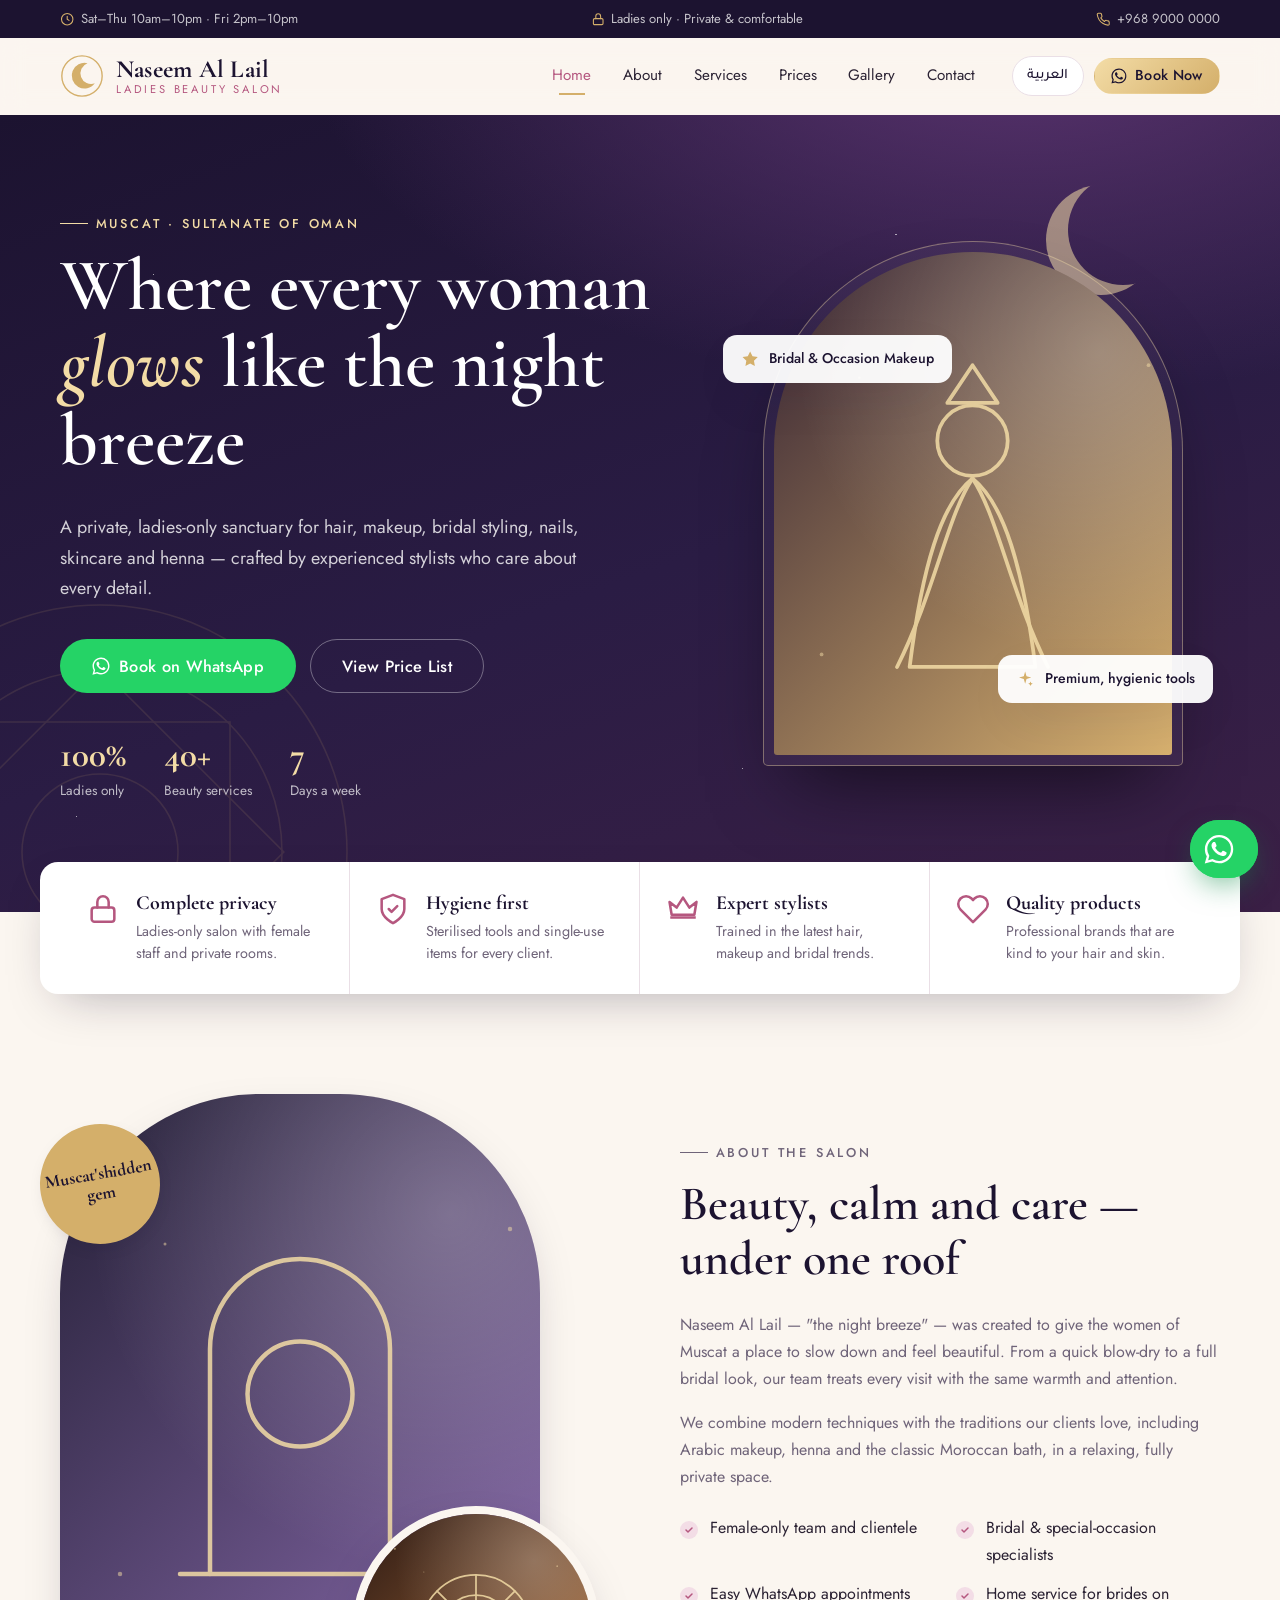
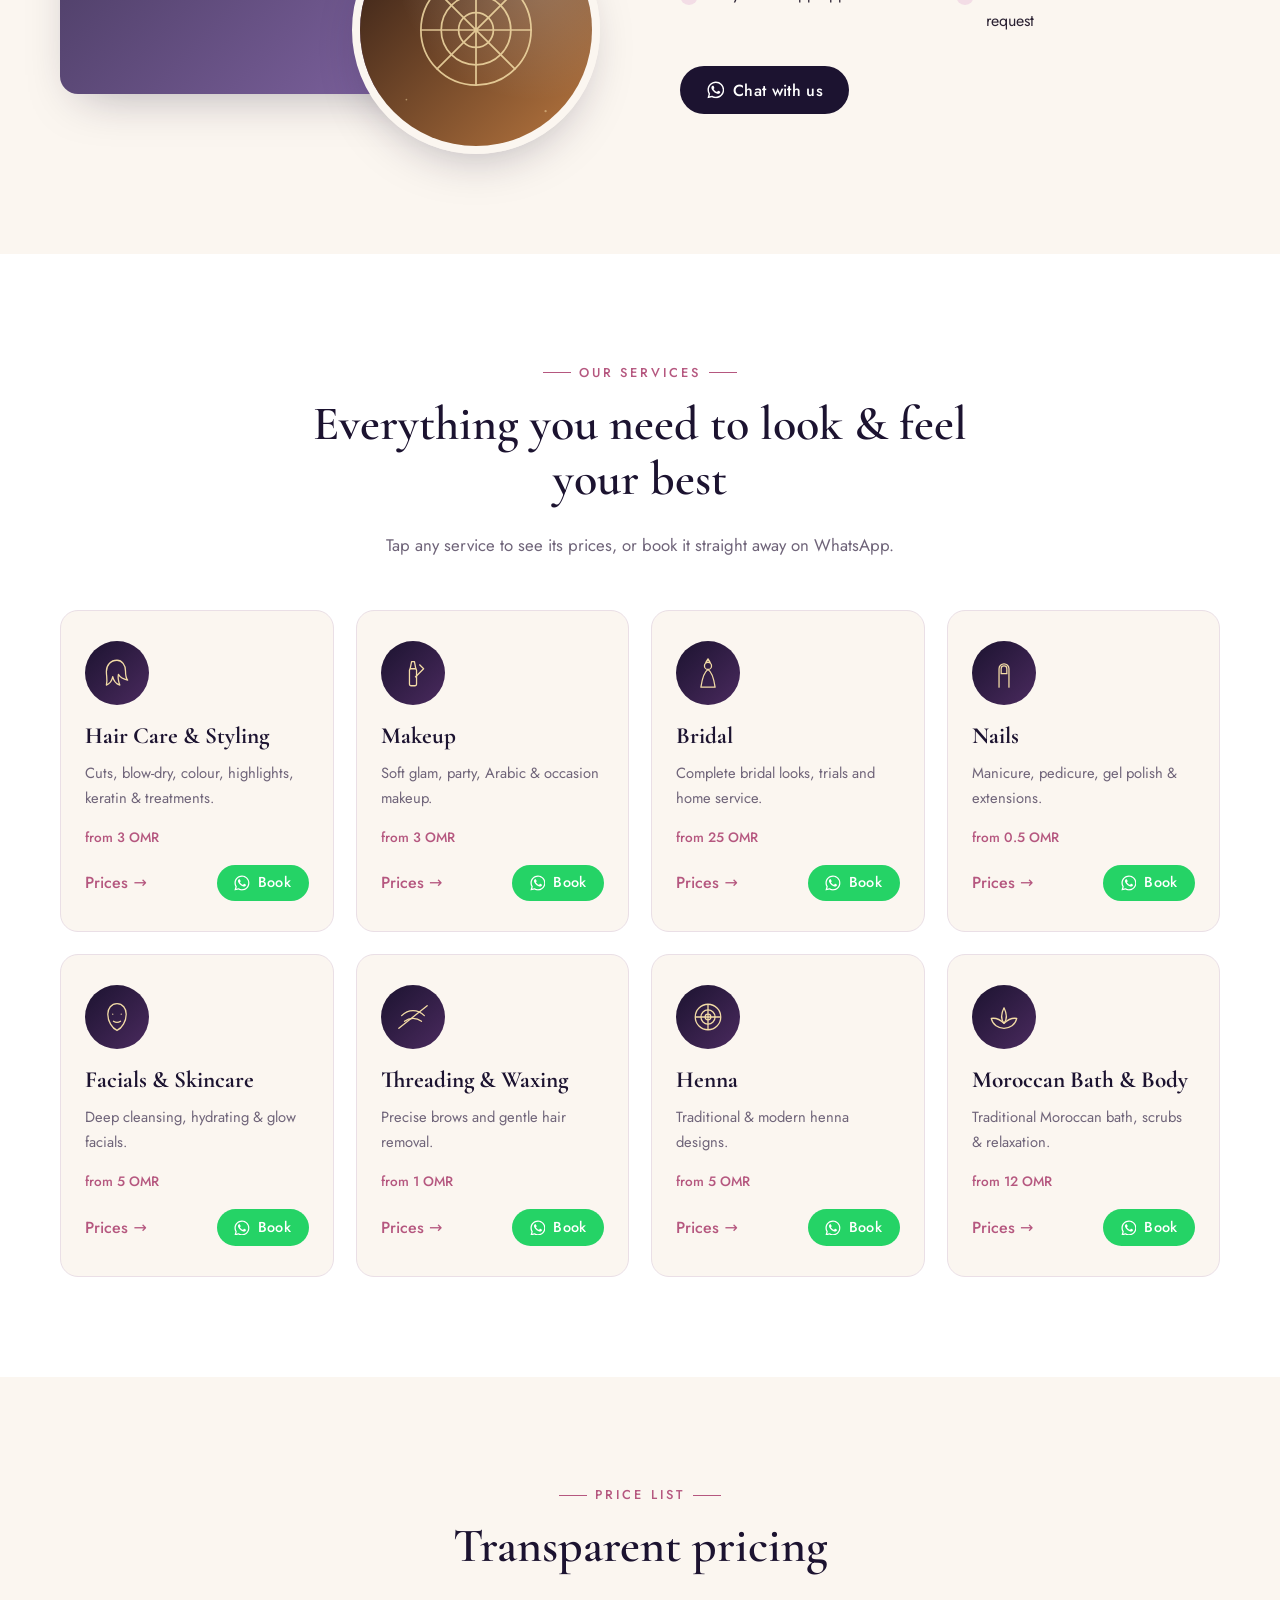
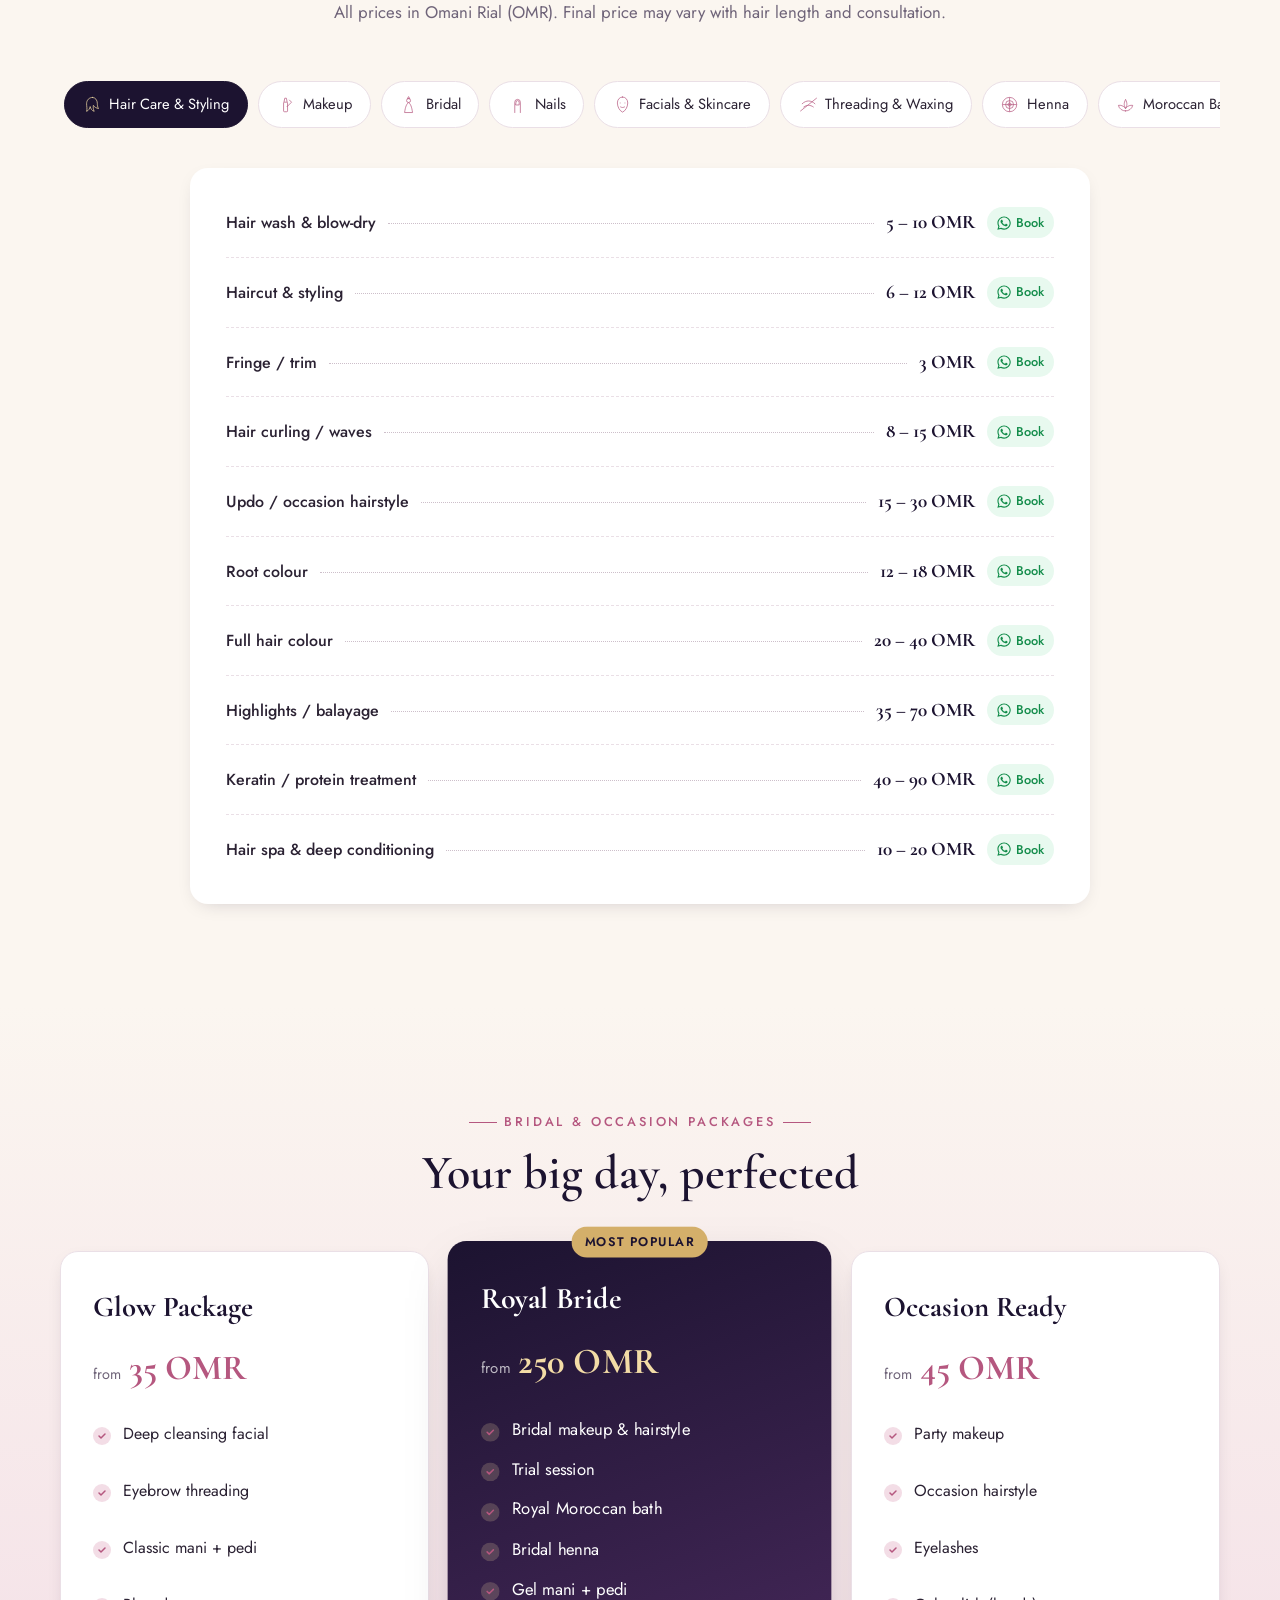
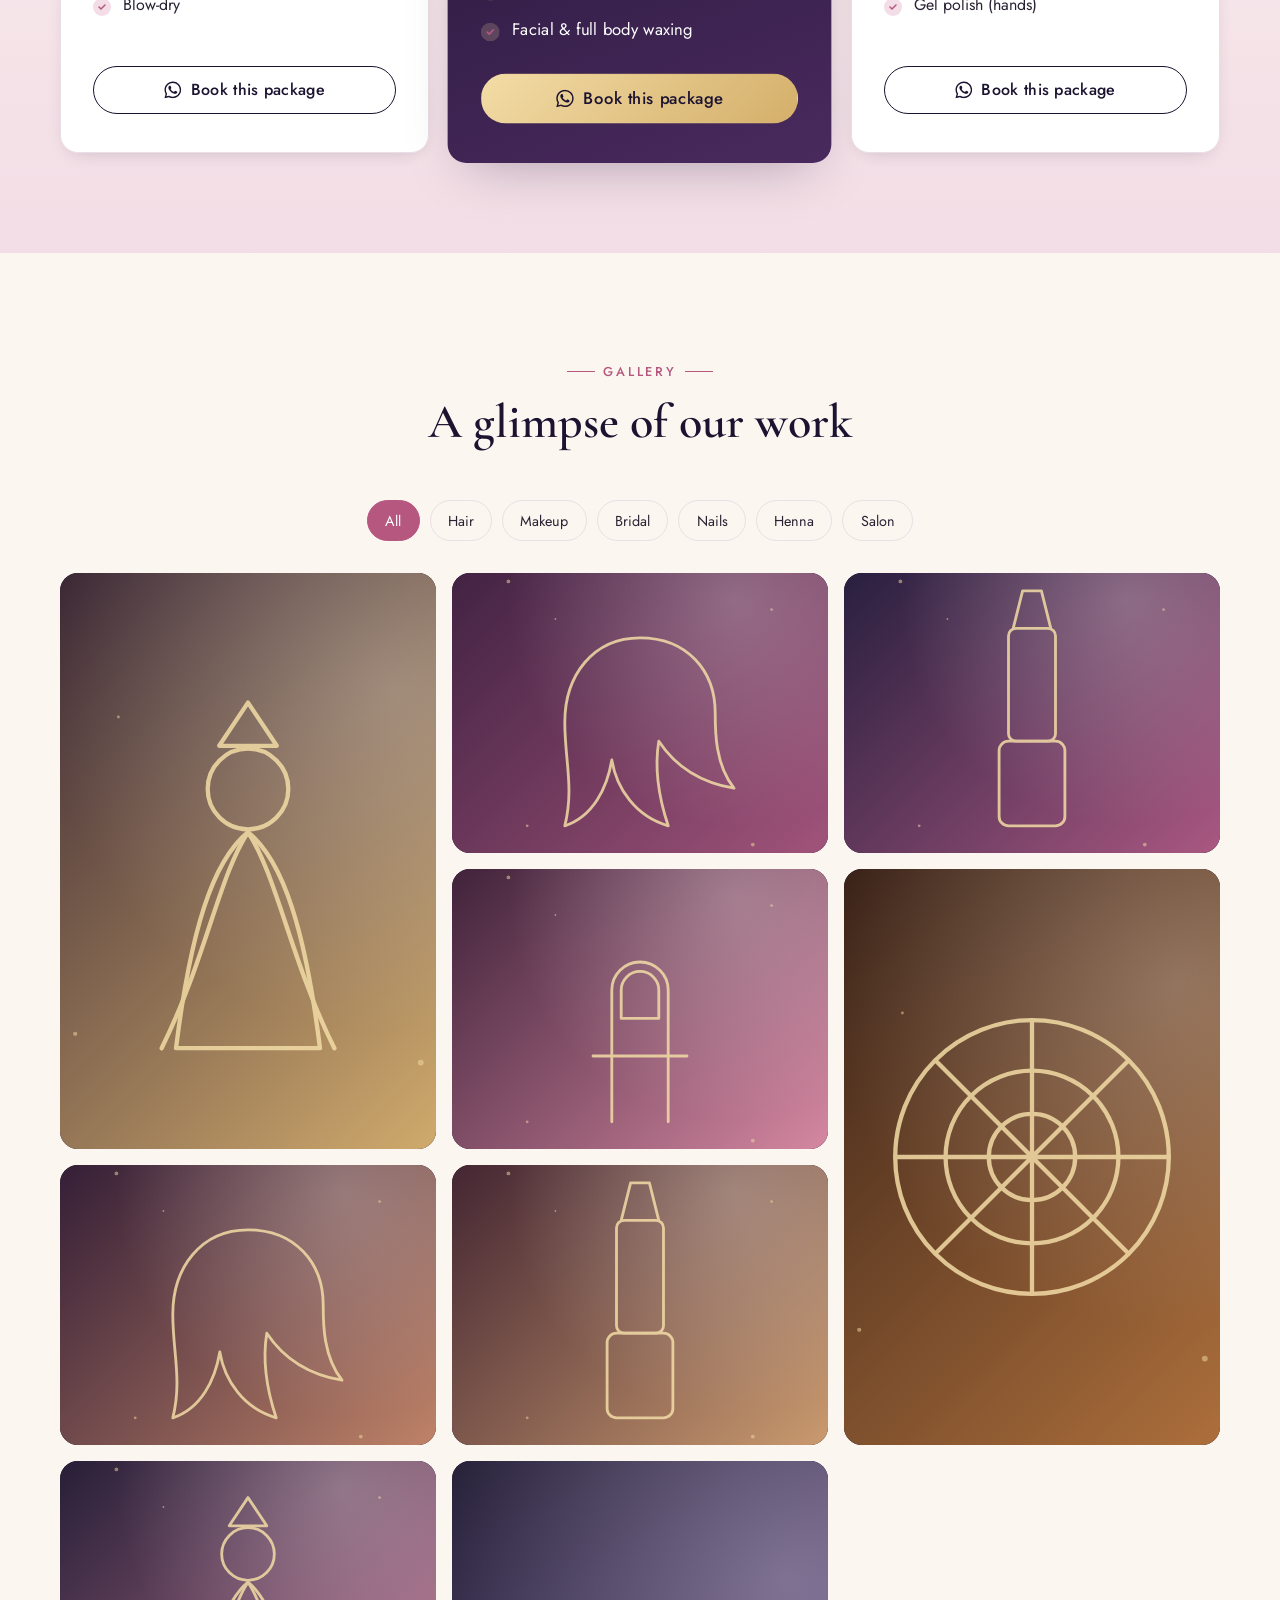
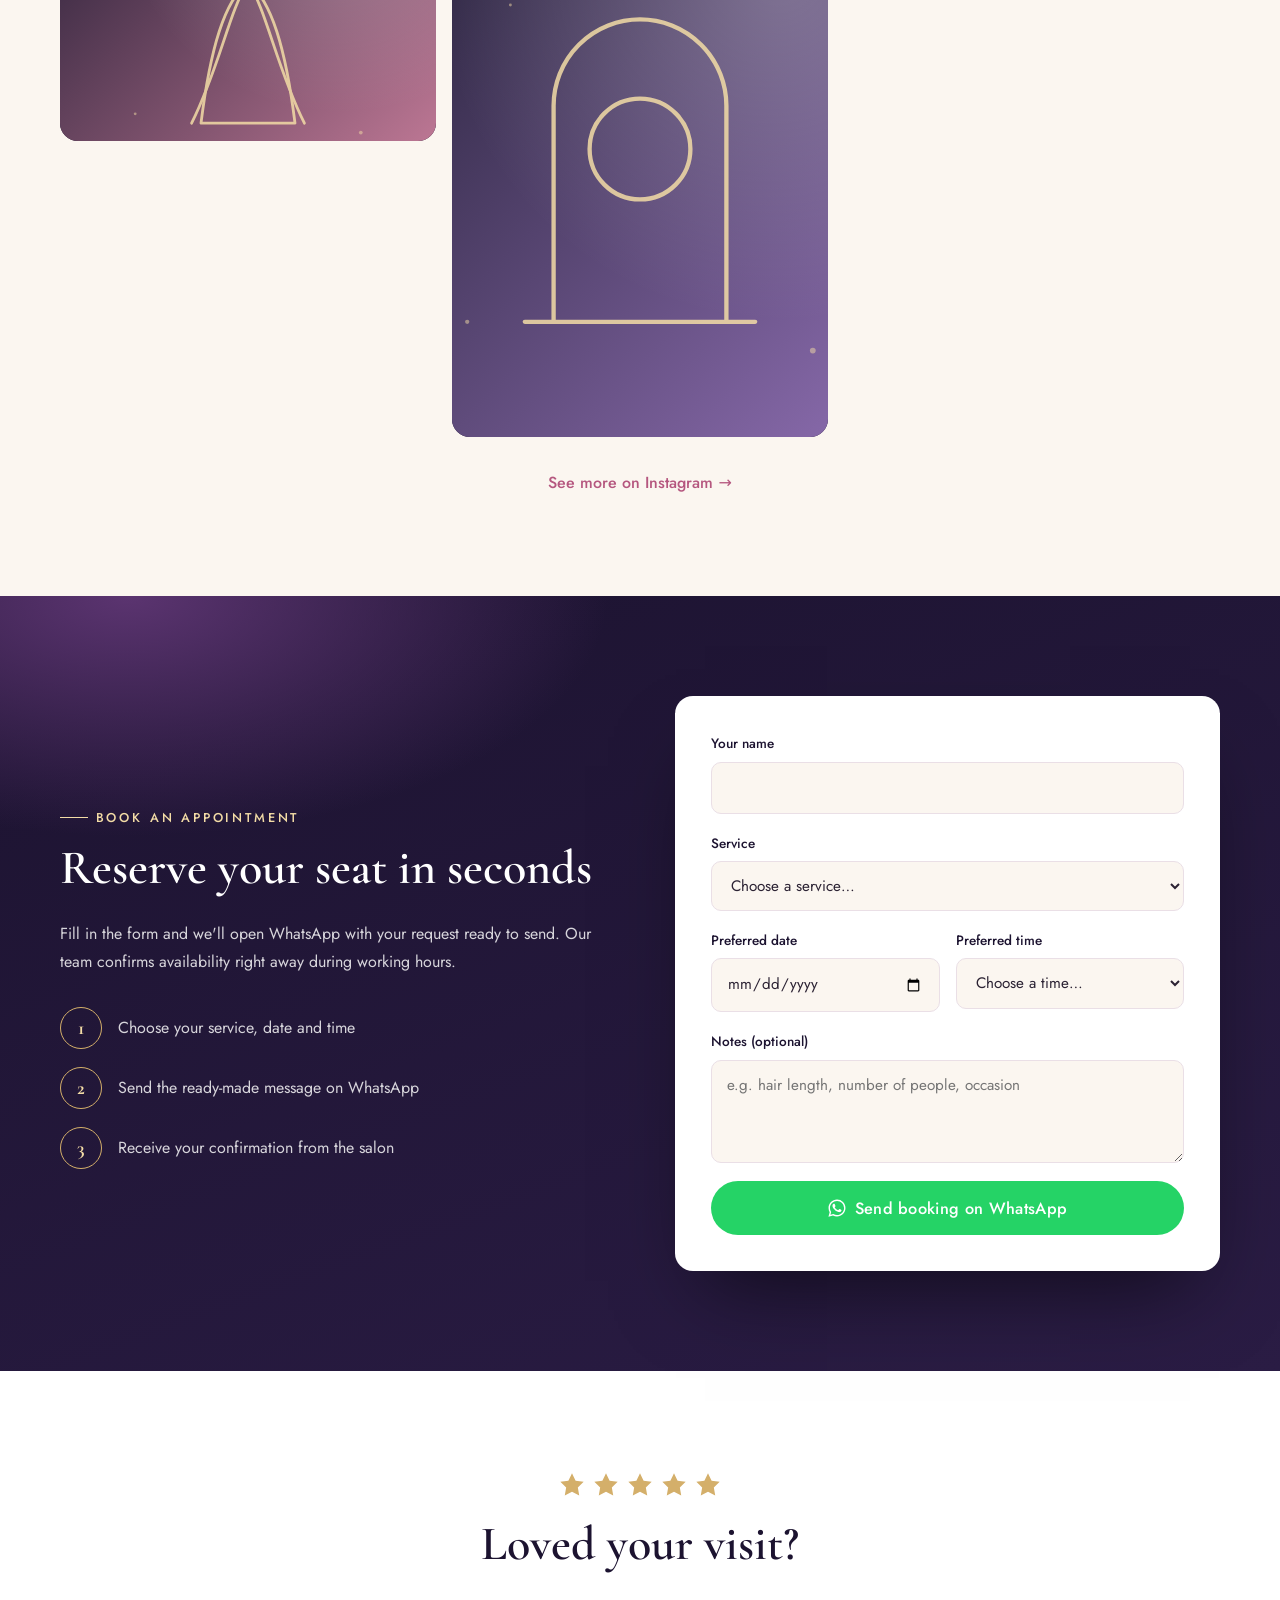
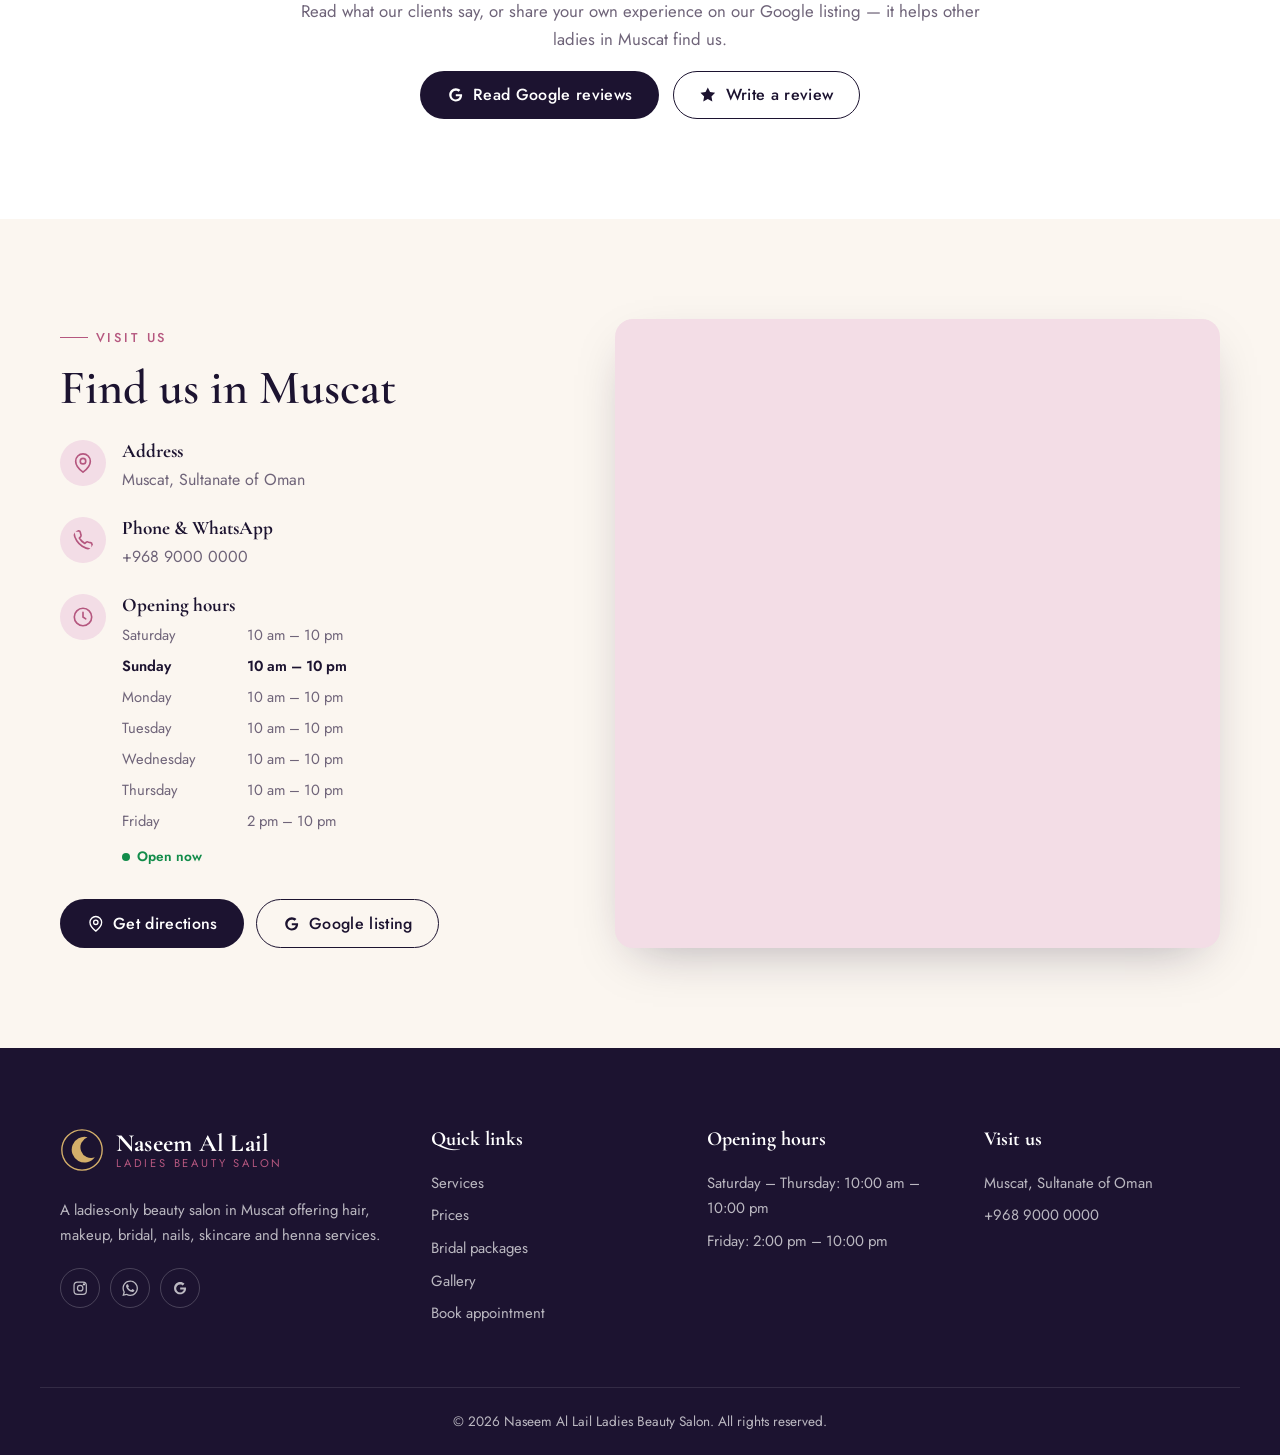
==== index.html @ 305f2fd9 "Add bilingual website for Naseem Al Lail Ladies Beauty Salon English/Arabic (RTL) single-page site w" ====
<!doctype html>
<html lang="en" dir="ltr">
<head>
  <meta charset="utf-8">
  <meta name="viewport" content="width=device-width, initial-scale=1">
  <title>Naseem Al Lail Ladies Beauty Salon | Muscat, Oman</title>
  <meta name="description" content="Naseem Al Lail — a ladies-only beauty salon in Muscat, Oman. Hair, makeup, bridal, nails, facials, threading, waxing and henna. Book instantly on WhatsApp.">
  <meta name="theme-color" content="#1c1330">
  <meta property="og:title" content="Naseem Al Lail Ladies Beauty Salon — Muscat">
  <meta property="og:description" content="Ladies-only beauty salon in Muscat. Hair, makeup, bridal, nails & more. Book on WhatsApp.">
  <meta property="og:type" content="website">
  <link rel="icon" href="images/favicon.svg" type="image/svg+xml">
  <link rel="preconnect" href="https://fonts.googleapis.com">
  <link rel="preconnect" href="https://fonts.gstatic.com" crossorigin>
  <link href="https://fonts.googleapis.com/css2?family=Cormorant+Garamond:ital,wght@0,500;0,600;0,700;1,500&family=Jost:wght@300;400;500;600&family=Tajawal:wght@300;400;500;700&family=Amiri:wght@400;700&display=swap" rel="stylesheet">
  <link rel="stylesheet" href="css/style.css">
  <script type="application/ld+json" id="ldjson">
  {
    "@context": "https://schema.org",
    "@type": "BeautySalon",
    "name": "Naseem Al Lail Ladies Beauty Salon",
    "alternateName": "صالون نسيم الليل للسيدات",
    "address": { "@type": "PostalAddress", "addressLocality": "Muscat", "addressCountry": "OM" },
    "priceRange": "OMR",
    "openingHours": ["Sa-Th 10:00-22:00", "Fr 14:00-22:00"]
  }
  </script>
</head>
<body>

  <!-- ===== Top bar ===== -->
  <div class="topbar">
    <div class="container topbar__inner">
      <span class="topbar__item"><svg class="i"><use href="#i-clock"/></svg> <span data-i18n="top.hours">Sat–Thu 10am–10pm · Fri 2pm–10pm</span></span>
      <span class="topbar__item topbar__ladies"><svg class="i"><use href="#i-lock"/></svg> <span data-i18n="top.ladies">Ladies only · Private & comfortable</span></span>
      <a class="topbar__item js-phone-link" href="#"><svg class="i"><use href="#i-phone"/></svg> <span class="js-phone" dir="ltr"></span></a>
    </div>
  </div>

  <!-- ===== Header ===== -->
  <header class="header" id="header">
    <div class="container header__inner">
      <a href="#home" class="brand" aria-label="Naseem Al Lail">
        <svg class="brand__mark" viewBox="0 0 48 48" aria-hidden="true"><use href="#logo-mark"/></svg>
        <span class="brand__text">
          <span class="brand__name" data-i18n="brand.name">Naseem Al Lail</span>
          <span class="brand__tag" data-i18n="brand.tag">Ladies Beauty Salon</span>
        </span>
      </a>

      <nav class="nav" id="nav" aria-label="Main">
        <a href="#home" data-i18n="nav.home">Home</a>
        <a href="#about" data-i18n="nav.about">About</a>
        <a href="#services" data-i18n="nav.services">Services</a>
        <a href="#prices" data-i18n="nav.prices">Prices</a>
        <a href="#gallery" data-i18n="nav.gallery">Gallery</a>
        <a href="#contact" data-i18n="nav.contact">Contact</a>
      </nav>

      <div class="header__actions">
        <button class="lang-toggle" id="langToggle" type="button" aria-label="Switch language">
          <span class="lang-toggle__label">العربية</span>
        </button>
        <a class="btn btn--gold btn--sm js-wa" data-wa-msg="general" href="#" target="_blank" rel="noopener">
          <svg class="i"><use href="#i-whatsapp"/></svg> <span data-i18n="cta.book">Book Now</span>
        </a>
        <button class="burger" id="burger" type="button" aria-label="Menu" aria-expanded="false" aria-controls="nav">
          <span></span><span></span><span></span>
        </button>
      </div>
    </div>
  </header>

  <main>
    <!-- ===== Hero ===== -->
    <section class="hero" id="home">
      <div class="hero__bg" aria-hidden="true">
        <div class="hero__moon"></div>
        <div class="hero__stars"></div>
        <svg class="hero__pattern" viewBox="0 0 200 200"><use href="#pattern-star"/></svg>
      </div>
      <div class="container hero__inner">
        <div class="hero__content reveal">
          <p class="eyebrow" data-i18n="hero.eyebrow">Muscat · Sultanate of Oman</p>
          <h1 class="hero__title" data-i18n-html="hero.title">Where every woman<br><em>glows</em> like the night breeze</h1>
          <p class="hero__lead" data-i18n="hero.lead">A private, ladies-only sanctuary for hair, makeup, bridal styling, nails, skincare and henna — crafted by experienced stylists who care about every detail.</p>
          <div class="hero__ctas">
            <a class="btn btn--whatsapp btn--lg js-wa" data-wa-msg="general" href="#" target="_blank" rel="noopener">
              <svg class="i"><use href="#i-whatsapp"/></svg> <span data-i18n="cta.bookWa">Book on WhatsApp</span>
            </a>
            <a class="btn btn--ghost btn--lg" href="#prices" data-i18n="cta.viewPrices">View Price List</a>
          </div>
          <ul class="hero__badges">
            <li><strong data-i18n="hero.b1n">100%</strong><span data-i18n="hero.b1">Ladies only</span></li>
            <li><strong data-i18n="hero.b2n">40+</strong><span data-i18n="hero.b2">Beauty services</span></li>
            <li><strong data-i18n="hero.b3n">7</strong><span data-i18n="hero.b3">Days a week</span></li>
          </ul>
        </div>
        <div class="hero__visual reveal" aria-hidden="true">
          <div class="hero__arch">
            <img src="images/gallery/bridal-1.svg" alt="">
          </div>
          <div class="hero__card hero__card--a">
            <svg class="i"><use href="#i-star"/></svg>
            <span data-i18n="hero.cardA">Bridal & Occasion Makeup</span>
          </div>
          <div class="hero__card hero__card--b">
            <svg class="i"><use href="#i-sparkle"/></svg>
            <span data-i18n="hero.cardB">Premium, hygienic tools</span>
          </div>
        </div>
      </div>
    </section>

    <!-- ===== Highlights ===== -->
    <section class="highlights">
      <div class="container highlights__grid">
        <div class="highlight reveal"><svg class="i"><use href="#i-lock"/></svg><div><h3 data-i18n="hl.1t">Complete privacy</h3><p data-i18n="hl.1d">Ladies-only salon with female staff and private rooms.</p></div></div>
        <div class="highlight reveal"><svg class="i"><use href="#i-shield"/></svg><div><h3 data-i18n="hl.2t">Hygiene first</h3><p data-i18n="hl.2d">Sterilised tools and single-use items for every client.</p></div></div>
        <div class="highlight reveal"><svg class="i"><use href="#i-crown"/></svg><div><h3 data-i18n="hl.3t">Expert stylists</h3><p data-i18n="hl.3d">Trained in the latest hair, makeup and bridal trends.</p></div></div>
        <div class="highlight reveal"><svg class="i"><use href="#i-heart"/></svg><div><h3 data-i18n="hl.4t">Quality products</h3><p data-i18n="hl.4d">Professional brands that are kind to your hair and skin.</p></div></div>
      </div>
    </section>

    <!-- ===== About ===== -->
    <section class="section about" id="about">
      <div class="container about__grid">
        <div class="about__media reveal">
          <img class="about__img about__img--main" src="images/gallery/salon-1.svg" alt="" loading="lazy">
          <img class="about__img about__img--sub" src="images/gallery/henna-1.svg" alt="" loading="lazy">
          <div class="about__stamp"><span data-i18n="about.stamp">Muscat's<br>hidden gem</span></div>
        </div>
        <div class="about__content reveal">
          <p class="eyebrow" data-i18n="about.eyebrow">About the salon</p>
          <h2 class="section__title" data-i18n="about.title">Beauty, calm and care — under one roof</h2>
          <p data-i18n="about.p1">Naseem Al Lail — "the night breeze" — was created to give the women of Muscat a place to slow down and feel beautiful. From a quick blow-dry to a full bridal look, our team treats every visit with the same warmth and attention.</p>
          <p data-i18n="about.p2">We combine modern techniques with the traditions our clients love, including Arabic makeup, henna and the classic Moroccan bath, in a relaxing, fully private space.</p>
          <ul class="checklist">
            <li data-i18n="about.l1">Female-only team and clientele</li>
            <li data-i18n="about.l2">Bridal & special-occasion specialists</li>
            <li data-i18n="about.l3">Easy WhatsApp appointments</li>
            <li data-i18n="about.l4">Home service for brides on request</li>
          </ul>
          <a class="btn btn--primary js-wa" data-wa-msg="general" href="#" target="_blank" rel="noopener">
            <svg class="i"><use href="#i-whatsapp"/></svg> <span data-i18n="cta.chat">Chat with us</span>
          </a>
        </div>
      </div>
    </section>

    <!-- ===== Services ===== -->
    <section class="section services" id="services">
      <div class="container">
        <header class="section__head reveal">
          <p class="eyebrow" data-i18n="services.eyebrow">Our services</p>
          <h2 class="section__title" data-i18n="services.title">Everything you need to look & feel your best</h2>
          <p class="section__sub" data-i18n="services.sub">Tap any service to see its prices, or book it straight away on WhatsApp.</p>
        </header>
        <div class="services__grid" id="servicesGrid"><!-- rendered by JS --></div>
      </div>
    </section>

    <!-- ===== Price list ===== -->
    <section class="section prices" id="prices">
      <div class="container">
        <header class="section__head reveal">
          <p class="eyebrow" data-i18n="prices.eyebrow">Price list</p>
          <h2 class="section__title" data-i18n="prices.title">Transparent pricing</h2>
          <p class="section__sub" data-i18n="prices.sub">All prices in Omani Rial (OMR). Final price may vary with hair length and consultation.</p>
        </header>
        <div class="tabs" role="tablist" id="priceTabs"><!-- rendered by JS --></div>
        <div class="price-panel" id="pricePanel" role="tabpanel"><!-- rendered by JS --></div>
      </div>
    </section>

    <!-- ===== Bridal packages ===== -->
    <section class="section packages" id="packages">
      <div class="container">
        <header class="section__head reveal">
          <p class="eyebrow" data-i18n="pkg.eyebrow">Bridal & occasion packages</p>
          <h2 class="section__title" data-i18n="pkg.title">Your big day, perfected</h2>
        </header>
        <div class="packages__grid" id="packagesGrid"><!-- rendered by JS --></div>
      </div>
    </section>

    <!-- ===== Gallery ===== -->
    <section class="section gallery" id="gallery">
      <div class="container">
        <header class="section__head reveal">
          <p class="eyebrow" data-i18n="gallery.eyebrow">Gallery</p>
          <h2 class="section__title" data-i18n="gallery.title">A glimpse of our work</h2>
        </header>
        <div class="filters" id="galleryFilters"><!-- rendered by JS --></div>
        <div class="gallery__grid" id="galleryGrid"><!-- rendered by JS --></div>
        <p class="gallery__more">
          <a class="link-arrow js-instagram" href="#" target="_blank" rel="noopener" data-i18n="gallery.more">See more on Instagram</a>
        </p>
      </div>
    </section>

    <!-- ===== Booking ===== -->
    <section class="section booking" id="booking">
      <div class="container booking__grid">
        <div class="booking__intro reveal">
          <p class="eyebrow eyebrow--light" data-i18n="book.eyebrow">Book an appointment</p>
          <h2 class="section__title section__title--light" data-i18n="book.title">Reserve your seat in seconds</h2>
          <p data-i18n="book.p">Fill in the form and we'll open WhatsApp with your request ready to send. Our team confirms availability right away during working hours.</p>
          <ol class="steps">
            <li><span>1</span><p data-i18n="book.s1">Choose your service, date and time</p></li>
            <li><span>2</span><p data-i18n="book.s2">Send the ready-made message on WhatsApp</p></li>
            <li><span>3</span><p data-i18n="book.s3">Receive your confirmation from the salon</p></li>
          </ol>
        </div>
        <form class="booking__form reveal" id="bookingForm" novalidate>
          <div class="field">
            <label for="bName" data-i18n="form.name">Your name</label>
            <input id="bName" name="name" type="text" autocomplete="name" required>
          </div>
          <div class="field">
            <label for="bService" data-i18n="form.service">Service</label>
            <select id="bService" name="service" required></select>
          </div>
          <div class="field-row">
            <div class="field">
              <label for="bDate" data-i18n="form.date">Preferred date</label>
              <input id="bDate" name="date" type="date" required>
            </div>
            <div class="field">
              <label for="bTime" data-i18n="form.time">Preferred time</label>
              <select id="bTime" name="time" required></select>
            </div>
          </div>
          <div class="field">
            <label for="bNotes" data-i18n="form.notes">Notes (optional)</label>
            <textarea id="bNotes" name="notes" rows="3" data-i18n-placeholder="form.notesPh" placeholder="e.g. hair length, number of people, occasion"></textarea>
          </div>
          <p class="form-error" id="formError" role="alert" hidden data-i18n="form.error">Please fill in your name, service, date and time.</p>
          <button type="submit" class="btn btn--whatsapp btn--block btn--lg">
            <svg class="i"><use href="#i-whatsapp"/></svg> <span data-i18n="form.submit">Send booking on WhatsApp</span>
          </button>
        </form>
      </div>
    </section>

    <!-- ===== Reviews CTA ===== -->
    <section class="section reviews" id="reviews">
      <div class="container reviews__inner reveal">
        <div class="reviews__stars" aria-hidden="true">
          <svg class="i"><use href="#i-star"/></svg><svg class="i"><use href="#i-star"/></svg><svg class="i"><use href="#i-star"/></svg><svg class="i"><use href="#i-star"/></svg><svg class="i"><use href="#i-star"/></svg>
        </div>
        <h2 class="section__title" data-i18n="rev.title">Loved your visit?</h2>
        <p class="section__sub" data-i18n="rev.sub">Read what our clients say, or share your own experience on our Google listing — it helps other ladies in Muscat find us.</p>
        <div class="reviews__ctas">
          <a class="btn btn--primary js-google" href="#" target="_blank" rel="noopener">
            <svg class="i"><use href="#i-google"/></svg> <span data-i18n="rev.read">Read Google reviews</span>
          </a>
          <a class="btn btn--outline js-google-review" href="#" target="_blank" rel="noopener">
            <svg class="i"><use href="#i-star"/></svg> <span data-i18n="rev.write">Write a review</span>
          </a>
        </div>
      </div>
    </section>

    <!-- ===== Contact & Map ===== -->
    <section class="section contact" id="contact">
      <div class="container contact__grid">
        <div class="contact__info reveal">
          <p class="eyebrow" data-i18n="contact.eyebrow">Visit us</p>
          <h2 class="section__title" data-i18n="contact.title">Find us in Muscat</h2>
          <ul class="contact__list">
            <li><svg class="i"><use href="#i-pin"/></svg><div><h4 data-i18n="contact.addr">Address</h4><p class="js-address"></p></div></li>
            <li><svg class="i"><use href="#i-phone"/></svg><div><h4 data-i18n="contact.phone">Phone & WhatsApp</h4><p><a class="js-phone-link" href="#"><span class="js-phone" dir="ltr"></span></a></p></div></li>
            <li><svg class="i"><use href="#i-clock"/></svg><div><h4 data-i18n="contact.hours">Opening hours</h4>
              <table class="hours" id="hoursTable"><!-- rendered by JS --></table>
              <p class="open-now" id="openNow"></p>
            </div></li>
          </ul>
          <div class="contact__ctas">
            <a class="btn btn--primary js-directions" href="#" target="_blank" rel="noopener"><svg class="i"><use href="#i-pin"/></svg> <span data-i18n="contact.directions">Get directions</span></a>
            <a class="btn btn--outline js-google" href="#" target="_blank" rel="noopener"><svg class="i"><use href="#i-google"/></svg> <span data-i18n="contact.listing">Google listing</span></a>
          </div>
        </div>
        <div class="contact__map reveal">
          <iframe id="mapFrame" title="Map — Naseem Al Lail Ladies Beauty Salon" loading="lazy" referrerpolicy="no-referrer-when-downgrade" allowfullscreen></iframe>
        </div>
      </div>
    </section>
  </main>

  <!-- ===== Footer ===== -->
  <footer class="footer">
    <div class="container footer__grid">
      <div>
        <a href="#home" class="brand brand--light">
          <svg class="brand__mark" viewBox="0 0 48 48" aria-hidden="true"><use href="#logo-mark"/></svg>
          <span class="brand__text">
            <span class="brand__name" data-i18n="brand.name">Naseem Al Lail</span>
            <span class="brand__tag" data-i18n="brand.tag">Ladies Beauty Salon</span>
          </span>
        </a>
        <p class="footer__about" data-i18n="footer.about">A ladies-only beauty salon in Muscat offering hair, makeup, bridal, nails, skincare and henna services.</p>
        <div class="socials">
          <a class="js-instagram" href="#" target="_blank" rel="noopener" aria-label="Instagram"><svg class="i"><use href="#i-instagram"/></svg></a>
          <a class="js-wa" data-wa-msg="general" href="#" target="_blank" rel="noopener" aria-label="WhatsApp"><svg class="i"><use href="#i-whatsapp"/></svg></a>
          <a class="js-google" href="#" target="_blank" rel="noopener" aria-label="Google"><svg class="i"><use href="#i-google"/></svg></a>
        </div>
      </div>
      <div>
        <h4 data-i18n="footer.links">Quick links</h4>
        <ul class="footer__links">
          <li><a href="#services" data-i18n="nav.services">Services</a></li>
          <li><a href="#prices" data-i18n="nav.prices">Prices</a></li>
          <li><a href="#packages" data-i18n="footer.packages">Bridal packages</a></li>
          <li><a href="#gallery" data-i18n="nav.gallery">Gallery</a></li>
          <li><a href="#booking" data-i18n="footer.book">Book appointment</a></li>
        </ul>
      </div>
      <div>
        <h4 data-i18n="contact.hours">Opening hours</h4>
        <p data-i18n="footer.h1">Saturday – Thursday: 10:00 am – 10:00 pm</p>
        <p data-i18n="footer.h2">Friday: 2:00 pm – 10:00 pm</p>
      </div>
      <div>
        <h4 data-i18n="contact.eyebrow">Visit us</h4>
        <p class="js-address"></p>
        <p><a class="js-phone-link" href="#"><span class="js-phone" dir="ltr"></span></a></p>
      </div>
    </div>
    <div class="container footer__bottom">
      <p>© <span id="year"></span> <span data-i18n="footer.rights">Naseem Al Lail Ladies Beauty Salon. All rights reserved.</span></p>
    </div>
  </footer>

  <!-- Floating WhatsApp -->
  <a class="wa-float js-wa" data-wa-msg="general" href="#" target="_blank" rel="noopener" aria-label="Book on WhatsApp">
    <svg class="i"><use href="#i-whatsapp"/></svg>
    <span class="wa-float__label" data-i18n="cta.bookWa">Book on WhatsApp</span>
  </a>

  <!-- Lightbox -->
  <div class="lightbox" id="lightbox" hidden role="dialog" aria-modal="true" aria-label="Gallery image">
    <button class="lightbox__close" type="button" aria-label="Close">&times;</button>
    <button class="lightbox__nav lightbox__prev" type="button" aria-label="Previous">&#8249;</button>
    <figure><img id="lightboxImg" src="" alt=""><figcaption id="lightboxCap"></figcaption></figure>
    <button class="lightbox__nav lightbox__next" type="button" aria-label="Next">&#8250;</button>
  </div>

  <!-- ===== SVG sprite ===== -->
  <svg width="0" height="0" style="position:absolute" aria-hidden="true">
    <defs>
      <symbol id="logo-mark" viewBox="0 0 48 48">
        <circle cx="24" cy="24" r="22" fill="none" stroke="currentColor" stroke-width="1.5"/>
        <path d="M30 10a14 14 0 1 0 8 22 11 11 0 1 1-8-22z" fill="currentColor"/>
        <path d="M16 18l1 2.2 2.2 1-2.2 1-1 2.2-1-2.2-2.2-1 2.2-1z" fill="currentColor"/>
      </symbol>
      <symbol id="pattern-star" viewBox="0 0 200 200">
        <g fill="none" stroke="currentColor" stroke-width=".6">
          <rect x="50" y="50" width="100" height="100"/><rect x="50" y="50" width="100" height="100" transform="rotate(45 100 100)"/>
          <circle cx="100" cy="100" r="30"/><circle cx="100" cy="100" r="70"/><circle cx="100" cy="100" r="95"/>
        </g>
      </symbol>
      <symbol id="i-whatsapp" viewBox="0 0 24 24"><path fill="currentColor" d="M17.47 14.38c-.3-.15-1.76-.87-2.03-.97-.27-.1-.47-.15-.67.15-.2.3-.77.97-.94 1.17-.17.2-.35.22-.64.07-.3-.15-1.26-.46-2.4-1.48-.89-.79-1.49-1.77-1.66-2.07-.17-.3-.02-.46.13-.61.13-.13.3-.35.45-.52.15-.17.2-.3.3-.5.1-.2.05-.37-.02-.52-.08-.15-.67-1.62-.92-2.22-.24-.58-.49-.5-.67-.51h-.57c-.2 0-.52.07-.79.37-.27.3-1.04 1.02-1.04 2.48s1.06 2.88 1.21 3.08c.15.2 2.1 3.2 5.08 4.48.71.31 1.26.49 1.69.63.71.23 1.36.2 1.87.12.57-.09 1.76-.72 2.01-1.41.25-.7.25-1.29.17-1.41-.07-.13-.27-.2-.57-.35zM12.05 21.5h-.01a9.4 9.4 0 0 1-4.8-1.31l-.34-.2-3.57.93.95-3.48-.22-.36a9.4 9.4 0 0 1-1.44-5.02C2.62 6.86 6.84 2.64 12.06 2.64c2.53 0 4.9.99 6.69 2.78a9.37 9.37 0 0 1 2.76 6.68c0 5.2-4.23 9.42-9.44 9.42zm8.03-17.45A11.27 11.27 0 0 0 12.05.75C5.8.75.7 5.84.7 12.1c0 2 .52 3.95 1.52 5.67L.6 23.64l6-1.57a11.3 11.3 0 0 0 5.43 1.38h.01c6.25 0 11.34-5.09 11.35-11.35 0-3.03-1.18-5.88-3.32-8.03z"/></symbol>
      <symbol id="i-phone" viewBox="0 0 24 24"><path fill="none" stroke="currentColor" stroke-width="1.8" stroke-linecap="round" stroke-linejoin="round" d="M22 16.9v3a2 2 0 0 1-2.2 2 19.8 19.8 0 0 1-8.6-3.1 19.5 19.5 0 0 1-6-6A19.8 19.8 0 0 1 2.1 4.2 2 2 0 0 1 4.1 2h3a2 2 0 0 1 2 1.7c.1.9.4 1.8.7 2.7a2 2 0 0 1-.5 2.1L8 9.8a16 16 0 0 0 6 6l1.3-1.3a2 2 0 0 1 2.1-.4c.9.3 1.8.6 2.7.7a2 2 0 0 1 1.7 2z"/></symbol>
      <symbol id="i-clock" viewBox="0 0 24 24"><g fill="none" stroke="currentColor" stroke-width="1.8" stroke-linecap="round"><circle cx="12" cy="12" r="9.5"/><path d="M12 7v5l3 2"/></g></symbol>
      <symbol id="i-pin" viewBox="0 0 24 24"><g fill="none" stroke="currentColor" stroke-width="1.8" stroke-linecap="round" stroke-linejoin="round"><path d="M20 10c0 6-8 12-8 12S4 16 4 10a8 8 0 1 1 16 0z"/><circle cx="12" cy="10" r="3"/></g></symbol>
      <symbol id="i-lock" viewBox="0 0 24 24"><g fill="none" stroke="currentColor" stroke-width="1.8" stroke-linecap="round"><rect x="4" y="11" width="16" height="10" rx="2"/><path d="M8 11V7a4 4 0 0 1 8 0v4"/></g></symbol>
      <symbol id="i-shield" viewBox="0 0 24 24"><g fill="none" stroke="currentColor" stroke-width="1.8" stroke-linecap="round" stroke-linejoin="round"><path d="M12 22s8-4 8-10V5l-8-3-8 3v7c0 6 8 10 8 10z"/><path d="M9 12l2 2 4-4"/></g></symbol>
      <symbol id="i-crown" viewBox="0 0 24 24"><path fill="none" stroke="currentColor" stroke-width="1.8" stroke-linejoin="round" d="M3 18h18M4 16L2.5 7l5 4L12 4l4.5 7 5-4L20 16z"/></symbol>
      <symbol id="i-heart" viewBox="0 0 24 24"><path fill="none" stroke="currentColor" stroke-width="1.8" stroke-linejoin="round" d="M20.8 4.6a5.5 5.5 0 0 0-7.8 0L12 5.7l-1-1.1a5.5 5.5 0 0 0-7.8 7.8L12 21.2l8.8-8.8a5.5 5.5 0 0 0 0-7.8z"/></symbol>
      <symbol id="i-star" viewBox="0 0 24 24"><path fill="currentColor" d="M12 2l3.1 6.3 6.9 1-5 4.9 1.2 6.8L12 17.8 5.8 21l1.2-6.8-5-4.9 6.9-1z"/></symbol>
      <symbol id="i-sparkle" viewBox="0 0 24 24"><path fill="currentColor" d="M12 2l1.8 6.2L20 10l-6.2 1.8L12 18l-1.8-6.2L4 10l6.2-1.8zM19 15l.9 2.1L22 18l-2.1.9L19 21l-.9-2.1L16 18l2.1-.9z"/></symbol>
      <symbol id="i-instagram" viewBox="0 0 24 24"><g fill="none" stroke="currentColor" stroke-width="1.8"><rect x="3" y="3" width="18" height="18" rx="5"/><circle cx="12" cy="12" r="4"/><circle cx="17.5" cy="6.5" r=".8" fill="currentColor"/></g></symbol>
      <symbol id="i-google" viewBox="0 0 24 24"><path fill="currentColor" d="M21.35 11.1H12v2.98h5.35c-.23 1.48-1.7 4.34-5.35 4.34-3.22 0-5.85-2.67-5.85-5.96S8.78 6.5 12 6.5c1.83 0 3.06.78 3.76 1.45l2.57-2.47C16.68 3.94 14.55 3 12 3 7.03 3 3 7.03 3 12s4.03 9 9 9c5.2 0 8.64-3.65 8.64-8.8 0-.59-.07-1.04-.29-1.1z"/></symbol>
      <!-- service icons -->
      <symbol id="s-hair" viewBox="0 0 48 48"><g fill="none" stroke="currentColor" stroke-width="1.8" stroke-linecap="round" stroke-linejoin="round"><path d="M24 6c-9 0-15 7-15 16 0 7 2 12 0 19 5-2 8-7 9-12 1 5 4 10 10 12-2-5-3-10-2-15 3 5 8 7 13 8-3-4-3-10-3-13C36 13 31 6 24 6z"/></g></symbol>
      <symbol id="s-makeup" viewBox="0 0 48 48"><g fill="none" stroke="currentColor" stroke-width="1.8" stroke-linejoin="round"><rect x="19" y="18" width="10" height="24" rx="2"/><path d="M20 18l2-10h4l2 10"/><path d="M33 12l6 6-12 12"/></g></symbol>
      <symbol id="s-bridal" viewBox="0 0 48 48"><g fill="none" stroke="currentColor" stroke-width="1.8" stroke-linejoin="round"><path d="M24 4l3 5h-6z"/><circle cx="24" cy="14" r="5"/><path d="M14 44c2-14 5-22 10-25 5 3 8 11 10 25z"/></g></symbol>
      <symbol id="s-nails" viewBox="0 0 48 48"><g fill="none" stroke="currentColor" stroke-width="1.8" stroke-linecap="round"><path d="M17 44V18a7 7 0 0 1 14 0v26"/><path d="M20 18a4 4 0 0 1 8 0v7h-8z"/></g></symbol>
      <symbol id="s-skin" viewBox="0 0 48 48"><g fill="none" stroke="currentColor" stroke-width="1.8" stroke-linecap="round"><path d="M24 5c-8 0-13 7-13 15 0 10 6 20 13 23 7-3 13-13 13-23 0-8-5-15-13-15z"/><path d="M18 20h.01M30 20h.01M19 30c3 2 7 2 10 0"/></g></symbol>
      <symbol id="s-thread" viewBox="0 0 48 48"><g fill="none" stroke="currentColor" stroke-width="1.8" stroke-linecap="round"><path d="M8 22c5-5 11-7 16-7s11 2 16 7"/><path d="M12 30c4-3 8-4 12-4s8 1 12 4"/><path d="M4 40L44 8"/></g></symbol>
      <symbol id="s-henna" viewBox="0 0 48 48"><g fill="none" stroke="currentColor" stroke-width="1.8"><circle cx="24" cy="24" r="4"/><circle cx="24" cy="24" r="10"/><circle cx="24" cy="24" r="18"/><path d="M24 6v36M6 24h36"/></g></symbol>
      <symbol id="s-spa" viewBox="0 0 48 48"><g fill="none" stroke="currentColor" stroke-width="1.8" stroke-linecap="round" stroke-linejoin="round"><path d="M24 40c-8 0-16-5-18-14 6-1 12 1 18 7 6-6 12-8 18-7-2 9-10 14-18 14z"/><path d="M24 33c-4-5-5-12 0-22 5 10 4 17 0 22z"/></g></symbol>
    </defs>
  </svg>

  <script src="js/config.js"></script>
  <script src="js/data.js"></script>
  <script src="js/main.js"></script>
</body>
</html>
---- css/style.css ----
/* =========================================================
   Naseem Al Lail — Ladies Beauty Salon
   ========================================================= */
:root {
  --night: #1c1330;
  --night-2: #2a1c44;
  --plum: #4a2a5e;
  --rose: #b5577f;
  --rose-soft: #f3dde6;
  --gold: #d4af6a;
  --gold-2: #f3dca6;
  --cream: #fbf6f0;
  --paper: #ffffff;
  --ink: #2b2233;
  --muted: #6f6479;
  --line: #eadfe6;
  --wa: #25d366;
  --wa-dark: #128c4a;

  --serif: "Cormorant Garamond", Georgia, serif;
  --sans: "Jost", system-ui, -apple-system, "Segoe UI", sans-serif;

  --radius: 18px;
  --radius-sm: 10px;
  --shadow: 0 18px 50px -20px rgba(28, 19, 48, .35);
  --shadow-sm: 0 6px 20px -10px rgba(28, 19, 48, .25);
  --container: 1200px;
}

html[lang="ar"] {
  --serif: "Amiri", "Cormorant Garamond", serif;
  --sans: "Tajawal", system-ui, sans-serif;
}

*, *::before, *::after { box-sizing: border-box; }
html { scroll-behavior: smooth; scroll-padding-top: 90px; -webkit-text-size-adjust: 100%; }
body {
  margin: 0;
  font-family: var(--sans);
  font-size: 16px;
  line-height: 1.7;
  color: var(--ink);
  background: var(--cream);
  -webkit-font-smoothing: antialiased;
  overflow-x: hidden;
}
body.no-scroll { overflow: hidden; }
img { max-width: 100%; display: block; }
a { color: inherit; text-decoration: none; }
button { font: inherit; cursor: pointer; }
h1, h2, h3, h4 { margin: 0 0 .5em; line-height: 1.15; }
p { margin: 0 0 1em; }
:focus-visible { outline: 2px solid var(--gold); outline-offset: 3px; }

.container { width: 100%; max-width: var(--container); margin-inline: auto; padding-inline: 20px; }
.i { width: 1.1em; height: 1.1em; flex: none; vertical-align: -.15em; }

/* ---------- Buttons ---------- */
.btn {
  display: inline-flex; align-items: center; justify-content: center; gap: .55em;
  padding: .85em 1.6em; border-radius: 999px; border: 1.5px solid transparent;
  font-weight: 500; letter-spacing: .02em; line-height: 1.2; white-space: nowrap;
  transition: transform .2s ease, box-shadow .2s ease, background .2s ease, color .2s ease;
}
.btn:hover { transform: translateY(-2px); }
.btn--sm { padding: .6em 1.15em; font-size: .9rem; }
.btn--lg { padding: 1em 1.9em; font-size: 1.02rem; }
.btn--block { width: 100%; }
.btn--primary { background: var(--night); color: #fff; }
.btn--primary:hover { background: var(--plum); box-shadow: var(--shadow-sm); }
.btn--gold { background: linear-gradient(135deg, var(--gold-2), var(--gold)); color: var(--night); }
.btn--gold:hover { box-shadow: 0 10px 30px -10px rgba(212, 175, 106, .8); }
.btn--whatsapp { background: var(--wa); color: #fff; }
.btn--whatsapp:hover { background: var(--wa-dark); box-shadow: 0 10px 30px -12px rgba(37, 211, 102, .8); }
.btn--ghost { color: #fff; border-color: rgba(255,255,255,.35); }
.btn--ghost:hover { background: rgba(255,255,255,.08); border-color: var(--gold); }
.btn--outline { border-color: var(--night); color: var(--night); }
.btn--outline:hover { background: var(--night); color: #fff; }

.link-arrow { color: var(--rose); font-weight: 500; display: inline-flex; align-items: center; gap: .35em; }
.link-arrow::after { content: "→"; transition: transform .2s; }
html[dir="rtl"] .link-arrow::after { content: "←"; }
.link-arrow:hover::after { transform: translateX(4px); }
html[dir="rtl"] .link-arrow:hover::after { transform: translateX(-4px); }

/* ---------- Typography helpers ---------- */
.eyebrow {
  display: inline-flex; align-items: center; gap: .6em;
  font-size: .8rem; text-transform: uppercase; letter-spacing: .22em; color: var(--rose); font-weight: 500;
  margin-bottom: 1em;
}
html[lang="ar"] .eyebrow { letter-spacing: 0; font-size: .95rem; }
.eyebrow::before { content: ""; width: 28px; height: 1px; background: currentColor; }
.eyebrow--light { color: var(--gold-2); }
.section { padding: 100px 0; }
.section__head { text-align: center; max-width: 680px; margin: 0 auto 50px; }
.section__head .eyebrow::after { content: ""; width: 28px; height: 1px; background: currentColor; }
.section__title { font-family: var(--serif); font-weight: 600; font-size: clamp(2rem, 4vw, 3rem); color: var(--night); }
.section__title--light { color: #fff; }
.section__sub { color: var(--muted); font-size: 1.05rem; }

/* ---------- Top bar ---------- */
.topbar { background: var(--night); color: rgba(255,255,255,.75); font-size: .82rem; }
.topbar__inner { display: flex; gap: 24px; justify-content: space-between; align-items: center; min-height: 38px; }
.topbar__item { display: inline-flex; align-items: center; gap: .5em; }
.topbar__item .i { color: var(--gold); }
a.topbar__item:hover { color: #fff; }

/* ---------- Header ---------- */
.header {
  position: sticky; top: 0; z-index: 50;
  background: rgba(251, 246, 240, .9); backdrop-filter: saturate(160%) blur(12px);
  -webkit-backdrop-filter: saturate(160%) blur(12px);
  border-bottom: 1px solid transparent; transition: box-shadow .3s, border-color .3s;
}
.header.is-scrolled { box-shadow: 0 8px 30px -18px rgba(28,19,48,.4); border-color: var(--line); }
.header__inner { display: flex; align-items: center; gap: 24px; min-height: 76px; }
.brand { display: inline-flex; align-items: center; gap: 12px; color: var(--night); }
.brand__mark { width: 44px; height: 44px; color: var(--gold); flex: none; }
.brand__text { display: flex; flex-direction: column; line-height: 1.1; }
.brand__name { font-family: var(--serif); font-size: 1.55rem; font-weight: 700; letter-spacing: .01em; }
.brand__tag { font-size: .7rem; text-transform: uppercase; letter-spacing: .25em; color: var(--rose); }
html[lang="ar"] .brand__tag { letter-spacing: 0; font-size: .85rem; }
.brand--light { color: #fff; }

.nav { display: flex; gap: 6px; margin-inline-start: auto; }
.nav a {
  position: relative; padding: .5em .85em; font-size: .95rem; color: var(--ink); border-radius: 999px; transition: color .2s;
}
.nav a::after {
  content: ""; position: absolute; left: 50%; bottom: 2px; width: 0; height: 1.5px; background: var(--gold);
  transition: width .25s, left .25s;
}
.nav a:hover, .nav a.is-active { color: var(--rose); }
.nav a:hover::after, .nav a.is-active::after { width: 40%; left: 30%; }
.header__actions { display: flex; align-items: center; gap: 10px; }
.lang-toggle {
  border: 1px solid var(--line); background: var(--paper); color: var(--night);
  padding: .5em 1em; border-radius: 999px; font-size: .9rem; font-weight: 500;
  font-family: "Tajawal", "Jost", sans-serif; transition: border-color .2s;
}
.lang-toggle:hover { border-color: var(--gold); }
.burger { display: none; width: 44px; height: 44px; border: 0; background: transparent; padding: 10px; }
.burger span { display: block; height: 2px; background: var(--night); margin: 5px 0; transition: transform .3s, opacity .3s; }
.burger.is-open span:nth-child(1) { transform: translateY(7px) rotate(45deg); }
.burger.is-open span:nth-child(2) { opacity: 0; }
.burger.is-open span:nth-child(3) { transform: translateY(-7px) rotate(-45deg); }

/* ---------- Hero ---------- */
.hero {
  position: relative; overflow: hidden; color: #fff;
  background: radial-gradient(1200px 600px at 80% -10%, #5b3470 0%, transparent 60%),
              linear-gradient(160deg, var(--night) 0%, var(--night-2) 55%, #3b2046 100%);
  padding: 90px 0 110px;
}
.hero__bg { position: absolute; inset: 0; pointer-events: none; }
.hero__moon {
  position: absolute; top: 60px; inset-inline-end: 8%; width: 110px; height: 110px; border-radius: 50%;
  box-shadow: -22px 10px 0 0 var(--gold-2); opacity: .55; filter: blur(.3px);
}
html[dir="rtl"] .hero__moon { box-shadow: 22px 10px 0 0 var(--gold-2); }
.hero__stars {
  position: absolute; inset: 0; opacity: .6;
  background-image:
    radial-gradient(1.5px 1.5px at 12% 20%, #fff 50%, transparent 51%),
    radial-gradient(1px 1px at 25% 70%, #fff 50%, transparent 51%),
    radial-gradient(1.5px 1.5px at 42% 35%, var(--gold-2) 50%, transparent 51%),
    radial-gradient(1px 1px at 58% 82%, #fff 50%, transparent 51%),
    radial-gradient(1.2px 1.2px at 70% 15%, #fff 50%, transparent 51%),
    radial-gradient(1px 1px at 88% 55%, var(--gold-2) 50%, transparent 51%),
    radial-gradient(1.4px 1.4px at 6% 88%, #fff 50%, transparent 51%),
    radial-gradient(1px 1px at 95% 90%, #fff 50%, transparent 51%);
  animation: twinkle 6s ease-in-out infinite alternate;
}
@keyframes twinkle { from { opacity: .35; } to { opacity: .75; } }
.hero__pattern { position: absolute; width: 520px; height: 520px; inset-inline-start: -160px; bottom: -200px; color: var(--gold); opacity: .12; }
.hero__inner { position: relative; display: grid; grid-template-columns: 1.1fr .9fr; gap: 60px; align-items: center; }
.hero .eyebrow { color: var(--gold-2); }
.hero__title { font-family: var(--serif); font-weight: 600; font-size: clamp(2.6rem, 6vw, 4.6rem); line-height: 1.05; margin-bottom: .45em; }
html[lang="ar"] .hero__title { line-height: 1.35; }
.hero__title em { font-style: italic; color: var(--gold-2); }
html[lang="ar"] .hero__title em { font-style: normal; }
.hero__lead { font-size: 1.12rem; color: rgba(255,255,255,.8); max-width: 540px; margin-bottom: 2em; }
.hero__ctas { display: flex; flex-wrap: wrap; gap: 14px; margin-bottom: 44px; }
.hero__badges { list-style: none; margin: 0; padding: 0; display: flex; gap: 38px; flex-wrap: wrap; }
.hero__badges li { display: flex; flex-direction: column; }
.hero__badges strong { font-family: var(--serif); font-size: 2.2rem; color: var(--gold-2); line-height: 1; }
.hero__badges span { font-size: .85rem; color: rgba(255,255,255,.7); margin-top: 6px; }
.hero__visual { position: relative; justify-self: center; width: min(420px, 100%); }
.hero__arch {
  aspect-ratio: 4 / 5; border-radius: 999px 999px 24px 24px; overflow: hidden;
  border: 1px solid rgba(243,220,166,.4); padding: 10px; background: rgba(255,255,255,.04);
  box-shadow: 0 40px 80px -30px rgba(0,0,0,.6);
}
.hero__arch img { width: 100%; height: 100%; object-fit: cover; border-radius: 999px 999px 16px 16px; }
.hero__card {
  position: absolute; display: flex; align-items: center; gap: 10px;
  background: rgba(255,255,255,.95); color: var(--night); padding: 12px 18px; border-radius: 14px;
  font-size: .88rem; font-weight: 500; box-shadow: var(--shadow); animation: float 5s ease-in-out infinite;
}
.hero__card .i { color: var(--gold); width: 1.3em; height: 1.3em; }
.hero__card--a { top: 18%; inset-inline-start: -40px; }
.hero__card--b { bottom: 12%; inset-inline-end: -30px; animation-delay: -2.5s; }
@keyframes float { 0%,100% { transform: translateY(0); } 50% { transform: translateY(-10px); } }

/* ---------- Highlights ---------- */
.highlights { margin-top: -50px; position: relative; z-index: 2; }
.highlights__grid {
  display: grid; grid-template-columns: repeat(4, 1fr); gap: 0;
  background: var(--paper); border-radius: var(--radius); box-shadow: var(--shadow); overflow: hidden;
}
.highlight { display: flex; gap: 16px; padding: 30px 26px; border-inline-end: 1px solid var(--line); }
.highlight:last-child { border-inline-end: 0; }
.highlight .i { width: 34px; height: 34px; color: var(--rose); flex: none; }
.highlight h3 { font-family: var(--serif); font-size: 1.25rem; color: var(--night); margin-bottom: .25em; }
.highlight p { font-size: .9rem; color: var(--muted); margin: 0; line-height: 1.55; }

/* ---------- About ---------- */
.about__grid { display: grid; grid-template-columns: 1fr 1fr; gap: 80px; align-items: center; }
.about__media { position: relative; padding-bottom: 60px; padding-inline-end: 60px; }
.about__img { border-radius: var(--radius); box-shadow: var(--shadow); object-fit: cover; }
.about__img--main { aspect-ratio: 4/5; width: 100%; border-radius: 200px 200px var(--radius) var(--radius); }
.about__img--sub {
  position: absolute; width: 46%; aspect-ratio: 1; bottom: 0; inset-inline-end: 0;
  border: 8px solid var(--cream); border-radius: 50%;
}
.about__stamp {
  position: absolute; top: 30px; inset-inline-start: -20px; width: 120px; height: 120px; border-radius: 50%;
  background: var(--gold); color: var(--night); display: grid; place-items: center; text-align: center;
  font-family: var(--serif); font-weight: 700; font-size: 1.1rem; line-height: 1.15;
  box-shadow: var(--shadow-sm); transform: rotate(-10deg);
}
.about__content p { color: var(--muted); }
.checklist { list-style: none; padding: 0; margin: 1.5em 0 2em; display: grid; gap: .7em; }
.checklist li { position: relative; padding-inline-start: 30px; }
.checklist li::before {
  content: ""; position: absolute; inset-inline-start: 0; top: .45em; width: 18px; height: 18px; border-radius: 50%;
  background: var(--rose-soft) url("data:image/svg+xml,%3Csvg xmlns='http://www.w3.org/2000/svg' viewBox='0 0 24 24'%3E%3Cpath fill='none' stroke='%23b5577f' stroke-width='3' stroke-linecap='round' stroke-linejoin='round' d='M6 12l4 4 8-8'/%3E%3C/svg%3E") center/12px no-repeat;
}
.about__content .checklist { grid-template-columns: 1fr 1fr; }

/* ---------- Services ---------- */
.services { background: var(--paper); }
.services__grid { display: grid; grid-template-columns: repeat(4, 1fr); gap: 22px; }
.service-card {
  display: flex; flex-direction: column; padding: 30px 24px; border-radius: var(--radius);
  background: var(--cream); border: 1px solid var(--line);
  transition: transform .3s, box-shadow .3s, border-color .3s;
}
.service-card:hover { transform: translateY(-6px); box-shadow: var(--shadow); border-color: transparent; }
.service-card__icon {
  width: 64px; height: 64px; border-radius: 50%; display: grid; place-items: center; margin-bottom: 18px;
  background: linear-gradient(135deg, var(--night), var(--plum)); color: var(--gold-2);
}
.service-card__icon svg { width: 34px; height: 34px; }
.service-card h3 { font-family: var(--serif); font-size: 1.45rem; color: var(--night); }
.service-card p { color: var(--muted); font-size: .92rem; flex: 1; }
.service-card__meta { font-size: .85rem; color: var(--rose); font-weight: 500; margin-bottom: 16px; }
.service-card__actions { display: flex; justify-content: space-between; align-items: center; gap: 10px; }

/* ---------- Prices ---------- */
.tabs {
  display: flex; gap: 10px; overflow-x: auto; padding: 4px 4px 12px; margin-bottom: 28px;
  scrollbar-width: thin; justify-content: safe center;
}
.tab {
  display: inline-flex; align-items: center; gap: .5em; flex: none;
  padding: .7em 1.2em; border-radius: 999px; border: 1px solid var(--line); background: var(--paper);
  color: var(--ink); font-size: .92rem; transition: all .2s;
}
.tab .i { width: 1.3em; height: 1.3em; color: var(--rose); }
.tab:hover { border-color: var(--rose); }
.tab.is-active { background: var(--night); color: #fff; border-color: var(--night); }
.tab.is-active .i { color: var(--gold-2); }
.price-panel {
  background: var(--paper); border-radius: var(--radius); box-shadow: var(--shadow-sm);
  padding: 20px 36px; max-width: 900px; margin: 0 auto;
}
.price-list { list-style: none; margin: 0; padding: 0; }
.price-item {
  display: flex; align-items: baseline; gap: 12px; padding: 18px 0; border-bottom: 1px dashed var(--line);
  animation: fadeUp .4s ease both;
}
.price-item:last-child { border-bottom: 0; }
.price-item__name { font-weight: 500; }
.price-item__dots { flex: 1; border-bottom: 1px dotted #cdbfca; transform: translateY(-4px); min-width: 20px; }
.price-item__price { font-family: var(--serif); font-size: 1.2rem; font-weight: 700; color: var(--night); white-space: nowrap; }
html[lang="ar"] .price-item__price { font-family: var(--sans); font-size: 1.05rem; }
.price-item__book {
  display: inline-flex; align-items: center; gap: .35em; align-self: center;
  font-size: .8rem; font-weight: 500; color: var(--wa-dark); background: #e8f9ef; padding: .35em .8em; border-radius: 999px;
  transition: background .2s, color .2s;
}
.price-item__book:hover { background: var(--wa); color: #fff; }
@keyframes fadeUp { from { opacity: 0; transform: translateY(8px); } to { opacity: 1; transform: none; } }

/* ---------- Packages ---------- */
.packages { background: linear-gradient(180deg, var(--cream) 0%, var(--rose-soft) 100%); }
.packages__grid { display: grid; grid-template-columns: repeat(3, 1fr); gap: 26px; align-items: stretch; }
.package {
  position: relative; display: flex; flex-direction: column; background: var(--paper);
  border-radius: var(--radius); padding: 38px 32px; box-shadow: var(--shadow-sm); border: 1px solid var(--line);
}
.package h3 { font-family: var(--serif); font-size: 1.8rem; color: var(--night); }
.package__price { font-family: var(--serif); font-size: 2.2rem; font-weight: 700; color: var(--rose); margin: 0; }
html[lang="ar"] .package__price { font-family: var(--sans); font-size: 1.8rem; }
.package__price span { font-family: var(--sans); font-size: .9rem; color: var(--muted); font-weight: 400; }
.package .checklist { flex: 1; margin: 1.4em 0 1.8em; }
.package--featured {
  background: linear-gradient(160deg, var(--night), var(--plum)); color: #fff; border: 0;
  transform: scale(1.04); box-shadow: var(--shadow);
}
.package--featured h3 { color: #fff; }
.package--featured .package__price { color: var(--gold-2); }
.package--featured .package__price span { color: rgba(255,255,255,.7); }
.package--featured .checklist li::before { background-color: rgba(243,220,166,.2); }
.package__badge {
  position: absolute; top: -14px; inset-inline-start: 50%; transform: translateX(-50%);
  background: var(--gold); color: var(--night); font-size: .75rem; font-weight: 600; padding: .4em 1.1em; border-radius: 999px;
  text-transform: uppercase; letter-spacing: .1em; white-space: nowrap;
}
html[dir="rtl"] .package__badge { transform: translateX(50%); letter-spacing: 0; }

/* ---------- Gallery ---------- */
.filters { display: flex; flex-wrap: wrap; justify-content: center; gap: 10px; margin-bottom: 32px; }
.chip {
  padding: .5em 1.2em; border-radius: 999px; border: 1px solid var(--line); background: transparent; color: var(--ink);
  font-size: .9rem; transition: all .2s;
}
.chip:hover { border-color: var(--rose); color: var(--rose); }
.chip.is-active { background: var(--rose); border-color: var(--rose); color: #fff; }
.gallery__grid { display: grid; grid-template-columns: repeat(3, 1fr); grid-auto-rows: 280px; gap: 16px; grid-auto-flow: dense; }
.gallery__item {
  position: relative; overflow: hidden; border-radius: var(--radius); border: 0; padding: 0; background: var(--night);
  animation: fadeUp .4s ease both;
}
.gallery__item:nth-child(4n+1) { grid-row: span 2; }
.gallery__item img { width: 100%; height: 100%; object-fit: cover; transition: transform .6s ease; }
.gallery__item:hover img { transform: scale(1.06); }
.gallery__cap {
  position: absolute; inset: auto 0 0 0; padding: 40px 18px 16px; text-align: start;
  background: linear-gradient(transparent, rgba(28,19,48,.85)); color: #fff; font-family: var(--serif); font-size: 1.2rem;
  opacity: 0; transform: translateY(10px); transition: all .3s;
}
.gallery__item:hover .gallery__cap, .gallery__item:focus-visible .gallery__cap { opacity: 1; transform: none; }
.gallery__more { text-align: center; margin: 32px 0 0; }

.lightbox {
  position: fixed; inset: 0; z-index: 100; background: rgba(20, 12, 34, .94);
  display: flex; align-items: center; justify-content: center; padding: 40px 70px;
}
.lightbox[hidden] { display: none; }
.lightbox figure { margin: 0; max-width: 900px; width: 100%; text-align: center; }
.lightbox img { max-height: 78vh; width: auto; margin: 0 auto; border-radius: var(--radius); }
.lightbox figcaption { color: var(--gold-2); font-family: var(--serif); font-size: 1.3rem; margin-top: 14px; }
.lightbox__close, .lightbox__nav {
  position: absolute; background: rgba(255,255,255,.1); color: #fff; border: 0; border-radius: 50%;
  width: 50px; height: 50px; font-size: 2rem; line-height: 1; display: grid; place-items: center;
}
.lightbox__close:hover, .lightbox__nav:hover { background: rgba(255,255,255,.2); }
.lightbox__close { top: 20px; inset-inline-end: 20px; }
.lightbox__nav { top: 50%; margin-top: -25px; }
.lightbox__prev { left: 16px; }
.lightbox__next { right: 16px; }

/* ---------- Booking ---------- */
.booking {
  color: rgba(255,255,255,.82);
  background: radial-gradient(800px 400px at 10% 0%, #5b3470 0%, transparent 60%), linear-gradient(160deg, var(--night), var(--night-2));
}
.booking__grid { display: grid; grid-template-columns: 1fr 1fr; gap: 70px; align-items: center; }
.steps { list-style: none; padding: 0; margin: 2em 0 0; display: grid; gap: 18px; }
.steps li { display: flex; gap: 16px; align-items: center; }
.steps li span {
  width: 42px; height: 42px; flex: none; border-radius: 50%; display: grid; place-items: center;
  border: 1px solid var(--gold); color: var(--gold-2); font-family: var(--serif); font-size: 1.2rem; font-weight: 700;
}
.steps li p { margin: 0; }
.booking__form { background: var(--paper); color: var(--ink); border-radius: var(--radius); padding: 36px; box-shadow: 0 40px 80px -30px rgba(0,0,0,.6); }
.field { display: flex; flex-direction: column; gap: 6px; margin-bottom: 18px; }
.field-row { display: grid; grid-template-columns: 1fr 1fr; gap: 16px; }
.field label { font-size: .85rem; font-weight: 500; color: var(--night); }
.field input, .field select, .field textarea {
  font: inherit; font-size: .95rem; color: var(--ink); background: var(--cream);
  border: 1px solid var(--line); border-radius: var(--radius-sm); padding: .8em 1em; width: 100%;
  transition: border-color .2s, box-shadow .2s;
}
.field input:focus, .field select:focus, .field textarea:focus { outline: 0; border-color: var(--rose); box-shadow: 0 0 0 3px rgba(181,87,127,.15); }
.field textarea { resize: vertical; }
.form-error { color: #b3261e; font-size: .9rem; margin: -4px 0 14px; }

/* ---------- Reviews CTA ---------- */
.reviews { background: var(--paper); }
.reviews__inner { text-align: center; max-width: 720px; }
.reviews__stars { display: flex; justify-content: center; gap: 6px; color: var(--gold); margin-bottom: 18px; }
.reviews__stars .i { width: 28px; height: 28px; }
.reviews__ctas { display: flex; justify-content: center; flex-wrap: wrap; gap: 14px; margin-top: 10px; }

/* ---------- Contact ---------- */
.contact__grid { display: grid; grid-template-columns: .9fr 1.1fr; gap: 60px; align-items: stretch; }
.contact__list { list-style: none; padding: 0; margin: 10px 0 30px; display: grid; gap: 24px; }
.contact__list > li { display: flex; gap: 16px; }
.contact__list > li > .i { width: 46px; height: 46px; padding: 12px; border-radius: 50%; background: var(--rose-soft); color: var(--rose); }
.contact__list h4 { font-family: var(--serif); font-size: 1.2rem; color: var(--night); margin-bottom: .2em; }
.contact__list p { margin: 0; color: var(--muted); }
.contact__list a:hover { color: var(--rose); }
.hours { border-collapse: collapse; font-size: .92rem; color: var(--muted); min-width: 260px; }
.hours th { text-align: start; font-weight: 400; padding: 3px 20px 3px 0; }
html[dir="rtl"] .hours th { padding: 3px 0 3px 20px; }
.hours td { padding: 3px 0; }
.hours tr.is-today { color: var(--night); font-weight: 600; }
.hours tr.is-today th { font-weight: 600; }
.open-now { display: inline-flex; align-items: center; gap: .5em; font-size: .85rem; font-weight: 600; margin-top: 8px !important; }
.open-now::before { content: ""; width: 8px; height: 8px; border-radius: 50%; background: currentColor; }
.open-now.is-open { color: var(--wa-dark) !important; }
.open-now.is-closed { color: #b3261e !important; }
.contact__ctas { display: flex; flex-wrap: wrap; gap: 12px; }
.contact__map { border-radius: var(--radius); overflow: hidden; box-shadow: var(--shadow); min-height: 440px; background: var(--rose-soft); }
.contact__map iframe { width: 100%; height: 100%; min-height: 440px; border: 0; display: block; }

/* ---------- Footer ---------- */
.footer { background: var(--night); color: rgba(255,255,255,.7); padding: 80px 0 0; font-size: .93rem; }
.footer__grid { display: grid; grid-template-columns: 1.4fr 1fr 1fr 1fr; gap: 40px; }
.footer h4 { font-family: var(--serif); color: #fff; font-size: 1.25rem; margin-bottom: 1em; }
.footer p { margin: 0 0 .5em; }
.footer a:hover { color: var(--gold-2); }
.footer__about { margin-top: 18px !important; max-width: 320px; }
.footer__links { list-style: none; padding: 0; margin: 0; display: grid; gap: .5em; }
.socials { display: flex; gap: 10px; margin-top: 20px; }
.socials a { width: 40px; height: 40px; border-radius: 50%; display: grid; place-items: center; border: 1px solid rgba(255,255,255,.2); transition: all .2s; }
.socials a:hover { background: var(--gold); color: var(--night); border-color: var(--gold); }
.footer__bottom { border-top: 1px solid rgba(255,255,255,.1); margin-top: 60px; padding-block: 22px; font-size: .85rem; text-align: center; }
.footer__bottom p { margin: 0; }

/* ---------- Floating WhatsApp ---------- */
.wa-float {
  position: fixed; bottom: 22px; inset-inline-end: 22px; z-index: 60;
  display: flex; align-items: center; gap: 10px; background: var(--wa); color: #fff;
  padding: 14px; border-radius: 999px; box-shadow: 0 12px 30px -8px rgba(18,140,74,.6);
  transition: transform .2s, padding .3s;
}
.wa-float .i { width: 30px; height: 30px; }
.wa-float::before {
  content: ""; position: absolute; inset: 0; border-radius: inherit; border: 2px solid var(--wa);
  animation: pulse 2.2s ease-out infinite;
}
@keyframes pulse { from { transform: scale(1); opacity: .8; } to { transform: scale(1.35); opacity: 0; } }
.wa-float__label { max-width: 0; overflow: hidden; white-space: nowrap; font-weight: 500; transition: max-width .35s ease; }
.wa-float:hover { transform: translateY(-2px); padding-inline: 18px 22px; }
.wa-float:hover .wa-float__label { max-width: 220px; }

/* ---------- Reveal animation ---------- */
.reveal { opacity: 0; transform: translateY(24px); transition: opacity .8s ease, transform .8s ease; }
.reveal.is-visible { opacity: 1; transform: none; }
.package--featured.reveal.is-visible { transform: scale(1.04); }

@media (prefers-reduced-motion: reduce) {
  *, *::before, *::after { animation: none !important; transition: none !important; scroll-behavior: auto !important; }
  .reveal { opacity: 1; transform: none; }
}

/* =========================================================
   Responsive
   ========================================================= */
@media (max-width: 1080px) {
  .services__grid { grid-template-columns: repeat(2, 1fr); }
  .highlights__grid { grid-template-columns: repeat(2, 1fr); }
  .highlight:nth-child(2) { border-inline-end: 0; }
  .highlight:nth-child(-n+2) { border-bottom: 1px solid var(--line); }
  .footer__grid { grid-template-columns: 1fr 1fr; }
}

@media (max-width: 920px) {
  .nav {
    position: absolute; top: 100%; left: 0; right: 0; flex-direction: column; gap: 0;
    background: var(--cream); padding: 10px 20px 24px; margin: 0;
    box-shadow: 0 20px 40px -20px rgba(28,19,48,.4);
    transform: translateY(-12px); opacity: 0; visibility: hidden; transition: all .25s ease;
  }
  .nav.is-open { transform: none; opacity: 1; visibility: visible; }
  .nav a { padding: 14px 6px; border-bottom: 1px solid var(--line); border-radius: 0; font-size: 1.05rem; }
  .nav a::after { display: none; }
  .burger { display: block; }
  .header__actions { margin-inline-start: auto; }

  .hero { padding: 60px 0 100px; }
  .hero__inner, .about__grid, .booking__grid, .contact__grid { grid-template-columns: 1fr; gap: 50px; }
  .hero__visual { width: min(340px, 80%); }
  .hero__card--a { inset-inline-start: -20px; }
  .hero__card--b { inset-inline-end: -20px; }
  .about__media { max-width: 480px; margin: 0 auto; }
  .packages__grid { grid-template-columns: 1fr; max-width: 460px; margin: 0 auto; }
  .package--featured, .package--featured.reveal.is-visible { transform: none; }
  .gallery__grid { grid-template-columns: repeat(2, 1fr); grid-auto-rows: 220px; }
  .section { padding: 80px 0; }
}

@media (max-width: 640px) {
  .container { padding-inline: 16px; }
  .topbar__inner { justify-content: center; }
  .topbar__ladies, .topbar__item:first-child { display: none; }
  .header__inner { min-height: 68px; gap: 10px; }
  .brand__mark { width: 36px; height: 36px; }
  .brand__name { font-size: 1.25rem; }
  .brand__tag { font-size: .6rem; letter-spacing: .15em; }
  .header__actions .btn { display: none; }
  .lang-toggle { padding: .45em .8em; font-size: .85rem; }

  .hero__title { font-size: 2.5rem; }
  .hero__ctas .btn { width: 100%; }
  .hero__badges { gap: 24px; }
  .hero__card { font-size: .78rem; padding: 10px 12px; }
  .hero__card--a { inset-inline-start: -10px; }
  .hero__card--b { inset-inline-end: -10px; }
  .hero__moon { width: 70px; height: 70px; top: 30px; }

  .highlights__grid { grid-template-columns: 1fr; }
  .highlight { border-inline-end: 0 !important; border-bottom: 1px solid var(--line); }
  .highlight:last-child { border-bottom: 0; }
  .services__grid { grid-template-columns: 1fr; }
  .about__content .checklist { grid-template-columns: 1fr; }
  .about__media { padding-inline-end: 30px; padding-bottom: 40px; }
  .about__stamp { width: 96px; height: 96px; font-size: .95rem; inset-inline-start: -6px; }

  .tabs { justify-content: flex-start; margin-inline: -16px; padding-inline: 16px; }
  .price-panel { padding: 8px 18px; }
  .price-item { flex-wrap: wrap; gap: 4px 10px; }
  .price-item__name { flex: 1 1 100%; }
  .price-item__dots { display: none; }
  .price-item__price { flex: 1; }
  .price-item__book span { display: none; }

  .gallery__grid { grid-template-columns: 1fr 1fr; grid-auto-rows: 160px; gap: 10px; }
  .gallery__cap { opacity: 1; transform: none; font-size: 1rem; padding: 30px 12px 10px; }

  .booking__form { padding: 24px 20px; }
  .field-row { grid-template-columns: 1fr; gap: 0; }
  .contact__map, .contact__map iframe { min-height: 320px; }
  .footer__grid { grid-template-columns: 1fr; gap: 30px; }
  .lightbox { padding: 60px 10px; }
  .lightbox__nav { top: auto; bottom: 16px; margin-top: 0; }
  .wa-float { bottom: 16px; inset-inline-end: 16px; }
}
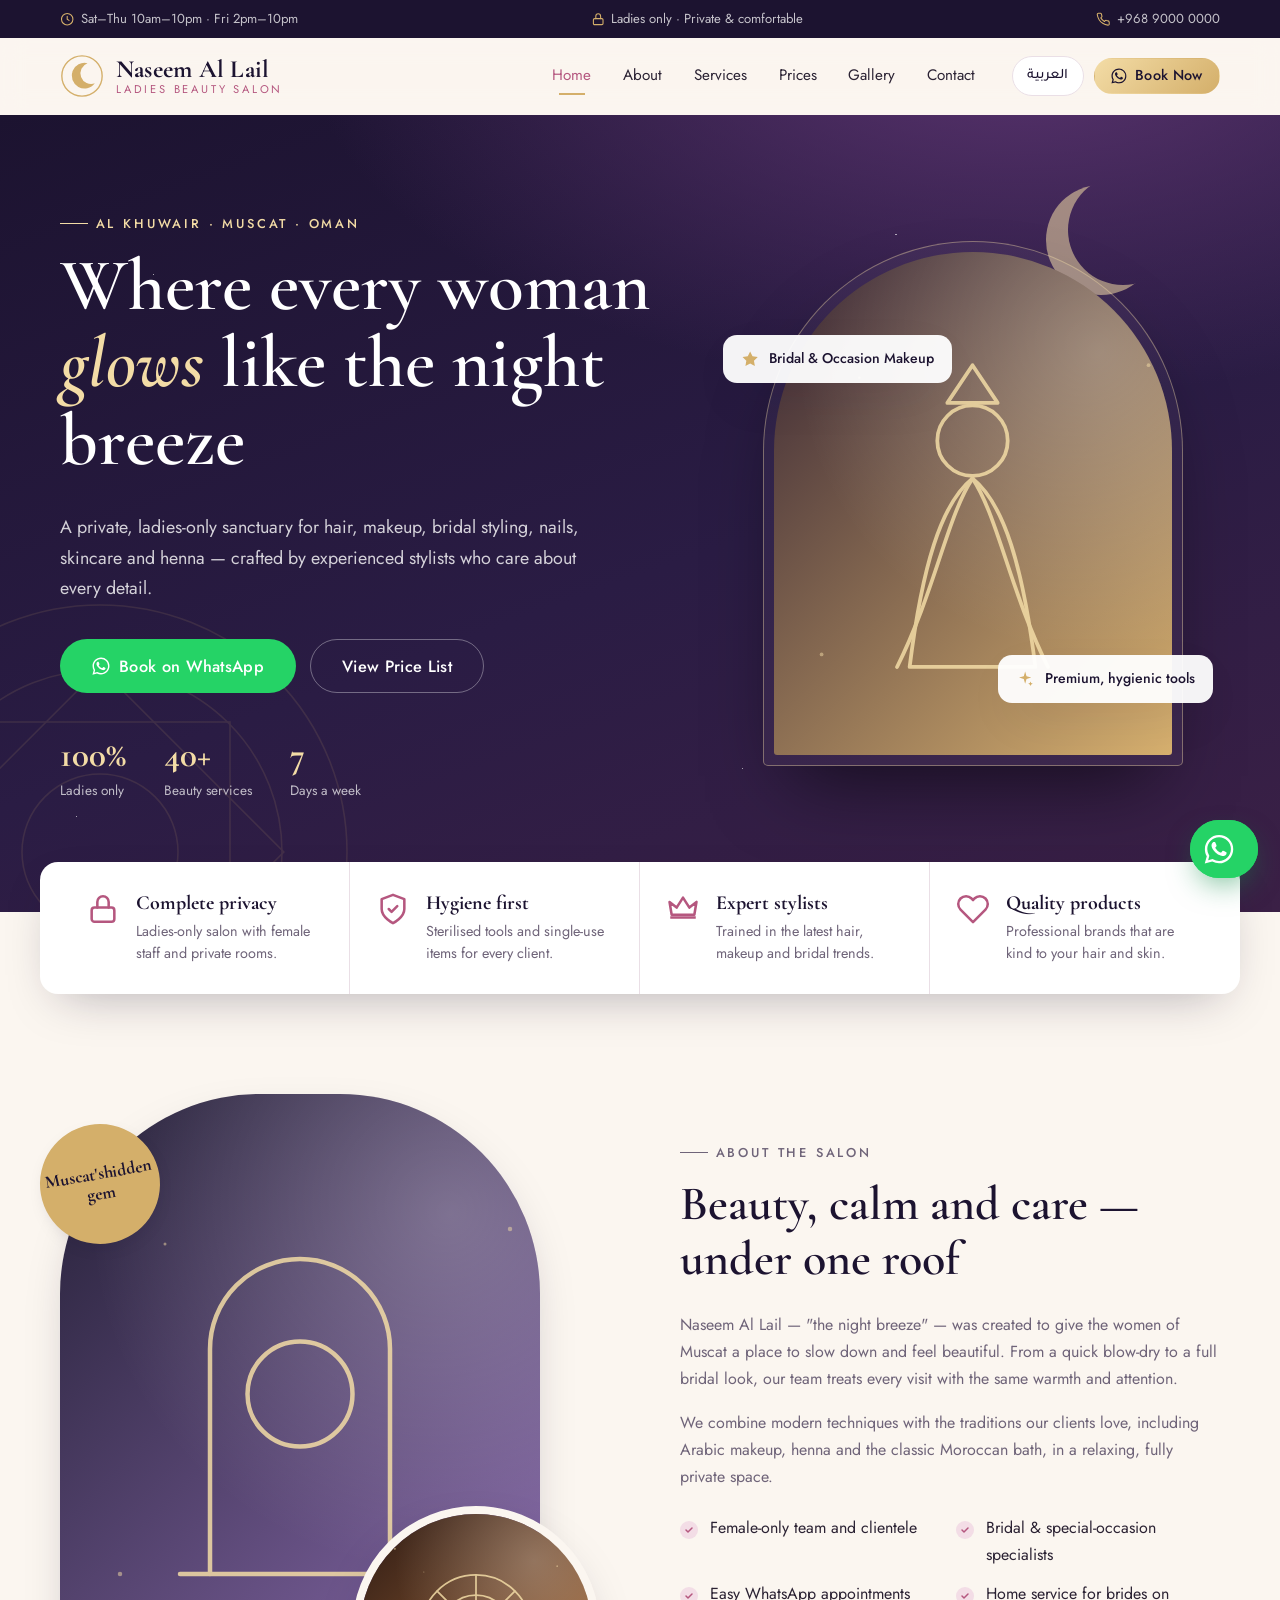
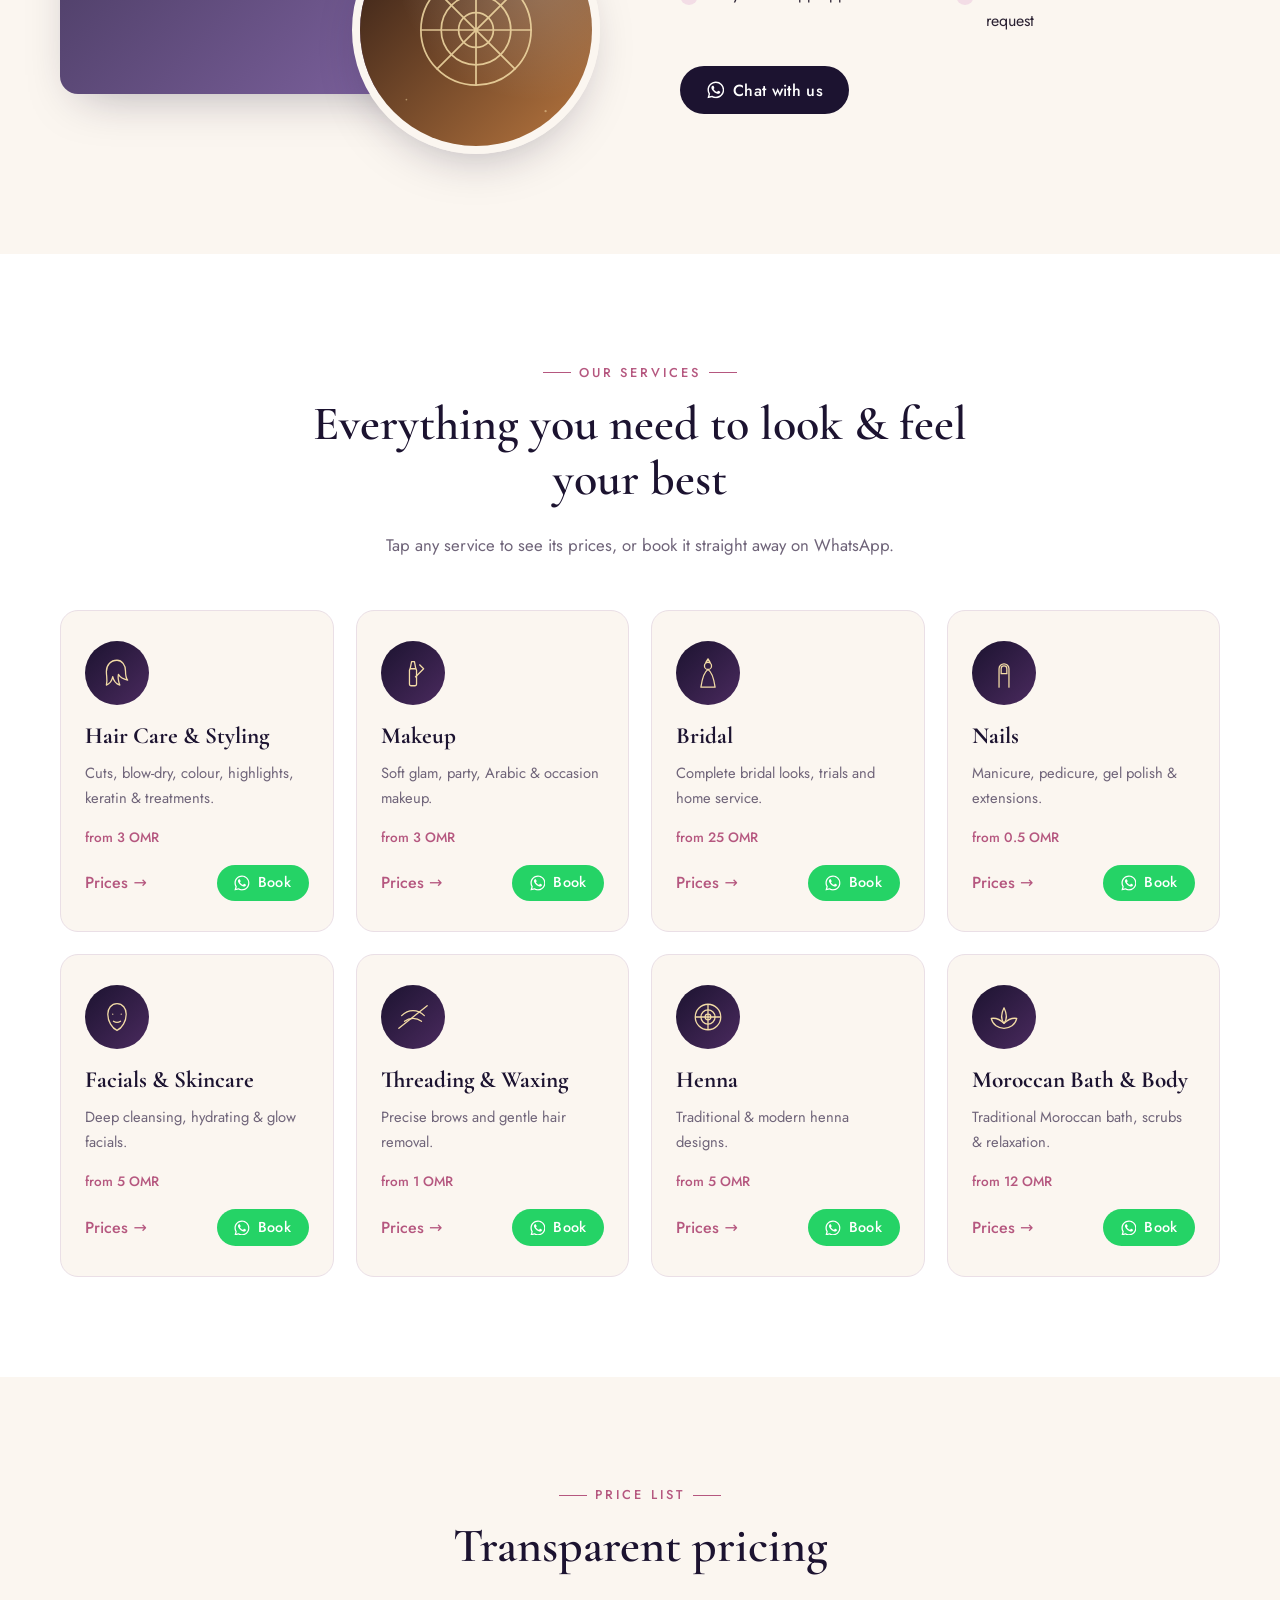
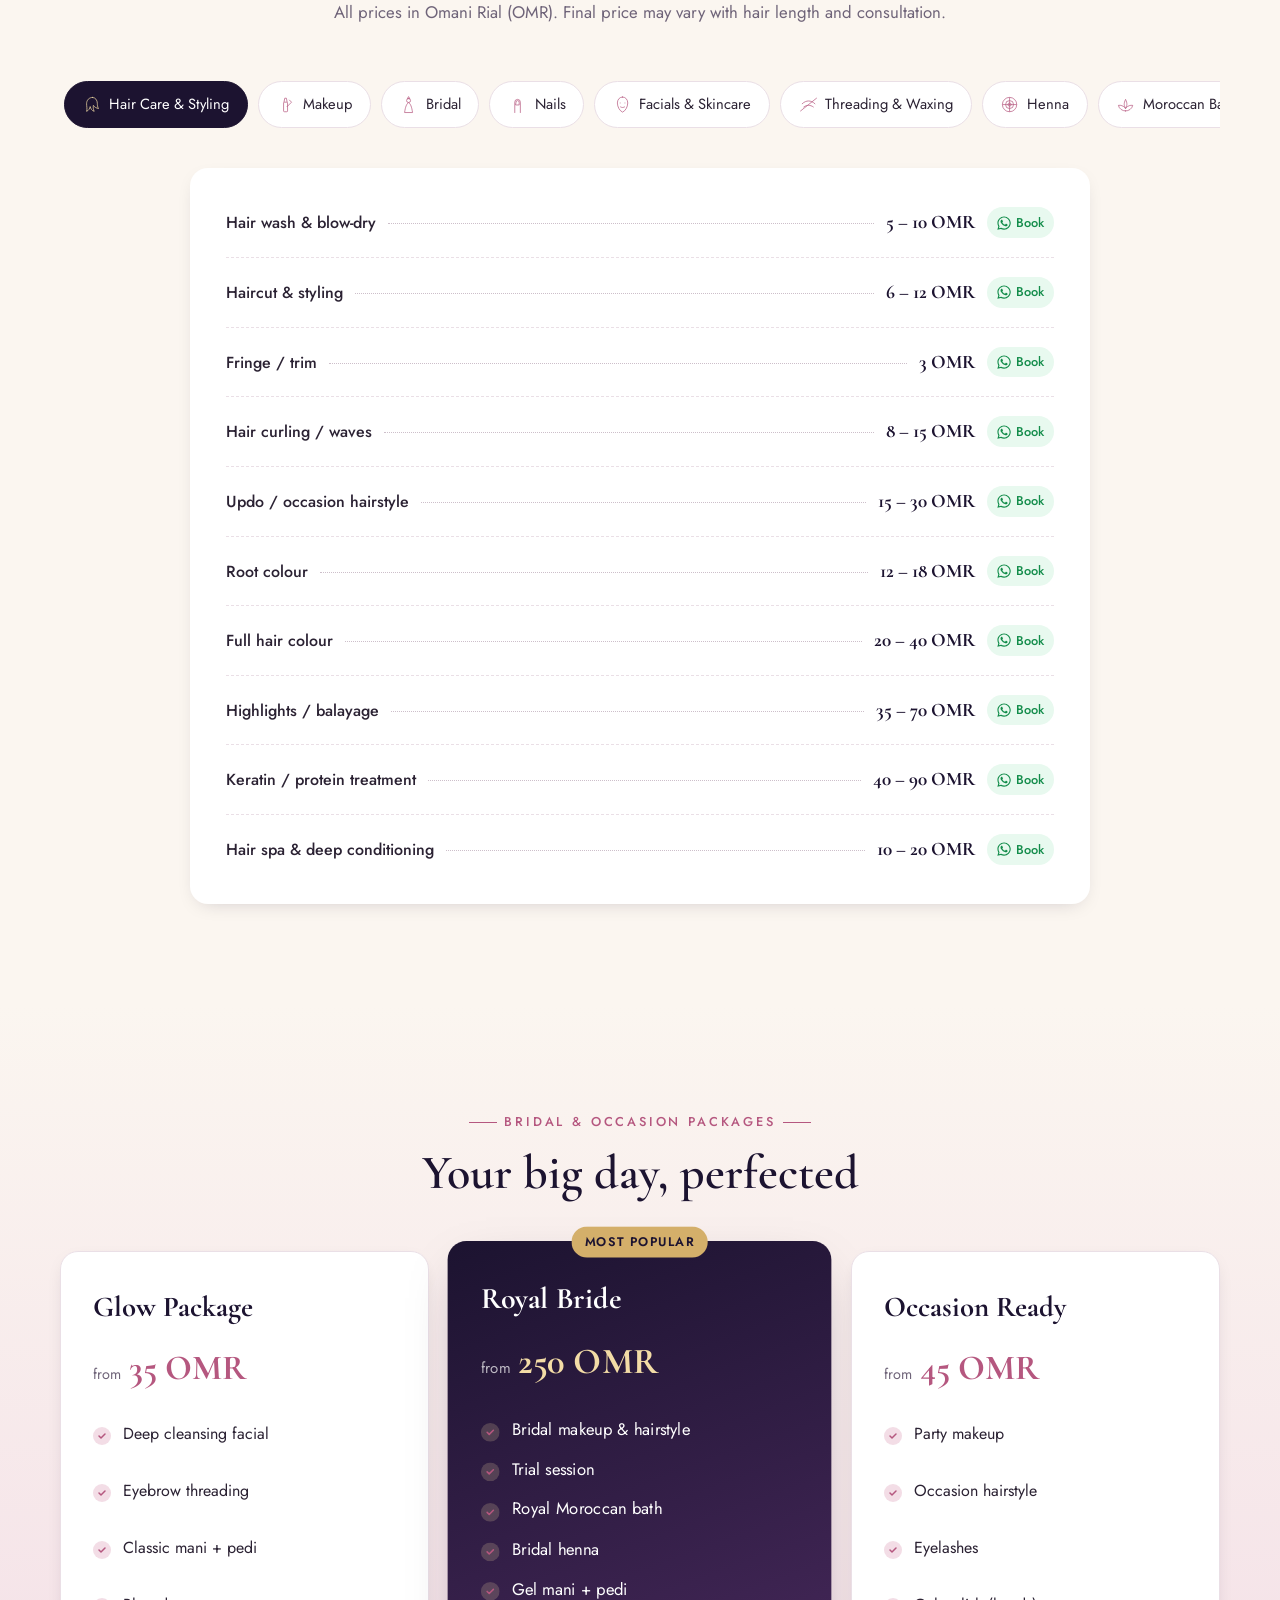
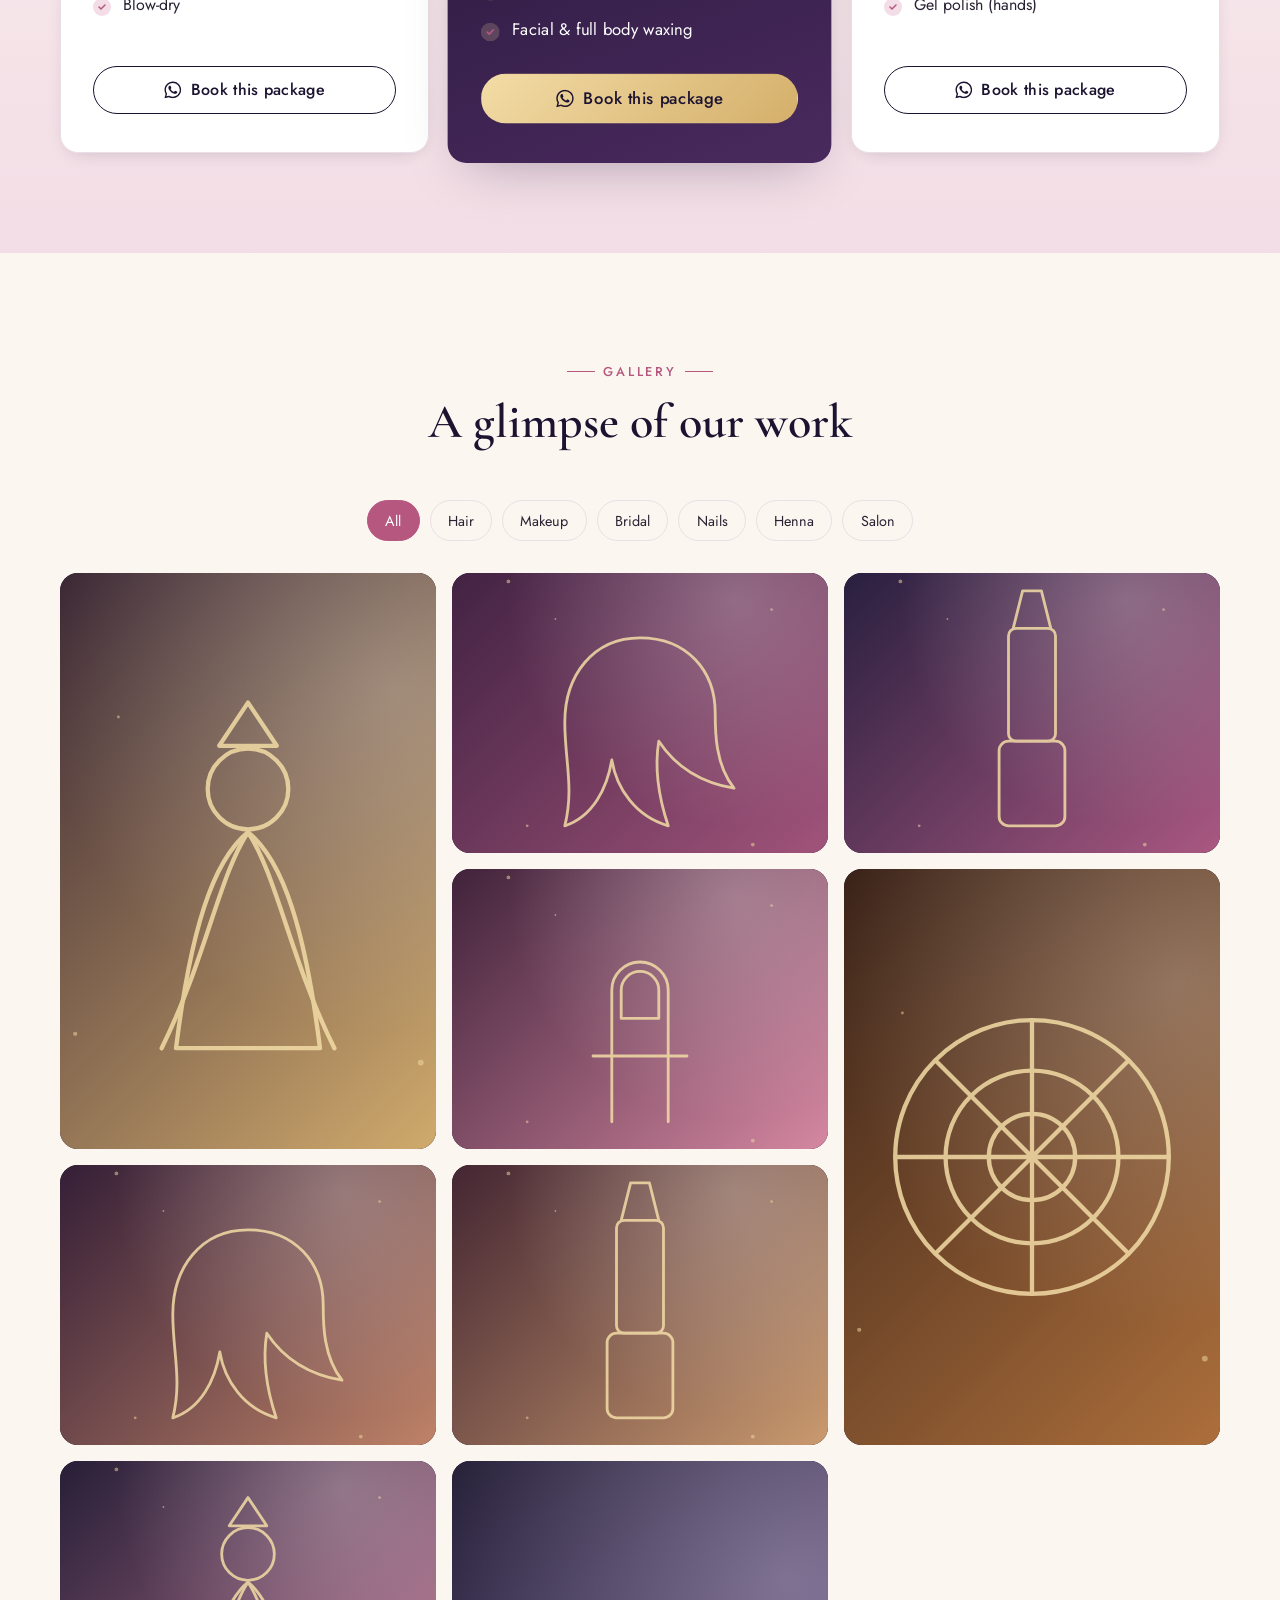
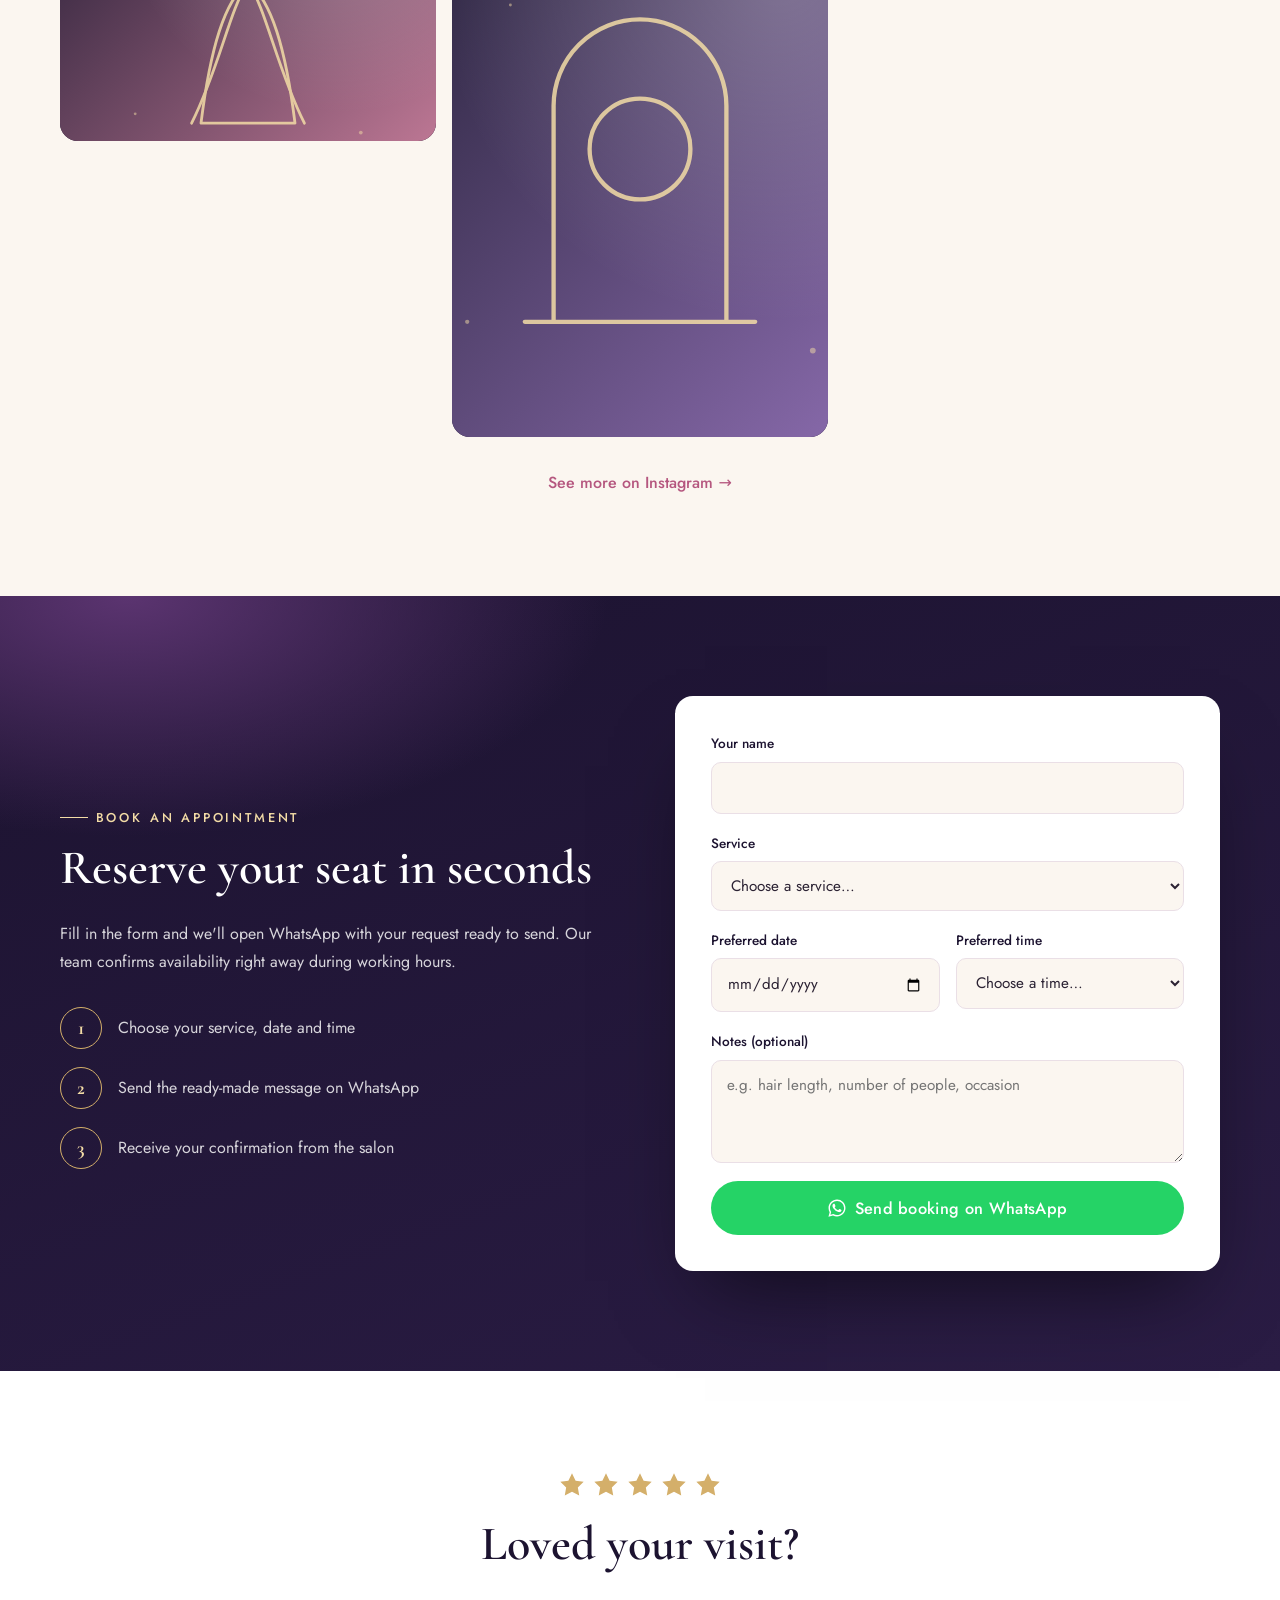
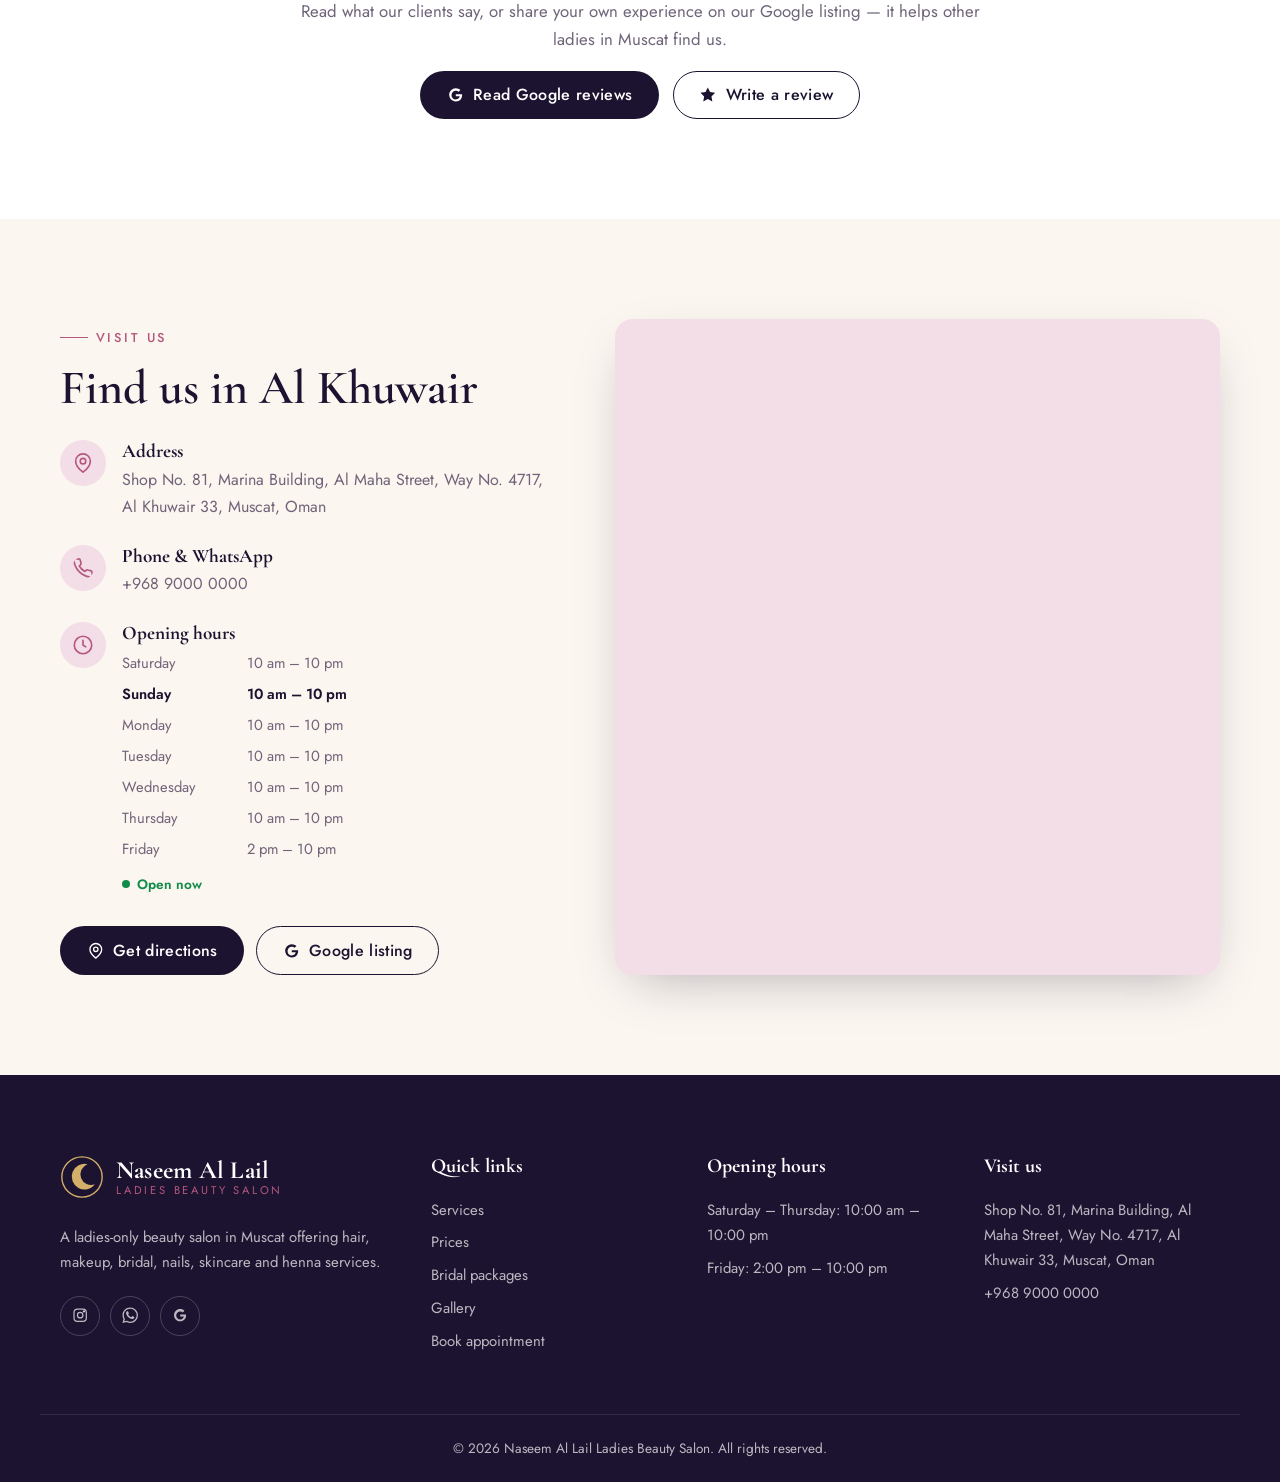
==== commit 2f9bd4c4: "Add salon address (Marina Building, Al Khuwair 33) to site and map Co-Authored-By: Claude Opus 5.5 <" ====
--- a/index.html
+++ b/index.html
@@ -4,7 +4,7 @@
   <meta charset="utf-8">
   <meta name="viewport" content="width=device-width, initial-scale=1">
   <title>Naseem Al Lail Ladies Beauty Salon | Muscat, Oman</title>
-  <meta name="description" content="Naseem Al Lail — a ladies-only beauty salon in Muscat, Oman. Hair, makeup, bridal, nails, facials, threading, waxing and henna. Book instantly on WhatsApp.">
+  <meta name="description" content="Naseem Al Lail — a ladies-only beauty salon in Al Khuwair, Muscat, Oman. Hair, makeup, bridal, nails, facials, threading, waxing and henna. Book instantly on WhatsApp.">
   <meta name="theme-color" content="#1c1330">
   <meta property="og:title" content="Naseem Al Lail Ladies Beauty Salon — Muscat">
   <meta property="og:description" content="Ladies-only beauty salon in Muscat. Hair, makeup, bridal, nails & more. Book on WhatsApp.">
@@ -20,7 +20,7 @@
     "@type": "BeautySalon",
     "name": "Naseem Al Lail Ladies Beauty Salon",
     "alternateName": "صالون نسيم الليل للسيدات",
-    "address": { "@type": "PostalAddress", "addressLocality": "Muscat", "addressCountry": "OM" },
+    "address": { "@type": "PostalAddress", "streetAddress": "Shop No. 81, Marina Building, Al Maha Street, Way No. 4717", "addressLocality": "Al Khuwair 33, Muscat", "addressCountry": "OM" },
     "priceRange": "OMR",
     "openingHours": ["Sa-Th 10:00-22:00", "Fr 14:00-22:00"]
   }
@@ -81,7 +81,7 @@
       </div>
       <div class="container hero__inner">
         <div class="hero__content reveal">
-          <p class="eyebrow" data-i18n="hero.eyebrow">Muscat · Sultanate of Oman</p>
+          <p class="eyebrow" data-i18n="hero.eyebrow">Al Khuwair · Muscat · Oman</p>
           <h1 class="hero__title" data-i18n-html="hero.title">Where every woman<br><em>glows</em> like the night breeze</h1>
           <p class="hero__lead" data-i18n="hero.lead">A private, ladies-only sanctuary for hair, makeup, bridal styling, nails, skincare and henna — crafted by experienced stylists who care about every detail.</p>
           <div class="hero__ctas">
@@ -267,7 +267,7 @@
       <div class="container contact__grid">
         <div class="contact__info reveal">
           <p class="eyebrow" data-i18n="contact.eyebrow">Visit us</p>
-          <h2 class="section__title" data-i18n="contact.title">Find us in Muscat</h2>
+          <h2 class="section__title" data-i18n="contact.title">Find us in Al Khuwair</h2>
           <ul class="contact__list">
             <li><svg class="i"><use href="#i-pin"/></svg><div><h4 data-i18n="contact.addr">Address</h4><p class="js-address"></p></div></li>
             <li><svg class="i"><use href="#i-phone"/></svg><div><h4 data-i18n="contact.phone">Phone & WhatsApp</h4><p><a class="js-phone-link" href="#"><span class="js-phone" dir="ltr"></span></a></p></div></li>
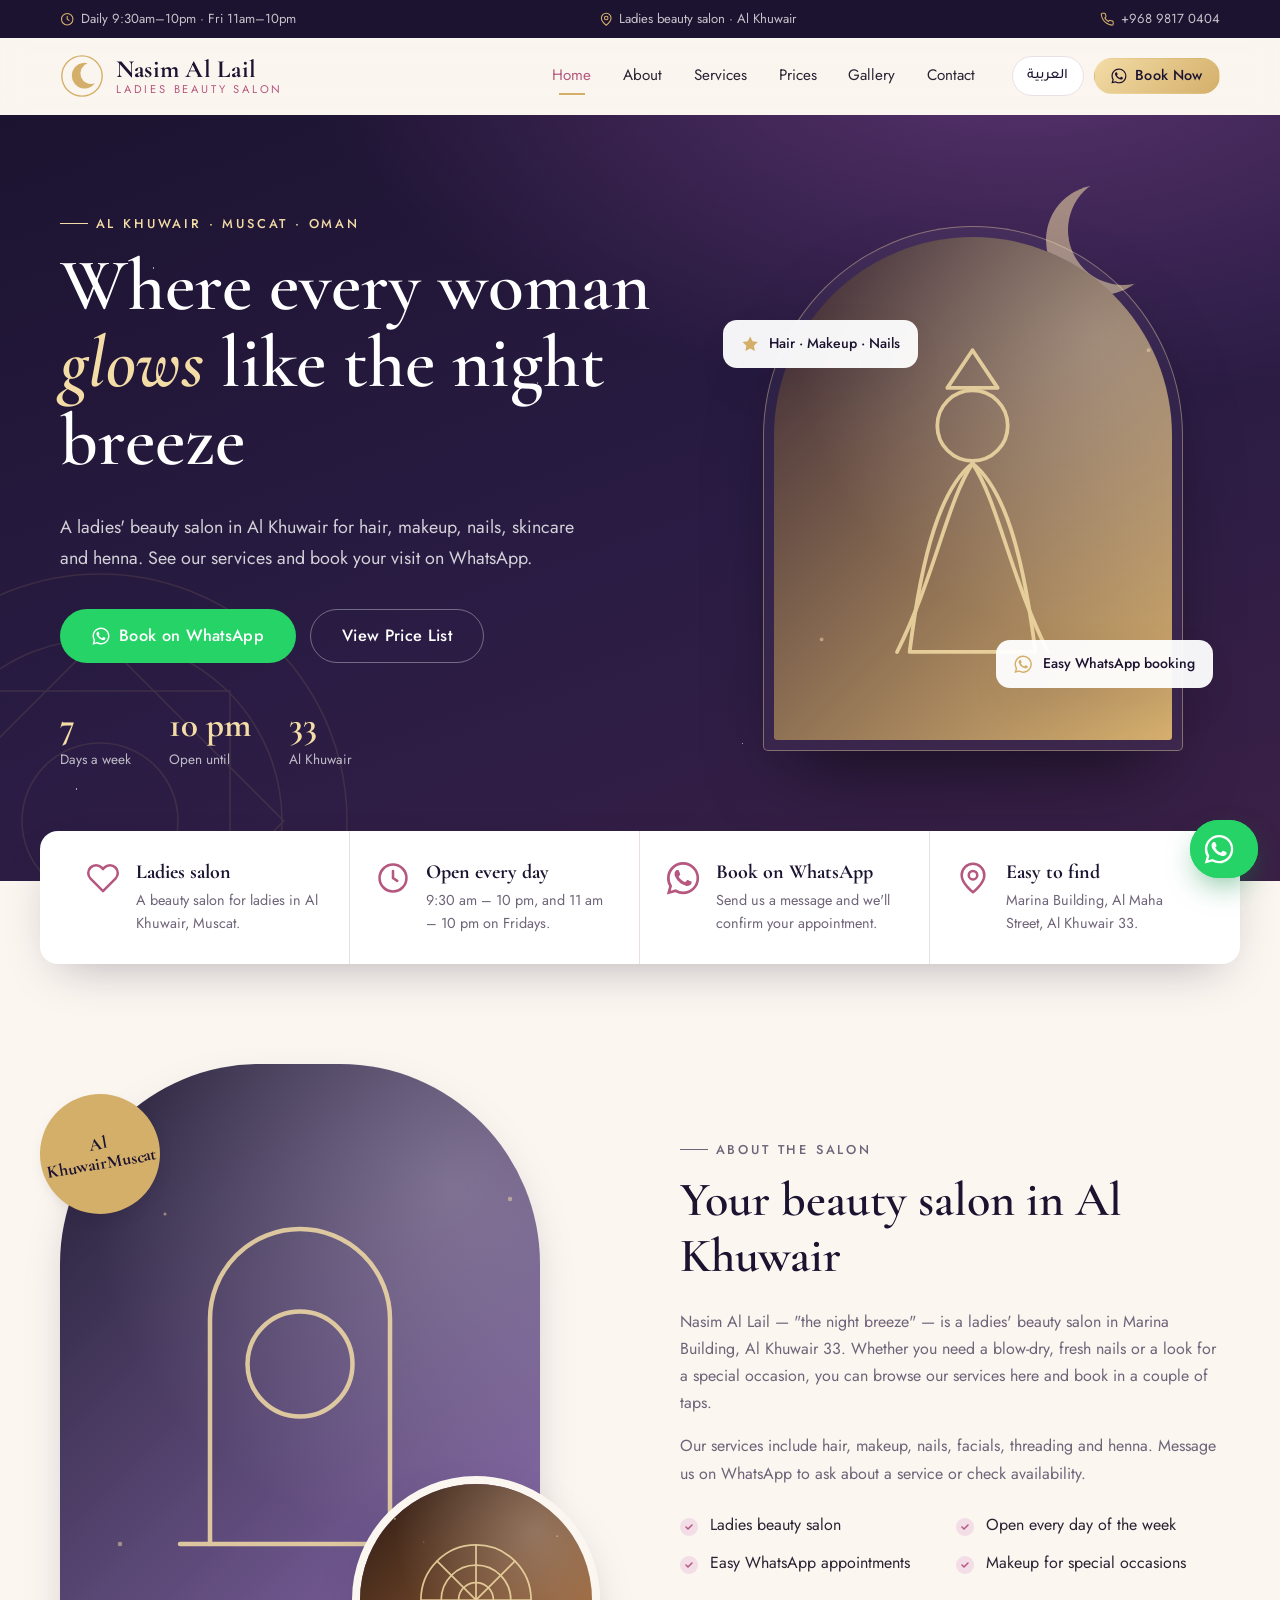
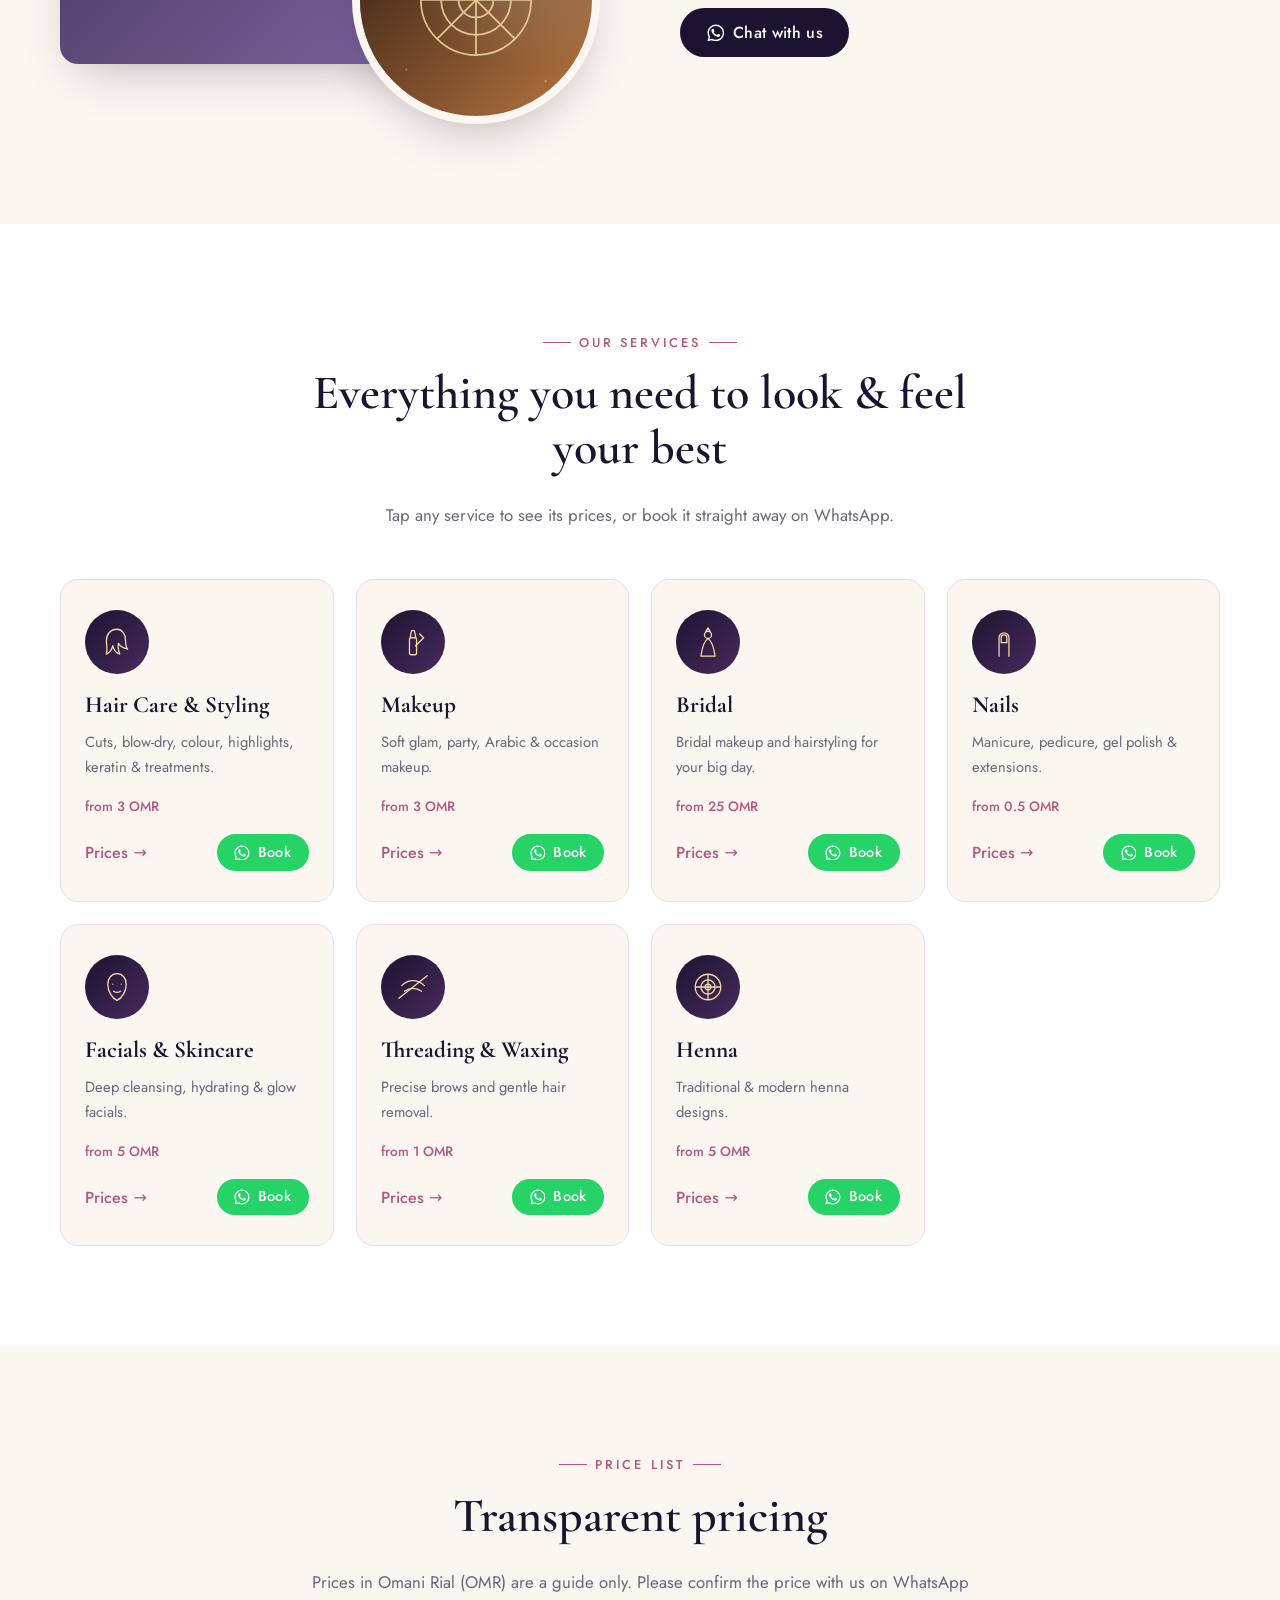
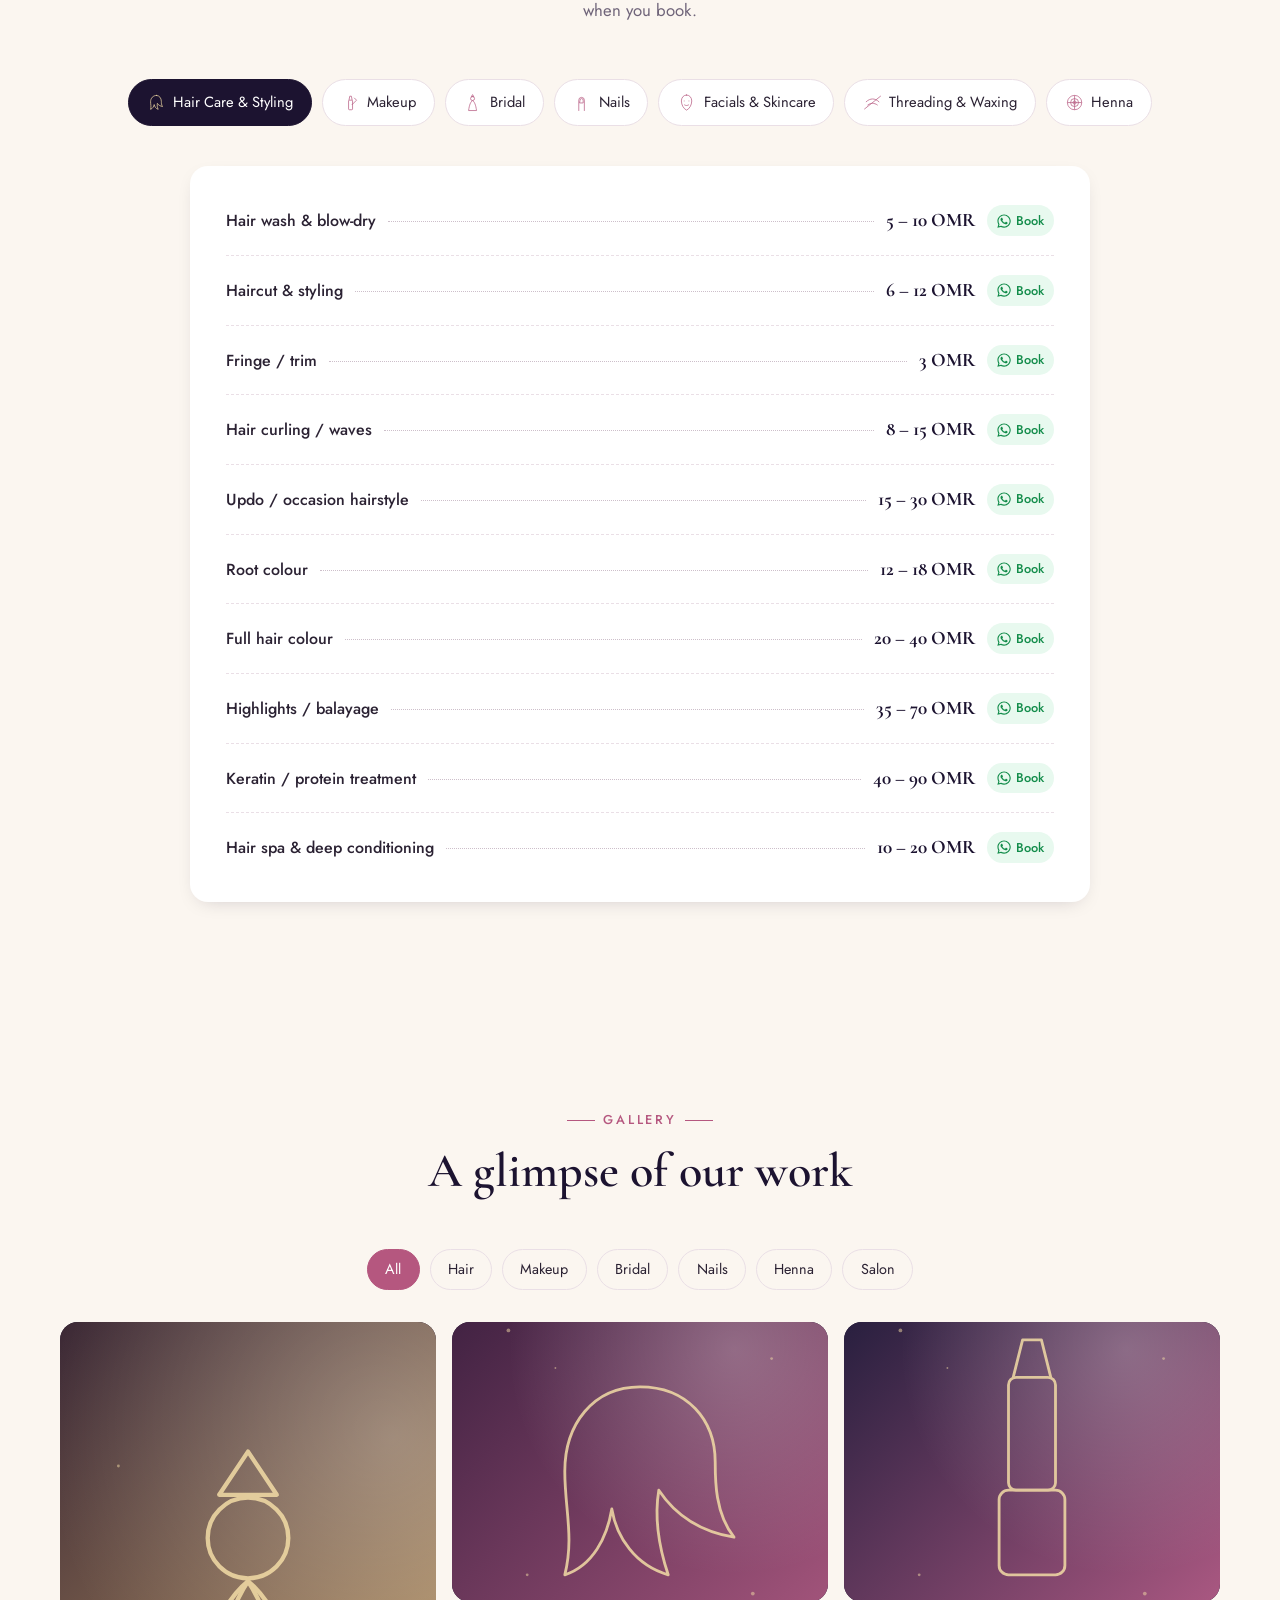
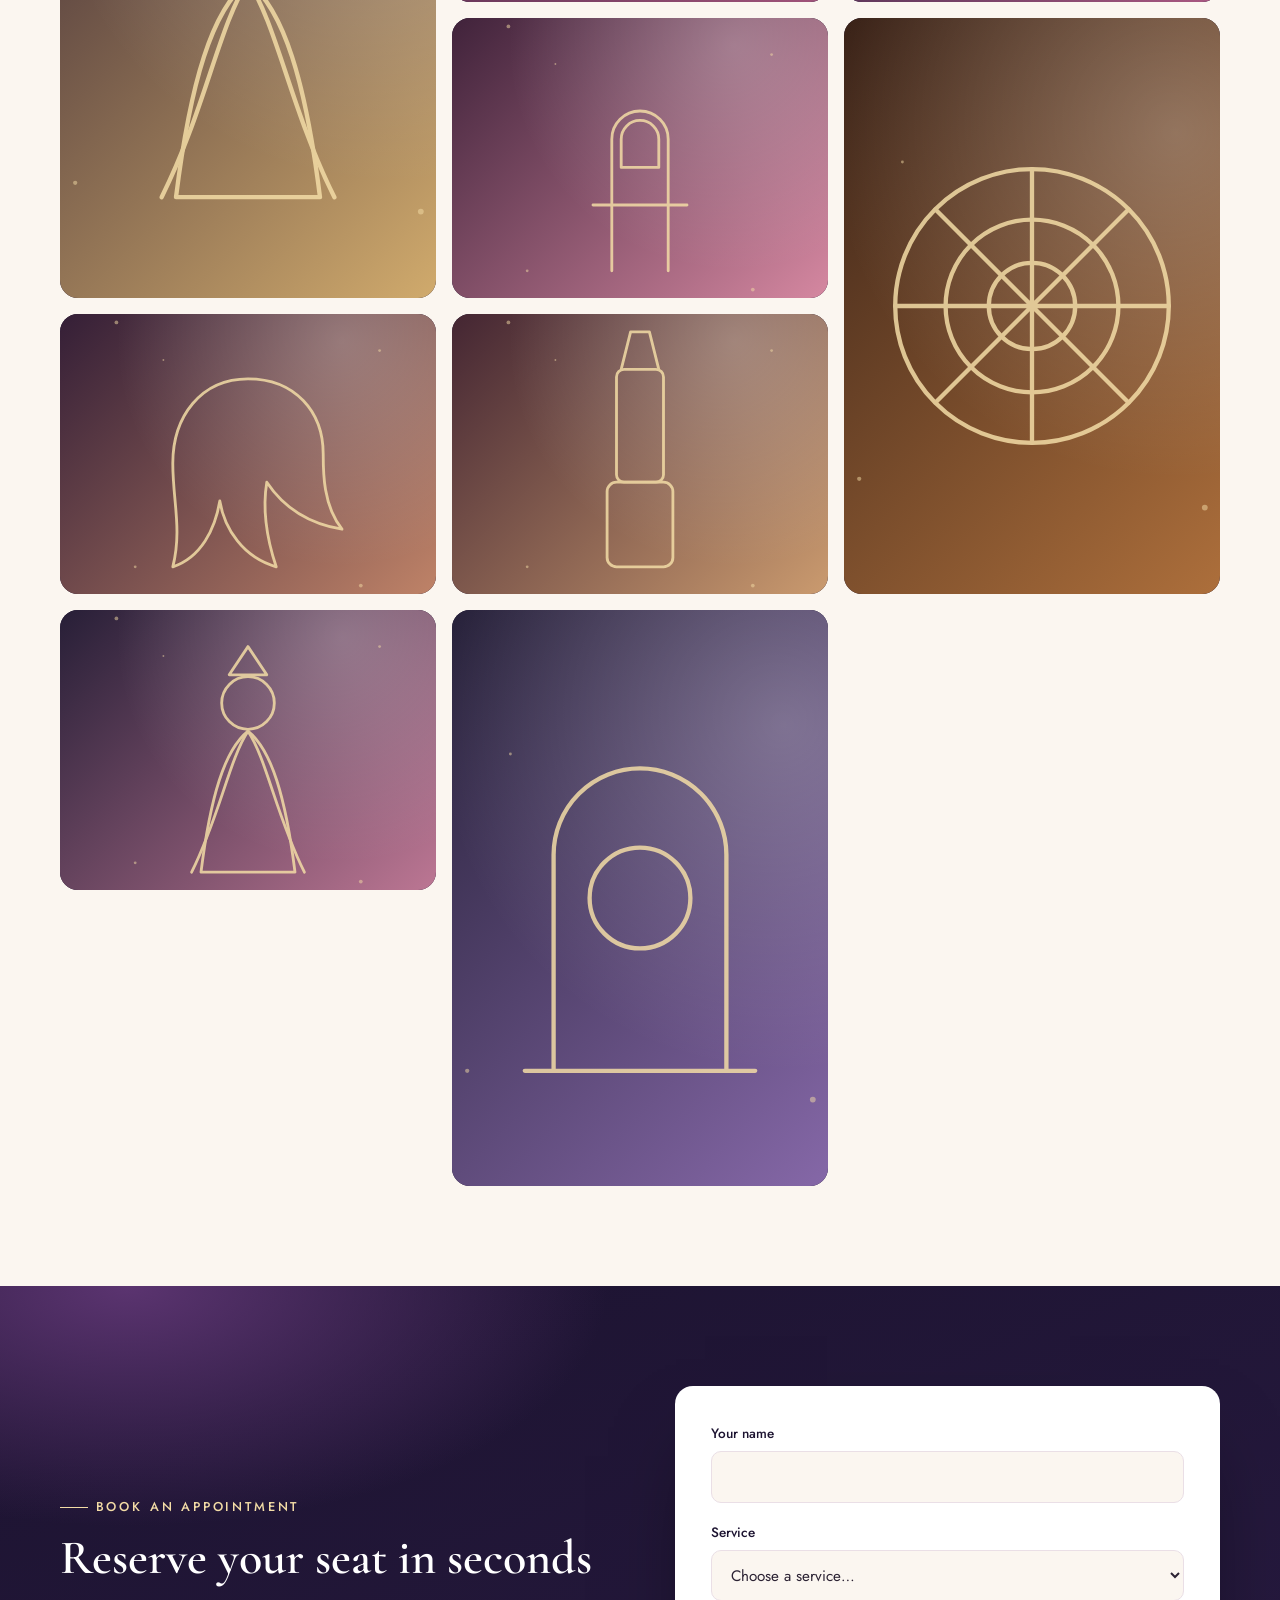
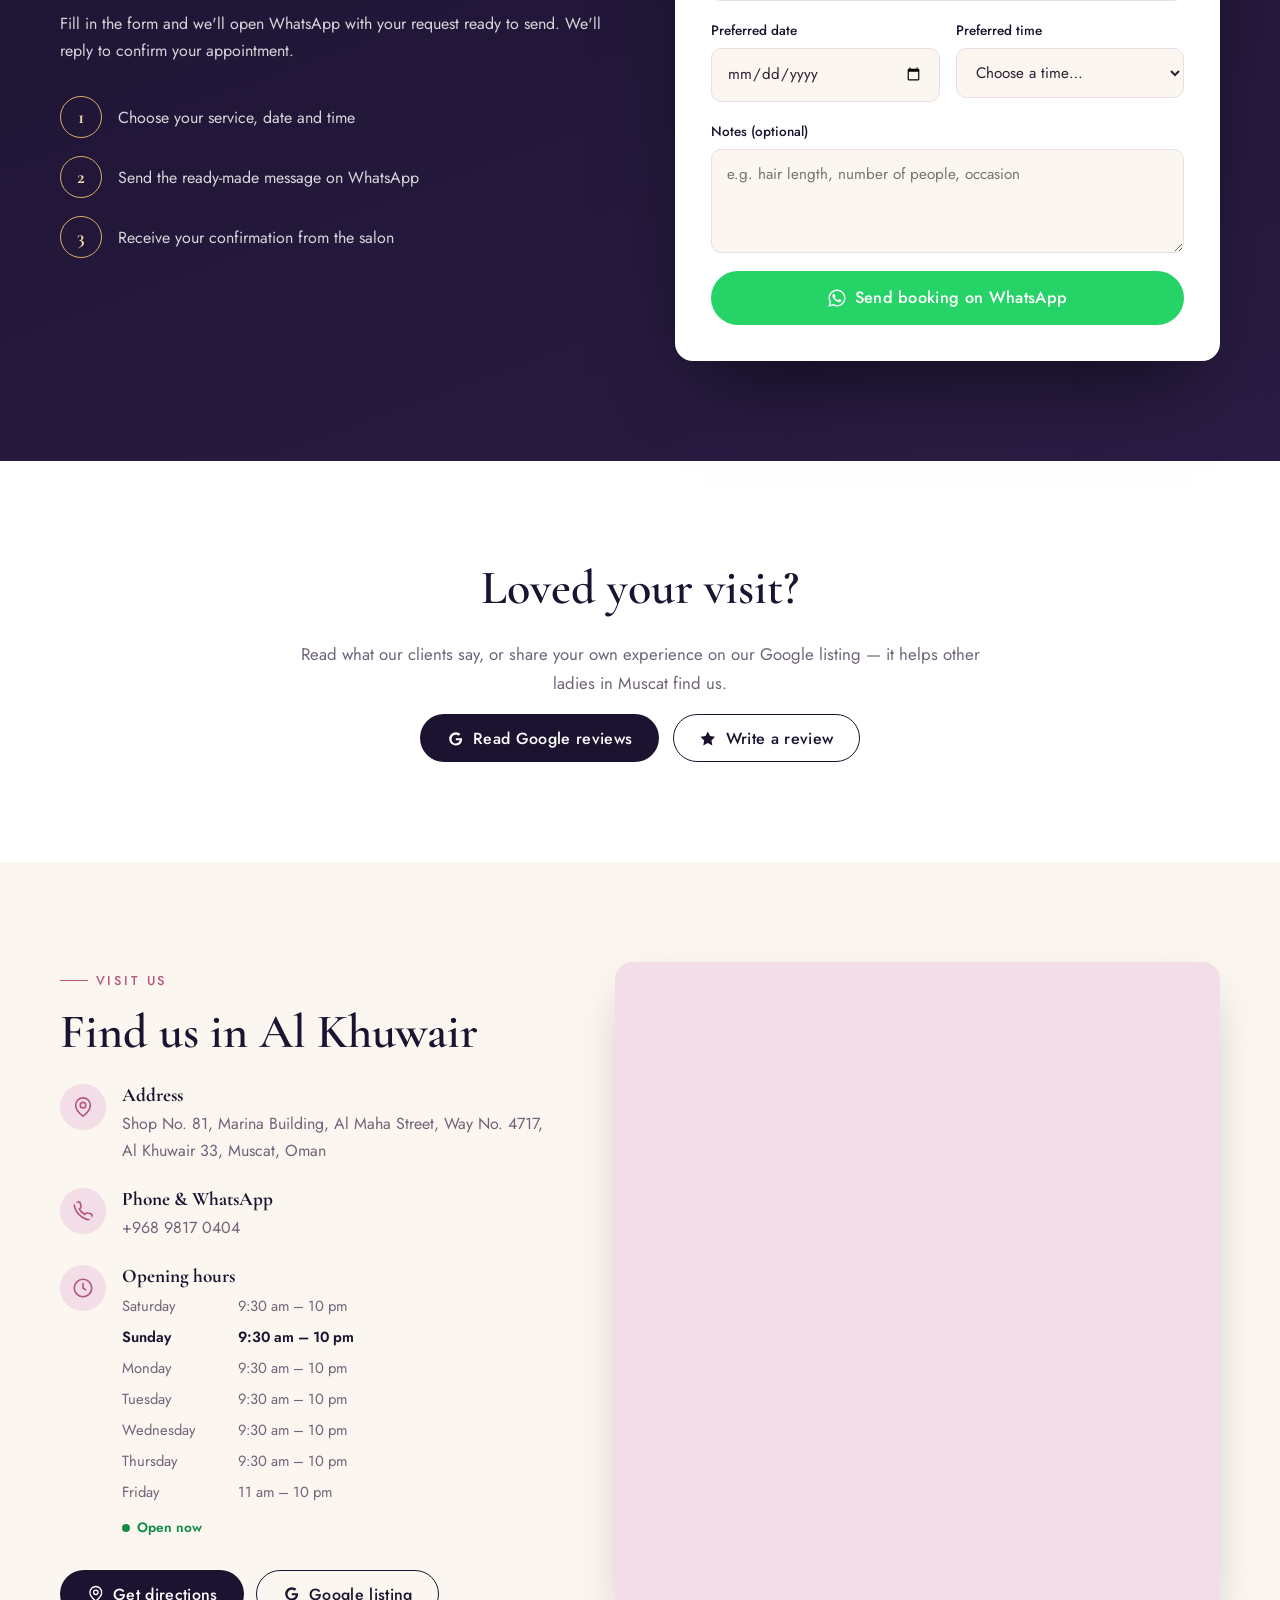
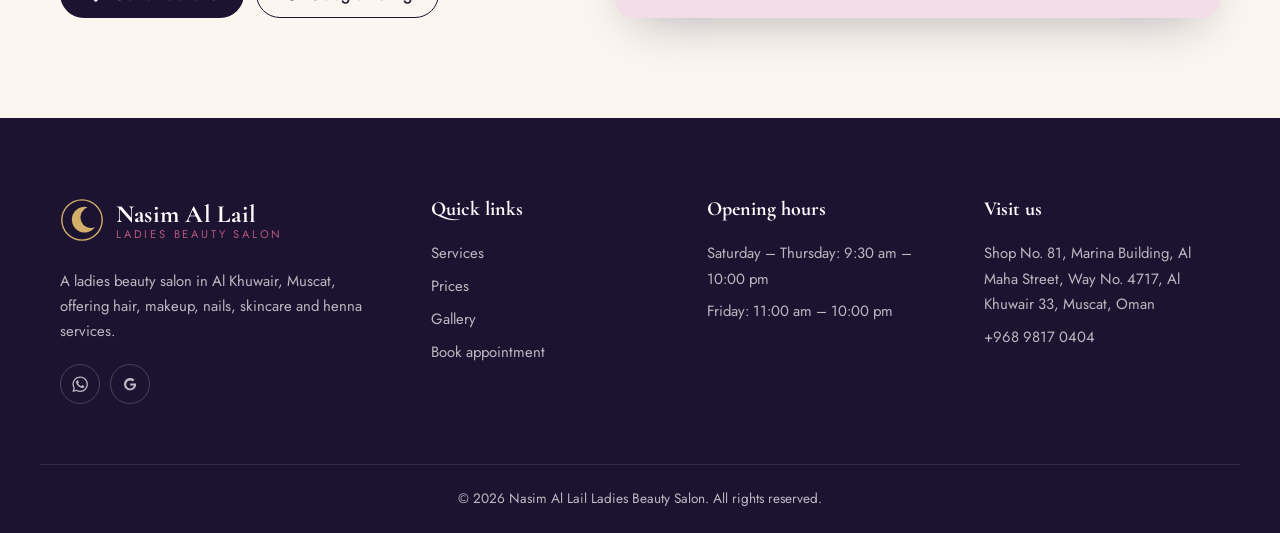
==== commit 3709373d: "Use real contact details, hours and spelling; remove unconfirmed claims - Spell the name Nasim Al La" ====
--- a/index.html
+++ b/index.html
@@ -3,11 +3,11 @@
 <head>
   <meta charset="utf-8">
   <meta name="viewport" content="width=device-width, initial-scale=1">
-  <title>Naseem Al Lail Ladies Beauty Salon | Muscat, Oman</title>
-  <meta name="description" content="Naseem Al Lail — a ladies-only beauty salon in Al Khuwair, Muscat, Oman. Hair, makeup, bridal, nails, facials, threading, waxing and henna. Book instantly on WhatsApp.">
+  <title>Nasim Al Lail Ladies Beauty Salon | Muscat, Oman</title>
+  <meta name="description" content="Nasim Al Lail Ladies Beauty Salon in Al Khuwair, Muscat, Oman. Hair, makeup, nails, facials and henna. Book on WhatsApp.">
   <meta name="theme-color" content="#1c1330">
-  <meta property="og:title" content="Naseem Al Lail Ladies Beauty Salon — Muscat">
-  <meta property="og:description" content="Ladies-only beauty salon in Muscat. Hair, makeup, bridal, nails & more. Book on WhatsApp.">
+  <meta property="og:title" content="Nasim Al Lail Ladies Beauty Salon — Muscat">
+  <meta property="og:description" content="Ladies beauty salon in Al Khuwair, Muscat. Hair, makeup, nails & more. Book on WhatsApp.">
   <meta property="og:type" content="website">
   <link rel="icon" href="images/favicon.svg" type="image/svg+xml">
   <link rel="preconnect" href="https://fonts.googleapis.com">
@@ -18,11 +18,12 @@
   {
     "@context": "https://schema.org",
     "@type": "BeautySalon",
-    "name": "Naseem Al Lail Ladies Beauty Salon",
+    "name": "Nasim Al Lail Ladies Beauty Salon",
     "alternateName": "صالون نسيم الليل للسيدات",
     "address": { "@type": "PostalAddress", "streetAddress": "Shop No. 81, Marina Building, Al Maha Street, Way No. 4717", "addressLocality": "Al Khuwair 33, Muscat", "addressCountry": "OM" },
     "priceRange": "OMR",
-    "openingHours": ["Sa-Th 10:00-22:00", "Fr 14:00-22:00"]
+    "openingHours": ["Sa-Th 09:30-22:00", "Fr 11:00-22:00"],
+    "telephone": "+96898170404"
   }
   </script>
 </head>
@@ -31,19 +32,19 @@
   <!-- ===== Top bar ===== -->
   <div class="topbar">
     <div class="container topbar__inner">
-      <span class="topbar__item"><svg class="i"><use href="#i-clock"/></svg> <span data-i18n="top.hours">Sat–Thu 10am–10pm · Fri 2pm–10pm</span></span>
-      <span class="topbar__item topbar__ladies"><svg class="i"><use href="#i-lock"/></svg> <span data-i18n="top.ladies">Ladies only · Private & comfortable</span></span>
-      <a class="topbar__item js-phone-link" href="#"><svg class="i"><use href="#i-phone"/></svg> <span class="js-phone" dir="ltr"></span></a>
+      <span class="topbar__item"><svg class="i"><use href="#i-clock"/></svg> <span data-i18n="top.hours">Daily 9:30am–10pm · Fri 11am–10pm</span></span>
+      <span class="topbar__item topbar__ladies"><svg class="i"><use href="#i-pin"/></svg> <span data-i18n="top.ladies">Ladies beauty salon · Al Khuwair</span></span>
+      <a class="topbar__item js-phone-link" href="tel:+96898170404"><svg class="i"><use href="#i-phone"/></svg> <span class="js-phone" dir="ltr">+968 9817 0404</span></a>
     </div>
   </div>
 
   <!-- ===== Header ===== -->
   <header class="header" id="header">
     <div class="container header__inner">
-      <a href="#home" class="brand" aria-label="Naseem Al Lail">
+      <a href="#home" class="brand" aria-label="Nasim Al Lail">
         <svg class="brand__mark" viewBox="0 0 48 48" aria-hidden="true"><use href="#logo-mark"/></svg>
         <span class="brand__text">
-          <span class="brand__name" data-i18n="brand.name">Naseem Al Lail</span>
+          <span class="brand__name" data-i18n="brand.name">Nasim Al Lail</span>
           <span class="brand__tag" data-i18n="brand.tag">Ladies Beauty Salon</span>
         </span>
       </a>
@@ -61,7 +62,7 @@
         <button class="lang-toggle" id="langToggle" type="button" aria-label="Switch language">
           <span class="lang-toggle__label">العربية</span>
         </button>
-        <a class="btn btn--gold btn--sm js-wa" data-wa-msg="general" href="#" target="_blank" rel="noopener">
+        <a class="btn btn--gold btn--sm js-wa" data-wa-msg="general" href="https://wa.me/96898170404?text=Hello%20Nasim%20Al%20Lail%2C%20I%20would%20like%20to%20book%20an%20appointment." target="_blank" rel="noopener">
           <svg class="i"><use href="#i-whatsapp"/></svg> <span data-i18n="cta.book">Book Now</span>
         </a>
         <button class="burger" id="burger" type="button" aria-label="Menu" aria-expanded="false" aria-controls="nav">
@@ -83,17 +84,17 @@
         <div class="hero__content reveal">
           <p class="eyebrow" data-i18n="hero.eyebrow">Al Khuwair · Muscat · Oman</p>
           <h1 class="hero__title" data-i18n-html="hero.title">Where every woman<br><em>glows</em> like the night breeze</h1>
-          <p class="hero__lead" data-i18n="hero.lead">A private, ladies-only sanctuary for hair, makeup, bridal styling, nails, skincare and henna — crafted by experienced stylists who care about every detail.</p>
+          <p class="hero__lead" data-i18n="hero.lead">A ladies' beauty salon in Al Khuwair for hair, makeup, nails, skincare and henna. See our services and book your visit on WhatsApp.</p>
           <div class="hero__ctas">
-            <a class="btn btn--whatsapp btn--lg js-wa" data-wa-msg="general" href="#" target="_blank" rel="noopener">
+            <a class="btn btn--whatsapp btn--lg js-wa" data-wa-msg="general" href="https://wa.me/96898170404?text=Hello%20Nasim%20Al%20Lail%2C%20I%20would%20like%20to%20book%20an%20appointment." target="_blank" rel="noopener">
               <svg class="i"><use href="#i-whatsapp"/></svg> <span data-i18n="cta.bookWa">Book on WhatsApp</span>
             </a>
             <a class="btn btn--ghost btn--lg" href="#prices" data-i18n="cta.viewPrices">View Price List</a>
           </div>
           <ul class="hero__badges">
-            <li><strong data-i18n="hero.b1n">100%</strong><span data-i18n="hero.b1">Ladies only</span></li>
-            <li><strong data-i18n="hero.b2n">40+</strong><span data-i18n="hero.b2">Beauty services</span></li>
-            <li><strong data-i18n="hero.b3n">7</strong><span data-i18n="hero.b3">Days a week</span></li>
+            <li><strong data-i18n="hero.b1n">7</strong><span data-i18n="hero.b1">Days a week</span></li>
+            <li><strong data-i18n="hero.b2n">10 pm</strong><span data-i18n="hero.b2">Open until</span></li>
+            <li><strong data-i18n="hero.b3n">33</strong><span data-i18n="hero.b3">Al Khuwair</span></li>
           </ul>
         </div>
         <div class="hero__visual reveal" aria-hidden="true">
@@ -102,11 +103,11 @@
           </div>
           <div class="hero__card hero__card--a">
             <svg class="i"><use href="#i-star"/></svg>
-            <span data-i18n="hero.cardA">Bridal & Occasion Makeup</span>
+            <span data-i18n="hero.cardA">Hair · Makeup · Nails</span>
           </div>
           <div class="hero__card hero__card--b">
-            <svg class="i"><use href="#i-sparkle"/></svg>
-            <span data-i18n="hero.cardB">Premium, hygienic tools</span>
+            <svg class="i"><use href="#i-whatsapp"/></svg>
+            <span data-i18n="hero.cardB">Easy WhatsApp booking</span>
           </div>
         </div>
       </div>
@@ -115,10 +116,10 @@
     <!-- ===== Highlights ===== -->
     <section class="highlights">
       <div class="container highlights__grid">
-        <div class="highlight reveal"><svg class="i"><use href="#i-lock"/></svg><div><h3 data-i18n="hl.1t">Complete privacy</h3><p data-i18n="hl.1d">Ladies-only salon with female staff and private rooms.</p></div></div>
-        <div class="highlight reveal"><svg class="i"><use href="#i-shield"/></svg><div><h3 data-i18n="hl.2t">Hygiene first</h3><p data-i18n="hl.2d">Sterilised tools and single-use items for every client.</p></div></div>
-        <div class="highlight reveal"><svg class="i"><use href="#i-crown"/></svg><div><h3 data-i18n="hl.3t">Expert stylists</h3><p data-i18n="hl.3d">Trained in the latest hair, makeup and bridal trends.</p></div></div>
-        <div class="highlight reveal"><svg class="i"><use href="#i-heart"/></svg><div><h3 data-i18n="hl.4t">Quality products</h3><p data-i18n="hl.4d">Professional brands that are kind to your hair and skin.</p></div></div>
+        <div class="highlight reveal"><svg class="i"><use href="#i-heart"/></svg><div><h3 data-i18n="hl.1t">Ladies salon</h3><p data-i18n="hl.1d">A beauty salon for ladies in Al Khuwair, Muscat.</p></div></div>
+        <div class="highlight reveal"><svg class="i"><use href="#i-clock"/></svg><div><h3 data-i18n="hl.2t">Open every day</h3><p data-i18n="hl.2d">9:30 am – 10 pm, and 11 am – 10 pm on Fridays.</p></div></div>
+        <div class="highlight reveal"><svg class="i"><use href="#i-whatsapp"/></svg><div><h3 data-i18n="hl.3t">Book on WhatsApp</h3><p data-i18n="hl.3d">Send us a message and we'll confirm your appointment.</p></div></div>
+        <div class="highlight reveal"><svg class="i"><use href="#i-pin"/></svg><div><h3 data-i18n="hl.4t">Easy to find</h3><p data-i18n="hl.4d">Marina Building, Al Maha Street, Al Khuwair 33.</p></div></div>
       </div>
     </section>
 
@@ -128,20 +129,20 @@
         <div class="about__media reveal">
           <img class="about__img about__img--main" src="images/gallery/salon-1.svg" alt="" loading="lazy">
           <img class="about__img about__img--sub" src="images/gallery/henna-1.svg" alt="" loading="lazy">
-          <div class="about__stamp"><span data-i18n="about.stamp">Muscat's<br>hidden gem</span></div>
+          <div class="about__stamp"><span data-i18n="about.stamp">Al Khuwair<br>Muscat</span></div>
         </div>
         <div class="about__content reveal">
           <p class="eyebrow" data-i18n="about.eyebrow">About the salon</p>
-          <h2 class="section__title" data-i18n="about.title">Beauty, calm and care — under one roof</h2>
-          <p data-i18n="about.p1">Naseem Al Lail — "the night breeze" — was created to give the women of Muscat a place to slow down and feel beautiful. From a quick blow-dry to a full bridal look, our team treats every visit with the same warmth and attention.</p>
-          <p data-i18n="about.p2">We combine modern techniques with the traditions our clients love, including Arabic makeup, henna and the classic Moroccan bath, in a relaxing, fully private space.</p>
+          <h2 class="section__title" data-i18n="about.title">Your beauty salon in Al Khuwair</h2>
+          <p data-i18n="about.p1">Nasim Al Lail — "the night breeze" — is a ladies' beauty salon in Marina Building, Al Khuwair 33. Whether you need a blow-dry, fresh nails or a look for a special occasion, you can browse our services here and book in a couple of taps.</p>
+          <p data-i18n="about.p2">Our services include hair, makeup, nails, facials, threading and henna. Message us on WhatsApp to ask about a service or check availability.</p>
           <ul class="checklist">
-            <li data-i18n="about.l1">Female-only team and clientele</li>
-            <li data-i18n="about.l2">Bridal & special-occasion specialists</li>
+            <li data-i18n="about.l1">Ladies beauty salon</li>
+            <li data-i18n="about.l2">Open every day of the week</li>
             <li data-i18n="about.l3">Easy WhatsApp appointments</li>
-            <li data-i18n="about.l4">Home service for brides on request</li>
+            <li data-i18n="about.l4">Makeup for special occasions</li>
           </ul>
-          <a class="btn btn--primary js-wa" data-wa-msg="general" href="#" target="_blank" rel="noopener">
+          <a class="btn btn--primary js-wa" data-wa-msg="general" href="https://wa.me/96898170404?text=Hello%20Nasim%20Al%20Lail%2C%20I%20would%20like%20to%20book%20an%20appointment." target="_blank" rel="noopener">
             <svg class="i"><use href="#i-whatsapp"/></svg> <span data-i18n="cta.chat">Chat with us</span>
           </a>
         </div>
@@ -166,23 +167,13 @@
         <header class="section__head reveal">
           <p class="eyebrow" data-i18n="prices.eyebrow">Price list</p>
           <h2 class="section__title" data-i18n="prices.title">Transparent pricing</h2>
-          <p class="section__sub" data-i18n="prices.sub">All prices in Omani Rial (OMR). Final price may vary with hair length and consultation.</p>
+          <p class="section__sub" data-i18n="prices.sub">Prices in Omani Rial (OMR) are a guide only. Please confirm the price with us on WhatsApp when you book.</p>
         </header>
         <div class="tabs" role="tablist" id="priceTabs"><!-- rendered by JS --></div>
         <div class="price-panel" id="pricePanel" role="tabpanel"><!-- rendered by JS --></div>
       </div>
     </section>
 
-    <!-- ===== Bridal packages ===== -->
-    <section class="section packages" id="packages">
-      <div class="container">
-        <header class="section__head reveal">
-          <p class="eyebrow" data-i18n="pkg.eyebrow">Bridal & occasion packages</p>
-          <h2 class="section__title" data-i18n="pkg.title">Your big day, perfected</h2>
-        </header>
-        <div class="packages__grid" id="packagesGrid"><!-- rendered by JS --></div>
-      </div>
-    </section>
 
     <!-- ===== Gallery ===== -->
     <section class="section gallery" id="gallery">
@@ -193,7 +184,7 @@
         </header>
         <div class="filters" id="galleryFilters"><!-- rendered by JS --></div>
         <div class="gallery__grid" id="galleryGrid"><!-- rendered by JS --></div>
-        <p class="gallery__more">
+        <p class="gallery__more js-instagram-wrap" hidden>
           <a class="link-arrow js-instagram" href="#" target="_blank" rel="noopener" data-i18n="gallery.more">See more on Instagram</a>
         </p>
       </div>
@@ -205,7 +196,7 @@
         <div class="booking__intro reveal">
           <p class="eyebrow eyebrow--light" data-i18n="book.eyebrow">Book an appointment</p>
           <h2 class="section__title section__title--light" data-i18n="book.title">Reserve your seat in seconds</h2>
-          <p data-i18n="book.p">Fill in the form and we'll open WhatsApp with your request ready to send. Our team confirms availability right away during working hours.</p>
+          <p data-i18n="book.p">Fill in the form and we'll open WhatsApp with your request ready to send. We'll reply to confirm your appointment.</p>
           <ol class="steps">
             <li><span>1</span><p data-i18n="book.s1">Choose your service, date and time</p></li>
             <li><span>2</span><p data-i18n="book.s2">Send the ready-made message on WhatsApp</p></li>
@@ -246,16 +237,13 @@
     <!-- ===== Reviews CTA ===== -->
     <section class="section reviews" id="reviews">
       <div class="container reviews__inner reveal">
-        <div class="reviews__stars" aria-hidden="true">
-          <svg class="i"><use href="#i-star"/></svg><svg class="i"><use href="#i-star"/></svg><svg class="i"><use href="#i-star"/></svg><svg class="i"><use href="#i-star"/></svg><svg class="i"><use href="#i-star"/></svg>
-        </div>
         <h2 class="section__title" data-i18n="rev.title">Loved your visit?</h2>
         <p class="section__sub" data-i18n="rev.sub">Read what our clients say, or share your own experience on our Google listing — it helps other ladies in Muscat find us.</p>
         <div class="reviews__ctas">
-          <a class="btn btn--primary js-google" href="#" target="_blank" rel="noopener">
+          <a class="btn btn--primary js-google" href="https://www.google.com/maps/search/?api=1&amp;query=Nasim%20Al%20Lail%20Ladies%20Beauty%20Salon%2C%20Marina%20Building%2C%20Al%20Khuwair%2033%2C%20Muscat%2C%20Oman" target="_blank" rel="noopener">
             <svg class="i"><use href="#i-google"/></svg> <span data-i18n="rev.read">Read Google reviews</span>
           </a>
-          <a class="btn btn--outline js-google-review" href="#" target="_blank" rel="noopener">
+          <a class="btn btn--outline js-google-review" href="https://www.google.com/maps/search/?api=1&amp;query=Nasim%20Al%20Lail%20Ladies%20Beauty%20Salon%2C%20Marina%20Building%2C%20Al%20Khuwair%2033%2C%20Muscat%2C%20Oman" target="_blank" rel="noopener">
             <svg class="i"><use href="#i-star"/></svg> <span data-i18n="rev.write">Write a review</span>
           </a>
         </div>
@@ -269,20 +257,20 @@
           <p class="eyebrow" data-i18n="contact.eyebrow">Visit us</p>
           <h2 class="section__title" data-i18n="contact.title">Find us in Al Khuwair</h2>
           <ul class="contact__list">
-            <li><svg class="i"><use href="#i-pin"/></svg><div><h4 data-i18n="contact.addr">Address</h4><p class="js-address"></p></div></li>
-            <li><svg class="i"><use href="#i-phone"/></svg><div><h4 data-i18n="contact.phone">Phone & WhatsApp</h4><p><a class="js-phone-link" href="#"><span class="js-phone" dir="ltr"></span></a></p></div></li>
+            <li><svg class="i"><use href="#i-pin"/></svg><div><h4 data-i18n="contact.addr">Address</h4><p class="js-address">Shop No. 81, Marina Building, Al Maha Street, Way No. 4717, Al Khuwair 33, Muscat, Oman</p></div></li>
+            <li><svg class="i"><use href="#i-phone"/></svg><div><h4 data-i18n="contact.phone">Phone & WhatsApp</h4><p><a class="js-phone-link" href="tel:+96898170404"><span class="js-phone" dir="ltr">+968 9817 0404</span></a></p></div></li>
             <li><svg class="i"><use href="#i-clock"/></svg><div><h4 data-i18n="contact.hours">Opening hours</h4>
-              <table class="hours" id="hoursTable"><!-- rendered by JS --></table>
+              <table class="hours" id="hoursTable"><tr><th>Saturday</th><td>9:30 am – 10 pm</td></tr><tr><th>Sunday</th><td>9:30 am – 10 pm</td></tr><tr><th>Monday</th><td>9:30 am – 10 pm</td></tr><tr><th>Tuesday</th><td>9:30 am – 10 pm</td></tr><tr><th>Wednesday</th><td>9:30 am – 10 pm</td></tr><tr><th>Thursday</th><td>9:30 am – 10 pm</td></tr><tr><th>Friday</th><td>11 am – 10 pm</td></tr></table>
               <p class="open-now" id="openNow"></p>
             </div></li>
           </ul>
           <div class="contact__ctas">
-            <a class="btn btn--primary js-directions" href="#" target="_blank" rel="noopener"><svg class="i"><use href="#i-pin"/></svg> <span data-i18n="contact.directions">Get directions</span></a>
-            <a class="btn btn--outline js-google" href="#" target="_blank" rel="noopener"><svg class="i"><use href="#i-google"/></svg> <span data-i18n="contact.listing">Google listing</span></a>
+            <a class="btn btn--primary js-directions" href="https://www.google.com/maps/dir/?api=1&amp;destination=Nasim%20Al%20Lail%20Ladies%20Beauty%20Salon%2C%20Marina%20Building%2C%20Al%20Khuwair%2033%2C%20Muscat%2C%20Oman" target="_blank" rel="noopener"><svg class="i"><use href="#i-pin"/></svg> <span data-i18n="contact.directions">Get directions</span></a>
+            <a class="btn btn--outline js-google" href="https://www.google.com/maps/search/?api=1&amp;query=Nasim%20Al%20Lail%20Ladies%20Beauty%20Salon%2C%20Marina%20Building%2C%20Al%20Khuwair%2033%2C%20Muscat%2C%20Oman" target="_blank" rel="noopener"><svg class="i"><use href="#i-google"/></svg> <span data-i18n="contact.listing">Google listing</span></a>
           </div>
         </div>
         <div class="contact__map reveal">
-          <iframe id="mapFrame" title="Map — Naseem Al Lail Ladies Beauty Salon" loading="lazy" referrerpolicy="no-referrer-when-downgrade" allowfullscreen></iframe>
+          <iframe id="mapFrame" src="https://maps.google.com/maps?q=Nasim%20Al%20Lail%20Ladies%20Beauty%20Salon%2C%20Marina%20Building%2C%20Al%20Khuwair%2033%2C%20Muscat%2C%20Oman&amp;hl=en&amp;z=16&amp;output=embed" title="Map — Nasim Al Lail Ladies Beauty Salon" loading="lazy" referrerpolicy="no-referrer-when-downgrade" allowfullscreen></iframe>
         </div>
       </div>
     </section>
@@ -295,15 +283,15 @@
         <a href="#home" class="brand brand--light">
           <svg class="brand__mark" viewBox="0 0 48 48" aria-hidden="true"><use href="#logo-mark"/></svg>
           <span class="brand__text">
-            <span class="brand__name" data-i18n="brand.name">Naseem Al Lail</span>
+            <span class="brand__name" data-i18n="brand.name">Nasim Al Lail</span>
             <span class="brand__tag" data-i18n="brand.tag">Ladies Beauty Salon</span>
           </span>
         </a>
-        <p class="footer__about" data-i18n="footer.about">A ladies-only beauty salon in Muscat offering hair, makeup, bridal, nails, skincare and henna services.</p>
+        <p class="footer__about" data-i18n="footer.about">A ladies beauty salon in Al Khuwair, Muscat, offering hair, makeup, nails, skincare and henna services.</p>
         <div class="socials">
-          <a class="js-instagram" href="#" target="_blank" rel="noopener" aria-label="Instagram"><svg class="i"><use href="#i-instagram"/></svg></a>
-          <a class="js-wa" data-wa-msg="general" href="#" target="_blank" rel="noopener" aria-label="WhatsApp"><svg class="i"><use href="#i-whatsapp"/></svg></a>
-          <a class="js-google" href="#" target="_blank" rel="noopener" aria-label="Google"><svg class="i"><use href="#i-google"/></svg></a>
+          <a class="js-instagram" href="#" target="_blank" rel="noopener" aria-label="Instagram" hidden><svg class="i"><use href="#i-instagram"/></svg></a>
+          <a class="js-wa" data-wa-msg="general" href="https://wa.me/96898170404?text=Hello%20Nasim%20Al%20Lail%2C%20I%20would%20like%20to%20book%20an%20appointment." target="_blank" rel="noopener" aria-label="WhatsApp"><svg class="i"><use href="#i-whatsapp"/></svg></a>
+          <a class="js-google" href="https://www.google.com/maps/search/?api=1&amp;query=Nasim%20Al%20Lail%20Ladies%20Beauty%20Salon%2C%20Marina%20Building%2C%20Al%20Khuwair%2033%2C%20Muscat%2C%20Oman" target="_blank" rel="noopener" aria-label="Google"><svg class="i"><use href="#i-google"/></svg></a>
         </div>
       </div>
       <div>
@@ -311,29 +299,28 @@
         <ul class="footer__links">
           <li><a href="#services" data-i18n="nav.services">Services</a></li>
           <li><a href="#prices" data-i18n="nav.prices">Prices</a></li>
-          <li><a href="#packages" data-i18n="footer.packages">Bridal packages</a></li>
           <li><a href="#gallery" data-i18n="nav.gallery">Gallery</a></li>
           <li><a href="#booking" data-i18n="footer.book">Book appointment</a></li>
         </ul>
       </div>
       <div>
         <h4 data-i18n="contact.hours">Opening hours</h4>
-        <p data-i18n="footer.h1">Saturday – Thursday: 10:00 am – 10:00 pm</p>
-        <p data-i18n="footer.h2">Friday: 2:00 pm – 10:00 pm</p>
+        <p data-i18n="footer.h1">Saturday – Thursday: 9:30 am – 10:00 pm</p>
+        <p data-i18n="footer.h2">Friday: 11:00 am – 10:00 pm</p>
       </div>
       <div>
         <h4 data-i18n="contact.eyebrow">Visit us</h4>
-        <p class="js-address"></p>
-        <p><a class="js-phone-link" href="#"><span class="js-phone" dir="ltr"></span></a></p>
+        <p class="js-address">Shop No. 81, Marina Building, Al Maha Street, Way No. 4717, Al Khuwair 33, Muscat, Oman</p>
+        <p><a class="js-phone-link" href="tel:+96898170404"><span class="js-phone" dir="ltr">+968 9817 0404</span></a></p>
       </div>
     </div>
     <div class="container footer__bottom">
-      <p>© <span id="year"></span> <span data-i18n="footer.rights">Naseem Al Lail Ladies Beauty Salon. All rights reserved.</span></p>
+      <p>© <span id="year"></span> <span data-i18n="footer.rights">Nasim Al Lail Ladies Beauty Salon. All rights reserved.</span></p>
     </div>
   </footer>
 
   <!-- Floating WhatsApp -->
-  <a class="wa-float js-wa" data-wa-msg="general" href="#" target="_blank" rel="noopener" aria-label="Book on WhatsApp">
+  <a class="wa-float js-wa" data-wa-msg="general" href="https://wa.me/96898170404?text=Hello%20Nasim%20Al%20Lail%2C%20I%20would%20like%20to%20book%20an%20appointment." target="_blank" rel="noopener" aria-label="Book on WhatsApp">
     <svg class="i"><use href="#i-whatsapp"/></svg>
     <span class="wa-float__label" data-i18n="cta.bookWa">Book on WhatsApp</span>
   </a>
--- a/css/style.css
+++ b/css/style.css
@@ -1,5 +1,5 @@
 /* =========================================================
-   Naseem Al Lail — Ladies Beauty Salon
+   Nasim Al Lail — Ladies Beauty Salon
    ========================================================= */
 :root {
   --night: #1c1330;
@@ -45,6 +45,7 @@
   overflow-x: hidden;
 }
 body.no-scroll { overflow: hidden; }
+[hidden] { display: none !important; }
 img { max-width: 100%; display: block; }
 a { color: inherit; text-decoration: none; }
 button { font: inherit; cursor: pointer; }
@@ -293,33 +294,6 @@
 }
 .price-item__book:hover { background: var(--wa); color: #fff; }
 @keyframes fadeUp { from { opacity: 0; transform: translateY(8px); } to { opacity: 1; transform: none; } }
-
-/* ---------- Packages ---------- */
-.packages { background: linear-gradient(180deg, var(--cream) 0%, var(--rose-soft) 100%); }
-.packages__grid { display: grid; grid-template-columns: repeat(3, 1fr); gap: 26px; align-items: stretch; }
-.package {
-  position: relative; display: flex; flex-direction: column; background: var(--paper);
-  border-radius: var(--radius); padding: 38px 32px; box-shadow: var(--shadow-sm); border: 1px solid var(--line);
-}
-.package h3 { font-family: var(--serif); font-size: 1.8rem; color: var(--night); }
-.package__price { font-family: var(--serif); font-size: 2.2rem; font-weight: 700; color: var(--rose); margin: 0; }
-html[lang="ar"] .package__price { font-family: var(--sans); font-size: 1.8rem; }
-.package__price span { font-family: var(--sans); font-size: .9rem; color: var(--muted); font-weight: 400; }
-.package .checklist { flex: 1; margin: 1.4em 0 1.8em; }
-.package--featured {
-  background: linear-gradient(160deg, var(--night), var(--plum)); color: #fff; border: 0;
-  transform: scale(1.04); box-shadow: var(--shadow);
-}
-.package--featured h3 { color: #fff; }
-.package--featured .package__price { color: var(--gold-2); }
-.package--featured .package__price span { color: rgba(255,255,255,.7); }
-.package--featured .checklist li::before { background-color: rgba(243,220,166,.2); }
-.package__badge {
-  position: absolute; top: -14px; inset-inline-start: 50%; transform: translateX(-50%);
-  background: var(--gold); color: var(--night); font-size: .75rem; font-weight: 600; padding: .4em 1.1em; border-radius: 999px;
-  text-transform: uppercase; letter-spacing: .1em; white-space: nowrap;
-}
-html[dir="rtl"] .package__badge { transform: translateX(50%); letter-spacing: 0; }
 
 /* ---------- Gallery ---------- */
 .filters { display: flex; flex-wrap: wrap; justify-content: center; gap: 10px; margin-bottom: 32px; }
@@ -452,7 +426,6 @@
 /* ---------- Reveal animation ---------- */
 .reveal { opacity: 0; transform: translateY(24px); transition: opacity .8s ease, transform .8s ease; }
 .reveal.is-visible { opacity: 1; transform: none; }
-.package--featured.reveal.is-visible { transform: scale(1.04); }
 
 @media (prefers-reduced-motion: reduce) {
   *, *::before, *::after { animation: none !important; transition: none !important; scroll-behavior: auto !important; }
@@ -489,8 +462,6 @@
   .hero__card--a { inset-inline-start: -20px; }
   .hero__card--b { inset-inline-end: -20px; }
   .about__media { max-width: 480px; margin: 0 auto; }
-  .packages__grid { grid-template-columns: 1fr; max-width: 460px; margin: 0 auto; }
-  .package--featured, .package--featured.reveal.is-visible { transform: none; }
   .gallery__grid { grid-template-columns: repeat(2, 1fr); grid-auto-rows: 220px; }
   .section { padding: 80px 0; }
 }
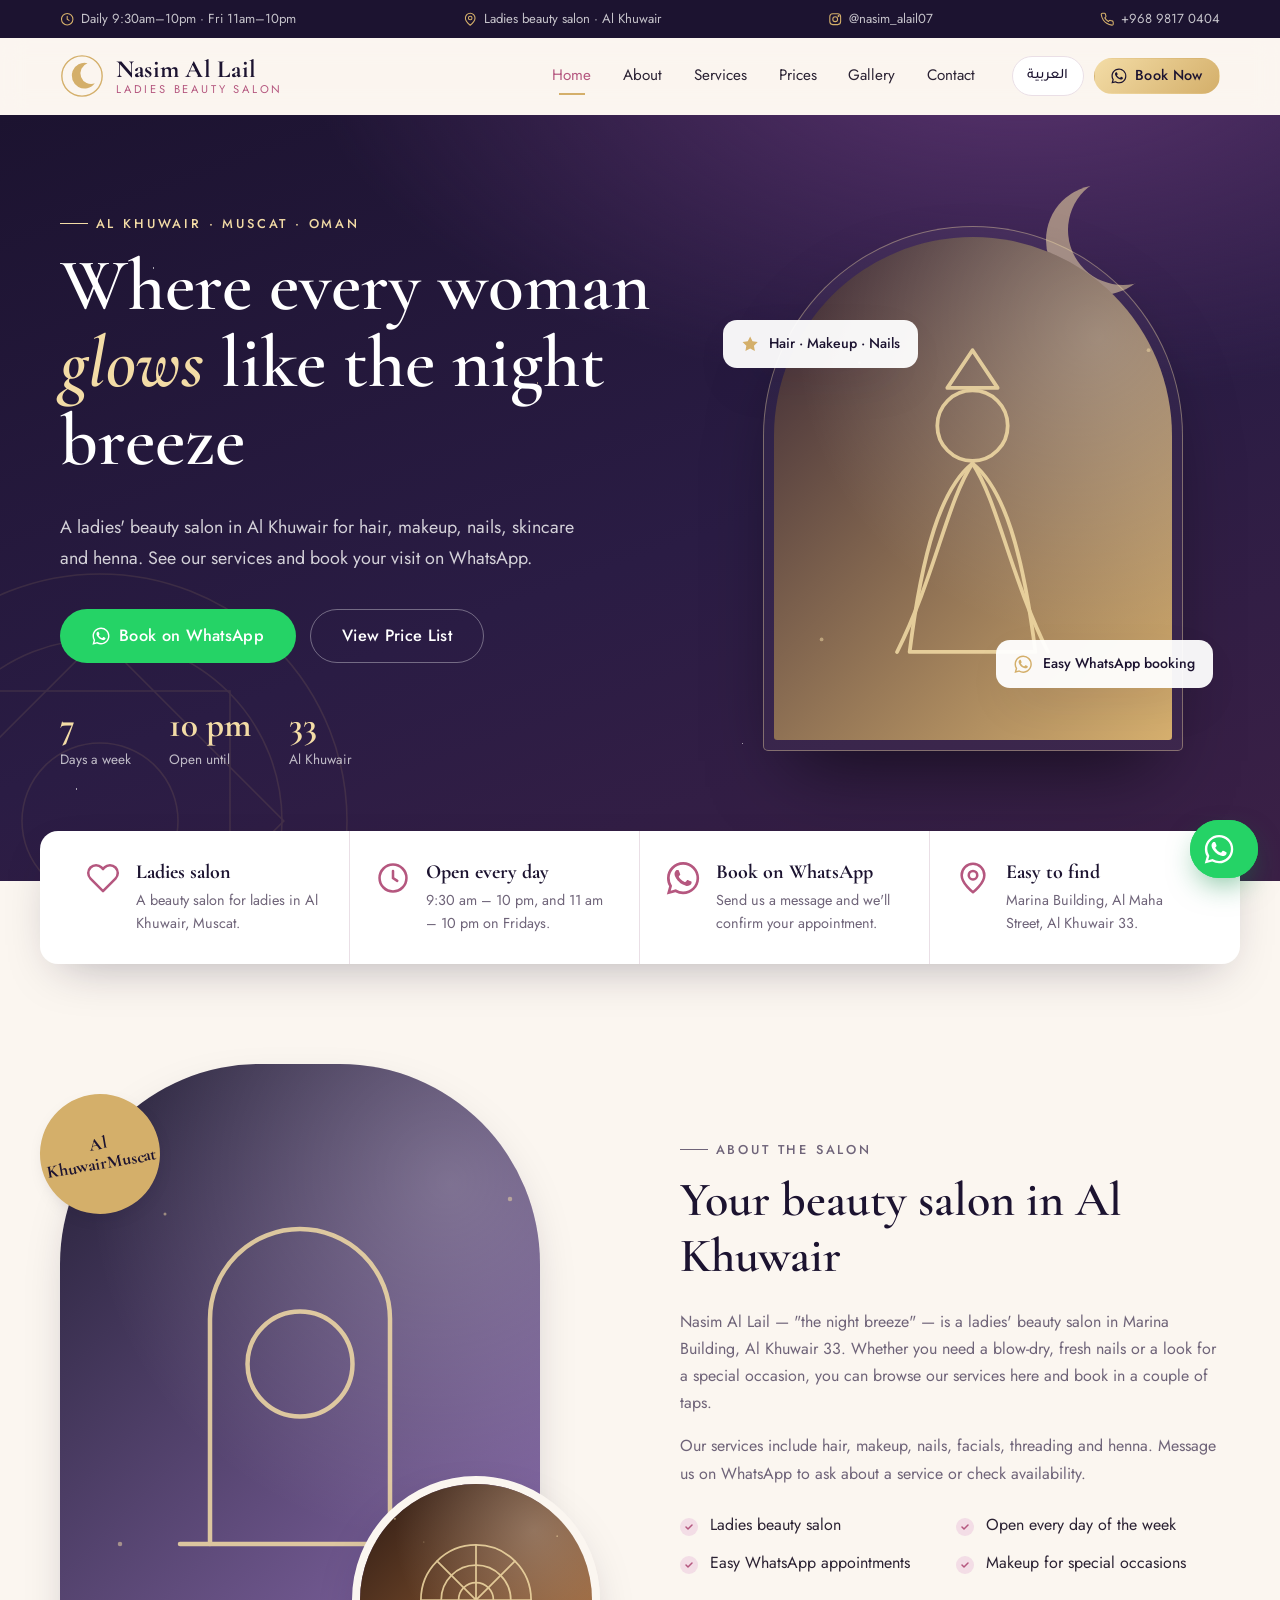
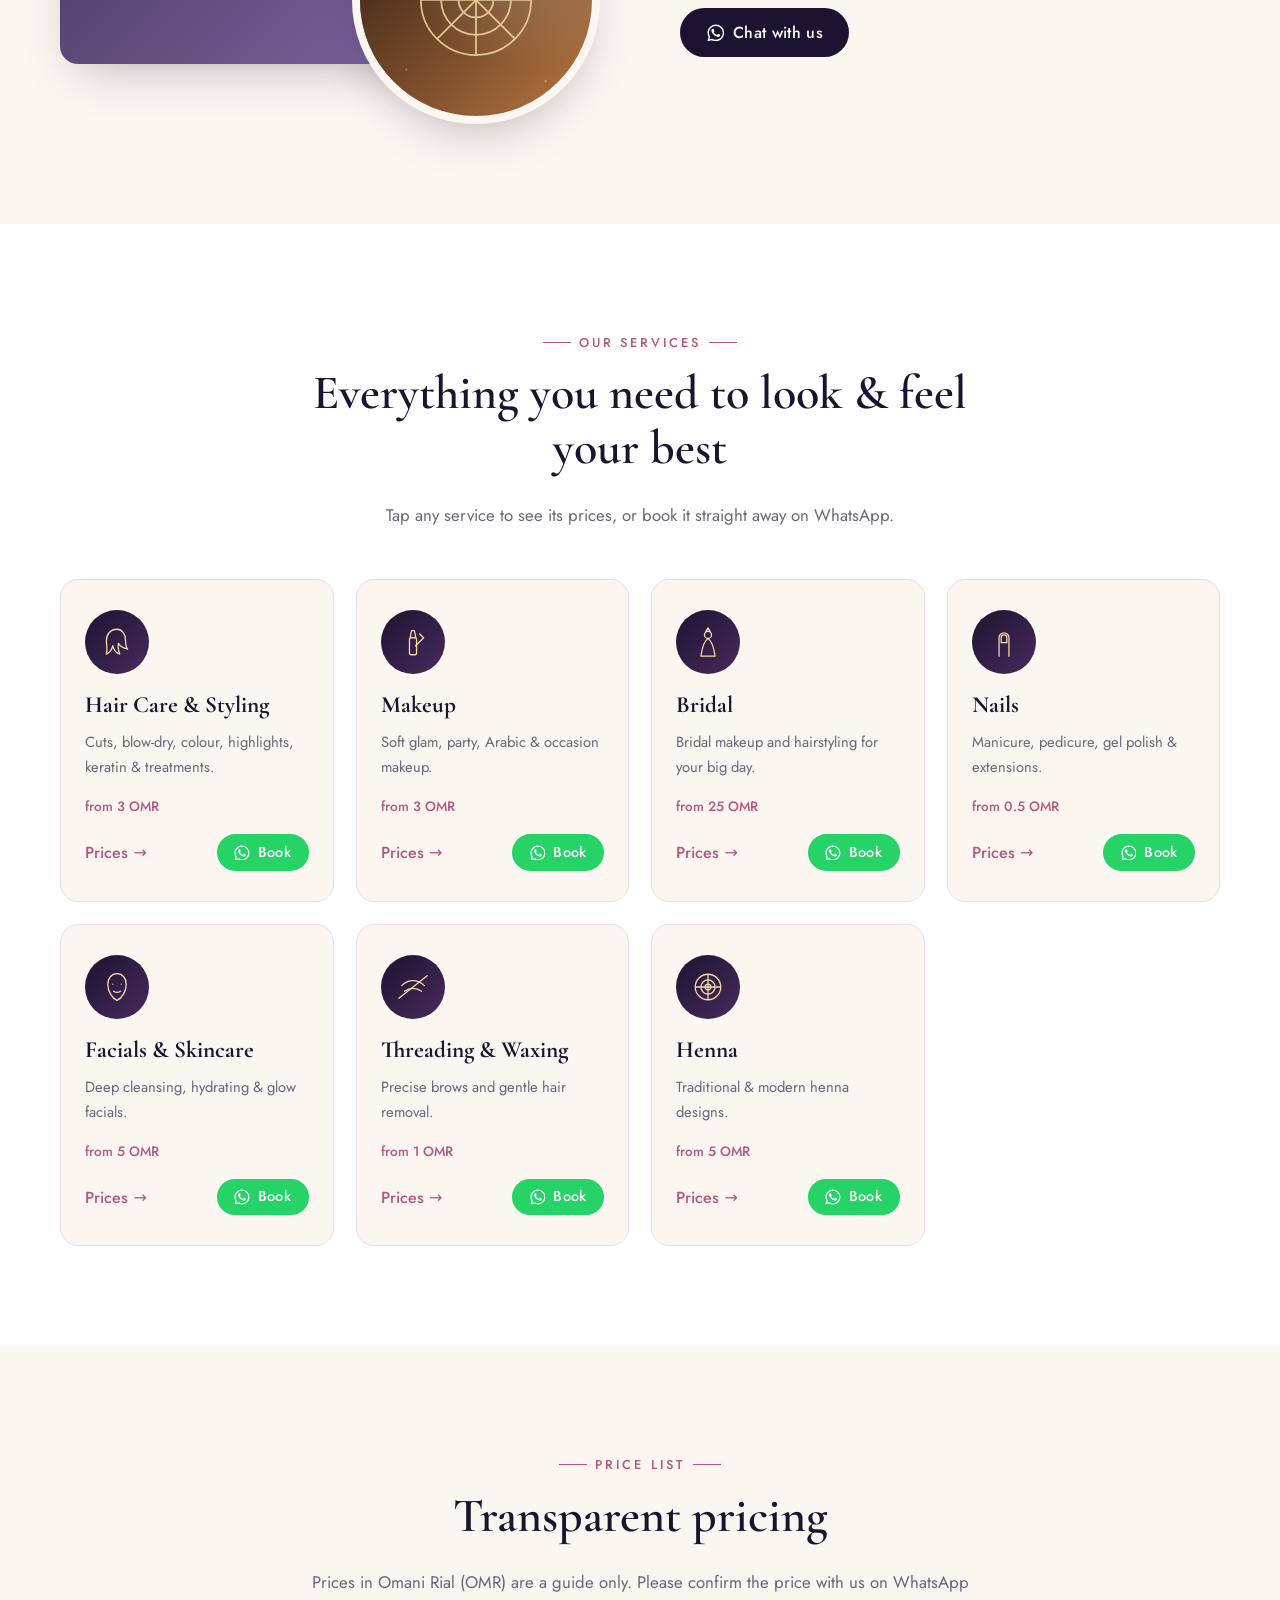
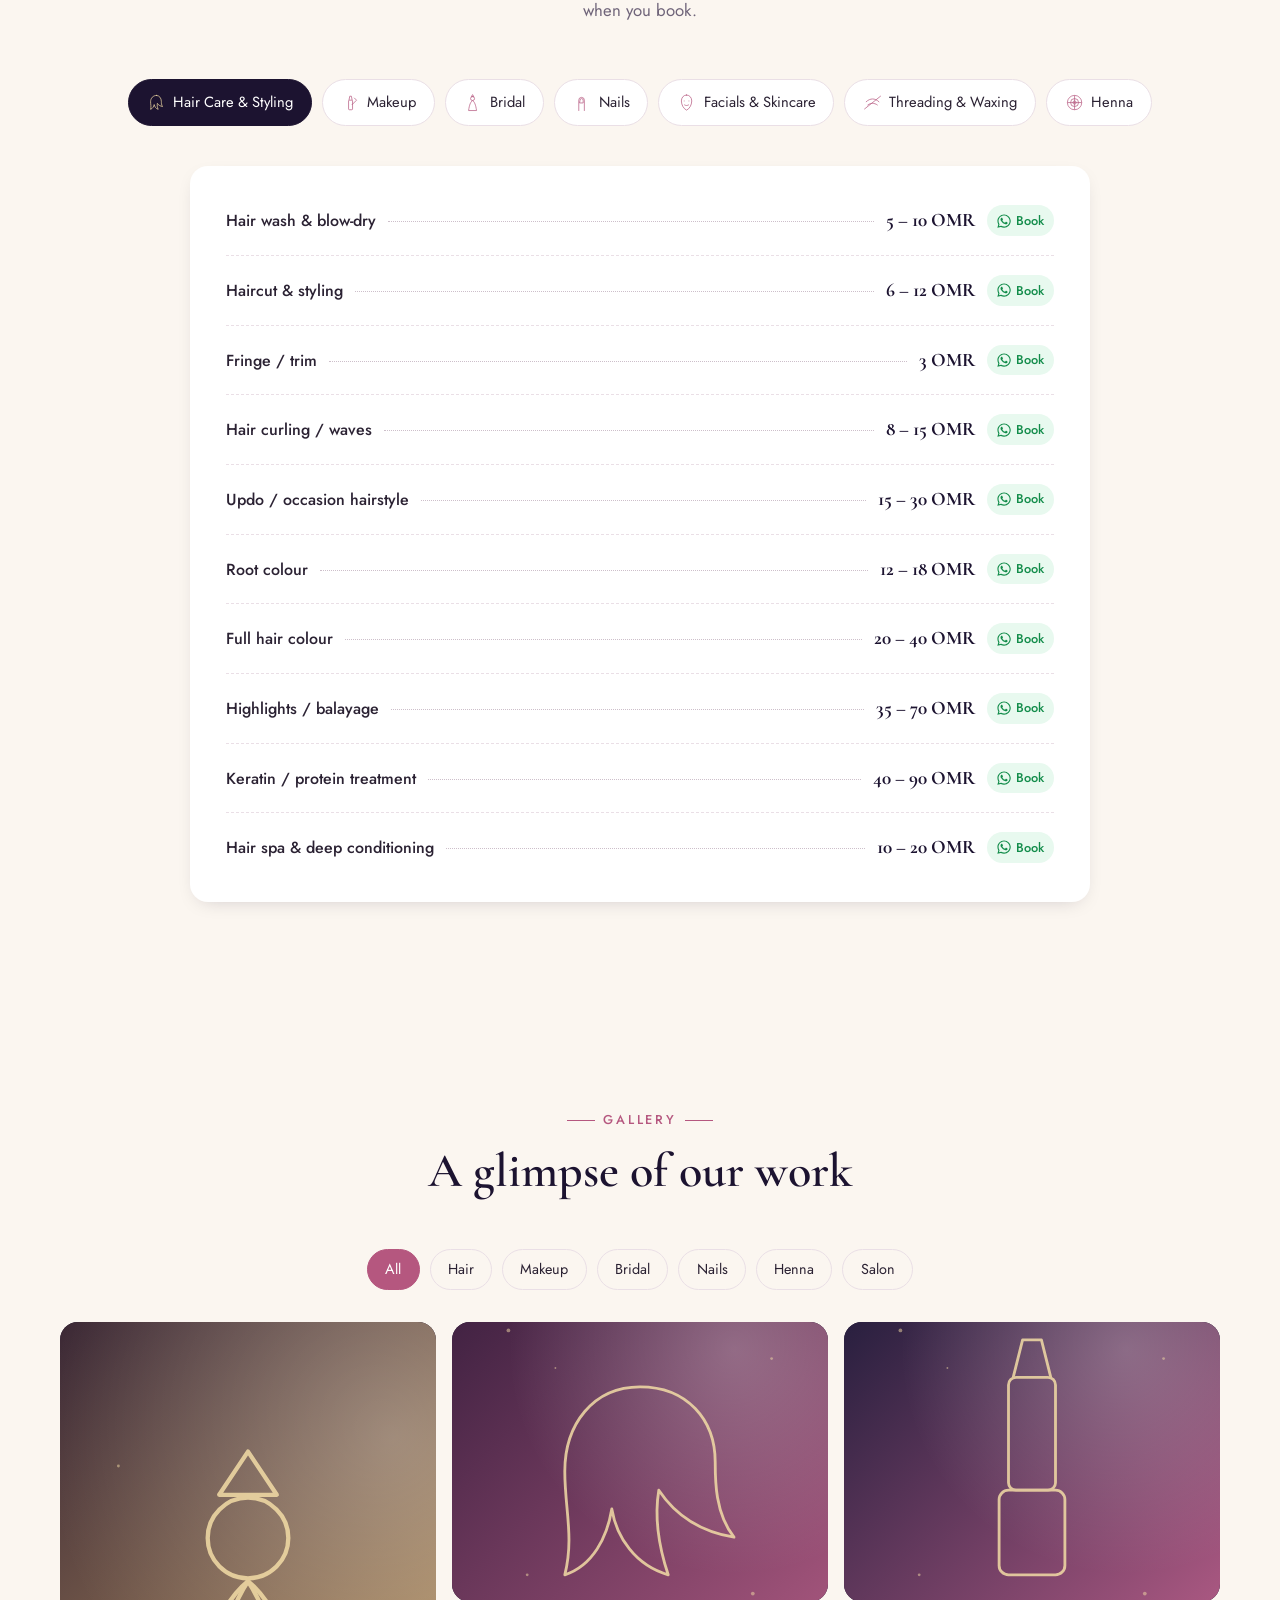
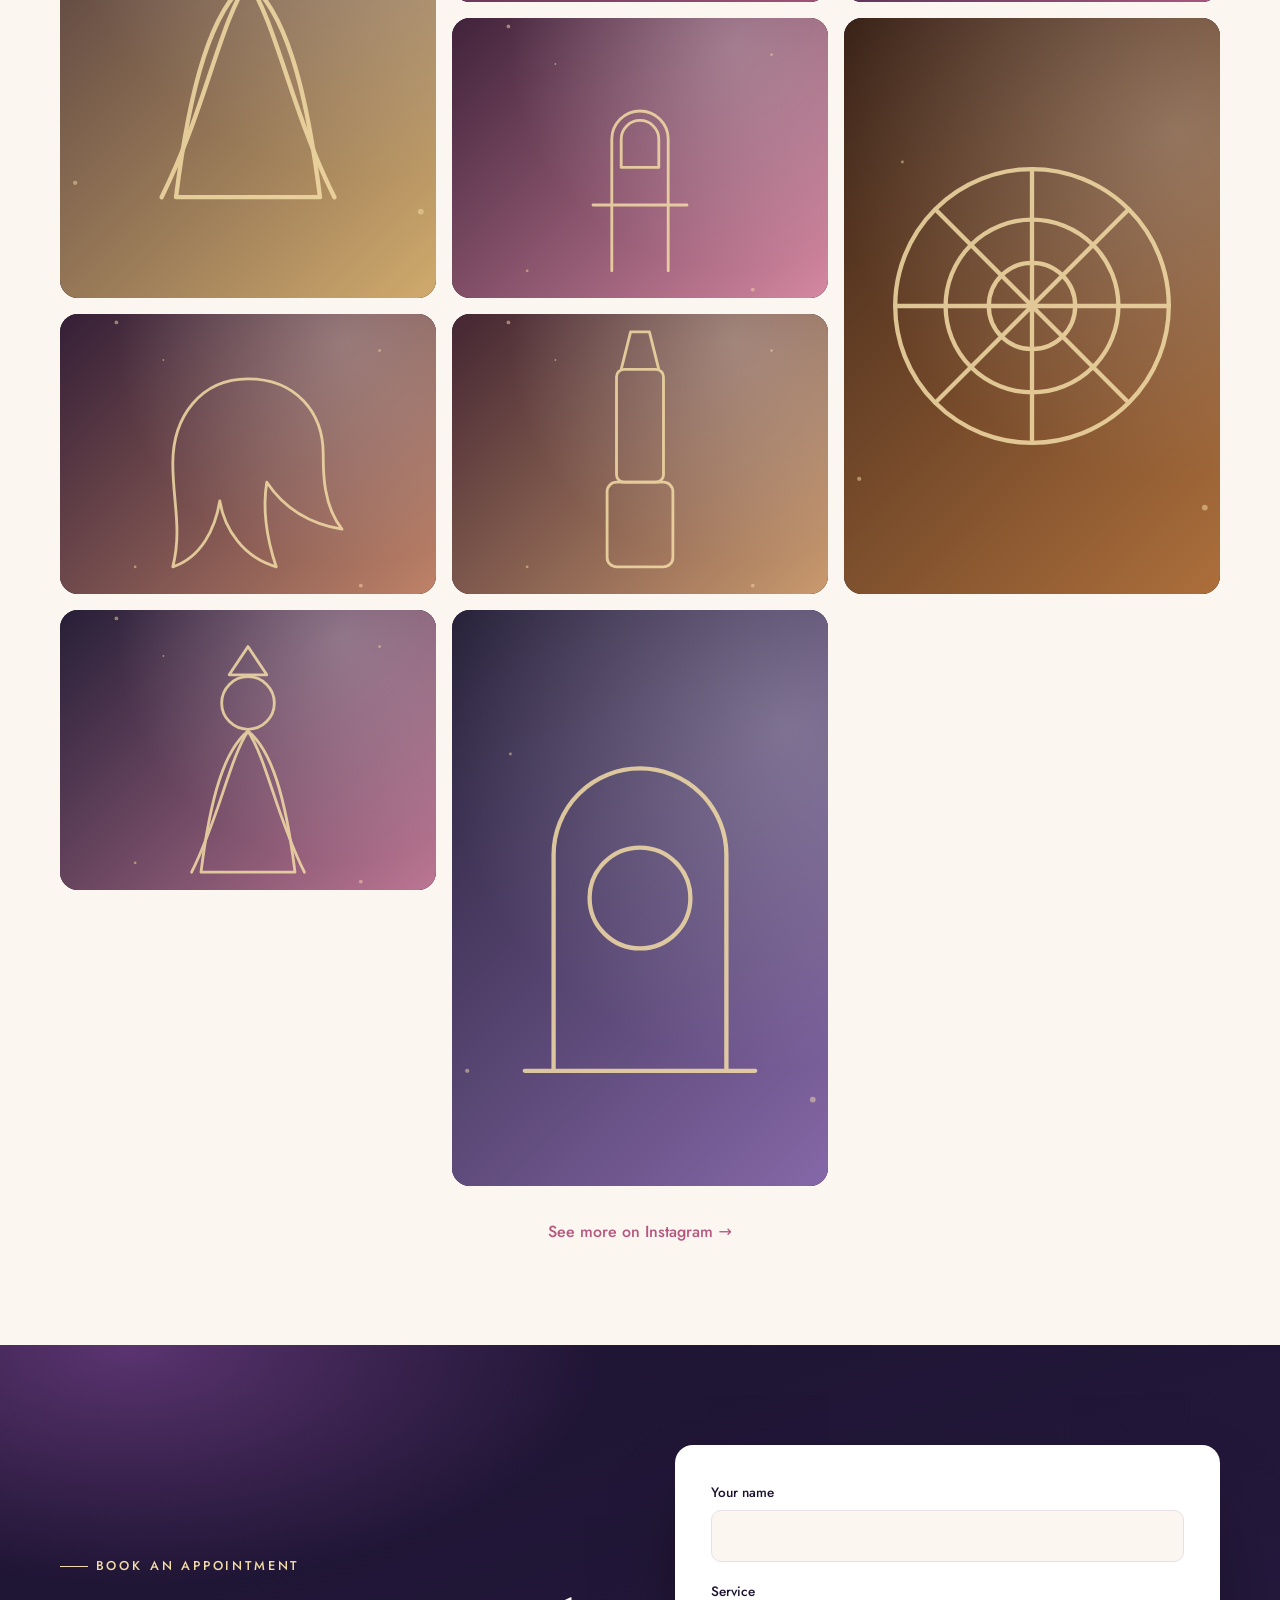
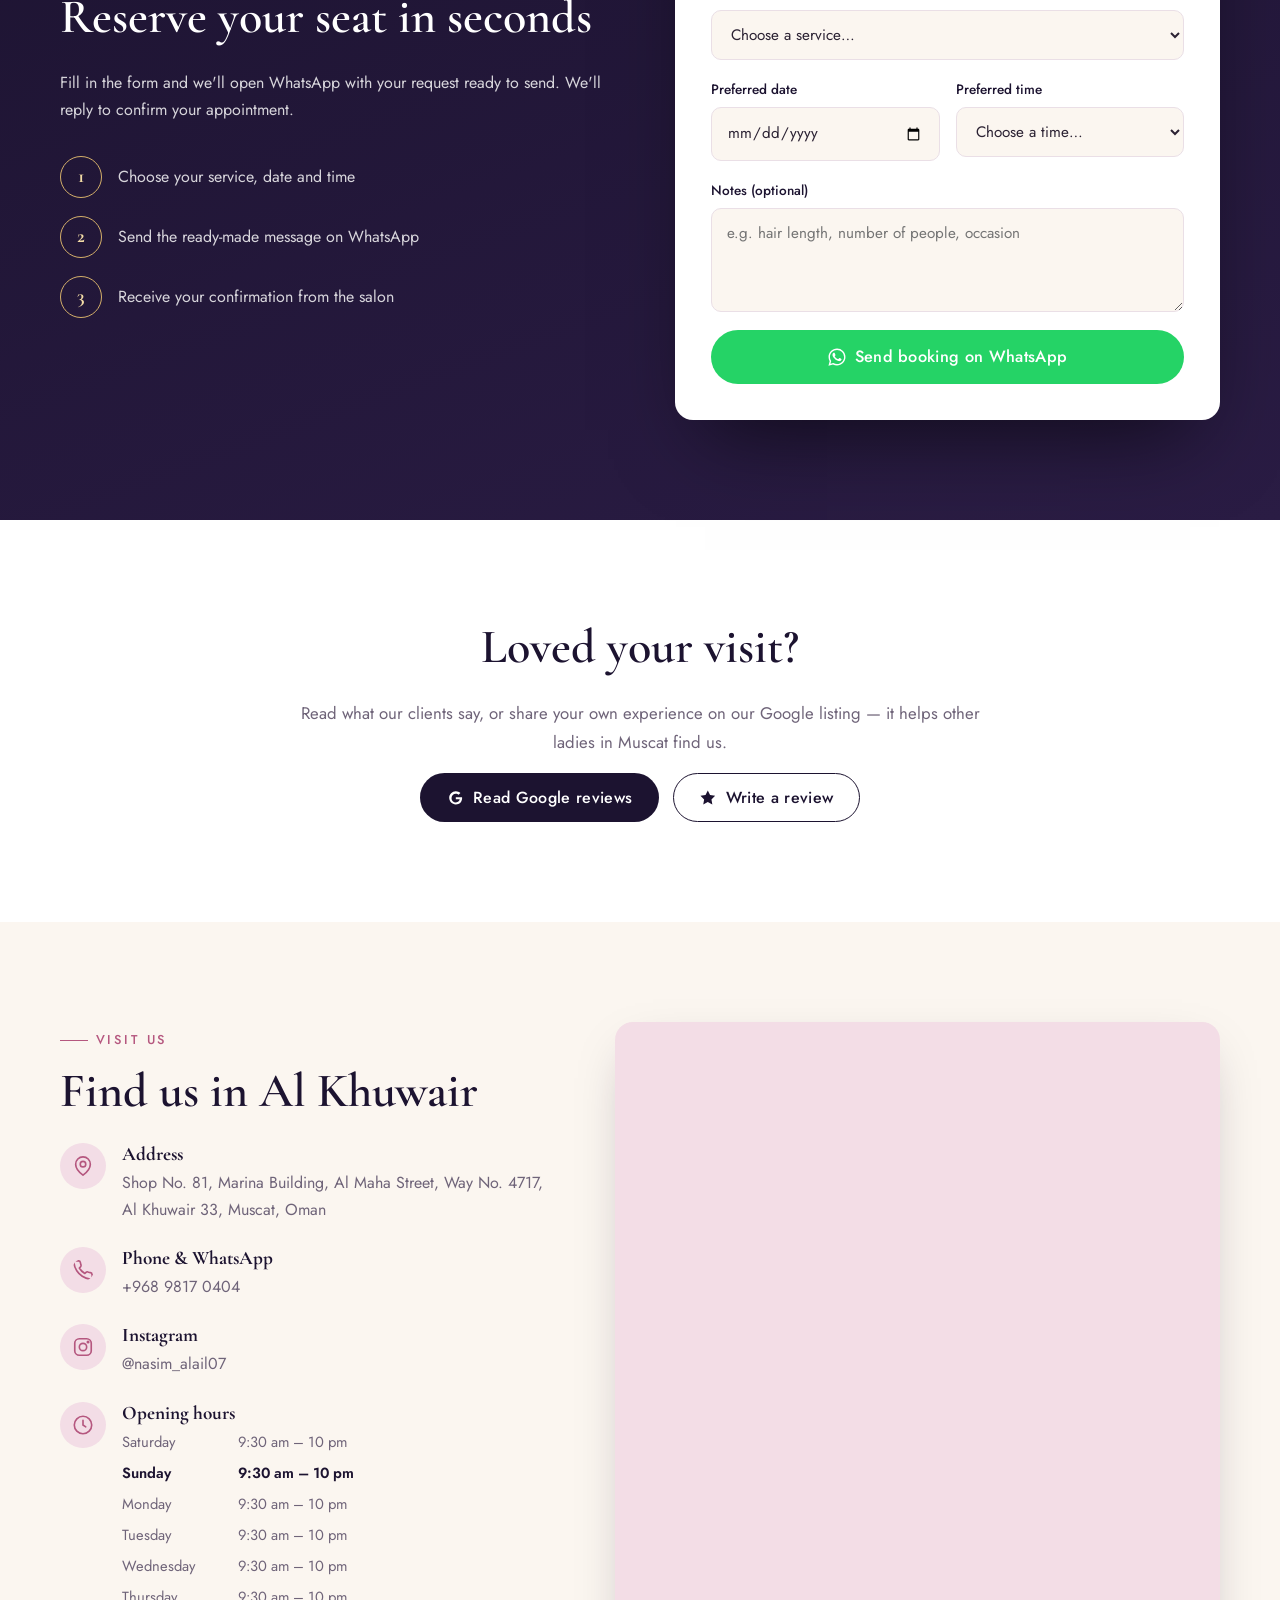
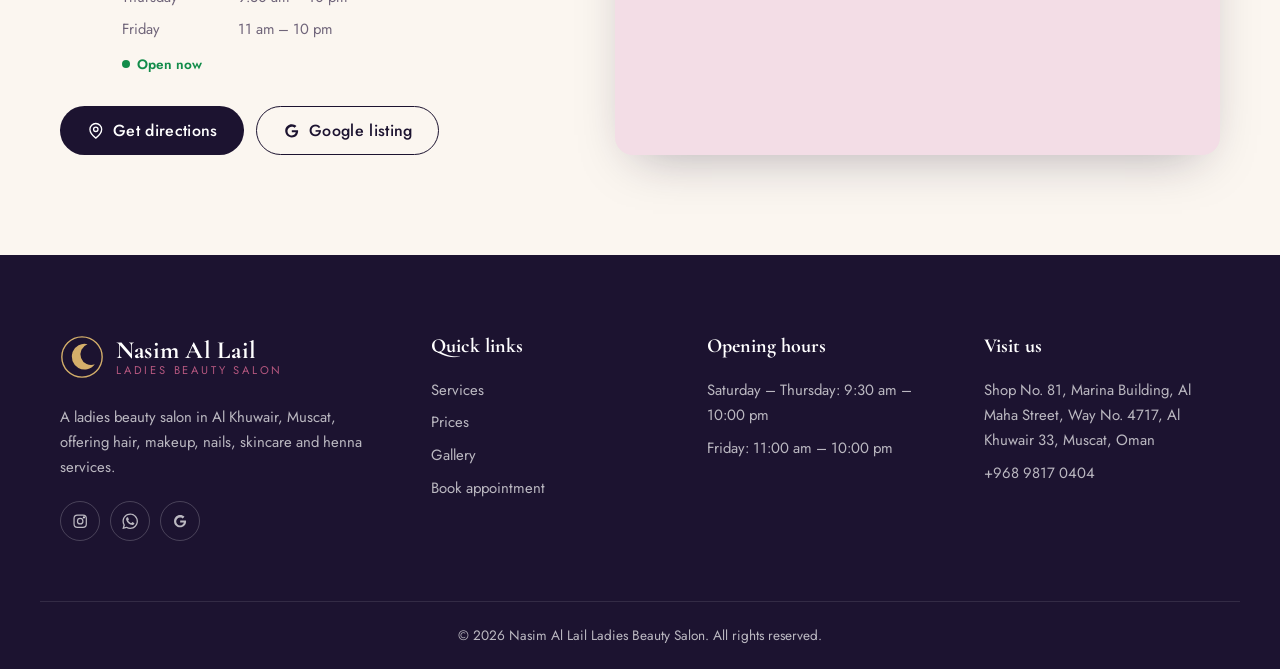
==== commit 8f347038: "Connect Instagram and Google Maps listing; make photos swappable - Instagram @nasim_alail07 in the t" ====
--- a/index.html
+++ b/index.html
@@ -23,7 +23,9 @@
     "address": { "@type": "PostalAddress", "streetAddress": "Shop No. 81, Marina Building, Al Maha Street, Way No. 4717", "addressLocality": "Al Khuwair 33, Muscat", "addressCountry": "OM" },
     "priceRange": "OMR",
     "openingHours": ["Sa-Th 09:30-22:00", "Fr 11:00-22:00"],
-    "telephone": "+96898170404"
+    "telephone": "+96898170404",
+    "hasMap": "https://maps.app.goo.gl/hpRAdn1WAW1pne8a7",
+    "sameAs": ["https://www.instagram.com/nasim_alail07/", "https://maps.app.goo.gl/hpRAdn1WAW1pne8a7"]
   }
   </script>
 </head>
@@ -34,6 +36,7 @@
     <div class="container topbar__inner">
       <span class="topbar__item"><svg class="i"><use href="#i-clock"/></svg> <span data-i18n="top.hours">Daily 9:30am–10pm · Fri 11am–10pm</span></span>
       <span class="topbar__item topbar__ladies"><svg class="i"><use href="#i-pin"/></svg> <span data-i18n="top.ladies">Ladies beauty salon · Al Khuwair</span></span>
+      <a class="topbar__item js-instagram" href="https://www.instagram.com/nasim_alail07/" target="_blank" rel="noopener"><svg class="i"><use href="#i-instagram"/></svg> <span dir="ltr">@nasim_alail07</span></a>
       <a class="topbar__item js-phone-link" href="tel:+96898170404"><svg class="i"><use href="#i-phone"/></svg> <span class="js-phone" dir="ltr">+968 9817 0404</span></a>
     </div>
   </div>
@@ -99,7 +102,7 @@
         </div>
         <div class="hero__visual reveal" aria-hidden="true">
           <div class="hero__arch">
-            <img src="images/gallery/bridal-1.svg" alt="">
+            <img class="js-photo" data-photo="hero" src="images/gallery/bridal-1.svg" alt="">
           </div>
           <div class="hero__card hero__card--a">
             <svg class="i"><use href="#i-star"/></svg>
@@ -127,8 +130,8 @@
     <section class="section about" id="about">
       <div class="container about__grid">
         <div class="about__media reveal">
-          <img class="about__img about__img--main" src="images/gallery/salon-1.svg" alt="" loading="lazy">
-          <img class="about__img about__img--sub" src="images/gallery/henna-1.svg" alt="" loading="lazy">
+          <img class="about__img about__img--main js-photo" data-photo="about" src="images/gallery/salon-1.svg" alt="" loading="lazy">
+          <img class="about__img about__img--sub js-photo" data-photo="aboutSmall" src="images/gallery/henna-1.svg" alt="" loading="lazy">
           <div class="about__stamp"><span data-i18n="about.stamp">Al Khuwair<br>Muscat</span></div>
         </div>
         <div class="about__content reveal">
@@ -184,8 +187,8 @@
         </header>
         <div class="filters" id="galleryFilters"><!-- rendered by JS --></div>
         <div class="gallery__grid" id="galleryGrid"><!-- rendered by JS --></div>
-        <p class="gallery__more js-instagram-wrap" hidden>
-          <a class="link-arrow js-instagram" href="#" target="_blank" rel="noopener" data-i18n="gallery.more">See more on Instagram</a>
+        <p class="gallery__more js-instagram-wrap">
+          <a class="link-arrow js-instagram" href="https://www.instagram.com/nasim_alail07/" target="_blank" rel="noopener" data-i18n="gallery.more">See more on Instagram</a>
         </p>
       </div>
     </section>
@@ -240,10 +243,10 @@
         <h2 class="section__title" data-i18n="rev.title">Loved your visit?</h2>
         <p class="section__sub" data-i18n="rev.sub">Read what our clients say, or share your own experience on our Google listing — it helps other ladies in Muscat find us.</p>
         <div class="reviews__ctas">
-          <a class="btn btn--primary js-google" href="https://www.google.com/maps/search/?api=1&amp;query=Nasim%20Al%20Lail%20Ladies%20Beauty%20Salon%2C%20Marina%20Building%2C%20Al%20Khuwair%2033%2C%20Muscat%2C%20Oman" target="_blank" rel="noopener">
+          <a class="btn btn--primary js-google" href="https://maps.app.goo.gl/hpRAdn1WAW1pne8a7" target="_blank" rel="noopener">
             <svg class="i"><use href="#i-google"/></svg> <span data-i18n="rev.read">Read Google reviews</span>
           </a>
-          <a class="btn btn--outline js-google-review" href="https://www.google.com/maps/search/?api=1&amp;query=Nasim%20Al%20Lail%20Ladies%20Beauty%20Salon%2C%20Marina%20Building%2C%20Al%20Khuwair%2033%2C%20Muscat%2C%20Oman" target="_blank" rel="noopener">
+          <a class="btn btn--outline js-google-review" href="https://maps.app.goo.gl/hpRAdn1WAW1pne8a7" target="_blank" rel="noopener">
             <svg class="i"><use href="#i-star"/></svg> <span data-i18n="rev.write">Write a review</span>
           </a>
         </div>
@@ -259,6 +262,7 @@
           <ul class="contact__list">
             <li><svg class="i"><use href="#i-pin"/></svg><div><h4 data-i18n="contact.addr">Address</h4><p class="js-address">Shop No. 81, Marina Building, Al Maha Street, Way No. 4717, Al Khuwair 33, Muscat, Oman</p></div></li>
             <li><svg class="i"><use href="#i-phone"/></svg><div><h4 data-i18n="contact.phone">Phone & WhatsApp</h4><p><a class="js-phone-link" href="tel:+96898170404"><span class="js-phone" dir="ltr">+968 9817 0404</span></a></p></div></li>
+            <li><svg class="i"><use href="#i-instagram"/></svg><div><h4 data-i18n="contact.ig">Instagram</h4><p><a class="js-instagram" href="https://www.instagram.com/nasim_alail07/" target="_blank" rel="noopener" dir="ltr">@nasim_alail07</a></p></div></li>
             <li><svg class="i"><use href="#i-clock"/></svg><div><h4 data-i18n="contact.hours">Opening hours</h4>
               <table class="hours" id="hoursTable"><tr><th>Saturday</th><td>9:30 am – 10 pm</td></tr><tr><th>Sunday</th><td>9:30 am – 10 pm</td></tr><tr><th>Monday</th><td>9:30 am – 10 pm</td></tr><tr><th>Tuesday</th><td>9:30 am – 10 pm</td></tr><tr><th>Wednesday</th><td>9:30 am – 10 pm</td></tr><tr><th>Thursday</th><td>9:30 am – 10 pm</td></tr><tr><th>Friday</th><td>11 am – 10 pm</td></tr></table>
               <p class="open-now" id="openNow"></p>
@@ -266,7 +270,7 @@
           </ul>
           <div class="contact__ctas">
             <a class="btn btn--primary js-directions" href="https://www.google.com/maps/dir/?api=1&amp;destination=Nasim%20Al%20Lail%20Ladies%20Beauty%20Salon%2C%20Marina%20Building%2C%20Al%20Khuwair%2033%2C%20Muscat%2C%20Oman" target="_blank" rel="noopener"><svg class="i"><use href="#i-pin"/></svg> <span data-i18n="contact.directions">Get directions</span></a>
-            <a class="btn btn--outline js-google" href="https://www.google.com/maps/search/?api=1&amp;query=Nasim%20Al%20Lail%20Ladies%20Beauty%20Salon%2C%20Marina%20Building%2C%20Al%20Khuwair%2033%2C%20Muscat%2C%20Oman" target="_blank" rel="noopener"><svg class="i"><use href="#i-google"/></svg> <span data-i18n="contact.listing">Google listing</span></a>
+            <a class="btn btn--outline js-google" href="https://maps.app.goo.gl/hpRAdn1WAW1pne8a7" target="_blank" rel="noopener"><svg class="i"><use href="#i-google"/></svg> <span data-i18n="contact.listing">Google listing</span></a>
           </div>
         </div>
         <div class="contact__map reveal">
@@ -289,9 +293,9 @@
         </a>
         <p class="footer__about" data-i18n="footer.about">A ladies beauty salon in Al Khuwair, Muscat, offering hair, makeup, nails, skincare and henna services.</p>
         <div class="socials">
-          <a class="js-instagram" href="#" target="_blank" rel="noopener" aria-label="Instagram" hidden><svg class="i"><use href="#i-instagram"/></svg></a>
+          <a class="js-instagram" href="https://www.instagram.com/nasim_alail07/" target="_blank" rel="noopener" aria-label="Instagram"><svg class="i"><use href="#i-instagram"/></svg></a>
           <a class="js-wa" data-wa-msg="general" href="https://wa.me/96898170404?text=Hello%20Nasim%20Al%20Lail%2C%20I%20would%20like%20to%20book%20an%20appointment." target="_blank" rel="noopener" aria-label="WhatsApp"><svg class="i"><use href="#i-whatsapp"/></svg></a>
-          <a class="js-google" href="https://www.google.com/maps/search/?api=1&amp;query=Nasim%20Al%20Lail%20Ladies%20Beauty%20Salon%2C%20Marina%20Building%2C%20Al%20Khuwair%2033%2C%20Muscat%2C%20Oman" target="_blank" rel="noopener" aria-label="Google"><svg class="i"><use href="#i-google"/></svg></a>
+          <a class="js-google" href="https://maps.app.goo.gl/hpRAdn1WAW1pne8a7" target="_blank" rel="noopener" aria-label="Google"><svg class="i"><use href="#i-google"/></svg></a>
         </div>
       </div>
       <div>
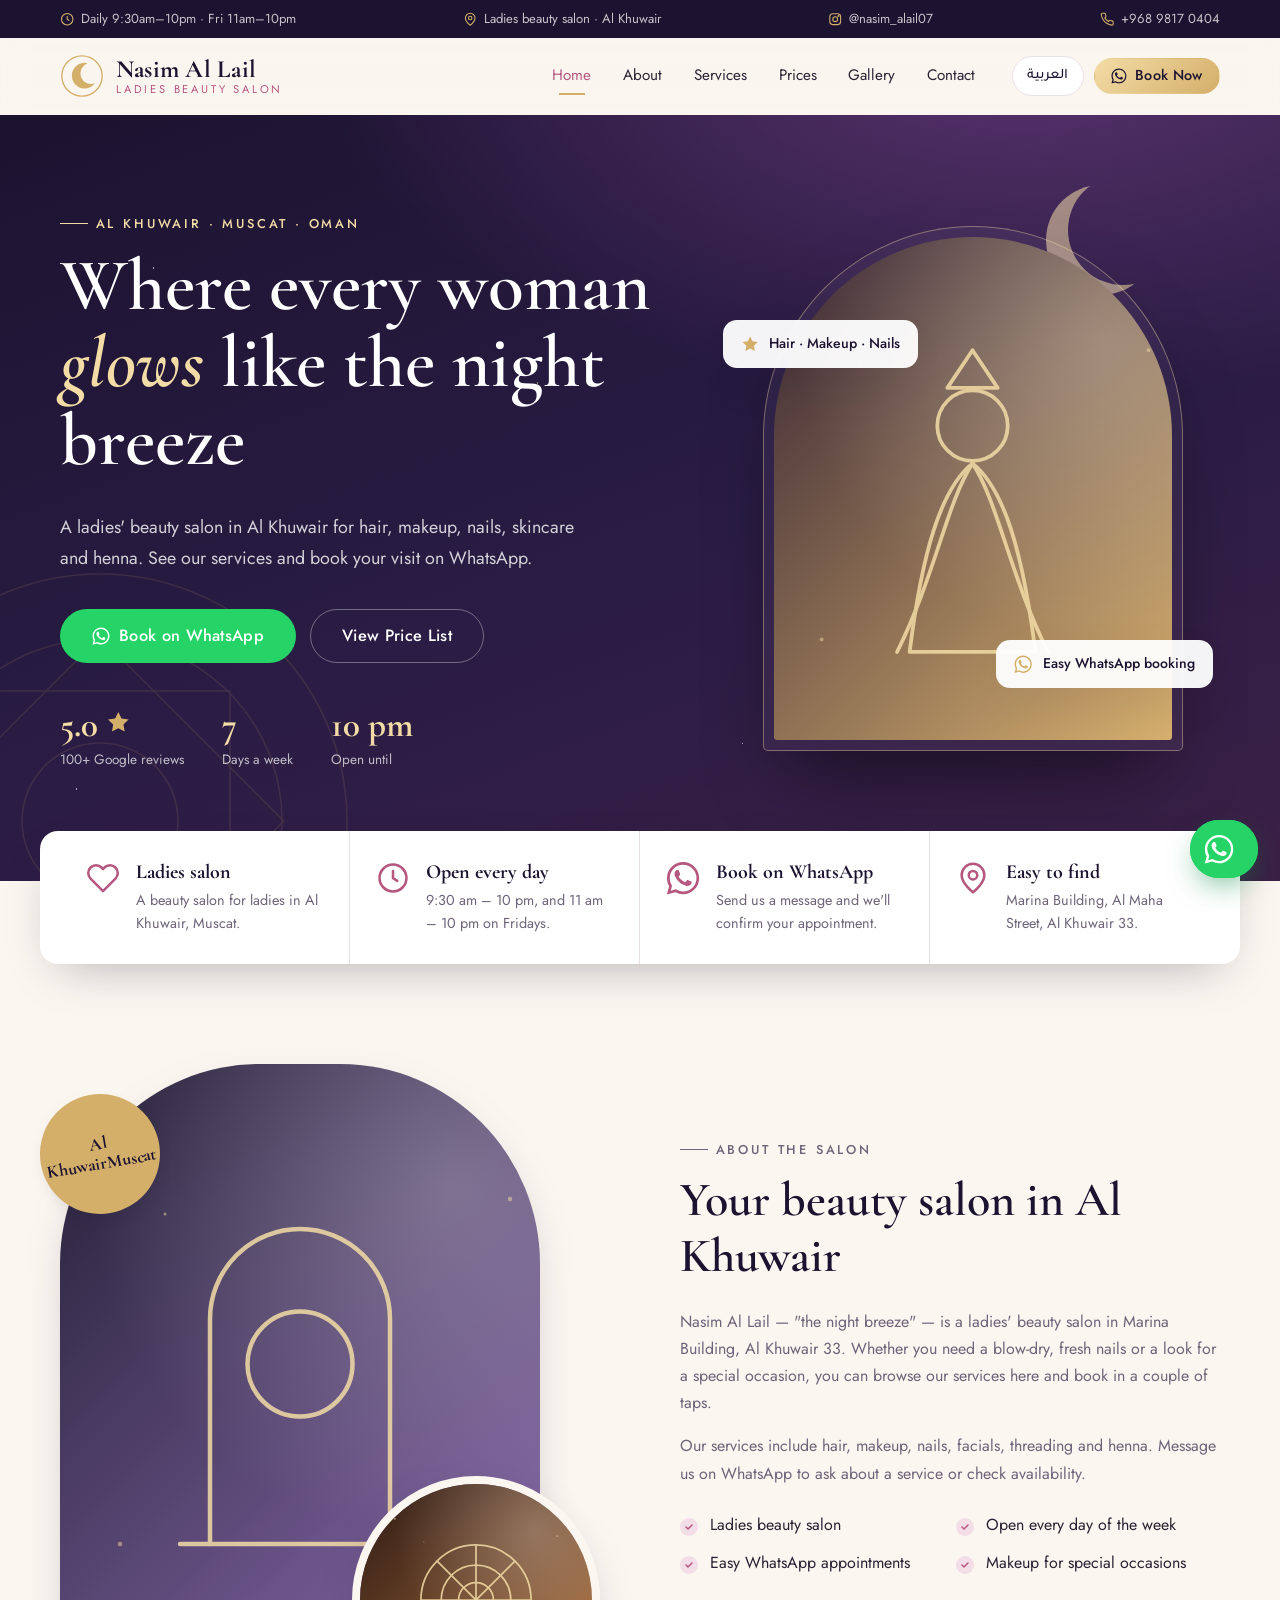
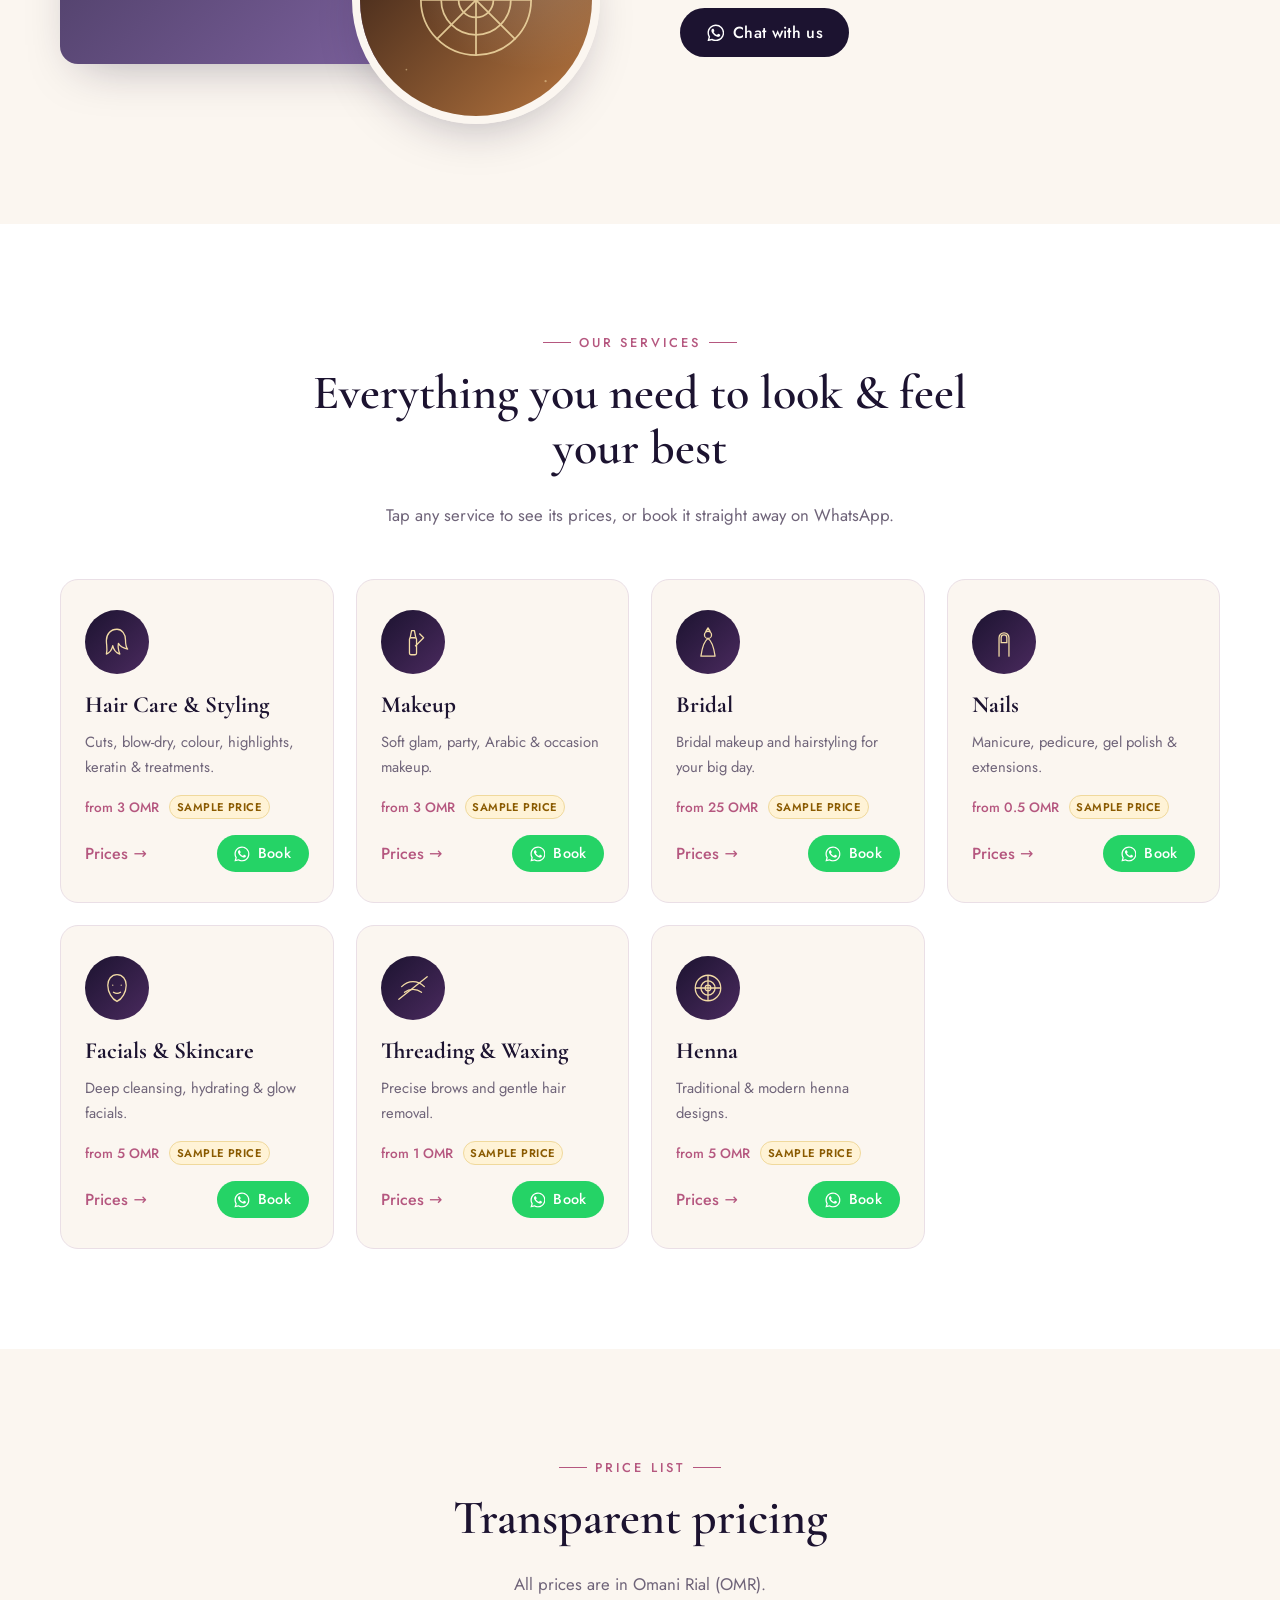
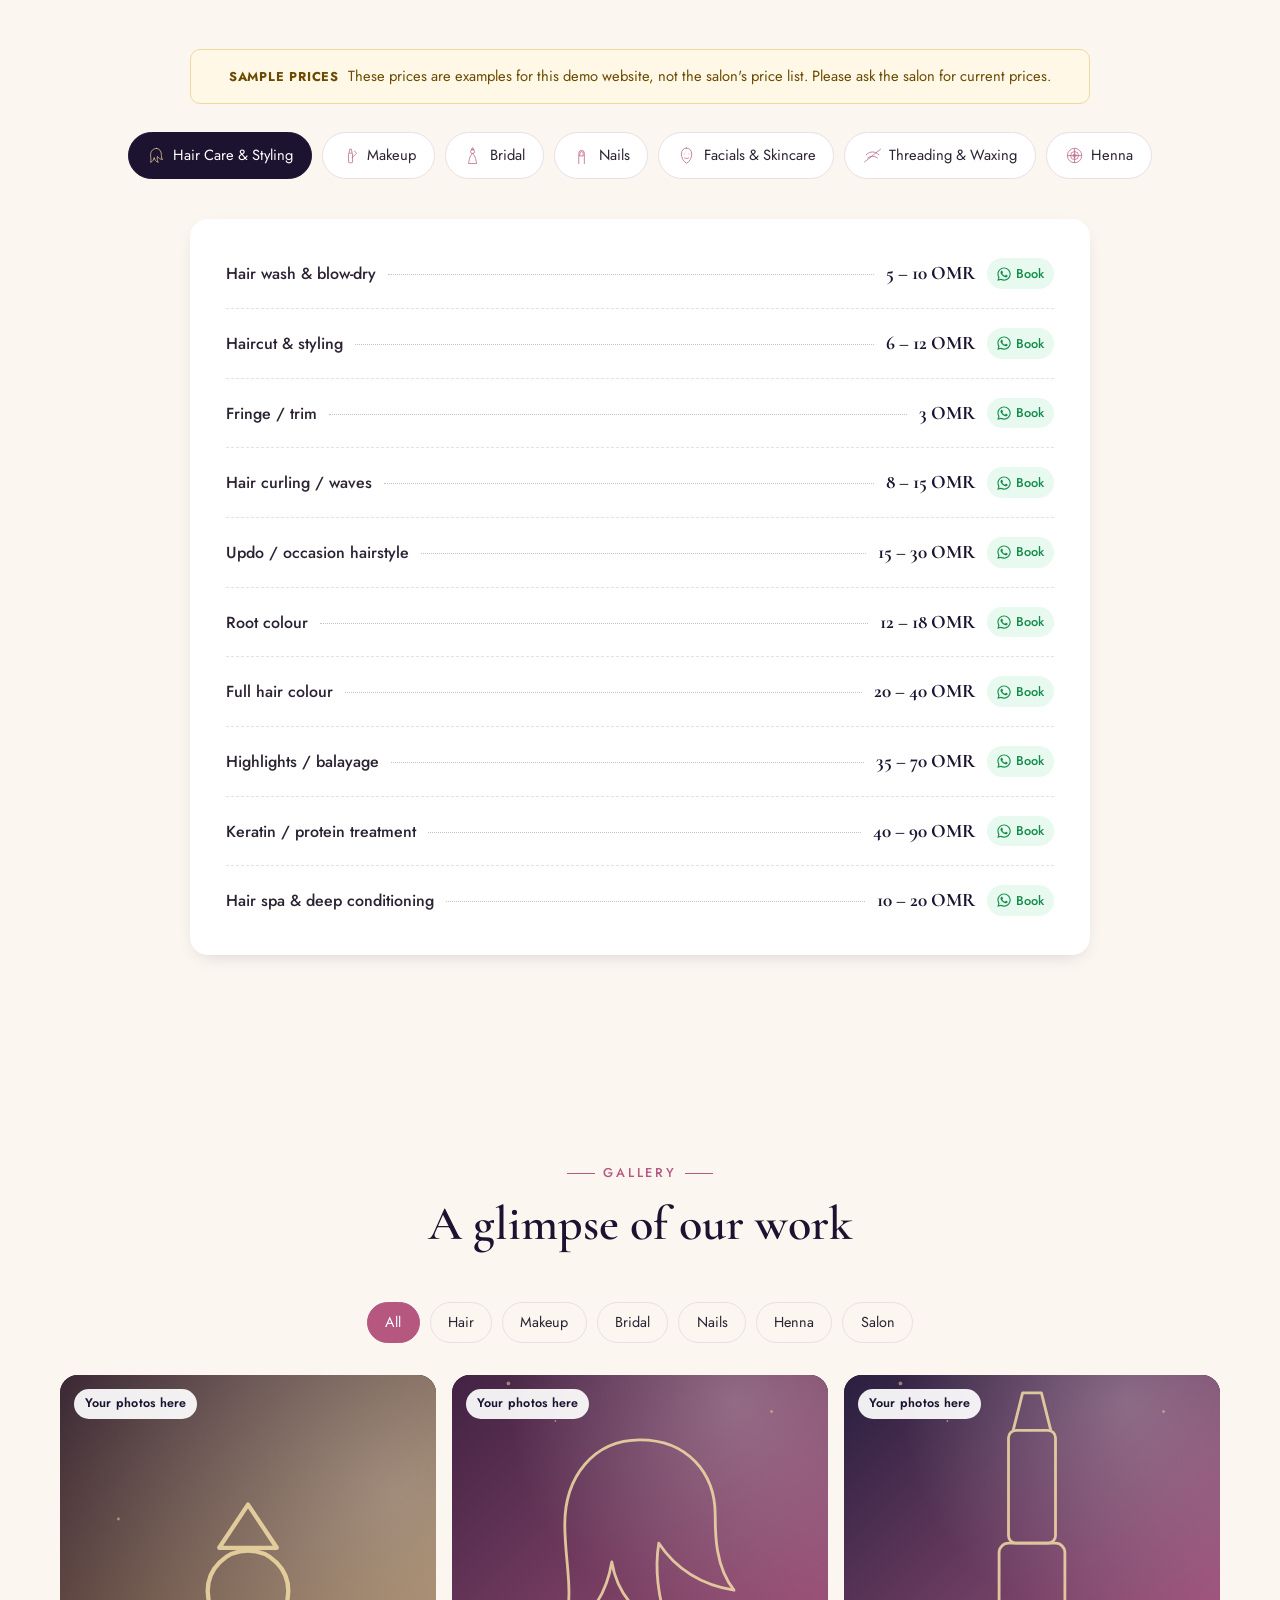
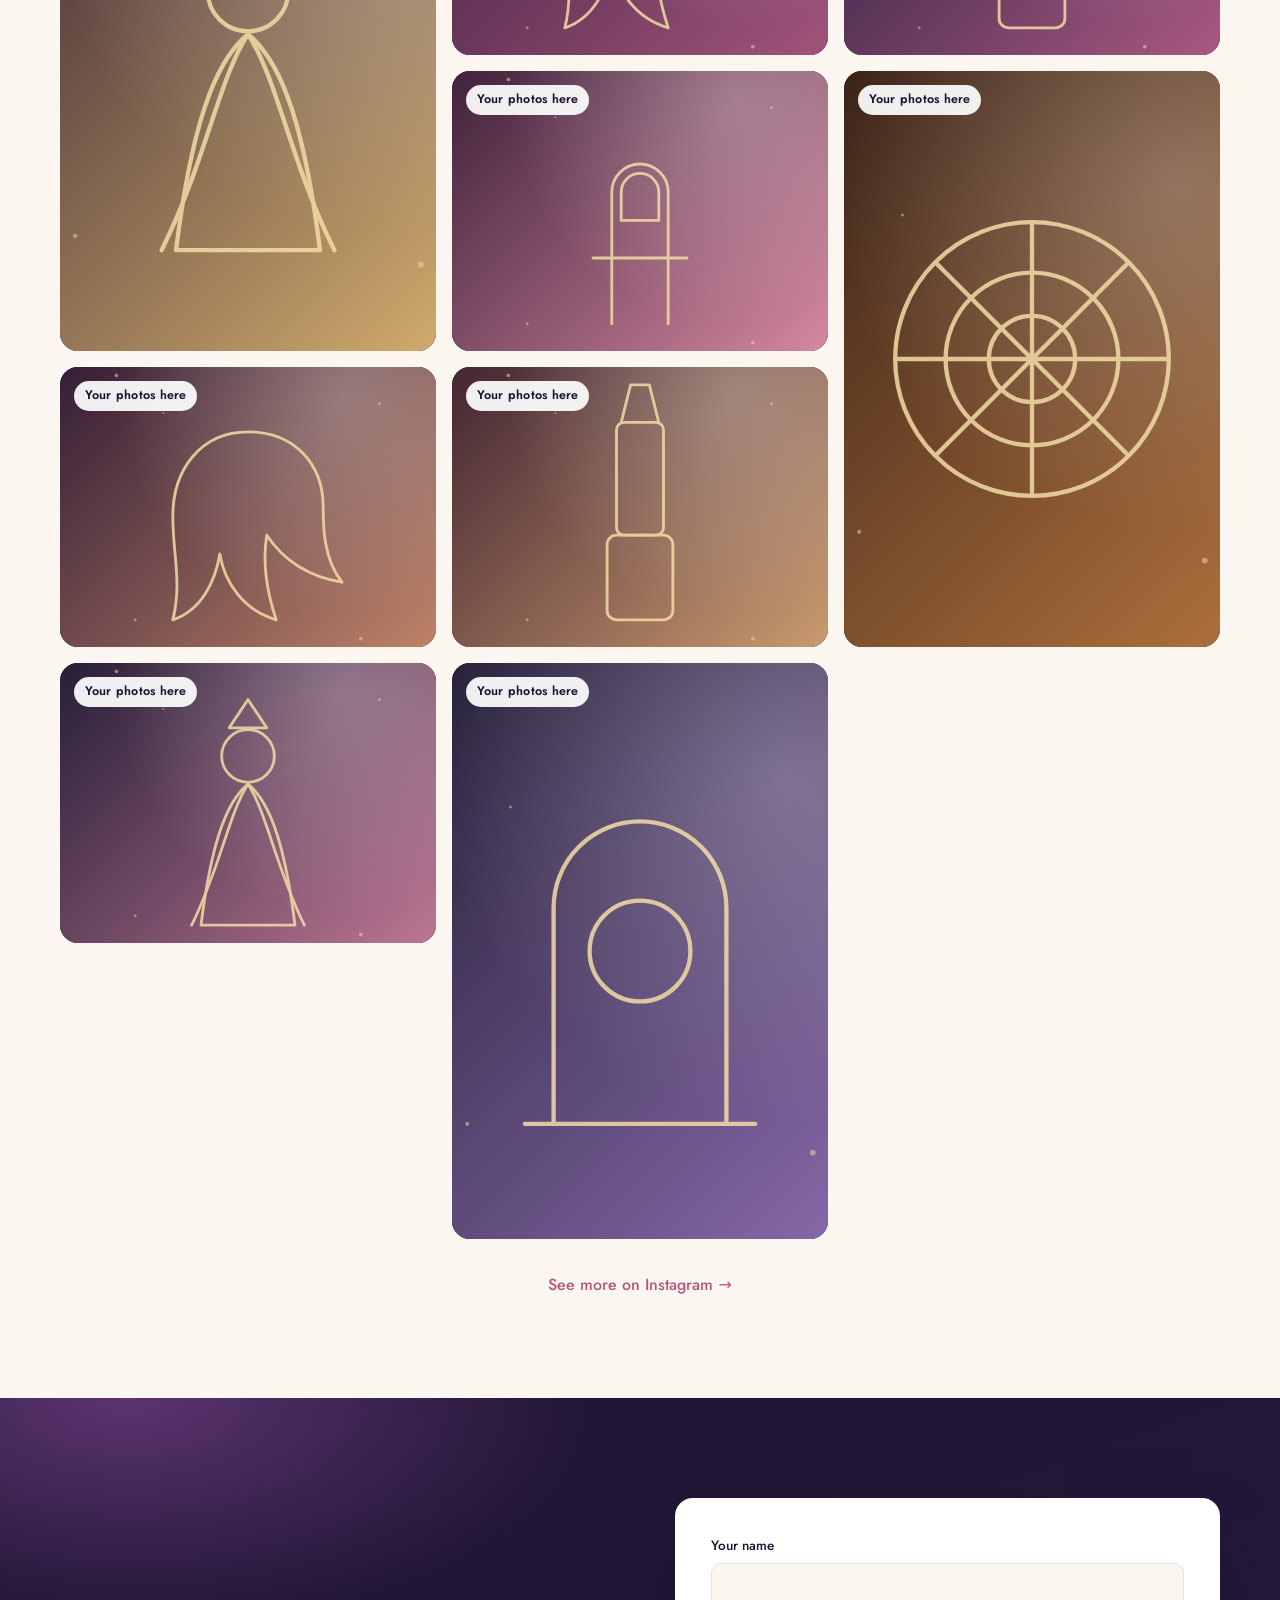
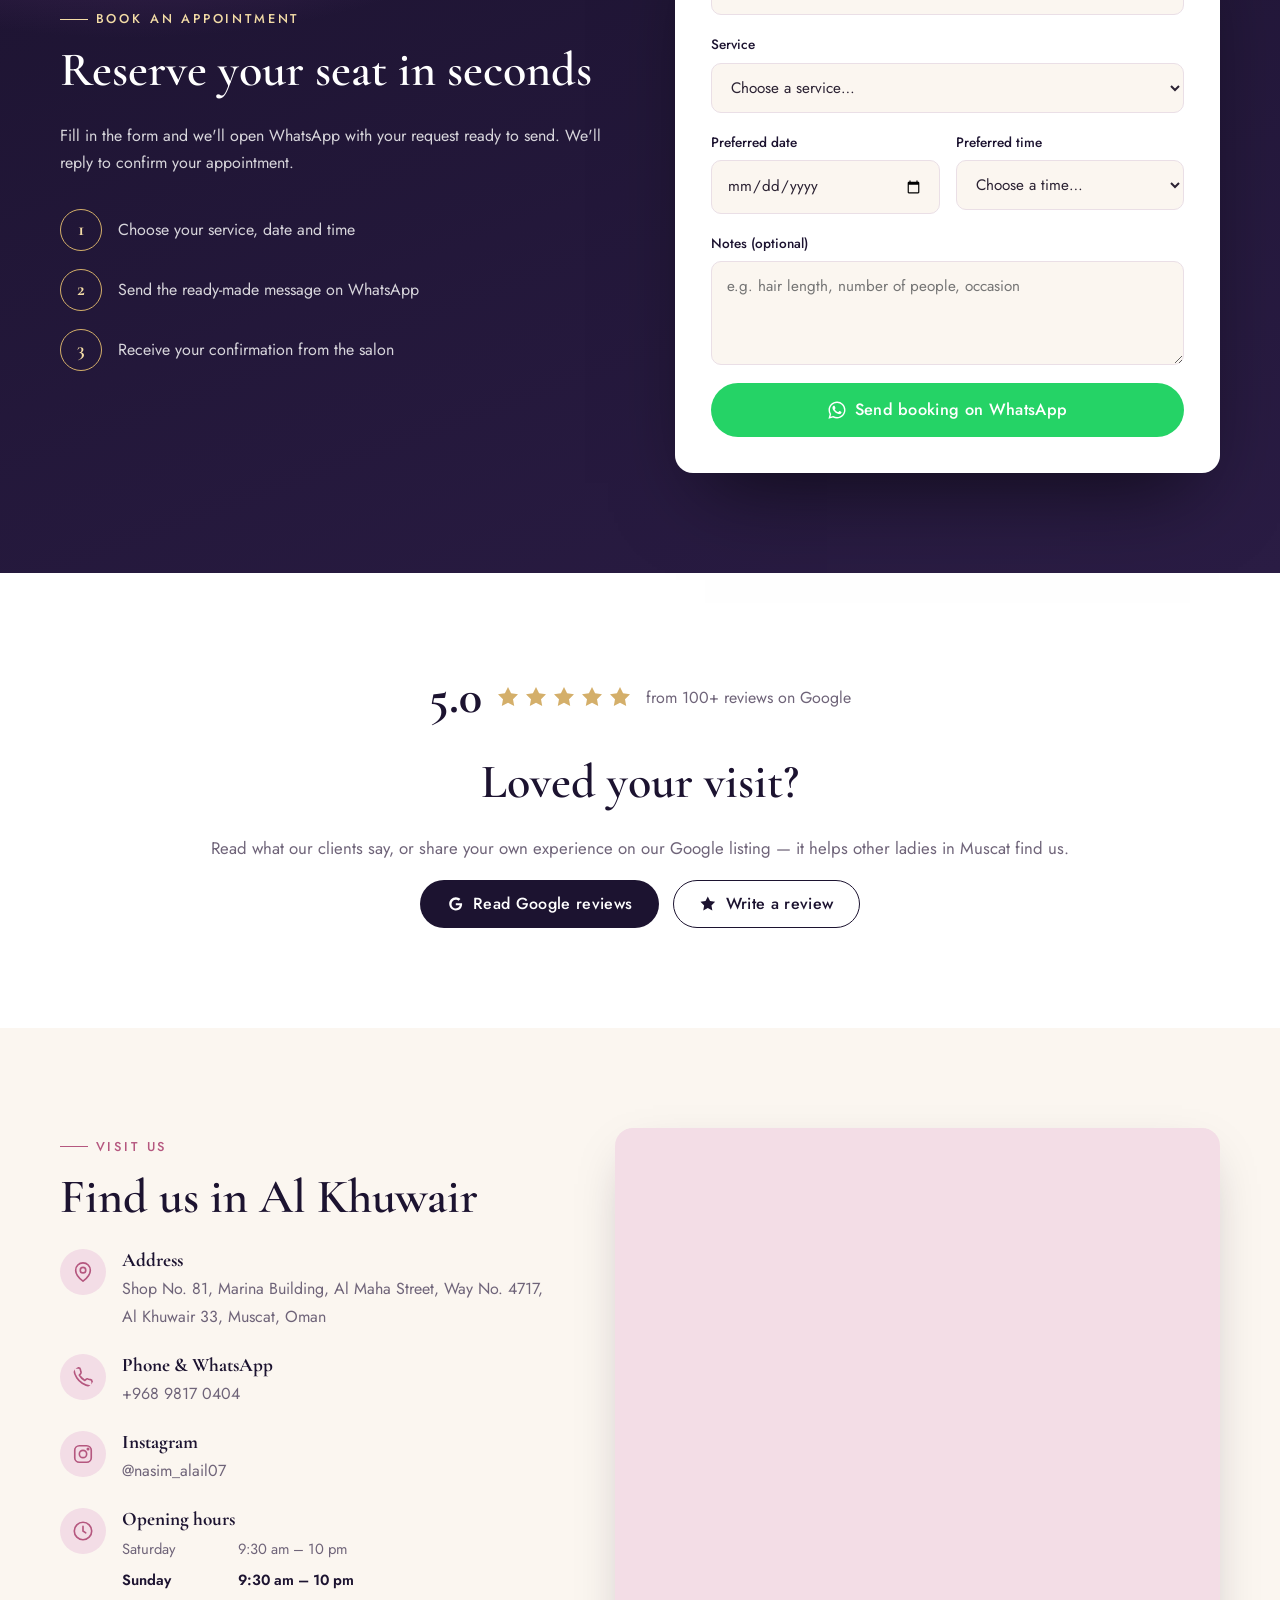
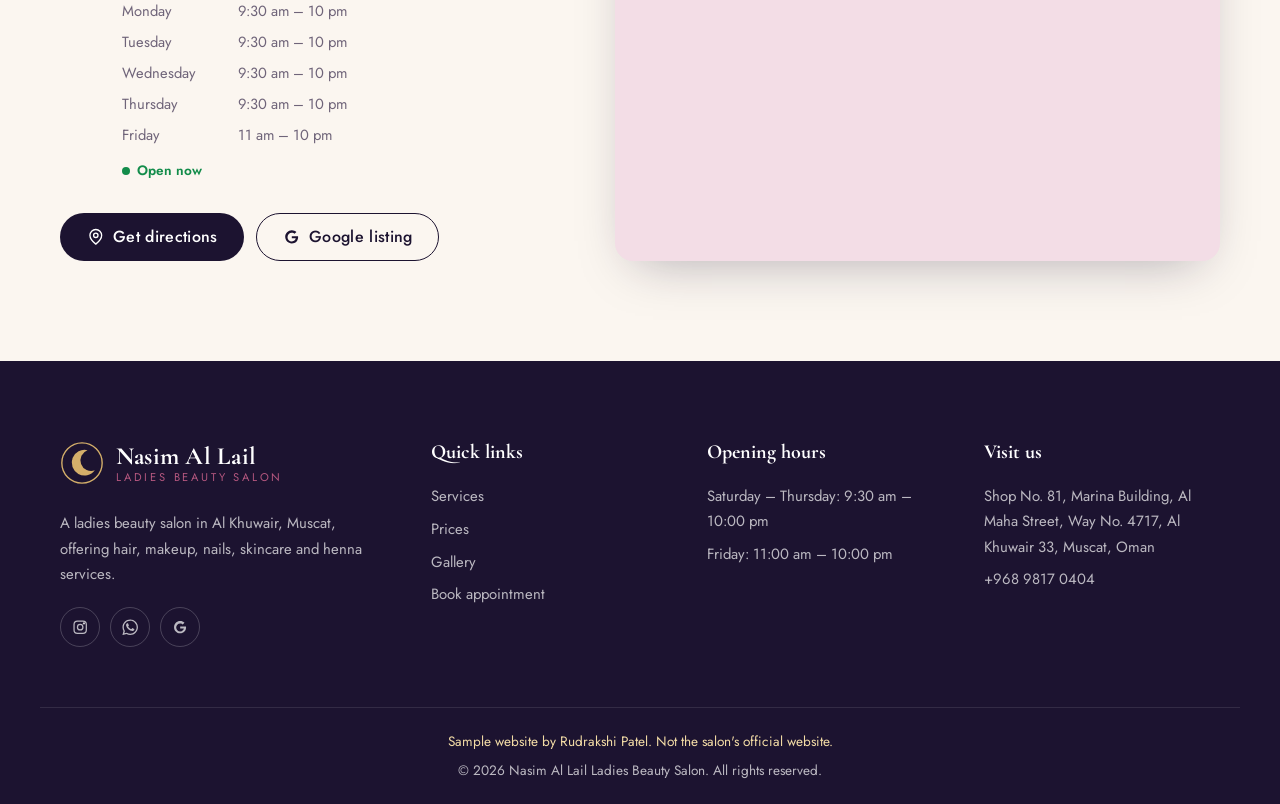
==== commit 12c173d9: "Mark site as demo, show Google rating, label sample prices and photos - Hero stat: 5.0 stars from 10" ====
--- a/index.html
+++ b/index.html
@@ -3,12 +3,15 @@
 <head>
   <meta charset="utf-8">
   <meta name="viewport" content="width=device-width, initial-scale=1">
+  <!-- Sample/demo website: keep it out of search results so it is not mistaken for the salon's official site. -->
+  <meta name="robots" content="noindex, nofollow">
   <title>Nasim Al Lail Ladies Beauty Salon | Muscat, Oman</title>
   <meta name="description" content="Nasim Al Lail Ladies Beauty Salon in Al Khuwair, Muscat, Oman. Hair, makeup, nails, facials and henna. Book on WhatsApp.">
   <meta name="theme-color" content="#1c1330">
   <meta property="og:title" content="Nasim Al Lail Ladies Beauty Salon — Muscat">
   <meta property="og:description" content="Ladies beauty salon in Al Khuwair, Muscat. Hair, makeup, nails & more. Book on WhatsApp.">
   <meta property="og:type" content="website">
+  <script>document.documentElement.classList.add("js");</script>
   <link rel="icon" href="images/favicon.svg" type="image/svg+xml">
   <link rel="preconnect" href="https://fonts.googleapis.com">
   <link rel="preconnect" href="https://fonts.gstatic.com" crossorigin>
@@ -95,9 +98,9 @@
             <a class="btn btn--ghost btn--lg" href="#prices" data-i18n="cta.viewPrices">View Price List</a>
           </div>
           <ul class="hero__badges">
+            <li><a class="js-google" href="https://maps.app.goo.gl/hpRAdn1WAW1pne8a7" target="_blank" rel="noopener"><strong><span data-i18n="hero.b3n">5.0</span> <svg class="i hero__star"><use href="#i-star"/></svg></strong><span data-i18n="hero.b3">100+ Google reviews</span></a></li>
             <li><strong data-i18n="hero.b1n">7</strong><span data-i18n="hero.b1">Days a week</span></li>
             <li><strong data-i18n="hero.b2n">10 pm</strong><span data-i18n="hero.b2">Open until</span></li>
-            <li><strong data-i18n="hero.b3n">33</strong><span data-i18n="hero.b3">Al Khuwair</span></li>
           </ul>
         </div>
         <div class="hero__visual reveal" aria-hidden="true">
@@ -160,7 +163,7 @@
           <h2 class="section__title" data-i18n="services.title">Everything you need to look & feel your best</h2>
           <p class="section__sub" data-i18n="services.sub">Tap any service to see its prices, or book it straight away on WhatsApp.</p>
         </header>
-        <div class="services__grid" id="servicesGrid"><!-- rendered by JS --></div>
+        <div class="services__grid" id="servicesGrid"><!-- prerender:services --><article class="service-card reveal"><div class="service-card__icon"><svg><use href="#s-hair"/></svg></div><h3>Hair Care &amp; Styling</h3><p>Cuts, blow-dry, colour, highlights, keratin &amp; treatments.</p><div class="service-card__meta"><span>from 3 OMR</span><span class="sample-tag">Sample price</span></div><div class="service-card__actions"><a href="#prices" class="link-arrow" data-tab="hair">Prices</a><a class="btn btn--sm btn--whatsapp" target="_blank" rel="noopener" href="https://wa.me/96898170404?text=Hello%20Nasim%20Al%20Lail%2C%20I%20would%20like%20to%20book%3A%20Hair%20Care%20%26%20Styling."><svg class="i"><use href="#i-whatsapp"/></svg> Book</a></div></article><article class="service-card reveal"><div class="service-card__icon"><svg><use href="#s-makeup"/></svg></div><h3>Makeup</h3><p>Soft glam, party, Arabic &amp; occasion makeup.</p><div class="service-card__meta"><span>from 3 OMR</span><span class="sample-tag">Sample price</span></div><div class="service-card__actions"><a href="#prices" class="link-arrow" data-tab="makeup">Prices</a><a class="btn btn--sm btn--whatsapp" target="_blank" rel="noopener" href="https://wa.me/96898170404?text=Hello%20Nasim%20Al%20Lail%2C%20I%20would%20like%20to%20book%3A%20Makeup."><svg class="i"><use href="#i-whatsapp"/></svg> Book</a></div></article><article class="service-card reveal"><div class="service-card__icon"><svg><use href="#s-bridal"/></svg></div><h3>Bridal</h3><p>Bridal makeup and hairstyling for your big day.</p><div class="service-card__meta"><span>from 25 OMR</span><span class="sample-tag">Sample price</span></div><div class="service-card__actions"><a href="#prices" class="link-arrow" data-tab="bridal">Prices</a><a class="btn btn--sm btn--whatsapp" target="_blank" rel="noopener" href="https://wa.me/96898170404?text=Hello%20Nasim%20Al%20Lail%2C%20I%20would%20like%20to%20book%3A%20Bridal."><svg class="i"><use href="#i-whatsapp"/></svg> Book</a></div></article><article class="service-card reveal"><div class="service-card__icon"><svg><use href="#s-nails"/></svg></div><h3>Nails</h3><p>Manicure, pedicure, gel polish &amp; extensions.</p><div class="service-card__meta"><span>from 0.5 OMR</span><span class="sample-tag">Sample price</span></div><div class="service-card__actions"><a href="#prices" class="link-arrow" data-tab="nails">Prices</a><a class="btn btn--sm btn--whatsapp" target="_blank" rel="noopener" href="https://wa.me/96898170404?text=Hello%20Nasim%20Al%20Lail%2C%20I%20would%20like%20to%20book%3A%20Nails."><svg class="i"><use href="#i-whatsapp"/></svg> Book</a></div></article><article class="service-card reveal"><div class="service-card__icon"><svg><use href="#s-skin"/></svg></div><h3>Facials &amp; Skincare</h3><p>Deep cleansing, hydrating &amp; glow facials.</p><div class="service-card__meta"><span>from 5 OMR</span><span class="sample-tag">Sample price</span></div><div class="service-card__actions"><a href="#prices" class="link-arrow" data-tab="skin">Prices</a><a class="btn btn--sm btn--whatsapp" target="_blank" rel="noopener" href="https://wa.me/96898170404?text=Hello%20Nasim%20Al%20Lail%2C%20I%20would%20like%20to%20book%3A%20Facials%20%26%20Skincare."><svg class="i"><use href="#i-whatsapp"/></svg> Book</a></div></article><article class="service-card reveal"><div class="service-card__icon"><svg><use href="#s-thread"/></svg></div><h3>Threading &amp; Waxing</h3><p>Precise brows and gentle hair removal.</p><div class="service-card__meta"><span>from 1 OMR</span><span class="sample-tag">Sample price</span></div><div class="service-card__actions"><a href="#prices" class="link-arrow" data-tab="threading">Prices</a><a class="btn btn--sm btn--whatsapp" target="_blank" rel="noopener" href="https://wa.me/96898170404?text=Hello%20Nasim%20Al%20Lail%2C%20I%20would%20like%20to%20book%3A%20Threading%20%26%20Waxing."><svg class="i"><use href="#i-whatsapp"/></svg> Book</a></div></article><article class="service-card reveal"><div class="service-card__icon"><svg><use href="#s-henna"/></svg></div><h3>Henna</h3><p>Traditional &amp; modern henna designs.</p><div class="service-card__meta"><span>from 5 OMR</span><span class="sample-tag">Sample price</span></div><div class="service-card__actions"><a href="#prices" class="link-arrow" data-tab="henna">Prices</a><a class="btn btn--sm btn--whatsapp" target="_blank" rel="noopener" href="https://wa.me/96898170404?text=Hello%20Nasim%20Al%20Lail%2C%20I%20would%20like%20to%20book%3A%20Henna."><svg class="i"><use href="#i-whatsapp"/></svg> Book</a></div></article><!-- /prerender:services --></div>
       </div>
     </section>
 
@@ -170,10 +173,11 @@
         <header class="section__head reveal">
           <p class="eyebrow" data-i18n="prices.eyebrow">Price list</p>
           <h2 class="section__title" data-i18n="prices.title">Transparent pricing</h2>
-          <p class="section__sub" data-i18n="prices.sub">Prices in Omani Rial (OMR) are a guide only. Please confirm the price with us on WhatsApp when you book.</p>
+          <p class="section__sub" data-i18n="prices.sub">All prices are in Omani Rial (OMR).</p>
         </header>
-        <div class="tabs" role="tablist" id="priceTabs"><!-- rendered by JS --></div>
-        <div class="price-panel" id="pricePanel" role="tabpanel"><!-- rendered by JS --></div>
+        <p class="sample-note" role="note"><strong data-i18n="prices.sampleTitle">Sample prices</strong> <span data-i18n="prices.sampleText">These prices are examples for this demo website, not the salon's price list. Please ask the salon for current prices.</span></p>
+        <div class="tabs" role="tablist" id="priceTabs"></div>
+        <div class="price-panel" id="pricePanel" role="tabpanel"><!-- prerender:prices --><h3 class="price-group__title">Hair Care &amp; Styling</h3><ul class="price-list"><li class="price-item"><span class="price-item__name">Hair wash &amp; blow-dry</span><span class="price-item__dots" aria-hidden="true"></span><span class="price-item__price">5 – 10 OMR</span><a class="price-item__book" target="_blank" rel="noopener" href="https://wa.me/96898170404?text=Hello%20Nasim%20Al%20Lail%2C%20I%20would%20like%20to%20book%3A%20Hair%20wash%20%26%20blow-dry." aria-label="Book Hair wash &amp; blow-dry"><svg class="i"><use href="#i-whatsapp"/></svg><span>Book</span></a></li><li class="price-item"><span class="price-item__name">Haircut &amp; styling</span><span class="price-item__dots" aria-hidden="true"></span><span class="price-item__price">6 – 12 OMR</span><a class="price-item__book" target="_blank" rel="noopener" href="https://wa.me/96898170404?text=Hello%20Nasim%20Al%20Lail%2C%20I%20would%20like%20to%20book%3A%20Haircut%20%26%20styling." aria-label="Book Haircut &amp; styling"><svg class="i"><use href="#i-whatsapp"/></svg><span>Book</span></a></li><li class="price-item"><span class="price-item__name">Fringe / trim</span><span class="price-item__dots" aria-hidden="true"></span><span class="price-item__price">3 OMR</span><a class="price-item__book" target="_blank" rel="noopener" href="https://wa.me/96898170404?text=Hello%20Nasim%20Al%20Lail%2C%20I%20would%20like%20to%20book%3A%20Fringe%20%2F%20trim." aria-label="Book Fringe / trim"><svg class="i"><use href="#i-whatsapp"/></svg><span>Book</span></a></li><li class="price-item"><span class="price-item__name">Hair curling / waves</span><span class="price-item__dots" aria-hidden="true"></span><span class="price-item__price">8 – 15 OMR</span><a class="price-item__book" target="_blank" rel="noopener" href="https://wa.me/96898170404?text=Hello%20Nasim%20Al%20Lail%2C%20I%20would%20like%20to%20book%3A%20Hair%20curling%20%2F%20waves." aria-label="Book Hair curling / waves"><svg class="i"><use href="#i-whatsapp"/></svg><span>Book</span></a></li><li class="price-item"><span class="price-item__name">Updo / occasion hairstyle</span><span class="price-item__dots" aria-hidden="true"></span><span class="price-item__price">15 – 30 OMR</span><a class="price-item__book" target="_blank" rel="noopener" href="https://wa.me/96898170404?text=Hello%20Nasim%20Al%20Lail%2C%20I%20would%20like%20to%20book%3A%20Updo%20%2F%20occasion%20hairstyle." aria-label="Book Updo / occasion hairstyle"><svg class="i"><use href="#i-whatsapp"/></svg><span>Book</span></a></li><li class="price-item"><span class="price-item__name">Root colour</span><span class="price-item__dots" aria-hidden="true"></span><span class="price-item__price">12 – 18 OMR</span><a class="price-item__book" target="_blank" rel="noopener" href="https://wa.me/96898170404?text=Hello%20Nasim%20Al%20Lail%2C%20I%20would%20like%20to%20book%3A%20Root%20colour." aria-label="Book Root colour"><svg class="i"><use href="#i-whatsapp"/></svg><span>Book</span></a></li><li class="price-item"><span class="price-item__name">Full hair colour</span><span class="price-item__dots" aria-hidden="true"></span><span class="price-item__price">20 – 40 OMR</span><a class="price-item__book" target="_blank" rel="noopener" href="https://wa.me/96898170404?text=Hello%20Nasim%20Al%20Lail%2C%20I%20would%20like%20to%20book%3A%20Full%20hair%20colour." aria-label="Book Full hair colour"><svg class="i"><use href="#i-whatsapp"/></svg><span>Book</span></a></li><li class="price-item"><span class="price-item__name">Highlights / balayage</span><span class="price-item__dots" aria-hidden="true"></span><span class="price-item__price">35 – 70 OMR</span><a class="price-item__book" target="_blank" rel="noopener" href="https://wa.me/96898170404?text=Hello%20Nasim%20Al%20Lail%2C%20I%20would%20like%20to%20book%3A%20Highlights%20%2F%20balayage." aria-label="Book Highlights / balayage"><svg class="i"><use href="#i-whatsapp"/></svg><span>Book</span></a></li><li class="price-item"><span class="price-item__name">Keratin / protein treatment</span><span class="price-item__dots" aria-hidden="true"></span><span class="price-item__price">40 – 90 OMR</span><a class="price-item__book" target="_blank" rel="noopener" href="https://wa.me/96898170404?text=Hello%20Nasim%20Al%20Lail%2C%20I%20would%20like%20to%20book%3A%20Keratin%20%2F%20protein%20treatment." aria-label="Book Keratin / protein treatment"><svg class="i"><use href="#i-whatsapp"/></svg><span>Book</span></a></li><li class="price-item"><span class="price-item__name">Hair spa &amp; deep conditioning</span><span class="price-item__dots" aria-hidden="true"></span><span class="price-item__price">10 – 20 OMR</span><a class="price-item__book" target="_blank" rel="noopener" href="https://wa.me/96898170404?text=Hello%20Nasim%20Al%20Lail%2C%20I%20would%20like%20to%20book%3A%20Hair%20spa%20%26%20deep%20conditioning." aria-label="Book Hair spa &amp; deep conditioning"><svg class="i"><use href="#i-whatsapp"/></svg><span>Book</span></a></li></ul><h3 class="price-group__title">Makeup</h3><ul class="price-list"><li class="price-item"><span class="price-item__name">Soft / day makeup</span><span class="price-item__dots" aria-hidden="true"></span><span class="price-item__price">12 – 18 OMR</span><a class="price-item__book" target="_blank" rel="noopener" href="https://wa.me/96898170404?text=Hello%20Nasim%20Al%20Lail%2C%20I%20would%20like%20to%20book%3A%20Soft%20%2F%20day%20makeup." aria-label="Book Soft / day makeup"><svg class="i"><use href="#i-whatsapp"/></svg><span>Book</span></a></li><li class="price-item"><span class="price-item__name">Party / evening makeup</span><span class="price-item__dots" aria-hidden="true"></span><span class="price-item__price">20 – 30 OMR</span><a class="price-item__book" target="_blank" rel="noopener" href="https://wa.me/96898170404?text=Hello%20Nasim%20Al%20Lail%2C%20I%20would%20like%20to%20book%3A%20Party%20%2F%20evening%20makeup." aria-label="Book Party / evening makeup"><svg class="i"><use href="#i-whatsapp"/></svg><span>Book</span></a></li><li class="price-item"><span class="price-item__name">Arabic / full glam makeup</span><span class="price-item__dots" aria-hidden="true"></span><span class="price-item__price">25 – 40 OMR</span><a class="price-item__book" target="_blank" rel="noopener" href="https://wa.me/96898170404?text=Hello%20Nasim%20Al%20Lail%2C%20I%20would%20like%20to%20book%3A%20Arabic%20%2F%20full%20glam%20makeup." aria-label="Book Arabic / full glam makeup"><svg class="i"><use href="#i-whatsapp"/></svg><span>Book</span></a></li><li class="price-item"><span class="price-item__name">Engagement makeup</span><span class="price-item__dots" aria-hidden="true"></span><span class="price-item__price">40 – 60 OMR</span><a class="price-item__book" target="_blank" rel="noopener" href="https://wa.me/96898170404?text=Hello%20Nasim%20Al%20Lail%2C%20I%20would%20like%20to%20book%3A%20Engagement%20makeup." aria-label="Book Engagement makeup"><svg class="i"><use href="#i-whatsapp"/></svg><span>Book</span></a></li><li class="price-item"><span class="price-item__name">Eyelash application</span><span class="price-item__dots" aria-hidden="true"></span><span class="price-item__price">3 – 6 OMR</span><a class="price-item__book" target="_blank" rel="noopener" href="https://wa.me/96898170404?text=Hello%20Nasim%20Al%20Lail%2C%20I%20would%20like%20to%20book%3A%20Eyelash%20application." aria-label="Book Eyelash application"><svg class="i"><use href="#i-whatsapp"/></svg><span>Book</span></a></li><li class="price-item"><span class="price-item__name">Makeup + hairstyle combo</span><span class="price-item__dots" aria-hidden="true"></span><span class="price-item__price">35 – 55 OMR</span><a class="price-item__book" target="_blank" rel="noopener" href="https://wa.me/96898170404?text=Hello%20Nasim%20Al%20Lail%2C%20I%20would%20like%20to%20book%3A%20Makeup%20%2B%20hairstyle%20combo." aria-label="Book Makeup + hairstyle combo"><svg class="i"><use href="#i-whatsapp"/></svg><span>Book</span></a></li></ul><h3 class="price-group__title">Bridal</h3><ul class="price-list"><li class="price-item"><span class="price-item__name">Bridal makeup</span><span class="price-item__dots" aria-hidden="true"></span><span class="price-item__price">80 – 150 OMR</span><a class="price-item__book" target="_blank" rel="noopener" href="https://wa.me/96898170404?text=Hello%20Nasim%20Al%20Lail%2C%20I%20would%20like%20to%20book%3A%20Bridal%20makeup." aria-label="Book Bridal makeup"><svg class="i"><use href="#i-whatsapp"/></svg><span>Book</span></a></li><li class="price-item"><span class="price-item__name">Bridal hairstyle</span><span class="price-item__dots" aria-hidden="true"></span><span class="price-item__price">40 – 70 OMR</span><a class="price-item__book" target="_blank" rel="noopener" href="https://wa.me/96898170404?text=Hello%20Nasim%20Al%20Lail%2C%20I%20would%20like%20to%20book%3A%20Bridal%20hairstyle." aria-label="Book Bridal hairstyle"><svg class="i"><use href="#i-whatsapp"/></svg><span>Book</span></a></li><li class="price-item"><span class="price-item__name">Bride&#39;s mother / sister makeup</span><span class="price-item__dots" aria-hidden="true"></span><span class="price-item__price">25 – 40 OMR</span><a class="price-item__book" target="_blank" rel="noopener" href="https://wa.me/96898170404?text=Hello%20Nasim%20Al%20Lail%2C%20I%20would%20like%20to%20book%3A%20Bride's%20mother%20%2F%20sister%20makeup." aria-label="Book Bride&#39;s mother / sister makeup"><svg class="i"><use href="#i-whatsapp"/></svg><span>Book</span></a></li></ul><h3 class="price-group__title">Nails</h3><ul class="price-list"><li class="price-item"><span class="price-item__name">Classic manicure</span><span class="price-item__dots" aria-hidden="true"></span><span class="price-item__price">5 OMR</span><a class="price-item__book" target="_blank" rel="noopener" href="https://wa.me/96898170404?text=Hello%20Nasim%20Al%20Lail%2C%20I%20would%20like%20to%20book%3A%20Classic%20manicure." aria-label="Book Classic manicure"><svg class="i"><use href="#i-whatsapp"/></svg><span>Book</span></a></li><li class="price-item"><span class="price-item__name">Classic pedicure</span><span class="price-item__dots" aria-hidden="true"></span><span class="price-item__price">7 OMR</span><a class="price-item__book" target="_blank" rel="noopener" href="https://wa.me/96898170404?text=Hello%20Nasim%20Al%20Lail%2C%20I%20would%20like%20to%20book%3A%20Classic%20pedicure." aria-label="Book Classic pedicure"><svg class="i"><use href="#i-whatsapp"/></svg><span>Book</span></a></li><li class="price-item"><span class="price-item__name">Mani + pedi</span><span class="price-item__dots" aria-hidden="true"></span><span class="price-item__price">11 OMR</span><a class="price-item__book" target="_blank" rel="noopener" href="https://wa.me/96898170404?text=Hello%20Nasim%20Al%20Lail%2C%20I%20would%20like%20to%20book%3A%20Mani%20%2B%20pedi." aria-label="Book Mani + pedi"><svg class="i"><use href="#i-whatsapp"/></svg><span>Book</span></a></li><li class="price-item"><span class="price-item__name">Gel polish (hands)</span><span class="price-item__dots" aria-hidden="true"></span><span class="price-item__price">8 – 10 OMR</span><a class="price-item__book" target="_blank" rel="noopener" href="https://wa.me/96898170404?text=Hello%20Nasim%20Al%20Lail%2C%20I%20would%20like%20to%20book%3A%20Gel%20polish%20(hands)." aria-label="Book Gel polish (hands)"><svg class="i"><use href="#i-whatsapp"/></svg><span>Book</span></a></li><li class="price-item"><span class="price-item__name">Gel polish (feet)</span><span class="price-item__dots" aria-hidden="true"></span><span class="price-item__price">8 – 10 OMR</span><a class="price-item__book" target="_blank" rel="noopener" href="https://wa.me/96898170404?text=Hello%20Nasim%20Al%20Lail%2C%20I%20would%20like%20to%20book%3A%20Gel%20polish%20(feet)." aria-label="Book Gel polish (feet)"><svg class="i"><use href="#i-whatsapp"/></svg><span>Book</span></a></li><li class="price-item"><span class="price-item__name">Acrylic / gel extensions</span><span class="price-item__dots" aria-hidden="true"></span><span class="price-item__price">15 – 25 OMR</span><a class="price-item__book" target="_blank" rel="noopener" href="https://wa.me/96898170404?text=Hello%20Nasim%20Al%20Lail%2C%20I%20would%20like%20to%20book%3A%20Acrylic%20%2F%20gel%20extensions." aria-label="Book Acrylic / gel extensions"><svg class="i"><use href="#i-whatsapp"/></svg><span>Book</span></a></li><li class="price-item"><span class="price-item__name">Nail art (per nail)</span><span class="price-item__dots" aria-hidden="true"></span><span class="price-item__price">0.5 OMR</span><a class="price-item__book" target="_blank" rel="noopener" href="https://wa.me/96898170404?text=Hello%20Nasim%20Al%20Lail%2C%20I%20would%20like%20to%20book%3A%20Nail%20art%20(per%20nail)." aria-label="Book Nail art (per nail)"><svg class="i"><use href="#i-whatsapp"/></svg><span>Book</span></a></li><li class="price-item"><span class="price-item__name">Gel removal</span><span class="price-item__dots" aria-hidden="true"></span><span class="price-item__price">2 OMR</span><a class="price-item__book" target="_blank" rel="noopener" href="https://wa.me/96898170404?text=Hello%20Nasim%20Al%20Lail%2C%20I%20would%20like%20to%20book%3A%20Gel%20removal." aria-label="Book Gel removal"><svg class="i"><use href="#i-whatsapp"/></svg><span>Book</span></a></li></ul><h3 class="price-group__title">Facials &amp; Skincare</h3><ul class="price-list"><li class="price-item"><span class="price-item__name">Express facial</span><span class="price-item__dots" aria-hidden="true"></span><span class="price-item__price">12 OMR</span><a class="price-item__book" target="_blank" rel="noopener" href="https://wa.me/96898170404?text=Hello%20Nasim%20Al%20Lail%2C%20I%20would%20like%20to%20book%3A%20Express%20facial." aria-label="Book Express facial"><svg class="i"><use href="#i-whatsapp"/></svg><span>Book</span></a></li><li class="price-item"><span class="price-item__name">Deep cleansing facial</span><span class="price-item__dots" aria-hidden="true"></span><span class="price-item__price">18 – 25 OMR</span><a class="price-item__book" target="_blank" rel="noopener" href="https://wa.me/96898170404?text=Hello%20Nasim%20Al%20Lail%2C%20I%20would%20like%20to%20book%3A%20Deep%20cleansing%20facial." aria-label="Book Deep cleansing facial"><svg class="i"><use href="#i-whatsapp"/></svg><span>Book</span></a></li><li class="price-item"><span class="price-item__name">Hydrating / glow facial</span><span class="price-item__dots" aria-hidden="true"></span><span class="price-item__price">20 – 30 OMR</span><a class="price-item__book" target="_blank" rel="noopener" href="https://wa.me/96898170404?text=Hello%20Nasim%20Al%20Lail%2C%20I%20would%20like%20to%20book%3A%20Hydrating%20%2F%20glow%20facial." aria-label="Book Hydrating / glow facial"><svg class="i"><use href="#i-whatsapp"/></svg><span>Book</span></a></li><li class="price-item"><span class="price-item__name">Face mask add-on</span><span class="price-item__dots" aria-hidden="true"></span><span class="price-item__price">5 OMR</span><a class="price-item__book" target="_blank" rel="noopener" href="https://wa.me/96898170404?text=Hello%20Nasim%20Al%20Lail%2C%20I%20would%20like%20to%20book%3A%20Face%20mask%20add-on." aria-label="Book Face mask add-on"><svg class="i"><use href="#i-whatsapp"/></svg><span>Book</span></a></li></ul><h3 class="price-group__title">Threading &amp; Waxing</h3><ul class="price-list"><li class="price-item"><span class="price-item__name">Eyebrow threading</span><span class="price-item__dots" aria-hidden="true"></span><span class="price-item__price">2 OMR</span><a class="price-item__book" target="_blank" rel="noopener" href="https://wa.me/96898170404?text=Hello%20Nasim%20Al%20Lail%2C%20I%20would%20like%20to%20book%3A%20Eyebrow%20threading." aria-label="Book Eyebrow threading"><svg class="i"><use href="#i-whatsapp"/></svg><span>Book</span></a></li><li class="price-item"><span class="price-item__name">Upper lip threading</span><span class="price-item__dots" aria-hidden="true"></span><span class="price-item__price">1 OMR</span><a class="price-item__book" target="_blank" rel="noopener" href="https://wa.me/96898170404?text=Hello%20Nasim%20Al%20Lail%2C%20I%20would%20like%20to%20book%3A%20Upper%20lip%20threading." aria-label="Book Upper lip threading"><svg class="i"><use href="#i-whatsapp"/></svg><span>Book</span></a></li><li class="price-item"><span class="price-item__name">Full face threading</span><span class="price-item__dots" aria-hidden="true"></span><span class="price-item__price">5 OMR</span><a class="price-item__book" target="_blank" rel="noopener" href="https://wa.me/96898170404?text=Hello%20Nasim%20Al%20Lail%2C%20I%20would%20like%20to%20book%3A%20Full%20face%20threading." aria-label="Book Full face threading"><svg class="i"><use href="#i-whatsapp"/></svg><span>Book</span></a></li><li class="price-item"><span class="price-item__name">Eyebrow tint</span><span class="price-item__dots" aria-hidden="true"></span><span class="price-item__price">4 OMR</span><a class="price-item__book" target="_blank" rel="noopener" href="https://wa.me/96898170404?text=Hello%20Nasim%20Al%20Lail%2C%20I%20would%20like%20to%20book%3A%20Eyebrow%20tint." aria-label="Book Eyebrow tint"><svg class="i"><use href="#i-whatsapp"/></svg><span>Book</span></a></li><li class="price-item"><span class="price-item__name">Half arms waxing</span><span class="price-item__dots" aria-hidden="true"></span><span class="price-item__price">4 OMR</span><a class="price-item__book" target="_blank" rel="noopener" href="https://wa.me/96898170404?text=Hello%20Nasim%20Al%20Lail%2C%20I%20would%20like%20to%20book%3A%20Half%20arms%20waxing." aria-label="Book Half arms waxing"><svg class="i"><use href="#i-whatsapp"/></svg><span>Book</span></a></li><li class="price-item"><span class="price-item__name">Full arms waxing</span><span class="price-item__dots" aria-hidden="true"></span><span class="price-item__price">6 OMR</span><a class="price-item__book" target="_blank" rel="noopener" href="https://wa.me/96898170404?text=Hello%20Nasim%20Al%20Lail%2C%20I%20would%20like%20to%20book%3A%20Full%20arms%20waxing." aria-label="Book Full arms waxing"><svg class="i"><use href="#i-whatsapp"/></svg><span>Book</span></a></li><li class="price-item"><span class="price-item__name">Full legs waxing</span><span class="price-item__dots" aria-hidden="true"></span><span class="price-item__price">8 – 10 OMR</span><a class="price-item__book" target="_blank" rel="noopener" href="https://wa.me/96898170404?text=Hello%20Nasim%20Al%20Lail%2C%20I%20would%20like%20to%20book%3A%20Full%20legs%20waxing." aria-label="Book Full legs waxing"><svg class="i"><use href="#i-whatsapp"/></svg><span>Book</span></a></li><li class="price-item"><span class="price-item__name">Full body waxing</span><span class="price-item__dots" aria-hidden="true"></span><span class="price-item__price">25 – 35 OMR</span><a class="price-item__book" target="_blank" rel="noopener" href="https://wa.me/96898170404?text=Hello%20Nasim%20Al%20Lail%2C%20I%20would%20like%20to%20book%3A%20Full%20body%20waxing." aria-label="Book Full body waxing"><svg class="i"><use href="#i-whatsapp"/></svg><span>Book</span></a></li></ul><h3 class="price-group__title">Henna</h3><ul class="price-list"><li class="price-item"><span class="price-item__name">Simple henna (both hands)</span><span class="price-item__dots" aria-hidden="true"></span><span class="price-item__price">5 – 8 OMR</span><a class="price-item__book" target="_blank" rel="noopener" href="https://wa.me/96898170404?text=Hello%20Nasim%20Al%20Lail%2C%20I%20would%20like%20to%20book%3A%20Simple%20henna%20(both%20hands)." aria-label="Book Simple henna (both hands)"><svg class="i"><use href="#i-whatsapp"/></svg><span>Book</span></a></li><li class="price-item"><span class="price-item__name">Detailed henna (both hands)</span><span class="price-item__dots" aria-hidden="true"></span><span class="price-item__price">10 – 15 OMR</span><a class="price-item__book" target="_blank" rel="noopener" href="https://wa.me/96898170404?text=Hello%20Nasim%20Al%20Lail%2C%20I%20would%20like%20to%20book%3A%20Detailed%20henna%20(both%20hands)." aria-label="Book Detailed henna (both hands)"><svg class="i"><use href="#i-whatsapp"/></svg><span>Book</span></a></li><li class="price-item"><span class="price-item__name">Henna for feet</span><span class="price-item__dots" aria-hidden="true"></span><span class="price-item__price">5 – 10 OMR</span><a class="price-item__book" target="_blank" rel="noopener" href="https://wa.me/96898170404?text=Hello%20Nasim%20Al%20Lail%2C%20I%20would%20like%20to%20book%3A%20Henna%20for%20feet." aria-label="Book Henna for feet"><svg class="i"><use href="#i-whatsapp"/></svg><span>Book</span></a></li><li class="price-item"><span class="price-item__name">Bridal henna</span><span class="price-item__dots" aria-hidden="true"></span><span class="price-item__price">25 – 50 OMR</span><a class="price-item__book" target="_blank" rel="noopener" href="https://wa.me/96898170404?text=Hello%20Nasim%20Al%20Lail%2C%20I%20would%20like%20to%20book%3A%20Bridal%20henna." aria-label="Book Bridal henna"><svg class="i"><use href="#i-whatsapp"/></svg><span>Book</span></a></li><li class="price-item"><span class="price-item__name">Hair henna</span><span class="price-item__dots" aria-hidden="true"></span><span class="price-item__price">8 – 12 OMR</span><a class="price-item__book" target="_blank" rel="noopener" href="https://wa.me/96898170404?text=Hello%20Nasim%20Al%20Lail%2C%20I%20would%20like%20to%20book%3A%20Hair%20henna." aria-label="Book Hair henna"><svg class="i"><use href="#i-whatsapp"/></svg><span>Book</span></a></li></ul><!-- /prerender:prices --></div>
       </div>
     </section>
 
@@ -185,8 +189,8 @@
           <p class="eyebrow" data-i18n="gallery.eyebrow">Gallery</p>
           <h2 class="section__title" data-i18n="gallery.title">A glimpse of our work</h2>
         </header>
-        <div class="filters" id="galleryFilters"><!-- rendered by JS --></div>
-        <div class="gallery__grid" id="galleryGrid"><!-- rendered by JS --></div>
+        <div class="filters" id="galleryFilters"></div>
+        <div class="gallery__grid" id="galleryGrid"><!-- prerender:gallery --><button type="button" class="gallery__item is-placeholder" data-idx="0"><img src="images/gallery/bridal-1.svg" alt="Your photos here" loading="lazy" decoding="async"><span class="gallery__placeholder">Your photos here</span><span class="gallery__cap">Bridal look</span></button><button type="button" class="gallery__item is-placeholder" data-idx="1"><img src="images/gallery/hair-1.svg" alt="Your photos here" loading="lazy" decoding="async"><span class="gallery__placeholder">Your photos here</span><span class="gallery__cap">Soft waves</span></button><button type="button" class="gallery__item is-placeholder" data-idx="2"><img src="images/gallery/makeup-1.svg" alt="Your photos here" loading="lazy" decoding="async"><span class="gallery__placeholder">Your photos here</span><span class="gallery__cap">Evening glam</span></button><button type="button" class="gallery__item is-placeholder" data-idx="3"><img src="images/gallery/nails-1.svg" alt="Your photos here" loading="lazy" decoding="async"><span class="gallery__placeholder">Your photos here</span><span class="gallery__cap">Gel nail art</span></button><button type="button" class="gallery__item is-placeholder" data-idx="4"><img src="images/gallery/henna-1.svg" alt="Your photos here" loading="lazy" decoding="async"><span class="gallery__placeholder">Your photos here</span><span class="gallery__cap">Henna design</span></button><button type="button" class="gallery__item is-placeholder" data-idx="5"><img src="images/gallery/hair-2.svg" alt="Your photos here" loading="lazy" decoding="async"><span class="gallery__placeholder">Your photos here</span><span class="gallery__cap">Balayage colour</span></button><button type="button" class="gallery__item is-placeholder" data-idx="6"><img src="images/gallery/makeup-2.svg" alt="Your photos here" loading="lazy" decoding="async"><span class="gallery__placeholder">Your photos here</span><span class="gallery__cap">Arabic makeup</span></button><button type="button" class="gallery__item is-placeholder" data-idx="7"><img src="images/gallery/bridal-2.svg" alt="Your photos here" loading="lazy" decoding="async"><span class="gallery__placeholder">Your photos here</span><span class="gallery__cap">Bridal hairstyle</span></button><button type="button" class="gallery__item is-placeholder" data-idx="8"><img src="images/gallery/salon-1.svg" alt="Your photos here" loading="lazy" decoding="async"><span class="gallery__placeholder">Your photos here</span><span class="gallery__cap">Our salon</span></button><!-- /prerender:gallery --></div>
         <p class="gallery__more js-instagram-wrap">
           <a class="link-arrow js-instagram" href="https://www.instagram.com/nasim_alail07/" target="_blank" rel="noopener" data-i18n="gallery.more">See more on Instagram</a>
         </p>
@@ -213,7 +217,7 @@
           </div>
           <div class="field">
             <label for="bService" data-i18n="form.service">Service</label>
-            <select id="bService" name="service" required></select>
+            <select id="bService" name="service" required><!-- prerender:options --><option value="">Choose a service…</option><optgroup label="Hair Care &amp; Styling"><option value="hair:0">Hair wash &amp; blow-dry</option><option value="hair:1">Haircut &amp; styling</option><option value="hair:2">Fringe / trim</option><option value="hair:3">Hair curling / waves</option><option value="hair:4">Updo / occasion hairstyle</option><option value="hair:5">Root colour</option><option value="hair:6">Full hair colour</option><option value="hair:7">Highlights / balayage</option><option value="hair:8">Keratin / protein treatment</option><option value="hair:9">Hair spa &amp; deep conditioning</option></optgroup><optgroup label="Makeup"><option value="makeup:0">Soft / day makeup</option><option value="makeup:1">Party / evening makeup</option><option value="makeup:2">Arabic / full glam makeup</option><option value="makeup:3">Engagement makeup</option><option value="makeup:4">Eyelash application</option><option value="makeup:5">Makeup + hairstyle combo</option></optgroup><optgroup label="Bridal"><option value="bridal:0">Bridal makeup</option><option value="bridal:1">Bridal hairstyle</option><option value="bridal:2">Bride&#39;s mother / sister makeup</option></optgroup><optgroup label="Nails"><option value="nails:0">Classic manicure</option><option value="nails:1">Classic pedicure</option><option value="nails:2">Mani + pedi</option><option value="nails:3">Gel polish (hands)</option><option value="nails:4">Gel polish (feet)</option><option value="nails:5">Acrylic / gel extensions</option><option value="nails:6">Nail art (per nail)</option><option value="nails:7">Gel removal</option></optgroup><optgroup label="Facials &amp; Skincare"><option value="skin:0">Express facial</option><option value="skin:1">Deep cleansing facial</option><option value="skin:2">Hydrating / glow facial</option><option value="skin:3">Face mask add-on</option></optgroup><optgroup label="Threading &amp; Waxing"><option value="threading:0">Eyebrow threading</option><option value="threading:1">Upper lip threading</option><option value="threading:2">Full face threading</option><option value="threading:3">Eyebrow tint</option><option value="threading:4">Half arms waxing</option><option value="threading:5">Full arms waxing</option><option value="threading:6">Full legs waxing</option><option value="threading:7">Full body waxing</option></optgroup><optgroup label="Henna"><option value="henna:0">Simple henna (both hands)</option><option value="henna:1">Detailed henna (both hands)</option><option value="henna:2">Henna for feet</option><option value="henna:3">Bridal henna</option><option value="henna:4">Hair henna</option></optgroup><!-- /prerender:options --></select>
           </div>
           <div class="field-row">
             <div class="field">
@@ -240,6 +244,12 @@
     <!-- ===== Reviews CTA ===== -->
     <section class="section reviews" id="reviews">
       <div class="container reviews__inner reveal">
+        <p class="rating">
+          <span class="rating__score" data-i18n="rev.score">5.0</span>
+          <span class="rating__stars" aria-hidden="true"><svg class="i"><use href="#i-star"/></svg><svg class="i"><use href="#i-star"/></svg><svg class="i"><use href="#i-star"/></svg><svg class="i"><use href="#i-star"/></svg><svg class="i"><use href="#i-star"/></svg></span>
+          <span class="rating__count" data-i18n="rev.count">from 100+ reviews on Google</span>
+        </p>
+        <div class="reviews__grid" id="reviewsGrid" hidden><!-- prerender:reviews --><!-- /prerender:reviews --></div>
         <h2 class="section__title" data-i18n="rev.title">Loved your visit?</h2>
         <p class="section__sub" data-i18n="rev.sub">Read what our clients say, or share your own experience on our Google listing — it helps other ladies in Muscat find us.</p>
         <div class="reviews__ctas">
@@ -319,6 +329,7 @@
       </div>
     </div>
     <div class="container footer__bottom">
+      <p class="footer__demo" data-i18n="footer.demo">Sample website by Rudrakshi Patel. Not the salon's official website.</p>
       <p>© <span id="year"></span> <span data-i18n="footer.rights">Nasim Al Lail Ladies Beauty Salon. All rights reserved.</span></p>
     </div>
   </footer>
--- a/css/style.css
+++ b/css/style.css
@@ -187,6 +187,10 @@
 .hero__badges li { display: flex; flex-direction: column; }
 .hero__badges strong { font-family: var(--serif); font-size: 2.2rem; color: var(--gold-2); line-height: 1; }
 .hero__badges span { font-size: .85rem; color: rgba(255,255,255,.7); margin-top: 6px; }
+.hero__badges strong span { font-size: inherit; color: inherit; margin: 0; }
+.hero__badges a { display: flex; flex-direction: column; }
+.hero__badges a:hover span { color: #fff; }
+.hero__badges .hero__star { width: .7em; height: .7em; color: var(--gold); vertical-align: .05em; }
 .hero__visual { position: relative; justify-self: center; width: min(420px, 100%); }
 .hero__arch {
   aspect-ratio: 4 / 5; border-radius: 999px 999px 24px 24px; overflow: hidden;
@@ -256,7 +260,20 @@
 .service-card__icon svg { width: 34px; height: 34px; }
 .service-card h3 { font-family: var(--serif); font-size: 1.45rem; color: var(--night); }
 .service-card p { color: var(--muted); font-size: .92rem; flex: 1; }
-.service-card__meta { font-size: .85rem; color: var(--rose); font-weight: 500; margin-bottom: 16px; }
+.service-card__meta { display: flex; flex-wrap: wrap; align-items: center; gap: 6px 10px; font-size: .85rem; color: var(--rose); font-weight: 500; margin-bottom: 16px; }
+.sample-tag {
+  font-size: .7rem; font-weight: 600; letter-spacing: .04em; text-transform: uppercase; color: #8a5a00;
+  background: #fff3d6; border: 1px solid #f0d99c; padding: .15em .6em; border-radius: 999px;
+}
+html[lang="ar"] .sample-tag { letter-spacing: 0; text-transform: none; font-size: .8rem; }
+.sample-note {
+  max-width: 900px; margin: 0 auto 24px; padding: 14px 18px; border-radius: var(--radius-sm);
+  background: #fff8e6; border: 1px solid #f0d99c; color: #6b4a00; font-size: .92rem; text-align: center;
+}
+.sample-note strong { display: inline-block; margin-inline-end: .4em; text-transform: uppercase; letter-spacing: .06em; font-size: .8rem; }
+html[lang="ar"] .sample-note strong { text-transform: none; letter-spacing: 0; font-size: .95rem; }
+.price-group__title { font-family: var(--serif); color: var(--night); font-size: 1.4rem; margin: 22px 0 0; }
+html.js .price-group__title { display: none; }
 .service-card__actions { display: flex; justify-content: space-between; align-items: center; gap: 10px; }
 
 /* ---------- Prices ---------- */
@@ -318,6 +335,11 @@
 }
 .gallery__item:hover .gallery__cap, .gallery__item:focus-visible .gallery__cap { opacity: 1; transform: none; }
 .gallery__more { text-align: center; margin: 32px 0 0; }
+.gallery__placeholder {
+  position: absolute; top: 14px; inset-inline-start: 14px; z-index: 1;
+  background: rgba(255,255,255,.92); color: var(--night); font-size: .78rem; font-weight: 600;
+  padding: .35em .85em; border-radius: 999px; letter-spacing: .02em; pointer-events: none;
+}
 
 .lightbox {
   position: fixed; inset: 0; z-index: 100; background: rgba(20, 12, 34, .94);
@@ -369,6 +391,18 @@
 .reviews__stars { display: flex; justify-content: center; gap: 6px; color: var(--gold); margin-bottom: 18px; }
 .reviews__stars .i { width: 28px; height: 28px; }
 .reviews__ctas { display: flex; justify-content: center; flex-wrap: wrap; gap: 14px; margin-top: 10px; }
+.reviews__inner { max-width: 1000px; }
+.rating { display: flex; flex-wrap: wrap; justify-content: center; align-items: center; gap: 8px 14px; margin-bottom: 34px; }
+.rating__score { font-family: var(--serif); font-size: 3rem; font-weight: 700; color: var(--night); line-height: 1; }
+.rating__stars { display: inline-flex; gap: 4px; color: var(--gold); }
+.rating__stars .i { width: 24px; height: 24px; }
+.rating__count { color: var(--muted); }
+.reviews__grid { display: grid; grid-template-columns: repeat(auto-fit, minmax(260px, 1fr)); gap: 20px; margin-bottom: 50px; text-align: start; }
+.review { margin: 0; background: var(--cream); border: 1px solid var(--line); border-radius: var(--radius); padding: 26px; }
+.review__stars { display: flex; gap: 3px; color: var(--gold); margin-bottom: 12px; }
+.review blockquote { margin: 0 0 14px; color: var(--ink); line-height: 1.65; }
+.review figcaption { font-weight: 600; color: var(--night); }
+.review figcaption span { font-weight: 400; color: var(--muted); }
 
 /* ---------- Contact ---------- */
 .contact__grid { display: grid; grid-template-columns: .9fr 1.1fr; gap: 60px; align-items: stretch; }
@@ -405,6 +439,7 @@
 .socials a:hover { background: var(--gold); color: var(--night); border-color: var(--gold); }
 .footer__bottom { border-top: 1px solid rgba(255,255,255,.1); margin-top: 60px; padding-block: 22px; font-size: .85rem; text-align: center; }
 .footer__bottom p { margin: 0; }
+.footer__demo { color: var(--gold-2); margin-bottom: 6px !important; }
 
 /* ---------- Floating WhatsApp ---------- */
 .wa-float {
@@ -424,8 +459,9 @@
 .wa-float:hover .wa-float__label { max-width: 220px; }
 
 /* ---------- Reveal animation ---------- */
-.reveal { opacity: 0; transform: translateY(24px); transition: opacity .8s ease, transform .8s ease; }
-.reveal.is-visible { opacity: 1; transform: none; }
+/* Only hide-then-reveal when JavaScript is running; without it, everything stays visible. */
+html.js .reveal { opacity: 0; transform: translateY(24px); transition: opacity .8s ease, transform .8s ease; }
+html.js .reveal.is-visible { opacity: 1; transform: none; }
 
 @media (prefers-reduced-motion: reduce) {
   *, *::before, *::after { animation: none !important; transition: none !important; scroll-behavior: auto !important; }
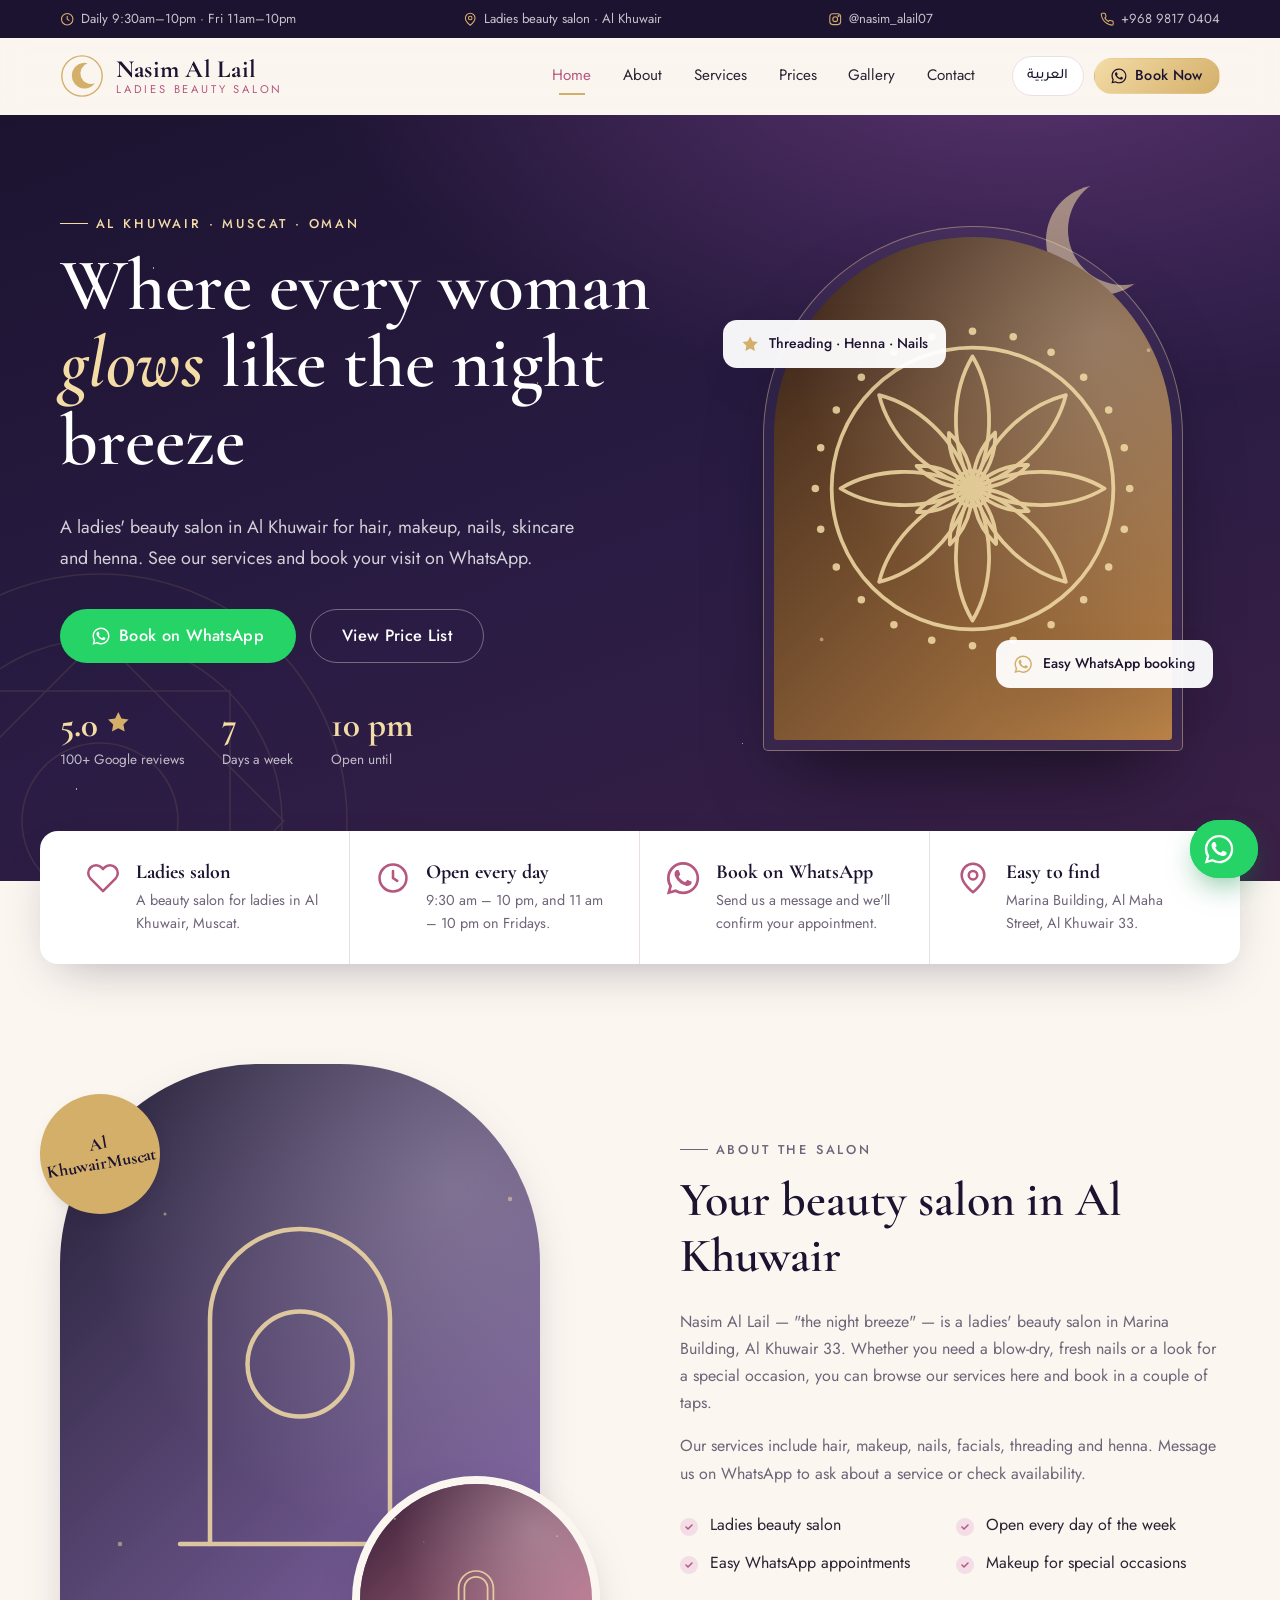
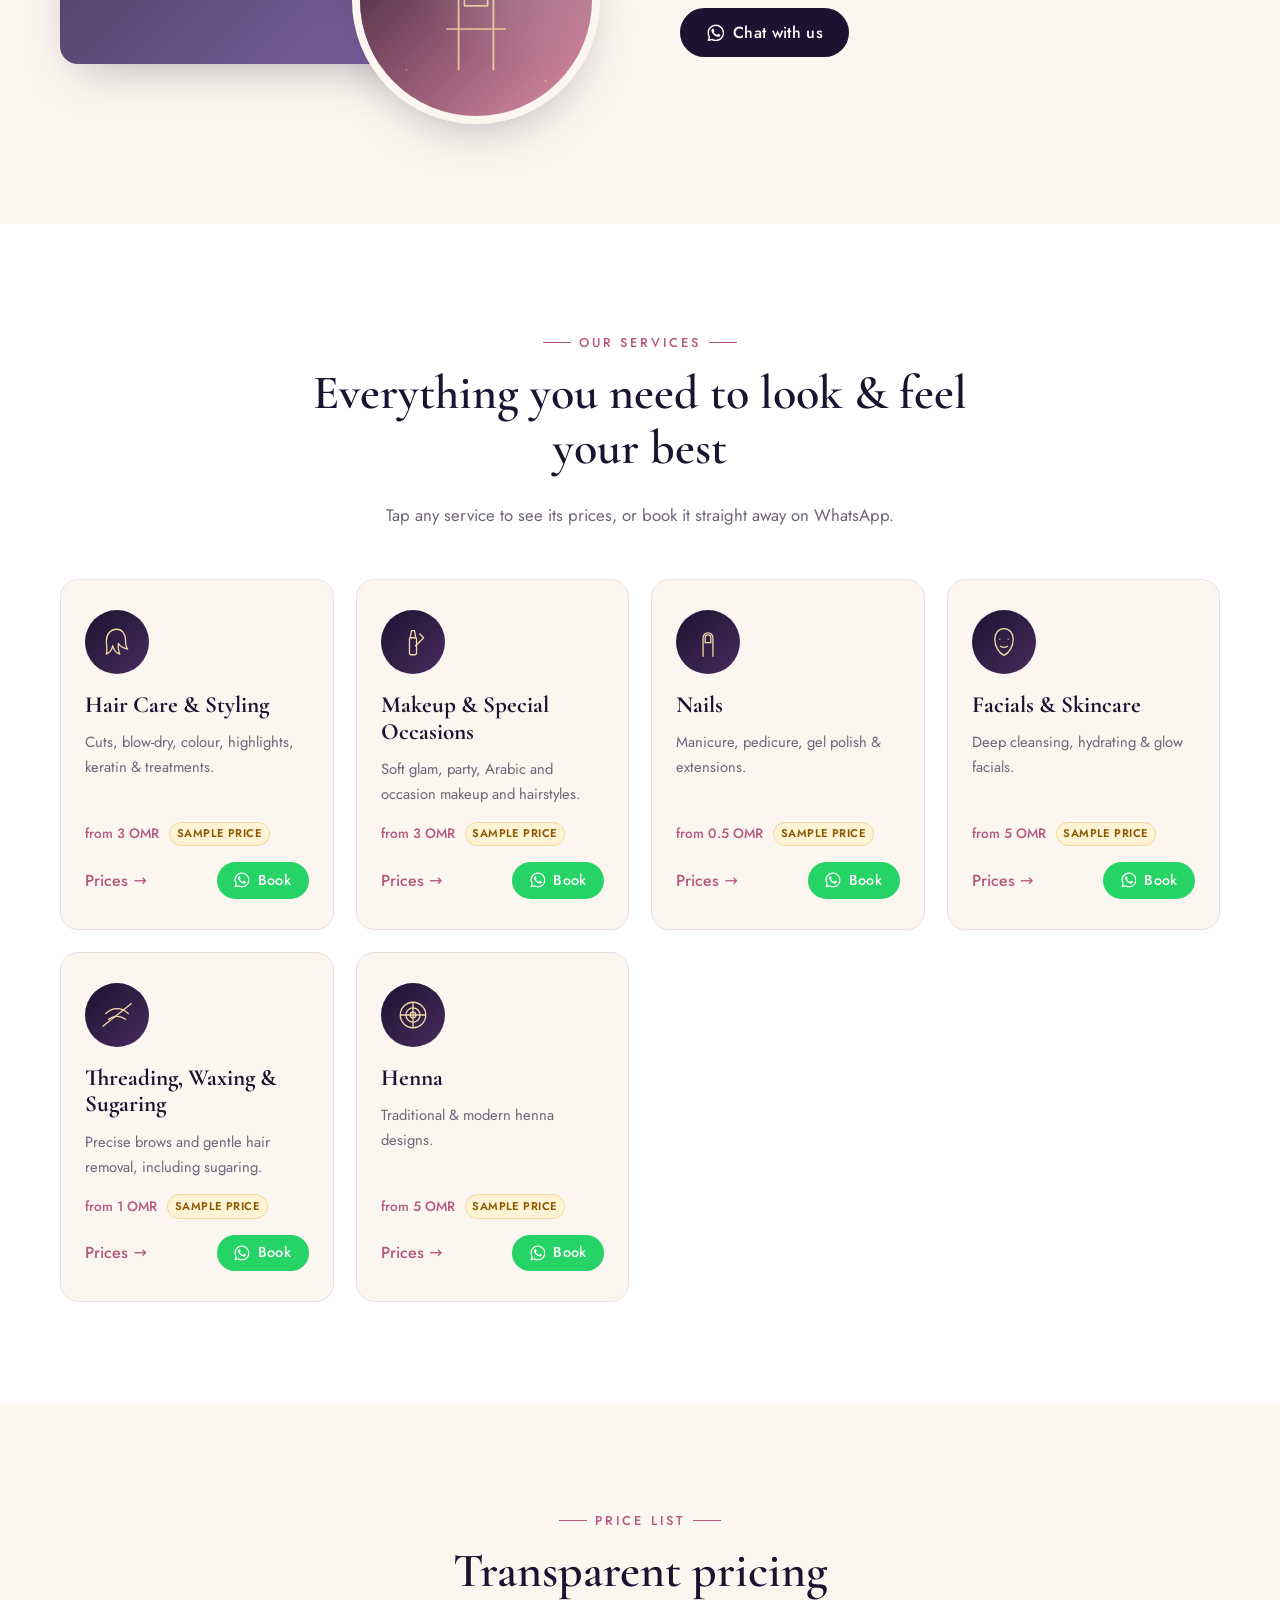
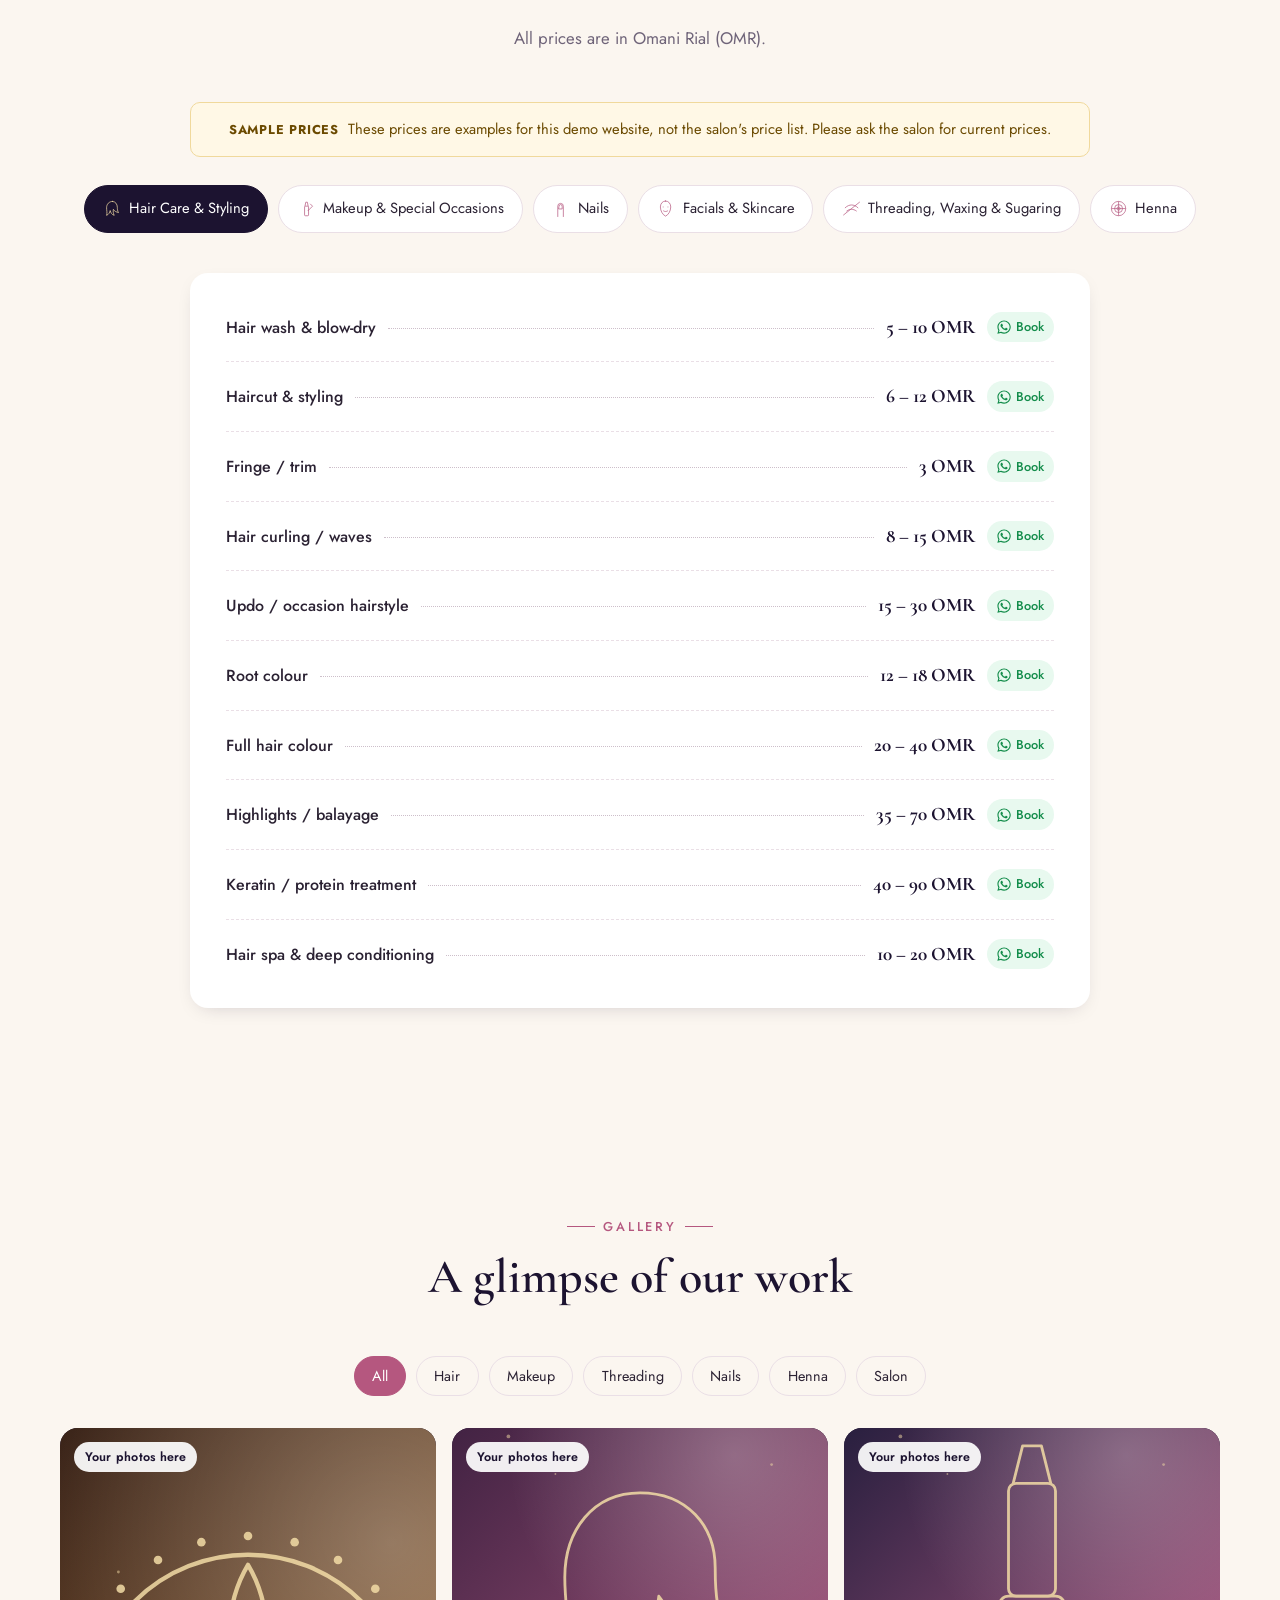
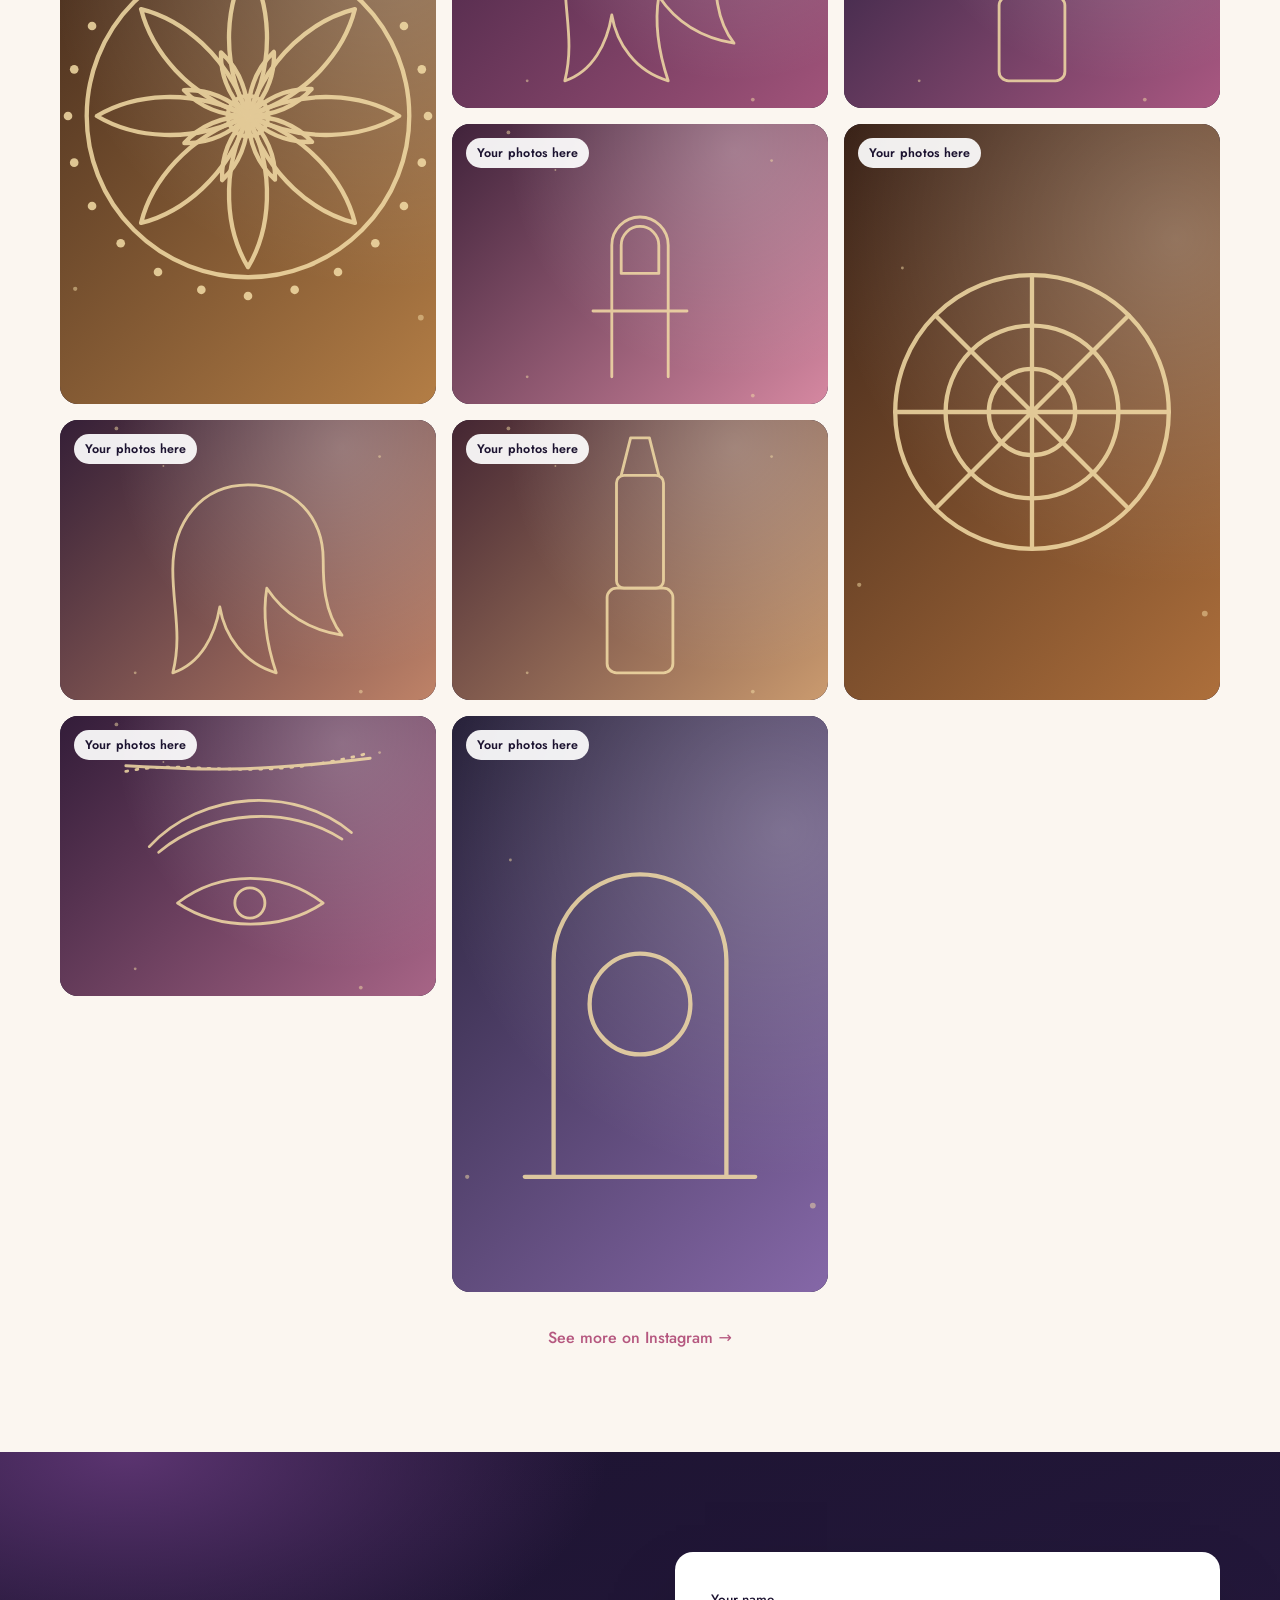
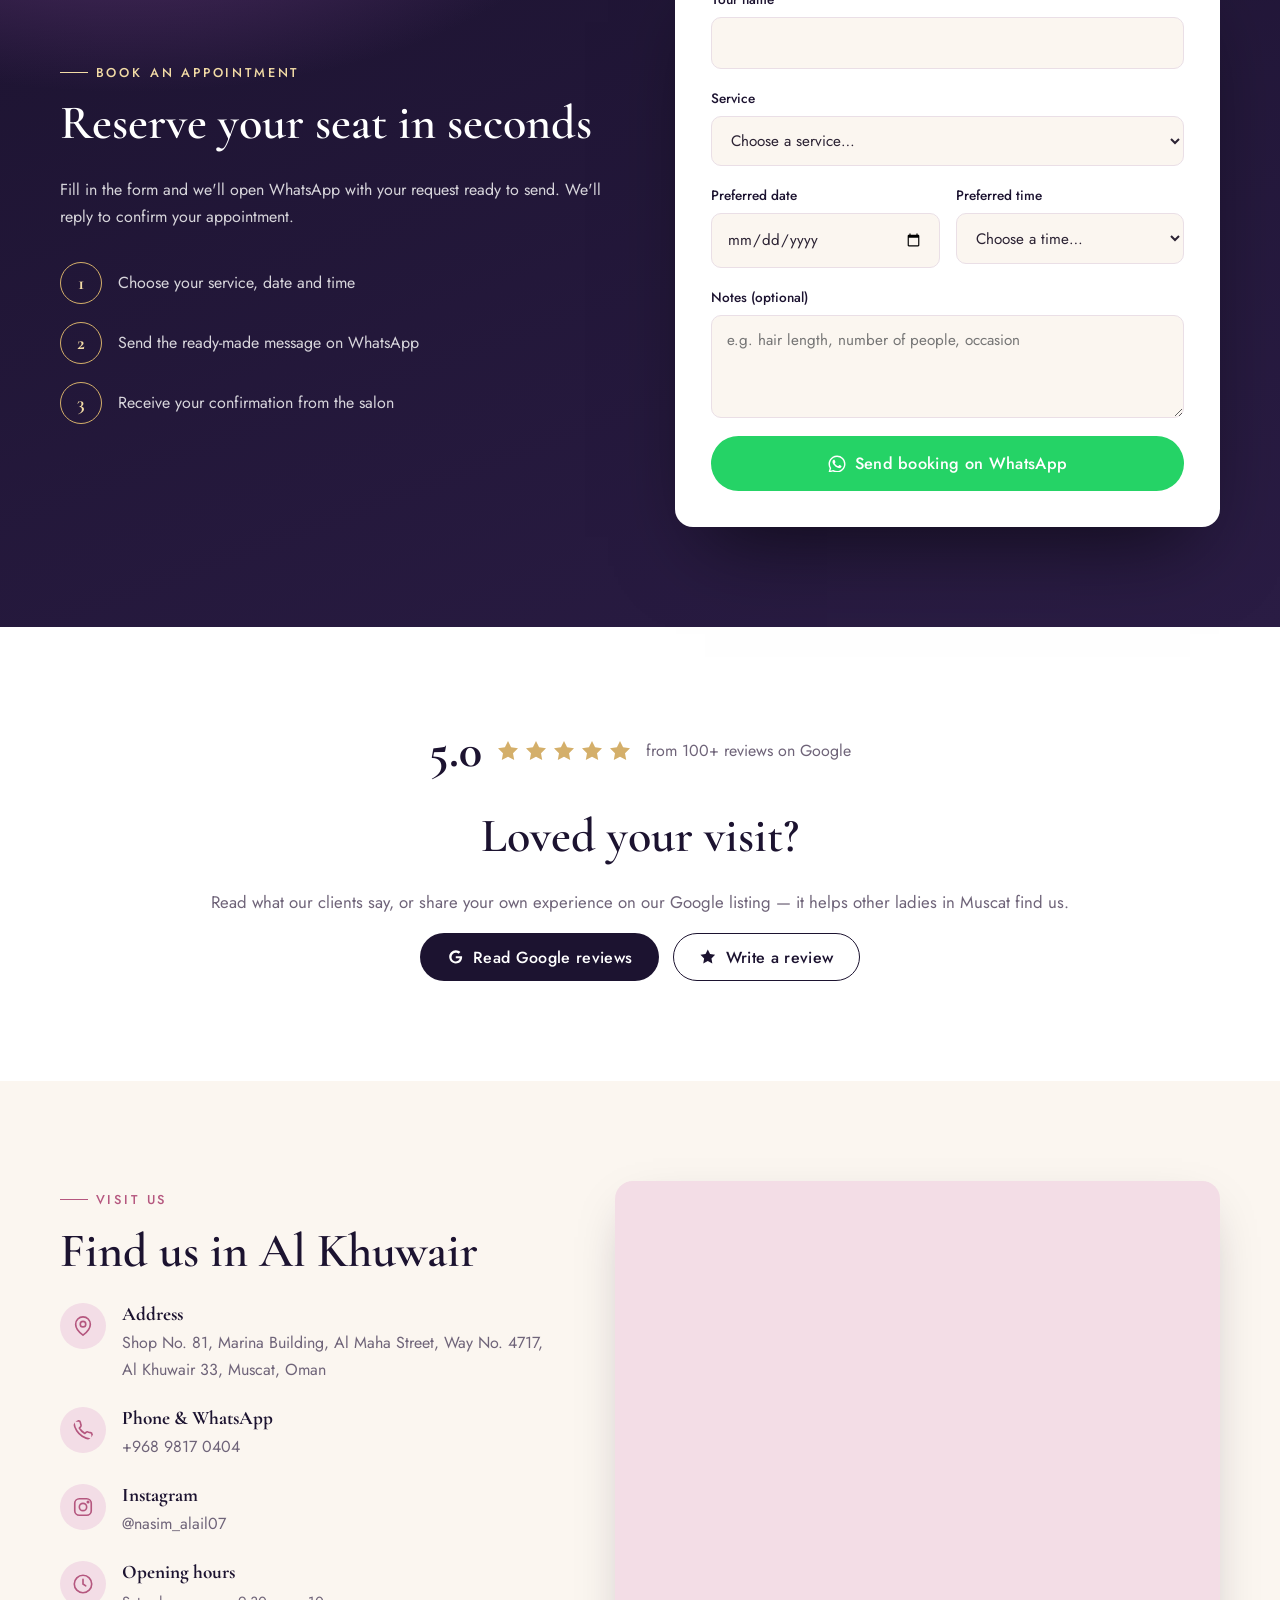
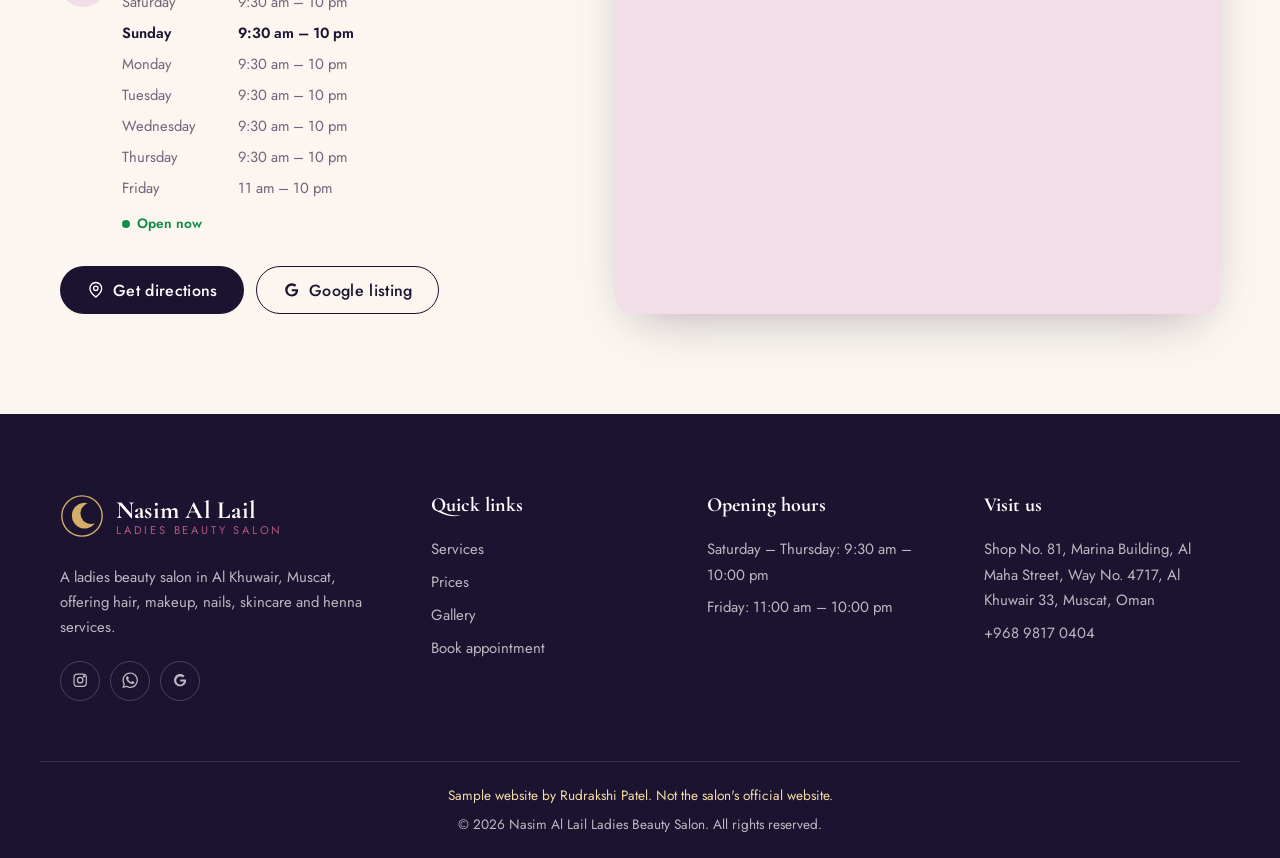
==== commit 4079ae0d: "Drop unconfirmed Bridal category; lead with threading, henna and nails - Remove the Bridal service c" ====
--- a/index.html
+++ b/index.html
@@ -105,11 +105,11 @@
         </div>
         <div class="hero__visual reveal" aria-hidden="true">
           <div class="hero__arch">
-            <img class="js-photo" data-photo="hero" src="images/gallery/bridal-1.svg" alt="">
+            <img class="js-photo" data-photo="hero" src="images/gallery/henna-2.svg" alt="">
           </div>
           <div class="hero__card hero__card--a">
             <svg class="i"><use href="#i-star"/></svg>
-            <span data-i18n="hero.cardA">Hair · Makeup · Nails</span>
+            <span data-i18n="hero.cardA">Threading · Henna · Nails</span>
           </div>
           <div class="hero__card hero__card--b">
             <svg class="i"><use href="#i-whatsapp"/></svg>
@@ -134,7 +134,7 @@
       <div class="container about__grid">
         <div class="about__media reveal">
           <img class="about__img about__img--main js-photo" data-photo="about" src="images/gallery/salon-1.svg" alt="" loading="lazy">
-          <img class="about__img about__img--sub js-photo" data-photo="aboutSmall" src="images/gallery/henna-1.svg" alt="" loading="lazy">
+          <img class="about__img about__img--sub js-photo" data-photo="aboutSmall" src="images/gallery/nails-1.svg" alt="" loading="lazy">
           <div class="about__stamp"><span data-i18n="about.stamp">Al Khuwair<br>Muscat</span></div>
         </div>
         <div class="about__content reveal">
@@ -163,7 +163,7 @@
           <h2 class="section__title" data-i18n="services.title">Everything you need to look & feel your best</h2>
           <p class="section__sub" data-i18n="services.sub">Tap any service to see its prices, or book it straight away on WhatsApp.</p>
         </header>
-        <div class="services__grid" id="servicesGrid"><!-- prerender:services --><article class="service-card reveal"><div class="service-card__icon"><svg><use href="#s-hair"/></svg></div><h3>Hair Care &amp; Styling</h3><p>Cuts, blow-dry, colour, highlights, keratin &amp; treatments.</p><div class="service-card__meta"><span>from 3 OMR</span><span class="sample-tag">Sample price</span></div><div class="service-card__actions"><a href="#prices" class="link-arrow" data-tab="hair">Prices</a><a class="btn btn--sm btn--whatsapp" target="_blank" rel="noopener" href="https://wa.me/96898170404?text=Hello%20Nasim%20Al%20Lail%2C%20I%20would%20like%20to%20book%3A%20Hair%20Care%20%26%20Styling."><svg class="i"><use href="#i-whatsapp"/></svg> Book</a></div></article><article class="service-card reveal"><div class="service-card__icon"><svg><use href="#s-makeup"/></svg></div><h3>Makeup</h3><p>Soft glam, party, Arabic &amp; occasion makeup.</p><div class="service-card__meta"><span>from 3 OMR</span><span class="sample-tag">Sample price</span></div><div class="service-card__actions"><a href="#prices" class="link-arrow" data-tab="makeup">Prices</a><a class="btn btn--sm btn--whatsapp" target="_blank" rel="noopener" href="https://wa.me/96898170404?text=Hello%20Nasim%20Al%20Lail%2C%20I%20would%20like%20to%20book%3A%20Makeup."><svg class="i"><use href="#i-whatsapp"/></svg> Book</a></div></article><article class="service-card reveal"><div class="service-card__icon"><svg><use href="#s-bridal"/></svg></div><h3>Bridal</h3><p>Bridal makeup and hairstyling for your big day.</p><div class="service-card__meta"><span>from 25 OMR</span><span class="sample-tag">Sample price</span></div><div class="service-card__actions"><a href="#prices" class="link-arrow" data-tab="bridal">Prices</a><a class="btn btn--sm btn--whatsapp" target="_blank" rel="noopener" href="https://wa.me/96898170404?text=Hello%20Nasim%20Al%20Lail%2C%20I%20would%20like%20to%20book%3A%20Bridal."><svg class="i"><use href="#i-whatsapp"/></svg> Book</a></div></article><article class="service-card reveal"><div class="service-card__icon"><svg><use href="#s-nails"/></svg></div><h3>Nails</h3><p>Manicure, pedicure, gel polish &amp; extensions.</p><div class="service-card__meta"><span>from 0.5 OMR</span><span class="sample-tag">Sample price</span></div><div class="service-card__actions"><a href="#prices" class="link-arrow" data-tab="nails">Prices</a><a class="btn btn--sm btn--whatsapp" target="_blank" rel="noopener" href="https://wa.me/96898170404?text=Hello%20Nasim%20Al%20Lail%2C%20I%20would%20like%20to%20book%3A%20Nails."><svg class="i"><use href="#i-whatsapp"/></svg> Book</a></div></article><article class="service-card reveal"><div class="service-card__icon"><svg><use href="#s-skin"/></svg></div><h3>Facials &amp; Skincare</h3><p>Deep cleansing, hydrating &amp; glow facials.</p><div class="service-card__meta"><span>from 5 OMR</span><span class="sample-tag">Sample price</span></div><div class="service-card__actions"><a href="#prices" class="link-arrow" data-tab="skin">Prices</a><a class="btn btn--sm btn--whatsapp" target="_blank" rel="noopener" href="https://wa.me/96898170404?text=Hello%20Nasim%20Al%20Lail%2C%20I%20would%20like%20to%20book%3A%20Facials%20%26%20Skincare."><svg class="i"><use href="#i-whatsapp"/></svg> Book</a></div></article><article class="service-card reveal"><div class="service-card__icon"><svg><use href="#s-thread"/></svg></div><h3>Threading &amp; Waxing</h3><p>Precise brows and gentle hair removal.</p><div class="service-card__meta"><span>from 1 OMR</span><span class="sample-tag">Sample price</span></div><div class="service-card__actions"><a href="#prices" class="link-arrow" data-tab="threading">Prices</a><a class="btn btn--sm btn--whatsapp" target="_blank" rel="noopener" href="https://wa.me/96898170404?text=Hello%20Nasim%20Al%20Lail%2C%20I%20would%20like%20to%20book%3A%20Threading%20%26%20Waxing."><svg class="i"><use href="#i-whatsapp"/></svg> Book</a></div></article><article class="service-card reveal"><div class="service-card__icon"><svg><use href="#s-henna"/></svg></div><h3>Henna</h3><p>Traditional &amp; modern henna designs.</p><div class="service-card__meta"><span>from 5 OMR</span><span class="sample-tag">Sample price</span></div><div class="service-card__actions"><a href="#prices" class="link-arrow" data-tab="henna">Prices</a><a class="btn btn--sm btn--whatsapp" target="_blank" rel="noopener" href="https://wa.me/96898170404?text=Hello%20Nasim%20Al%20Lail%2C%20I%20would%20like%20to%20book%3A%20Henna."><svg class="i"><use href="#i-whatsapp"/></svg> Book</a></div></article><!-- /prerender:services --></div>
+        <div class="services__grid" id="servicesGrid"><!-- prerender:services --><article class="service-card reveal"><div class="service-card__icon"><svg><use href="#s-hair"/></svg></div><h3>Hair Care &amp; Styling</h3><p>Cuts, blow-dry, colour, highlights, keratin &amp; treatments.</p><div class="service-card__meta"><span>from 3 OMR</span><span class="sample-tag">Sample price</span></div><div class="service-card__actions"><a href="#prices" class="link-arrow" data-tab="hair">Prices</a><a class="btn btn--sm btn--whatsapp" target="_blank" rel="noopener" href="https://wa.me/96898170404?text=Hello%20Nasim%20Al%20Lail%2C%20I%20would%20like%20to%20book%3A%20Hair%20Care%20%26%20Styling."><svg class="i"><use href="#i-whatsapp"/></svg> Book</a></div></article><article class="service-card reveal"><div class="service-card__icon"><svg><use href="#s-makeup"/></svg></div><h3>Makeup &amp; Special Occasions</h3><p>Soft glam, party, Arabic and occasion makeup and hairstyles.</p><div class="service-card__meta"><span>from 3 OMR</span><span class="sample-tag">Sample price</span></div><div class="service-card__actions"><a href="#prices" class="link-arrow" data-tab="makeup">Prices</a><a class="btn btn--sm btn--whatsapp" target="_blank" rel="noopener" href="https://wa.me/96898170404?text=Hello%20Nasim%20Al%20Lail%2C%20I%20would%20like%20to%20book%3A%20Makeup%20%26%20Special%20Occasions."><svg class="i"><use href="#i-whatsapp"/></svg> Book</a></div></article><article class="service-card reveal"><div class="service-card__icon"><svg><use href="#s-nails"/></svg></div><h3>Nails</h3><p>Manicure, pedicure, gel polish &amp; extensions.</p><div class="service-card__meta"><span>from 0.5 OMR</span><span class="sample-tag">Sample price</span></div><div class="service-card__actions"><a href="#prices" class="link-arrow" data-tab="nails">Prices</a><a class="btn btn--sm btn--whatsapp" target="_blank" rel="noopener" href="https://wa.me/96898170404?text=Hello%20Nasim%20Al%20Lail%2C%20I%20would%20like%20to%20book%3A%20Nails."><svg class="i"><use href="#i-whatsapp"/></svg> Book</a></div></article><article class="service-card reveal"><div class="service-card__icon"><svg><use href="#s-skin"/></svg></div><h3>Facials &amp; Skincare</h3><p>Deep cleansing, hydrating &amp; glow facials.</p><div class="service-card__meta"><span>from 5 OMR</span><span class="sample-tag">Sample price</span></div><div class="service-card__actions"><a href="#prices" class="link-arrow" data-tab="skin">Prices</a><a class="btn btn--sm btn--whatsapp" target="_blank" rel="noopener" href="https://wa.me/96898170404?text=Hello%20Nasim%20Al%20Lail%2C%20I%20would%20like%20to%20book%3A%20Facials%20%26%20Skincare."><svg class="i"><use href="#i-whatsapp"/></svg> Book</a></div></article><article class="service-card reveal"><div class="service-card__icon"><svg><use href="#s-thread"/></svg></div><h3>Threading, Waxing &amp; Sugaring</h3><p>Precise brows and gentle hair removal, including sugaring.</p><div class="service-card__meta"><span>from 1 OMR</span><span class="sample-tag">Sample price</span></div><div class="service-card__actions"><a href="#prices" class="link-arrow" data-tab="threading">Prices</a><a class="btn btn--sm btn--whatsapp" target="_blank" rel="noopener" href="https://wa.me/96898170404?text=Hello%20Nasim%20Al%20Lail%2C%20I%20would%20like%20to%20book%3A%20Threading%2C%20Waxing%20%26%20Sugaring."><svg class="i"><use href="#i-whatsapp"/></svg> Book</a></div></article><article class="service-card reveal"><div class="service-card__icon"><svg><use href="#s-henna"/></svg></div><h3>Henna</h3><p>Traditional &amp; modern henna designs.</p><div class="service-card__meta"><span>from 5 OMR</span><span class="sample-tag">Sample price</span></div><div class="service-card__actions"><a href="#prices" class="link-arrow" data-tab="henna">Prices</a><a class="btn btn--sm btn--whatsapp" target="_blank" rel="noopener" href="https://wa.me/96898170404?text=Hello%20Nasim%20Al%20Lail%2C%20I%20would%20like%20to%20book%3A%20Henna."><svg class="i"><use href="#i-whatsapp"/></svg> Book</a></div></article><!-- /prerender:services --></div>
       </div>
     </section>
 
@@ -177,7 +177,7 @@
         </header>
         <p class="sample-note" role="note"><strong data-i18n="prices.sampleTitle">Sample prices</strong> <span data-i18n="prices.sampleText">These prices are examples for this demo website, not the salon's price list. Please ask the salon for current prices.</span></p>
         <div class="tabs" role="tablist" id="priceTabs"></div>
-        <div class="price-panel" id="pricePanel" role="tabpanel"><!-- prerender:prices --><h3 class="price-group__title">Hair Care &amp; Styling</h3><ul class="price-list"><li class="price-item"><span class="price-item__name">Hair wash &amp; blow-dry</span><span class="price-item__dots" aria-hidden="true"></span><span class="price-item__price">5 – 10 OMR</span><a class="price-item__book" target="_blank" rel="noopener" href="https://wa.me/96898170404?text=Hello%20Nasim%20Al%20Lail%2C%20I%20would%20like%20to%20book%3A%20Hair%20wash%20%26%20blow-dry." aria-label="Book Hair wash &amp; blow-dry"><svg class="i"><use href="#i-whatsapp"/></svg><span>Book</span></a></li><li class="price-item"><span class="price-item__name">Haircut &amp; styling</span><span class="price-item__dots" aria-hidden="true"></span><span class="price-item__price">6 – 12 OMR</span><a class="price-item__book" target="_blank" rel="noopener" href="https://wa.me/96898170404?text=Hello%20Nasim%20Al%20Lail%2C%20I%20would%20like%20to%20book%3A%20Haircut%20%26%20styling." aria-label="Book Haircut &amp; styling"><svg class="i"><use href="#i-whatsapp"/></svg><span>Book</span></a></li><li class="price-item"><span class="price-item__name">Fringe / trim</span><span class="price-item__dots" aria-hidden="true"></span><span class="price-item__price">3 OMR</span><a class="price-item__book" target="_blank" rel="noopener" href="https://wa.me/96898170404?text=Hello%20Nasim%20Al%20Lail%2C%20I%20would%20like%20to%20book%3A%20Fringe%20%2F%20trim." aria-label="Book Fringe / trim"><svg class="i"><use href="#i-whatsapp"/></svg><span>Book</span></a></li><li class="price-item"><span class="price-item__name">Hair curling / waves</span><span class="price-item__dots" aria-hidden="true"></span><span class="price-item__price">8 – 15 OMR</span><a class="price-item__book" target="_blank" rel="noopener" href="https://wa.me/96898170404?text=Hello%20Nasim%20Al%20Lail%2C%20I%20would%20like%20to%20book%3A%20Hair%20curling%20%2F%20waves." aria-label="Book Hair curling / waves"><svg class="i"><use href="#i-whatsapp"/></svg><span>Book</span></a></li><li class="price-item"><span class="price-item__name">Updo / occasion hairstyle</span><span class="price-item__dots" aria-hidden="true"></span><span class="price-item__price">15 – 30 OMR</span><a class="price-item__book" target="_blank" rel="noopener" href="https://wa.me/96898170404?text=Hello%20Nasim%20Al%20Lail%2C%20I%20would%20like%20to%20book%3A%20Updo%20%2F%20occasion%20hairstyle." aria-label="Book Updo / occasion hairstyle"><svg class="i"><use href="#i-whatsapp"/></svg><span>Book</span></a></li><li class="price-item"><span class="price-item__name">Root colour</span><span class="price-item__dots" aria-hidden="true"></span><span class="price-item__price">12 – 18 OMR</span><a class="price-item__book" target="_blank" rel="noopener" href="https://wa.me/96898170404?text=Hello%20Nasim%20Al%20Lail%2C%20I%20would%20like%20to%20book%3A%20Root%20colour." aria-label="Book Root colour"><svg class="i"><use href="#i-whatsapp"/></svg><span>Book</span></a></li><li class="price-item"><span class="price-item__name">Full hair colour</span><span class="price-item__dots" aria-hidden="true"></span><span class="price-item__price">20 – 40 OMR</span><a class="price-item__book" target="_blank" rel="noopener" href="https://wa.me/96898170404?text=Hello%20Nasim%20Al%20Lail%2C%20I%20would%20like%20to%20book%3A%20Full%20hair%20colour." aria-label="Book Full hair colour"><svg class="i"><use href="#i-whatsapp"/></svg><span>Book</span></a></li><li class="price-item"><span class="price-item__name">Highlights / balayage</span><span class="price-item__dots" aria-hidden="true"></span><span class="price-item__price">35 – 70 OMR</span><a class="price-item__book" target="_blank" rel="noopener" href="https://wa.me/96898170404?text=Hello%20Nasim%20Al%20Lail%2C%20I%20would%20like%20to%20book%3A%20Highlights%20%2F%20balayage." aria-label="Book Highlights / balayage"><svg class="i"><use href="#i-whatsapp"/></svg><span>Book</span></a></li><li class="price-item"><span class="price-item__name">Keratin / protein treatment</span><span class="price-item__dots" aria-hidden="true"></span><span class="price-item__price">40 – 90 OMR</span><a class="price-item__book" target="_blank" rel="noopener" href="https://wa.me/96898170404?text=Hello%20Nasim%20Al%20Lail%2C%20I%20would%20like%20to%20book%3A%20Keratin%20%2F%20protein%20treatment." aria-label="Book Keratin / protein treatment"><svg class="i"><use href="#i-whatsapp"/></svg><span>Book</span></a></li><li class="price-item"><span class="price-item__name">Hair spa &amp; deep conditioning</span><span class="price-item__dots" aria-hidden="true"></span><span class="price-item__price">10 – 20 OMR</span><a class="price-item__book" target="_blank" rel="noopener" href="https://wa.me/96898170404?text=Hello%20Nasim%20Al%20Lail%2C%20I%20would%20like%20to%20book%3A%20Hair%20spa%20%26%20deep%20conditioning." aria-label="Book Hair spa &amp; deep conditioning"><svg class="i"><use href="#i-whatsapp"/></svg><span>Book</span></a></li></ul><h3 class="price-group__title">Makeup</h3><ul class="price-list"><li class="price-item"><span class="price-item__name">Soft / day makeup</span><span class="price-item__dots" aria-hidden="true"></span><span class="price-item__price">12 – 18 OMR</span><a class="price-item__book" target="_blank" rel="noopener" href="https://wa.me/96898170404?text=Hello%20Nasim%20Al%20Lail%2C%20I%20would%20like%20to%20book%3A%20Soft%20%2F%20day%20makeup." aria-label="Book Soft / day makeup"><svg class="i"><use href="#i-whatsapp"/></svg><span>Book</span></a></li><li class="price-item"><span class="price-item__name">Party / evening makeup</span><span class="price-item__dots" aria-hidden="true"></span><span class="price-item__price">20 – 30 OMR</span><a class="price-item__book" target="_blank" rel="noopener" href="https://wa.me/96898170404?text=Hello%20Nasim%20Al%20Lail%2C%20I%20would%20like%20to%20book%3A%20Party%20%2F%20evening%20makeup." aria-label="Book Party / evening makeup"><svg class="i"><use href="#i-whatsapp"/></svg><span>Book</span></a></li><li class="price-item"><span class="price-item__name">Arabic / full glam makeup</span><span class="price-item__dots" aria-hidden="true"></span><span class="price-item__price">25 – 40 OMR</span><a class="price-item__book" target="_blank" rel="noopener" href="https://wa.me/96898170404?text=Hello%20Nasim%20Al%20Lail%2C%20I%20would%20like%20to%20book%3A%20Arabic%20%2F%20full%20glam%20makeup." aria-label="Book Arabic / full glam makeup"><svg class="i"><use href="#i-whatsapp"/></svg><span>Book</span></a></li><li class="price-item"><span class="price-item__name">Engagement makeup</span><span class="price-item__dots" aria-hidden="true"></span><span class="price-item__price">40 – 60 OMR</span><a class="price-item__book" target="_blank" rel="noopener" href="https://wa.me/96898170404?text=Hello%20Nasim%20Al%20Lail%2C%20I%20would%20like%20to%20book%3A%20Engagement%20makeup." aria-label="Book Engagement makeup"><svg class="i"><use href="#i-whatsapp"/></svg><span>Book</span></a></li><li class="price-item"><span class="price-item__name">Eyelash application</span><span class="price-item__dots" aria-hidden="true"></span><span class="price-item__price">3 – 6 OMR</span><a class="price-item__book" target="_blank" rel="noopener" href="https://wa.me/96898170404?text=Hello%20Nasim%20Al%20Lail%2C%20I%20would%20like%20to%20book%3A%20Eyelash%20application." aria-label="Book Eyelash application"><svg class="i"><use href="#i-whatsapp"/></svg><span>Book</span></a></li><li class="price-item"><span class="price-item__name">Makeup + hairstyle combo</span><span class="price-item__dots" aria-hidden="true"></span><span class="price-item__price">35 – 55 OMR</span><a class="price-item__book" target="_blank" rel="noopener" href="https://wa.me/96898170404?text=Hello%20Nasim%20Al%20Lail%2C%20I%20would%20like%20to%20book%3A%20Makeup%20%2B%20hairstyle%20combo." aria-label="Book Makeup + hairstyle combo"><svg class="i"><use href="#i-whatsapp"/></svg><span>Book</span></a></li></ul><h3 class="price-group__title">Bridal</h3><ul class="price-list"><li class="price-item"><span class="price-item__name">Bridal makeup</span><span class="price-item__dots" aria-hidden="true"></span><span class="price-item__price">80 – 150 OMR</span><a class="price-item__book" target="_blank" rel="noopener" href="https://wa.me/96898170404?text=Hello%20Nasim%20Al%20Lail%2C%20I%20would%20like%20to%20book%3A%20Bridal%20makeup." aria-label="Book Bridal makeup"><svg class="i"><use href="#i-whatsapp"/></svg><span>Book</span></a></li><li class="price-item"><span class="price-item__name">Bridal hairstyle</span><span class="price-item__dots" aria-hidden="true"></span><span class="price-item__price">40 – 70 OMR</span><a class="price-item__book" target="_blank" rel="noopener" href="https://wa.me/96898170404?text=Hello%20Nasim%20Al%20Lail%2C%20I%20would%20like%20to%20book%3A%20Bridal%20hairstyle." aria-label="Book Bridal hairstyle"><svg class="i"><use href="#i-whatsapp"/></svg><span>Book</span></a></li><li class="price-item"><span class="price-item__name">Bride&#39;s mother / sister makeup</span><span class="price-item__dots" aria-hidden="true"></span><span class="price-item__price">25 – 40 OMR</span><a class="price-item__book" target="_blank" rel="noopener" href="https://wa.me/96898170404?text=Hello%20Nasim%20Al%20Lail%2C%20I%20would%20like%20to%20book%3A%20Bride's%20mother%20%2F%20sister%20makeup." aria-label="Book Bride&#39;s mother / sister makeup"><svg class="i"><use href="#i-whatsapp"/></svg><span>Book</span></a></li></ul><h3 class="price-group__title">Nails</h3><ul class="price-list"><li class="price-item"><span class="price-item__name">Classic manicure</span><span class="price-item__dots" aria-hidden="true"></span><span class="price-item__price">5 OMR</span><a class="price-item__book" target="_blank" rel="noopener" href="https://wa.me/96898170404?text=Hello%20Nasim%20Al%20Lail%2C%20I%20would%20like%20to%20book%3A%20Classic%20manicure." aria-label="Book Classic manicure"><svg class="i"><use href="#i-whatsapp"/></svg><span>Book</span></a></li><li class="price-item"><span class="price-item__name">Classic pedicure</span><span class="price-item__dots" aria-hidden="true"></span><span class="price-item__price">7 OMR</span><a class="price-item__book" target="_blank" rel="noopener" href="https://wa.me/96898170404?text=Hello%20Nasim%20Al%20Lail%2C%20I%20would%20like%20to%20book%3A%20Classic%20pedicure." aria-label="Book Classic pedicure"><svg class="i"><use href="#i-whatsapp"/></svg><span>Book</span></a></li><li class="price-item"><span class="price-item__name">Mani + pedi</span><span class="price-item__dots" aria-hidden="true"></span><span class="price-item__price">11 OMR</span><a class="price-item__book" target="_blank" rel="noopener" href="https://wa.me/96898170404?text=Hello%20Nasim%20Al%20Lail%2C%20I%20would%20like%20to%20book%3A%20Mani%20%2B%20pedi." aria-label="Book Mani + pedi"><svg class="i"><use href="#i-whatsapp"/></svg><span>Book</span></a></li><li class="price-item"><span class="price-item__name">Gel polish (hands)</span><span class="price-item__dots" aria-hidden="true"></span><span class="price-item__price">8 – 10 OMR</span><a class="price-item__book" target="_blank" rel="noopener" href="https://wa.me/96898170404?text=Hello%20Nasim%20Al%20Lail%2C%20I%20would%20like%20to%20book%3A%20Gel%20polish%20(hands)." aria-label="Book Gel polish (hands)"><svg class="i"><use href="#i-whatsapp"/></svg><span>Book</span></a></li><li class="price-item"><span class="price-item__name">Gel polish (feet)</span><span class="price-item__dots" aria-hidden="true"></span><span class="price-item__price">8 – 10 OMR</span><a class="price-item__book" target="_blank" rel="noopener" href="https://wa.me/96898170404?text=Hello%20Nasim%20Al%20Lail%2C%20I%20would%20like%20to%20book%3A%20Gel%20polish%20(feet)." aria-label="Book Gel polish (feet)"><svg class="i"><use href="#i-whatsapp"/></svg><span>Book</span></a></li><li class="price-item"><span class="price-item__name">Acrylic / gel extensions</span><span class="price-item__dots" aria-hidden="true"></span><span class="price-item__price">15 – 25 OMR</span><a class="price-item__book" target="_blank" rel="noopener" href="https://wa.me/96898170404?text=Hello%20Nasim%20Al%20Lail%2C%20I%20would%20like%20to%20book%3A%20Acrylic%20%2F%20gel%20extensions." aria-label="Book Acrylic / gel extensions"><svg class="i"><use href="#i-whatsapp"/></svg><span>Book</span></a></li><li class="price-item"><span class="price-item__name">Nail art (per nail)</span><span class="price-item__dots" aria-hidden="true"></span><span class="price-item__price">0.5 OMR</span><a class="price-item__book" target="_blank" rel="noopener" href="https://wa.me/96898170404?text=Hello%20Nasim%20Al%20Lail%2C%20I%20would%20like%20to%20book%3A%20Nail%20art%20(per%20nail)." aria-label="Book Nail art (per nail)"><svg class="i"><use href="#i-whatsapp"/></svg><span>Book</span></a></li><li class="price-item"><span class="price-item__name">Gel removal</span><span class="price-item__dots" aria-hidden="true"></span><span class="price-item__price">2 OMR</span><a class="price-item__book" target="_blank" rel="noopener" href="https://wa.me/96898170404?text=Hello%20Nasim%20Al%20Lail%2C%20I%20would%20like%20to%20book%3A%20Gel%20removal." aria-label="Book Gel removal"><svg class="i"><use href="#i-whatsapp"/></svg><span>Book</span></a></li></ul><h3 class="price-group__title">Facials &amp; Skincare</h3><ul class="price-list"><li class="price-item"><span class="price-item__name">Express facial</span><span class="price-item__dots" aria-hidden="true"></span><span class="price-item__price">12 OMR</span><a class="price-item__book" target="_blank" rel="noopener" href="https://wa.me/96898170404?text=Hello%20Nasim%20Al%20Lail%2C%20I%20would%20like%20to%20book%3A%20Express%20facial." aria-label="Book Express facial"><svg class="i"><use href="#i-whatsapp"/></svg><span>Book</span></a></li><li class="price-item"><span class="price-item__name">Deep cleansing facial</span><span class="price-item__dots" aria-hidden="true"></span><span class="price-item__price">18 – 25 OMR</span><a class="price-item__book" target="_blank" rel="noopener" href="https://wa.me/96898170404?text=Hello%20Nasim%20Al%20Lail%2C%20I%20would%20like%20to%20book%3A%20Deep%20cleansing%20facial." aria-label="Book Deep cleansing facial"><svg class="i"><use href="#i-whatsapp"/></svg><span>Book</span></a></li><li class="price-item"><span class="price-item__name">Hydrating / glow facial</span><span class="price-item__dots" aria-hidden="true"></span><span class="price-item__price">20 – 30 OMR</span><a class="price-item__book" target="_blank" rel="noopener" href="https://wa.me/96898170404?text=Hello%20Nasim%20Al%20Lail%2C%20I%20would%20like%20to%20book%3A%20Hydrating%20%2F%20glow%20facial." aria-label="Book Hydrating / glow facial"><svg class="i"><use href="#i-whatsapp"/></svg><span>Book</span></a></li><li class="price-item"><span class="price-item__name">Face mask add-on</span><span class="price-item__dots" aria-hidden="true"></span><span class="price-item__price">5 OMR</span><a class="price-item__book" target="_blank" rel="noopener" href="https://wa.me/96898170404?text=Hello%20Nasim%20Al%20Lail%2C%20I%20would%20like%20to%20book%3A%20Face%20mask%20add-on." aria-label="Book Face mask add-on"><svg class="i"><use href="#i-whatsapp"/></svg><span>Book</span></a></li></ul><h3 class="price-group__title">Threading &amp; Waxing</h3><ul class="price-list"><li class="price-item"><span class="price-item__name">Eyebrow threading</span><span class="price-item__dots" aria-hidden="true"></span><span class="price-item__price">2 OMR</span><a class="price-item__book" target="_blank" rel="noopener" href="https://wa.me/96898170404?text=Hello%20Nasim%20Al%20Lail%2C%20I%20would%20like%20to%20book%3A%20Eyebrow%20threading." aria-label="Book Eyebrow threading"><svg class="i"><use href="#i-whatsapp"/></svg><span>Book</span></a></li><li class="price-item"><span class="price-item__name">Upper lip threading</span><span class="price-item__dots" aria-hidden="true"></span><span class="price-item__price">1 OMR</span><a class="price-item__book" target="_blank" rel="noopener" href="https://wa.me/96898170404?text=Hello%20Nasim%20Al%20Lail%2C%20I%20would%20like%20to%20book%3A%20Upper%20lip%20threading." aria-label="Book Upper lip threading"><svg class="i"><use href="#i-whatsapp"/></svg><span>Book</span></a></li><li class="price-item"><span class="price-item__name">Full face threading</span><span class="price-item__dots" aria-hidden="true"></span><span class="price-item__price">5 OMR</span><a class="price-item__book" target="_blank" rel="noopener" href="https://wa.me/96898170404?text=Hello%20Nasim%20Al%20Lail%2C%20I%20would%20like%20to%20book%3A%20Full%20face%20threading." aria-label="Book Full face threading"><svg class="i"><use href="#i-whatsapp"/></svg><span>Book</span></a></li><li class="price-item"><span class="price-item__name">Eyebrow tint</span><span class="price-item__dots" aria-hidden="true"></span><span class="price-item__price">4 OMR</span><a class="price-item__book" target="_blank" rel="noopener" href="https://wa.me/96898170404?text=Hello%20Nasim%20Al%20Lail%2C%20I%20would%20like%20to%20book%3A%20Eyebrow%20tint." aria-label="Book Eyebrow tint"><svg class="i"><use href="#i-whatsapp"/></svg><span>Book</span></a></li><li class="price-item"><span class="price-item__name">Half arms waxing</span><span class="price-item__dots" aria-hidden="true"></span><span class="price-item__price">4 OMR</span><a class="price-item__book" target="_blank" rel="noopener" href="https://wa.me/96898170404?text=Hello%20Nasim%20Al%20Lail%2C%20I%20would%20like%20to%20book%3A%20Half%20arms%20waxing." aria-label="Book Half arms waxing"><svg class="i"><use href="#i-whatsapp"/></svg><span>Book</span></a></li><li class="price-item"><span class="price-item__name">Full arms waxing</span><span class="price-item__dots" aria-hidden="true"></span><span class="price-item__price">6 OMR</span><a class="price-item__book" target="_blank" rel="noopener" href="https://wa.me/96898170404?text=Hello%20Nasim%20Al%20Lail%2C%20I%20would%20like%20to%20book%3A%20Full%20arms%20waxing." aria-label="Book Full arms waxing"><svg class="i"><use href="#i-whatsapp"/></svg><span>Book</span></a></li><li class="price-item"><span class="price-item__name">Full legs waxing</span><span class="price-item__dots" aria-hidden="true"></span><span class="price-item__price">8 – 10 OMR</span><a class="price-item__book" target="_blank" rel="noopener" href="https://wa.me/96898170404?text=Hello%20Nasim%20Al%20Lail%2C%20I%20would%20like%20to%20book%3A%20Full%20legs%20waxing." aria-label="Book Full legs waxing"><svg class="i"><use href="#i-whatsapp"/></svg><span>Book</span></a></li><li class="price-item"><span class="price-item__name">Full body waxing</span><span class="price-item__dots" aria-hidden="true"></span><span class="price-item__price">25 – 35 OMR</span><a class="price-item__book" target="_blank" rel="noopener" href="https://wa.me/96898170404?text=Hello%20Nasim%20Al%20Lail%2C%20I%20would%20like%20to%20book%3A%20Full%20body%20waxing." aria-label="Book Full body waxing"><svg class="i"><use href="#i-whatsapp"/></svg><span>Book</span></a></li></ul><h3 class="price-group__title">Henna</h3><ul class="price-list"><li class="price-item"><span class="price-item__name">Simple henna (both hands)</span><span class="price-item__dots" aria-hidden="true"></span><span class="price-item__price">5 – 8 OMR</span><a class="price-item__book" target="_blank" rel="noopener" href="https://wa.me/96898170404?text=Hello%20Nasim%20Al%20Lail%2C%20I%20would%20like%20to%20book%3A%20Simple%20henna%20(both%20hands)." aria-label="Book Simple henna (both hands)"><svg class="i"><use href="#i-whatsapp"/></svg><span>Book</span></a></li><li class="price-item"><span class="price-item__name">Detailed henna (both hands)</span><span class="price-item__dots" aria-hidden="true"></span><span class="price-item__price">10 – 15 OMR</span><a class="price-item__book" target="_blank" rel="noopener" href="https://wa.me/96898170404?text=Hello%20Nasim%20Al%20Lail%2C%20I%20would%20like%20to%20book%3A%20Detailed%20henna%20(both%20hands)." aria-label="Book Detailed henna (both hands)"><svg class="i"><use href="#i-whatsapp"/></svg><span>Book</span></a></li><li class="price-item"><span class="price-item__name">Henna for feet</span><span class="price-item__dots" aria-hidden="true"></span><span class="price-item__price">5 – 10 OMR</span><a class="price-item__book" target="_blank" rel="noopener" href="https://wa.me/96898170404?text=Hello%20Nasim%20Al%20Lail%2C%20I%20would%20like%20to%20book%3A%20Henna%20for%20feet." aria-label="Book Henna for feet"><svg class="i"><use href="#i-whatsapp"/></svg><span>Book</span></a></li><li class="price-item"><span class="price-item__name">Bridal henna</span><span class="price-item__dots" aria-hidden="true"></span><span class="price-item__price">25 – 50 OMR</span><a class="price-item__book" target="_blank" rel="noopener" href="https://wa.me/96898170404?text=Hello%20Nasim%20Al%20Lail%2C%20I%20would%20like%20to%20book%3A%20Bridal%20henna." aria-label="Book Bridal henna"><svg class="i"><use href="#i-whatsapp"/></svg><span>Book</span></a></li><li class="price-item"><span class="price-item__name">Hair henna</span><span class="price-item__dots" aria-hidden="true"></span><span class="price-item__price">8 – 12 OMR</span><a class="price-item__book" target="_blank" rel="noopener" href="https://wa.me/96898170404?text=Hello%20Nasim%20Al%20Lail%2C%20I%20would%20like%20to%20book%3A%20Hair%20henna." aria-label="Book Hair henna"><svg class="i"><use href="#i-whatsapp"/></svg><span>Book</span></a></li></ul><!-- /prerender:prices --></div>
+        <div class="price-panel" id="pricePanel" role="tabpanel"><!-- prerender:prices --><h3 class="price-group__title">Hair Care &amp; Styling</h3><ul class="price-list"><li class="price-item"><span class="price-item__name">Hair wash &amp; blow-dry</span><span class="price-item__dots" aria-hidden="true"></span><span class="price-item__price">5 – 10 OMR</span><a class="price-item__book" target="_blank" rel="noopener" href="https://wa.me/96898170404?text=Hello%20Nasim%20Al%20Lail%2C%20I%20would%20like%20to%20book%3A%20Hair%20wash%20%26%20blow-dry." aria-label="Book Hair wash &amp; blow-dry"><svg class="i"><use href="#i-whatsapp"/></svg><span>Book</span></a></li><li class="price-item"><span class="price-item__name">Haircut &amp; styling</span><span class="price-item__dots" aria-hidden="true"></span><span class="price-item__price">6 – 12 OMR</span><a class="price-item__book" target="_blank" rel="noopener" href="https://wa.me/96898170404?text=Hello%20Nasim%20Al%20Lail%2C%20I%20would%20like%20to%20book%3A%20Haircut%20%26%20styling." aria-label="Book Haircut &amp; styling"><svg class="i"><use href="#i-whatsapp"/></svg><span>Book</span></a></li><li class="price-item"><span class="price-item__name">Fringe / trim</span><span class="price-item__dots" aria-hidden="true"></span><span class="price-item__price">3 OMR</span><a class="price-item__book" target="_blank" rel="noopener" href="https://wa.me/96898170404?text=Hello%20Nasim%20Al%20Lail%2C%20I%20would%20like%20to%20book%3A%20Fringe%20%2F%20trim." aria-label="Book Fringe / trim"><svg class="i"><use href="#i-whatsapp"/></svg><span>Book</span></a></li><li class="price-item"><span class="price-item__name">Hair curling / waves</span><span class="price-item__dots" aria-hidden="true"></span><span class="price-item__price">8 – 15 OMR</span><a class="price-item__book" target="_blank" rel="noopener" href="https://wa.me/96898170404?text=Hello%20Nasim%20Al%20Lail%2C%20I%20would%20like%20to%20book%3A%20Hair%20curling%20%2F%20waves." aria-label="Book Hair curling / waves"><svg class="i"><use href="#i-whatsapp"/></svg><span>Book</span></a></li><li class="price-item"><span class="price-item__name">Updo / occasion hairstyle</span><span class="price-item__dots" aria-hidden="true"></span><span class="price-item__price">15 – 30 OMR</span><a class="price-item__book" target="_blank" rel="noopener" href="https://wa.me/96898170404?text=Hello%20Nasim%20Al%20Lail%2C%20I%20would%20like%20to%20book%3A%20Updo%20%2F%20occasion%20hairstyle." aria-label="Book Updo / occasion hairstyle"><svg class="i"><use href="#i-whatsapp"/></svg><span>Book</span></a></li><li class="price-item"><span class="price-item__name">Root colour</span><span class="price-item__dots" aria-hidden="true"></span><span class="price-item__price">12 – 18 OMR</span><a class="price-item__book" target="_blank" rel="noopener" href="https://wa.me/96898170404?text=Hello%20Nasim%20Al%20Lail%2C%20I%20would%20like%20to%20book%3A%20Root%20colour." aria-label="Book Root colour"><svg class="i"><use href="#i-whatsapp"/></svg><span>Book</span></a></li><li class="price-item"><span class="price-item__name">Full hair colour</span><span class="price-item__dots" aria-hidden="true"></span><span class="price-item__price">20 – 40 OMR</span><a class="price-item__book" target="_blank" rel="noopener" href="https://wa.me/96898170404?text=Hello%20Nasim%20Al%20Lail%2C%20I%20would%20like%20to%20book%3A%20Full%20hair%20colour." aria-label="Book Full hair colour"><svg class="i"><use href="#i-whatsapp"/></svg><span>Book</span></a></li><li class="price-item"><span class="price-item__name">Highlights / balayage</span><span class="price-item__dots" aria-hidden="true"></span><span class="price-item__price">35 – 70 OMR</span><a class="price-item__book" target="_blank" rel="noopener" href="https://wa.me/96898170404?text=Hello%20Nasim%20Al%20Lail%2C%20I%20would%20like%20to%20book%3A%20Highlights%20%2F%20balayage." aria-label="Book Highlights / balayage"><svg class="i"><use href="#i-whatsapp"/></svg><span>Book</span></a></li><li class="price-item"><span class="price-item__name">Keratin / protein treatment</span><span class="price-item__dots" aria-hidden="true"></span><span class="price-item__price">40 – 90 OMR</span><a class="price-item__book" target="_blank" rel="noopener" href="https://wa.me/96898170404?text=Hello%20Nasim%20Al%20Lail%2C%20I%20would%20like%20to%20book%3A%20Keratin%20%2F%20protein%20treatment." aria-label="Book Keratin / protein treatment"><svg class="i"><use href="#i-whatsapp"/></svg><span>Book</span></a></li><li class="price-item"><span class="price-item__name">Hair spa &amp; deep conditioning</span><span class="price-item__dots" aria-hidden="true"></span><span class="price-item__price">10 – 20 OMR</span><a class="price-item__book" target="_blank" rel="noopener" href="https://wa.me/96898170404?text=Hello%20Nasim%20Al%20Lail%2C%20I%20would%20like%20to%20book%3A%20Hair%20spa%20%26%20deep%20conditioning." aria-label="Book Hair spa &amp; deep conditioning"><svg class="i"><use href="#i-whatsapp"/></svg><span>Book</span></a></li></ul><h3 class="price-group__title">Makeup &amp; Special Occasions</h3><ul class="price-list"><li class="price-item"><span class="price-item__name">Soft / day makeup</span><span class="price-item__dots" aria-hidden="true"></span><span class="price-item__price">12 – 18 OMR</span><a class="price-item__book" target="_blank" rel="noopener" href="https://wa.me/96898170404?text=Hello%20Nasim%20Al%20Lail%2C%20I%20would%20like%20to%20book%3A%20Soft%20%2F%20day%20makeup." aria-label="Book Soft / day makeup"><svg class="i"><use href="#i-whatsapp"/></svg><span>Book</span></a></li><li class="price-item"><span class="price-item__name">Party / evening makeup</span><span class="price-item__dots" aria-hidden="true"></span><span class="price-item__price">20 – 30 OMR</span><a class="price-item__book" target="_blank" rel="noopener" href="https://wa.me/96898170404?text=Hello%20Nasim%20Al%20Lail%2C%20I%20would%20like%20to%20book%3A%20Party%20%2F%20evening%20makeup." aria-label="Book Party / evening makeup"><svg class="i"><use href="#i-whatsapp"/></svg><span>Book</span></a></li><li class="price-item"><span class="price-item__name">Arabic / full glam makeup</span><span class="price-item__dots" aria-hidden="true"></span><span class="price-item__price">25 – 40 OMR</span><a class="price-item__book" target="_blank" rel="noopener" href="https://wa.me/96898170404?text=Hello%20Nasim%20Al%20Lail%2C%20I%20would%20like%20to%20book%3A%20Arabic%20%2F%20full%20glam%20makeup." aria-label="Book Arabic / full glam makeup"><svg class="i"><use href="#i-whatsapp"/></svg><span>Book</span></a></li><li class="price-item"><span class="price-item__name">Engagement makeup</span><span class="price-item__dots" aria-hidden="true"></span><span class="price-item__price">40 – 60 OMR</span><a class="price-item__book" target="_blank" rel="noopener" href="https://wa.me/96898170404?text=Hello%20Nasim%20Al%20Lail%2C%20I%20would%20like%20to%20book%3A%20Engagement%20makeup." aria-label="Book Engagement makeup"><svg class="i"><use href="#i-whatsapp"/></svg><span>Book</span></a></li><li class="price-item"><span class="price-item__name">Eyelash application</span><span class="price-item__dots" aria-hidden="true"></span><span class="price-item__price">3 – 6 OMR</span><a class="price-item__book" target="_blank" rel="noopener" href="https://wa.me/96898170404?text=Hello%20Nasim%20Al%20Lail%2C%20I%20would%20like%20to%20book%3A%20Eyelash%20application." aria-label="Book Eyelash application"><svg class="i"><use href="#i-whatsapp"/></svg><span>Book</span></a></li><li class="price-item"><span class="price-item__name">Makeup + hairstyle combo</span><span class="price-item__dots" aria-hidden="true"></span><span class="price-item__price">35 – 55 OMR</span><a class="price-item__book" target="_blank" rel="noopener" href="https://wa.me/96898170404?text=Hello%20Nasim%20Al%20Lail%2C%20I%20would%20like%20to%20book%3A%20Makeup%20%2B%20hairstyle%20combo." aria-label="Book Makeup + hairstyle combo"><svg class="i"><use href="#i-whatsapp"/></svg><span>Book</span></a></li></ul><h3 class="price-group__title">Nails</h3><ul class="price-list"><li class="price-item"><span class="price-item__name">Classic manicure</span><span class="price-item__dots" aria-hidden="true"></span><span class="price-item__price">5 OMR</span><a class="price-item__book" target="_blank" rel="noopener" href="https://wa.me/96898170404?text=Hello%20Nasim%20Al%20Lail%2C%20I%20would%20like%20to%20book%3A%20Classic%20manicure." aria-label="Book Classic manicure"><svg class="i"><use href="#i-whatsapp"/></svg><span>Book</span></a></li><li class="price-item"><span class="price-item__name">Classic pedicure</span><span class="price-item__dots" aria-hidden="true"></span><span class="price-item__price">7 OMR</span><a class="price-item__book" target="_blank" rel="noopener" href="https://wa.me/96898170404?text=Hello%20Nasim%20Al%20Lail%2C%20I%20would%20like%20to%20book%3A%20Classic%20pedicure." aria-label="Book Classic pedicure"><svg class="i"><use href="#i-whatsapp"/></svg><span>Book</span></a></li><li class="price-item"><span class="price-item__name">Mani + pedi</span><span class="price-item__dots" aria-hidden="true"></span><span class="price-item__price">11 OMR</span><a class="price-item__book" target="_blank" rel="noopener" href="https://wa.me/96898170404?text=Hello%20Nasim%20Al%20Lail%2C%20I%20would%20like%20to%20book%3A%20Mani%20%2B%20pedi." aria-label="Book Mani + pedi"><svg class="i"><use href="#i-whatsapp"/></svg><span>Book</span></a></li><li class="price-item"><span class="price-item__name">Gel polish (hands)</span><span class="price-item__dots" aria-hidden="true"></span><span class="price-item__price">8 – 10 OMR</span><a class="price-item__book" target="_blank" rel="noopener" href="https://wa.me/96898170404?text=Hello%20Nasim%20Al%20Lail%2C%20I%20would%20like%20to%20book%3A%20Gel%20polish%20(hands)." aria-label="Book Gel polish (hands)"><svg class="i"><use href="#i-whatsapp"/></svg><span>Book</span></a></li><li class="price-item"><span class="price-item__name">Gel polish (feet)</span><span class="price-item__dots" aria-hidden="true"></span><span class="price-item__price">8 – 10 OMR</span><a class="price-item__book" target="_blank" rel="noopener" href="https://wa.me/96898170404?text=Hello%20Nasim%20Al%20Lail%2C%20I%20would%20like%20to%20book%3A%20Gel%20polish%20(feet)." aria-label="Book Gel polish (feet)"><svg class="i"><use href="#i-whatsapp"/></svg><span>Book</span></a></li><li class="price-item"><span class="price-item__name">Acrylic / gel extensions</span><span class="price-item__dots" aria-hidden="true"></span><span class="price-item__price">15 – 25 OMR</span><a class="price-item__book" target="_blank" rel="noopener" href="https://wa.me/96898170404?text=Hello%20Nasim%20Al%20Lail%2C%20I%20would%20like%20to%20book%3A%20Acrylic%20%2F%20gel%20extensions." aria-label="Book Acrylic / gel extensions"><svg class="i"><use href="#i-whatsapp"/></svg><span>Book</span></a></li><li class="price-item"><span class="price-item__name">Nail art (per nail)</span><span class="price-item__dots" aria-hidden="true"></span><span class="price-item__price">0.5 OMR</span><a class="price-item__book" target="_blank" rel="noopener" href="https://wa.me/96898170404?text=Hello%20Nasim%20Al%20Lail%2C%20I%20would%20like%20to%20book%3A%20Nail%20art%20(per%20nail)." aria-label="Book Nail art (per nail)"><svg class="i"><use href="#i-whatsapp"/></svg><span>Book</span></a></li><li class="price-item"><span class="price-item__name">Gel removal</span><span class="price-item__dots" aria-hidden="true"></span><span class="price-item__price">2 OMR</span><a class="price-item__book" target="_blank" rel="noopener" href="https://wa.me/96898170404?text=Hello%20Nasim%20Al%20Lail%2C%20I%20would%20like%20to%20book%3A%20Gel%20removal." aria-label="Book Gel removal"><svg class="i"><use href="#i-whatsapp"/></svg><span>Book</span></a></li></ul><h3 class="price-group__title">Facials &amp; Skincare</h3><ul class="price-list"><li class="price-item"><span class="price-item__name">Express facial</span><span class="price-item__dots" aria-hidden="true"></span><span class="price-item__price">12 OMR</span><a class="price-item__book" target="_blank" rel="noopener" href="https://wa.me/96898170404?text=Hello%20Nasim%20Al%20Lail%2C%20I%20would%20like%20to%20book%3A%20Express%20facial." aria-label="Book Express facial"><svg class="i"><use href="#i-whatsapp"/></svg><span>Book</span></a></li><li class="price-item"><span class="price-item__name">Deep cleansing facial</span><span class="price-item__dots" aria-hidden="true"></span><span class="price-item__price">18 – 25 OMR</span><a class="price-item__book" target="_blank" rel="noopener" href="https://wa.me/96898170404?text=Hello%20Nasim%20Al%20Lail%2C%20I%20would%20like%20to%20book%3A%20Deep%20cleansing%20facial." aria-label="Book Deep cleansing facial"><svg class="i"><use href="#i-whatsapp"/></svg><span>Book</span></a></li><li class="price-item"><span class="price-item__name">Hydrating / glow facial</span><span class="price-item__dots" aria-hidden="true"></span><span class="price-item__price">20 – 30 OMR</span><a class="price-item__book" target="_blank" rel="noopener" href="https://wa.me/96898170404?text=Hello%20Nasim%20Al%20Lail%2C%20I%20would%20like%20to%20book%3A%20Hydrating%20%2F%20glow%20facial." aria-label="Book Hydrating / glow facial"><svg class="i"><use href="#i-whatsapp"/></svg><span>Book</span></a></li><li class="price-item"><span class="price-item__name">Face mask add-on</span><span class="price-item__dots" aria-hidden="true"></span><span class="price-item__price">5 OMR</span><a class="price-item__book" target="_blank" rel="noopener" href="https://wa.me/96898170404?text=Hello%20Nasim%20Al%20Lail%2C%20I%20would%20like%20to%20book%3A%20Face%20mask%20add-on." aria-label="Book Face mask add-on"><svg class="i"><use href="#i-whatsapp"/></svg><span>Book</span></a></li></ul><h3 class="price-group__title">Threading, Waxing &amp; Sugaring</h3><ul class="price-list"><li class="price-item"><span class="price-item__name">Eyebrow threading</span><span class="price-item__dots" aria-hidden="true"></span><span class="price-item__price">2 OMR</span><a class="price-item__book" target="_blank" rel="noopener" href="https://wa.me/96898170404?text=Hello%20Nasim%20Al%20Lail%2C%20I%20would%20like%20to%20book%3A%20Eyebrow%20threading." aria-label="Book Eyebrow threading"><svg class="i"><use href="#i-whatsapp"/></svg><span>Book</span></a></li><li class="price-item"><span class="price-item__name">Upper lip threading</span><span class="price-item__dots" aria-hidden="true"></span><span class="price-item__price">1 OMR</span><a class="price-item__book" target="_blank" rel="noopener" href="https://wa.me/96898170404?text=Hello%20Nasim%20Al%20Lail%2C%20I%20would%20like%20to%20book%3A%20Upper%20lip%20threading." aria-label="Book Upper lip threading"><svg class="i"><use href="#i-whatsapp"/></svg><span>Book</span></a></li><li class="price-item"><span class="price-item__name">Full face threading</span><span class="price-item__dots" aria-hidden="true"></span><span class="price-item__price">5 OMR</span><a class="price-item__book" target="_blank" rel="noopener" href="https://wa.me/96898170404?text=Hello%20Nasim%20Al%20Lail%2C%20I%20would%20like%20to%20book%3A%20Full%20face%20threading." aria-label="Book Full face threading"><svg class="i"><use href="#i-whatsapp"/></svg><span>Book</span></a></li><li class="price-item"><span class="price-item__name">Eyebrow tint</span><span class="price-item__dots" aria-hidden="true"></span><span class="price-item__price">4 OMR</span><a class="price-item__book" target="_blank" rel="noopener" href="https://wa.me/96898170404?text=Hello%20Nasim%20Al%20Lail%2C%20I%20would%20like%20to%20book%3A%20Eyebrow%20tint." aria-label="Book Eyebrow tint"><svg class="i"><use href="#i-whatsapp"/></svg><span>Book</span></a></li><li class="price-item"><span class="price-item__name">Half arms waxing</span><span class="price-item__dots" aria-hidden="true"></span><span class="price-item__price">4 OMR</span><a class="price-item__book" target="_blank" rel="noopener" href="https://wa.me/96898170404?text=Hello%20Nasim%20Al%20Lail%2C%20I%20would%20like%20to%20book%3A%20Half%20arms%20waxing." aria-label="Book Half arms waxing"><svg class="i"><use href="#i-whatsapp"/></svg><span>Book</span></a></li><li class="price-item"><span class="price-item__name">Full arms waxing</span><span class="price-item__dots" aria-hidden="true"></span><span class="price-item__price">6 OMR</span><a class="price-item__book" target="_blank" rel="noopener" href="https://wa.me/96898170404?text=Hello%20Nasim%20Al%20Lail%2C%20I%20would%20like%20to%20book%3A%20Full%20arms%20waxing." aria-label="Book Full arms waxing"><svg class="i"><use href="#i-whatsapp"/></svg><span>Book</span></a></li><li class="price-item"><span class="price-item__name">Full legs waxing</span><span class="price-item__dots" aria-hidden="true"></span><span class="price-item__price">8 – 10 OMR</span><a class="price-item__book" target="_blank" rel="noopener" href="https://wa.me/96898170404?text=Hello%20Nasim%20Al%20Lail%2C%20I%20would%20like%20to%20book%3A%20Full%20legs%20waxing." aria-label="Book Full legs waxing"><svg class="i"><use href="#i-whatsapp"/></svg><span>Book</span></a></li><li class="price-item"><span class="price-item__name">Full body waxing</span><span class="price-item__dots" aria-hidden="true"></span><span class="price-item__price">25 – 35 OMR</span><a class="price-item__book" target="_blank" rel="noopener" href="https://wa.me/96898170404?text=Hello%20Nasim%20Al%20Lail%2C%20I%20would%20like%20to%20book%3A%20Full%20body%20waxing." aria-label="Book Full body waxing"><svg class="i"><use href="#i-whatsapp"/></svg><span>Book</span></a></li><li class="price-item"><span class="price-item__name">Sugaring (full arms)</span><span class="price-item__dots" aria-hidden="true"></span><span class="price-item__price">6 – 8 OMR</span><a class="price-item__book" target="_blank" rel="noopener" href="https://wa.me/96898170404?text=Hello%20Nasim%20Al%20Lail%2C%20I%20would%20like%20to%20book%3A%20Sugaring%20(full%20arms)." aria-label="Book Sugaring (full arms)"><svg class="i"><use href="#i-whatsapp"/></svg><span>Book</span></a></li><li class="price-item"><span class="price-item__name">Sugaring (full legs)</span><span class="price-item__dots" aria-hidden="true"></span><span class="price-item__price">9 – 12 OMR</span><a class="price-item__book" target="_blank" rel="noopener" href="https://wa.me/96898170404?text=Hello%20Nasim%20Al%20Lail%2C%20I%20would%20like%20to%20book%3A%20Sugaring%20(full%20legs)." aria-label="Book Sugaring (full legs)"><svg class="i"><use href="#i-whatsapp"/></svg><span>Book</span></a></li><li class="price-item"><span class="price-item__name">Sugaring (full body)</span><span class="price-item__dots" aria-hidden="true"></span><span class="price-item__price">28 – 38 OMR</span><a class="price-item__book" target="_blank" rel="noopener" href="https://wa.me/96898170404?text=Hello%20Nasim%20Al%20Lail%2C%20I%20would%20like%20to%20book%3A%20Sugaring%20(full%20body)." aria-label="Book Sugaring (full body)"><svg class="i"><use href="#i-whatsapp"/></svg><span>Book</span></a></li></ul><h3 class="price-group__title">Henna</h3><ul class="price-list"><li class="price-item"><span class="price-item__name">Simple henna (both hands)</span><span class="price-item__dots" aria-hidden="true"></span><span class="price-item__price">5 – 8 OMR</span><a class="price-item__book" target="_blank" rel="noopener" href="https://wa.me/96898170404?text=Hello%20Nasim%20Al%20Lail%2C%20I%20would%20like%20to%20book%3A%20Simple%20henna%20(both%20hands)." aria-label="Book Simple henna (both hands)"><svg class="i"><use href="#i-whatsapp"/></svg><span>Book</span></a></li><li class="price-item"><span class="price-item__name">Detailed henna (both hands)</span><span class="price-item__dots" aria-hidden="true"></span><span class="price-item__price">10 – 15 OMR</span><a class="price-item__book" target="_blank" rel="noopener" href="https://wa.me/96898170404?text=Hello%20Nasim%20Al%20Lail%2C%20I%20would%20like%20to%20book%3A%20Detailed%20henna%20(both%20hands)." aria-label="Book Detailed henna (both hands)"><svg class="i"><use href="#i-whatsapp"/></svg><span>Book</span></a></li><li class="price-item"><span class="price-item__name">Henna for feet</span><span class="price-item__dots" aria-hidden="true"></span><span class="price-item__price">5 – 10 OMR</span><a class="price-item__book" target="_blank" rel="noopener" href="https://wa.me/96898170404?text=Hello%20Nasim%20Al%20Lail%2C%20I%20would%20like%20to%20book%3A%20Henna%20for%20feet." aria-label="Book Henna for feet"><svg class="i"><use href="#i-whatsapp"/></svg><span>Book</span></a></li><li class="price-item"><span class="price-item__name">Henna for occasions (full design)</span><span class="price-item__dots" aria-hidden="true"></span><span class="price-item__price">15 – 30 OMR</span><a class="price-item__book" target="_blank" rel="noopener" href="https://wa.me/96898170404?text=Hello%20Nasim%20Al%20Lail%2C%20I%20would%20like%20to%20book%3A%20Henna%20for%20occasions%20(full%20design)." aria-label="Book Henna for occasions (full design)"><svg class="i"><use href="#i-whatsapp"/></svg><span>Book</span></a></li><li class="price-item"><span class="price-item__name">Hair henna</span><span class="price-item__dots" aria-hidden="true"></span><span class="price-item__price">8 – 12 OMR</span><a class="price-item__book" target="_blank" rel="noopener" href="https://wa.me/96898170404?text=Hello%20Nasim%20Al%20Lail%2C%20I%20would%20like%20to%20book%3A%20Hair%20henna." aria-label="Book Hair henna"><svg class="i"><use href="#i-whatsapp"/></svg><span>Book</span></a></li></ul><!-- /prerender:prices --></div>
       </div>
     </section>
 
@@ -190,7 +190,7 @@
           <h2 class="section__title" data-i18n="gallery.title">A glimpse of our work</h2>
         </header>
         <div class="filters" id="galleryFilters"></div>
-        <div class="gallery__grid" id="galleryGrid"><!-- prerender:gallery --><button type="button" class="gallery__item is-placeholder" data-idx="0"><img src="images/gallery/bridal-1.svg" alt="Your photos here" loading="lazy" decoding="async"><span class="gallery__placeholder">Your photos here</span><span class="gallery__cap">Bridal look</span></button><button type="button" class="gallery__item is-placeholder" data-idx="1"><img src="images/gallery/hair-1.svg" alt="Your photos here" loading="lazy" decoding="async"><span class="gallery__placeholder">Your photos here</span><span class="gallery__cap">Soft waves</span></button><button type="button" class="gallery__item is-placeholder" data-idx="2"><img src="images/gallery/makeup-1.svg" alt="Your photos here" loading="lazy" decoding="async"><span class="gallery__placeholder">Your photos here</span><span class="gallery__cap">Evening glam</span></button><button type="button" class="gallery__item is-placeholder" data-idx="3"><img src="images/gallery/nails-1.svg" alt="Your photos here" loading="lazy" decoding="async"><span class="gallery__placeholder">Your photos here</span><span class="gallery__cap">Gel nail art</span></button><button type="button" class="gallery__item is-placeholder" data-idx="4"><img src="images/gallery/henna-1.svg" alt="Your photos here" loading="lazy" decoding="async"><span class="gallery__placeholder">Your photos here</span><span class="gallery__cap">Henna design</span></button><button type="button" class="gallery__item is-placeholder" data-idx="5"><img src="images/gallery/hair-2.svg" alt="Your photos here" loading="lazy" decoding="async"><span class="gallery__placeholder">Your photos here</span><span class="gallery__cap">Balayage colour</span></button><button type="button" class="gallery__item is-placeholder" data-idx="6"><img src="images/gallery/makeup-2.svg" alt="Your photos here" loading="lazy" decoding="async"><span class="gallery__placeholder">Your photos here</span><span class="gallery__cap">Arabic makeup</span></button><button type="button" class="gallery__item is-placeholder" data-idx="7"><img src="images/gallery/bridal-2.svg" alt="Your photos here" loading="lazy" decoding="async"><span class="gallery__placeholder">Your photos here</span><span class="gallery__cap">Bridal hairstyle</span></button><button type="button" class="gallery__item is-placeholder" data-idx="8"><img src="images/gallery/salon-1.svg" alt="Your photos here" loading="lazy" decoding="async"><span class="gallery__placeholder">Your photos here</span><span class="gallery__cap">Our salon</span></button><!-- /prerender:gallery --></div>
+        <div class="gallery__grid" id="galleryGrid"><!-- prerender:gallery --><button type="button" class="gallery__item is-placeholder" data-idx="0"><img src="images/gallery/henna-2.svg" alt="Your photos here" loading="lazy" decoding="async"><span class="gallery__placeholder">Your photos here</span><span class="gallery__cap">Henna flower</span></button><button type="button" class="gallery__item is-placeholder" data-idx="1"><img src="images/gallery/hair-1.svg" alt="Your photos here" loading="lazy" decoding="async"><span class="gallery__placeholder">Your photos here</span><span class="gallery__cap">Soft waves</span></button><button type="button" class="gallery__item is-placeholder" data-idx="2"><img src="images/gallery/makeup-1.svg" alt="Your photos here" loading="lazy" decoding="async"><span class="gallery__placeholder">Your photos here</span><span class="gallery__cap">Evening glam</span></button><button type="button" class="gallery__item is-placeholder" data-idx="3"><img src="images/gallery/nails-1.svg" alt="Your photos here" loading="lazy" decoding="async"><span class="gallery__placeholder">Your photos here</span><span class="gallery__cap">Gel nail art</span></button><button type="button" class="gallery__item is-placeholder" data-idx="4"><img src="images/gallery/henna-1.svg" alt="Your photos here" loading="lazy" decoding="async"><span class="gallery__placeholder">Your photos here</span><span class="gallery__cap">Henna design</span></button><button type="button" class="gallery__item is-placeholder" data-idx="5"><img src="images/gallery/hair-2.svg" alt="Your photos here" loading="lazy" decoding="async"><span class="gallery__placeholder">Your photos here</span><span class="gallery__cap">Balayage colour</span></button><button type="button" class="gallery__item is-placeholder" data-idx="6"><img src="images/gallery/makeup-2.svg" alt="Your photos here" loading="lazy" decoding="async"><span class="gallery__placeholder">Your photos here</span><span class="gallery__cap">Arabic makeup</span></button><button type="button" class="gallery__item is-placeholder" data-idx="7"><img src="images/gallery/brows-1.svg" alt="Your photos here" loading="lazy" decoding="async"><span class="gallery__placeholder">Your photos here</span><span class="gallery__cap">Eyebrow threading</span></button><button type="button" class="gallery__item is-placeholder" data-idx="8"><img src="images/gallery/salon-1.svg" alt="Your photos here" loading="lazy" decoding="async"><span class="gallery__placeholder">Your photos here</span><span class="gallery__cap">Our salon</span></button><!-- /prerender:gallery --></div>
         <p class="gallery__more js-instagram-wrap">
           <a class="link-arrow js-instagram" href="https://www.instagram.com/nasim_alail07/" target="_blank" rel="noopener" data-i18n="gallery.more">See more on Instagram</a>
         </p>
@@ -217,7 +217,7 @@
           </div>
           <div class="field">
             <label for="bService" data-i18n="form.service">Service</label>
-            <select id="bService" name="service" required><!-- prerender:options --><option value="">Choose a service…</option><optgroup label="Hair Care &amp; Styling"><option value="hair:0">Hair wash &amp; blow-dry</option><option value="hair:1">Haircut &amp; styling</option><option value="hair:2">Fringe / trim</option><option value="hair:3">Hair curling / waves</option><option value="hair:4">Updo / occasion hairstyle</option><option value="hair:5">Root colour</option><option value="hair:6">Full hair colour</option><option value="hair:7">Highlights / balayage</option><option value="hair:8">Keratin / protein treatment</option><option value="hair:9">Hair spa &amp; deep conditioning</option></optgroup><optgroup label="Makeup"><option value="makeup:0">Soft / day makeup</option><option value="makeup:1">Party / evening makeup</option><option value="makeup:2">Arabic / full glam makeup</option><option value="makeup:3">Engagement makeup</option><option value="makeup:4">Eyelash application</option><option value="makeup:5">Makeup + hairstyle combo</option></optgroup><optgroup label="Bridal"><option value="bridal:0">Bridal makeup</option><option value="bridal:1">Bridal hairstyle</option><option value="bridal:2">Bride&#39;s mother / sister makeup</option></optgroup><optgroup label="Nails"><option value="nails:0">Classic manicure</option><option value="nails:1">Classic pedicure</option><option value="nails:2">Mani + pedi</option><option value="nails:3">Gel polish (hands)</option><option value="nails:4">Gel polish (feet)</option><option value="nails:5">Acrylic / gel extensions</option><option value="nails:6">Nail art (per nail)</option><option value="nails:7">Gel removal</option></optgroup><optgroup label="Facials &amp; Skincare"><option value="skin:0">Express facial</option><option value="skin:1">Deep cleansing facial</option><option value="skin:2">Hydrating / glow facial</option><option value="skin:3">Face mask add-on</option></optgroup><optgroup label="Threading &amp; Waxing"><option value="threading:0">Eyebrow threading</option><option value="threading:1">Upper lip threading</option><option value="threading:2">Full face threading</option><option value="threading:3">Eyebrow tint</option><option value="threading:4">Half arms waxing</option><option value="threading:5">Full arms waxing</option><option value="threading:6">Full legs waxing</option><option value="threading:7">Full body waxing</option></optgroup><optgroup label="Henna"><option value="henna:0">Simple henna (both hands)</option><option value="henna:1">Detailed henna (both hands)</option><option value="henna:2">Henna for feet</option><option value="henna:3">Bridal henna</option><option value="henna:4">Hair henna</option></optgroup><!-- /prerender:options --></select>
+            <select id="bService" name="service" required><!-- prerender:options --><option value="">Choose a service…</option><optgroup label="Hair Care &amp; Styling"><option value="hair:0">Hair wash &amp; blow-dry</option><option value="hair:1">Haircut &amp; styling</option><option value="hair:2">Fringe / trim</option><option value="hair:3">Hair curling / waves</option><option value="hair:4">Updo / occasion hairstyle</option><option value="hair:5">Root colour</option><option value="hair:6">Full hair colour</option><option value="hair:7">Highlights / balayage</option><option value="hair:8">Keratin / protein treatment</option><option value="hair:9">Hair spa &amp; deep conditioning</option></optgroup><optgroup label="Makeup &amp; Special Occasions"><option value="makeup:0">Soft / day makeup</option><option value="makeup:1">Party / evening makeup</option><option value="makeup:2">Arabic / full glam makeup</option><option value="makeup:3">Engagement makeup</option><option value="makeup:4">Eyelash application</option><option value="makeup:5">Makeup + hairstyle combo</option></optgroup><optgroup label="Nails"><option value="nails:0">Classic manicure</option><option value="nails:1">Classic pedicure</option><option value="nails:2">Mani + pedi</option><option value="nails:3">Gel polish (hands)</option><option value="nails:4">Gel polish (feet)</option><option value="nails:5">Acrylic / gel extensions</option><option value="nails:6">Nail art (per nail)</option><option value="nails:7">Gel removal</option></optgroup><optgroup label="Facials &amp; Skincare"><option value="skin:0">Express facial</option><option value="skin:1">Deep cleansing facial</option><option value="skin:2">Hydrating / glow facial</option><option value="skin:3">Face mask add-on</option></optgroup><optgroup label="Threading, Waxing &amp; Sugaring"><option value="threading:0">Eyebrow threading</option><option value="threading:1">Upper lip threading</option><option value="threading:2">Full face threading</option><option value="threading:3">Eyebrow tint</option><option value="threading:4">Half arms waxing</option><option value="threading:5">Full arms waxing</option><option value="threading:6">Full legs waxing</option><option value="threading:7">Full body waxing</option><option value="threading:8">Sugaring (full arms)</option><option value="threading:9">Sugaring (full legs)</option><option value="threading:10">Sugaring (full body)</option></optgroup><optgroup label="Henna"><option value="henna:0">Simple henna (both hands)</option><option value="henna:1">Detailed henna (both hands)</option><option value="henna:2">Henna for feet</option><option value="henna:3">Henna for occasions (full design)</option><option value="henna:4">Hair henna</option></optgroup><!-- /prerender:options --></select>
           </div>
           <div class="field-row">
             <div class="field">
@@ -377,7 +377,6 @@
       <!-- service icons -->
       <symbol id="s-hair" viewBox="0 0 48 48"><g fill="none" stroke="currentColor" stroke-width="1.8" stroke-linecap="round" stroke-linejoin="round"><path d="M24 6c-9 0-15 7-15 16 0 7 2 12 0 19 5-2 8-7 9-12 1 5 4 10 10 12-2-5-3-10-2-15 3 5 8 7 13 8-3-4-3-10-3-13C36 13 31 6 24 6z"/></g></symbol>
       <symbol id="s-makeup" viewBox="0 0 48 48"><g fill="none" stroke="currentColor" stroke-width="1.8" stroke-linejoin="round"><rect x="19" y="18" width="10" height="24" rx="2"/><path d="M20 18l2-10h4l2 10"/><path d="M33 12l6 6-12 12"/></g></symbol>
-      <symbol id="s-bridal" viewBox="0 0 48 48"><g fill="none" stroke="currentColor" stroke-width="1.8" stroke-linejoin="round"><path d="M24 4l3 5h-6z"/><circle cx="24" cy="14" r="5"/><path d="M14 44c2-14 5-22 10-25 5 3 8 11 10 25z"/></g></symbol>
       <symbol id="s-nails" viewBox="0 0 48 48"><g fill="none" stroke="currentColor" stroke-width="1.8" stroke-linecap="round"><path d="M17 44V18a7 7 0 0 1 14 0v26"/><path d="M20 18a4 4 0 0 1 8 0v7h-8z"/></g></symbol>
       <symbol id="s-skin" viewBox="0 0 48 48"><g fill="none" stroke="currentColor" stroke-width="1.8" stroke-linecap="round"><path d="M24 5c-8 0-13 7-13 15 0 10 6 20 13 23 7-3 13-13 13-23 0-8-5-15-13-15z"/><path d="M18 20h.01M30 20h.01M19 30c3 2 7 2 10 0"/></g></symbol>
       <symbol id="s-thread" viewBox="0 0 48 48"><g fill="none" stroke="currentColor" stroke-width="1.8" stroke-linecap="round"><path d="M8 22c5-5 11-7 16-7s11 2 16 7"/><path d="M12 30c4-3 8-4 12-4s8 1 12 4"/><path d="M4 40L44 8"/></g></symbol>
